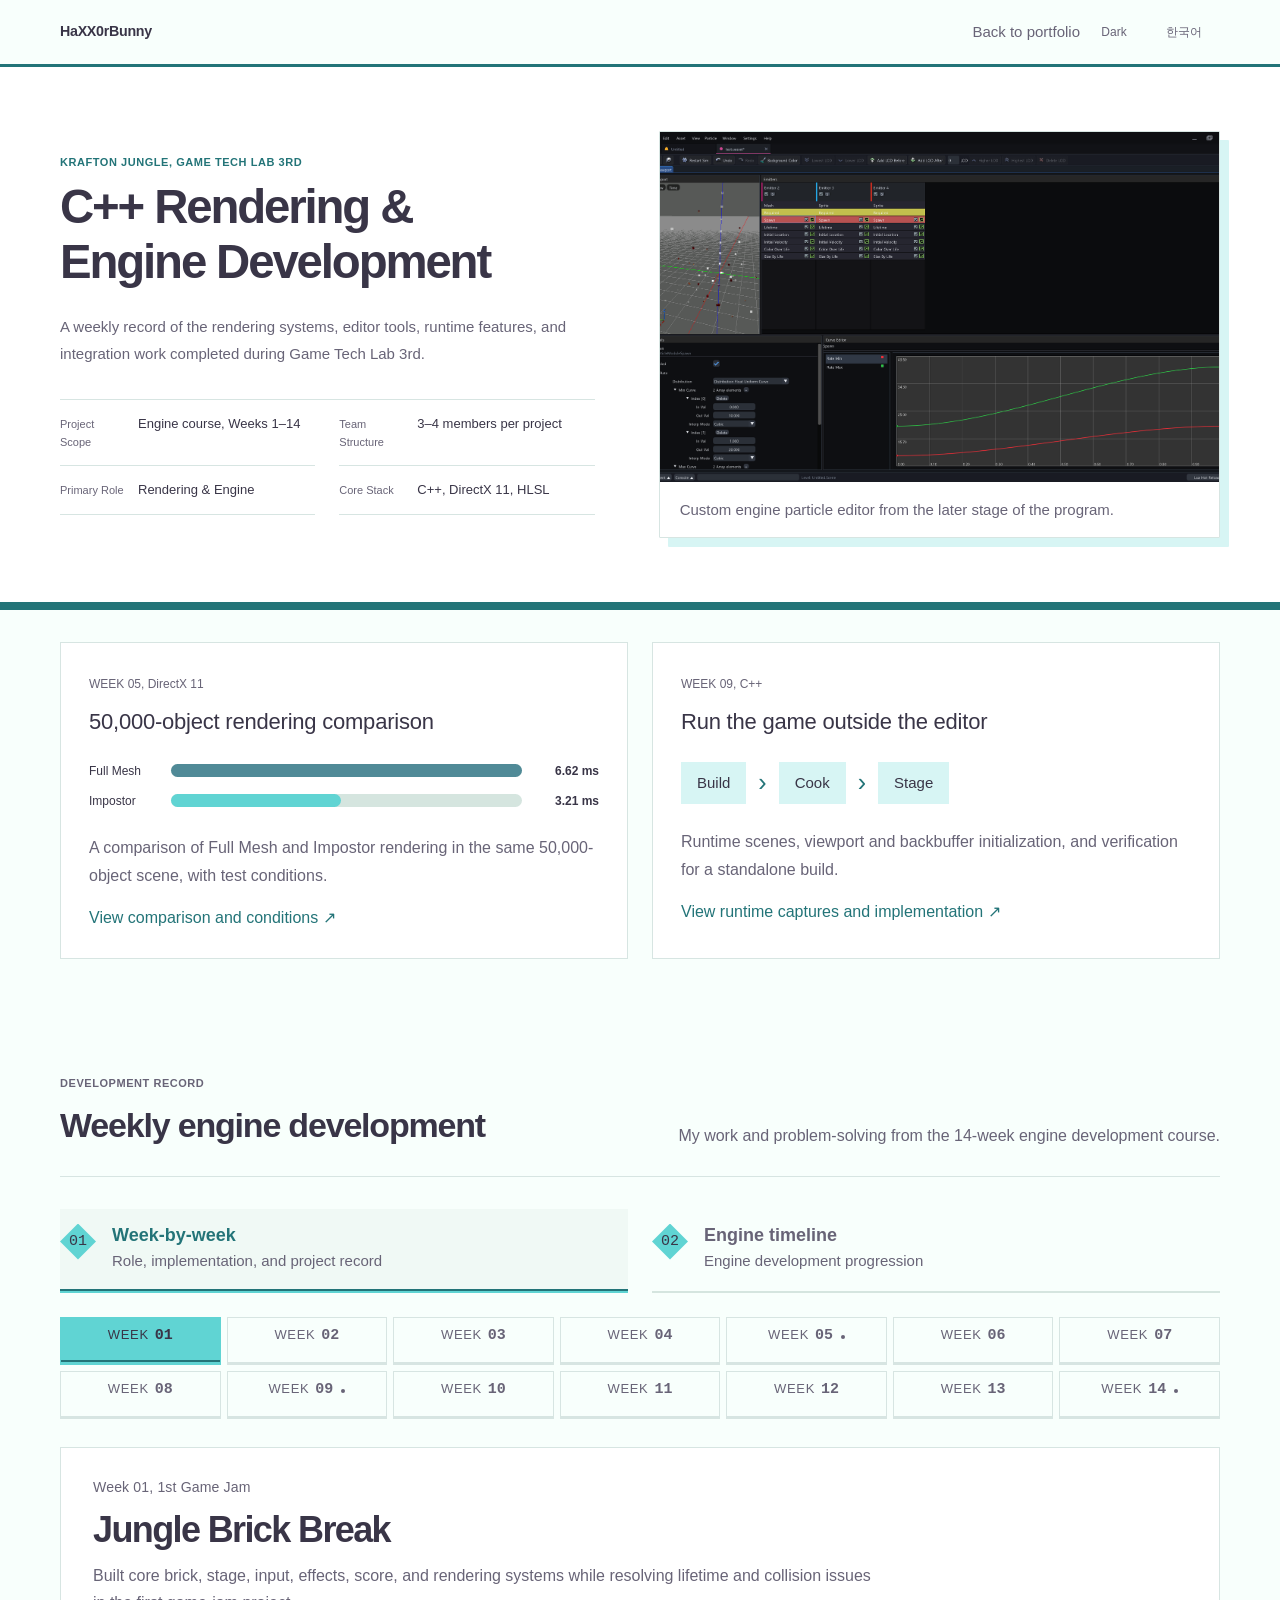
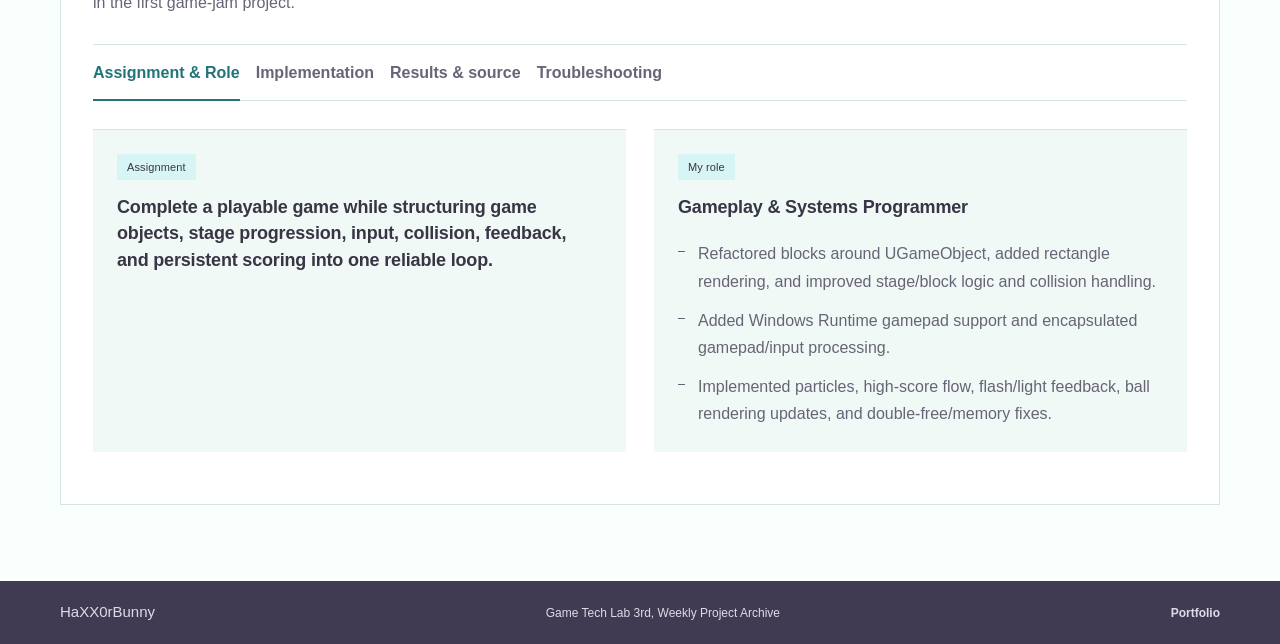
==== gametechlab.html @ 5e15ad8b "Add engine screenshots across weekly project galleries" ====
<!DOCTYPE html>
<html lang="en" data-color-scheme="light">
<head>
    <meta charset="UTF-8">
    <meta name="viewport" content="width=device-width, initial-scale=1.0">
    <meta name="description" id="pageDescription" content="HaXX0rBunny's C++ rendering and engine development record from KRAFTON Jungle Game Tech Lab 3rd." data-i18n-attr-content="lab.pageDescription">
    <title data-i18n="lab.pageTitle">GameTechLab3rd, C++ Rendering & Engine Development</title>
    <link rel="stylesheet" href="style.css?v=20261017-theme16">
</head>
<body class="lab-page">
    <header class="lab-nav">
        <div class="container lab-nav-content">
            <a class="lab-brand" href="index.html">HaXX0rBunny</a>
            <div class="lab-nav-actions">
                <a class="lab-back-link" href="index.html#projects" data-i18n="global.backToPortfolio">Back to portfolio</a>
                <button class="theme-toggle" id="themeToggle" type="button" aria-label="Switch to light theme">Light</button>
                <button class="theme-toggle lang-toggle" id="languageToggle" type="button" aria-label="Switch to Korean">한국어</button>
            </div>
        </div>
    </header>

    <main>
        <section class="lab-hero">
            <div class="container lab-hero-grid">
                <div class="lab-hero-copy">
                    <p class="section-kicker" data-i18n="lab.heroKicker">KRAFTON Jungle, Game Tech Lab 3rd</p>
                    <h1 data-i18n="lab.heroTitle">C++ Rendering &amp; Engine Development</h1>
                    <p data-i18n="lab.heroDescription">A weekly record of the rendering systems, editor tools, runtime features, and integration work completed during Game Tech Lab 3rd.</p>

                    <div class="lab-hero-meta">
                        <div>
                            <span data-i18n="lab.heroScope">Project Scope</span>
                            <strong data-i18n="lab.heroScopeValue">Engine course, Weeks 1–14</strong>
                        </div>
                        <div>
                            <span data-i18n="lab.heroTeam">Team Structure</span>
                            <strong data-i18n="lab.heroTeamValue">3–4 members per project</strong>
                        </div>
                        <div>
                            <span data-i18n="lab.heroRole">Primary Role</span>
                            <strong data-i18n="lab.heroRoleValue">Rendering &amp; Engine</strong>
                        </div>
                        <div>
                            <span data-i18n="lab.heroStack">Core Stack</span>
                            <strong data-i18n="lab.heroStackValue">C++, DirectX 11, HLSL</strong>
                        </div>
                    </div>
                </div>

                <figure class="lab-hero-visual">
                    <img src="Assets/images/GameTechLab3rd-Engine-Editor.png" alt="Custom C++ engine particle editor developed during Game Tech Lab" data-i18n-attr-alt="lab.heroImageAlt">
                    <figcaption data-i18n="lab.heroImageCaption">Custom engine particle editor from the later stage of the program.</figcaption>
                </figure>
            </div>
        </section>

        <section class="lab-highlights container" aria-label="Selected engine work" data-i18n-attr-aria-label="lab.selectedWorkAria">
            <a class="lab-highlight" href="#week05/evidence">
                <span>WEEK 05, DirectX 11</span>
                <h2 data-i18n="lab.impostorTitle">50,000-object rendering comparison</h2>
                <div class="frame-comparison">
                    <div><span>Full Mesh</span><i aria-hidden="true"></i><b>6.62 ms</b></div>
                    <div><span>Impostor</span><i aria-hidden="true"></i><b>3.21 ms</b></div>
                </div>
                <p data-i18n="lab.impostorSummary">A comparison of Full Mesh and Impostor rendering in the same 50,000-object scene, with test conditions.</p>
                <span class="highlight-link" data-i18n="lab.resultLink">View comparison and conditions ↗</span>
            </a>
            <a class="lab-highlight" href="#week09/evidence">
                <span>WEEK 09, C++</span>
                <h2 data-i18n="lab.standaloneTitle">Run the game outside the editor</h2>
                <div class="build-stages" aria-label="Build, Cook, Stage">
                    <span>Build</span><i aria-hidden="true">›</i><span>Cook</span><i aria-hidden="true">›</i><span>Stage</span>
                </div>
                <p data-i18n="lab.standaloneSummary">Runtime scenes, viewport and backbuffer initialization, and verification for a standalone build.</p>
                <span class="highlight-link" data-i18n="lab.buildLink">View runtime captures and implementation ↗</span>
            </a>
        </section>

        <section class="lab-explorer-section" aria-labelledby="labExplorerTitle">
            <div class="container">
                <div class="lab-section-heading">
                    <div>
                        <p class="section-kicker" data-i18n="lab.developmentRecord">Development Record</p>
                        <h2 id="labExplorerTitle" data-i18n="lab.explorerHeading">Weekly engine development</h2>
                    </div>
                    <p data-i18n="lab.explorerIntro">My work and problem-solving from the 14-week engine development course.</p>
                </div>

                <div class="lab-primary-tabs" role="tablist" aria-label="Game Tech Lab views" data-i18n-attr-aria-label="lab.viewsAria">
                    <button class="lab-primary-tab is-active" id="weeksViewTab" type="button" role="tab" aria-selected="true" aria-controls="weeksView" data-lab-view="weeks">
                        <span class="lab-primary-tab-index">01</span>
                        <span><strong data-i18n="lab.weekByWeek">Week-by-week</strong><small data-i18n="lab.weekByWeekSub">Role, implementation, and project record</small></span>
                    </button>
                    <button class="lab-primary-tab" id="timelineViewTab" type="button" role="tab" aria-selected="false" aria-controls="timelineView" data-lab-view="timeline" tabindex="-1">
                        <span class="lab-primary-tab-index">02</span>
                        <span><strong data-i18n="lab.timeline">Engine timeline</strong><small data-i18n="lab.timelineSub">Engine development progression</small></span>
                    </button>
                </div>

                <div class="lab-view-panel is-active" id="weeksView" role="tabpanel" aria-labelledby="weeksViewTab">
                    <nav class="lab-week-selector" id="labWeekSelector" aria-label="Select a week" data-i18n-attr-aria-label="lab.weekSelectorAria"></nav>

                    <article class="lab-week-workspace presentation-sheet" aria-live="polite">
                        <header class="lab-week-header">
                            <div class="lab-week-heading-copy">
                                <p class="lab-week-eyebrow" id="labWeekEyebrow"></p>
                                <h3 id="labWeekTitle"></h3>
                                <p id="labWeekSummary"></p>
                            </div>
                        </header>

                        <div class="lab-detail-tabs" role="tablist" aria-label="Selected week details" data-i18n-attr-aria-label="lab.detailTabsAria">
                            <button class="lab-detail-tab is-active" id="roleDetailTab" type="button" role="tab" aria-selected="true" aria-controls="labDetailPanel" data-detail-tab="role" data-i18n="lab.roleTab">Assignment & Role</button>
                            <button class="lab-detail-tab" id="implementationDetailTab" type="button" role="tab" aria-selected="false" aria-controls="labDetailPanel" data-detail-tab="implementation" data-i18n="lab.implTab" tabindex="-1">Implementation</button>
                            <button class="lab-detail-tab" id="evidenceDetailTab" type="button" role="tab" aria-selected="false" aria-controls="labDetailPanel" data-detail-tab="evidence" data-i18n="lab.evidenceTab" tabindex="-1">Results &amp; source</button>
                            <button class="lab-detail-tab" id="troubleshootingDetailTab" type="button" role="tab" aria-selected="false" aria-controls="labDetailPanel" data-detail-tab="troubleshooting" data-i18n="lab.troubleTab" tabindex="-1">Troubleshooting</button>
                        </div>

                        <div class="lab-detail-panel" id="labDetailPanel" role="tabpanel" aria-labelledby="roleDetailTab"></div>
                    </article>
                </div>

                <div class="lab-view-panel" id="timelineView" role="tabpanel" aria-labelledby="timelineViewTab" hidden>
                    <div class="lab-timeline-intro">
                        <p class="section-kicker">Week01 → Week14</p>
                        <h3 data-i18n="lab.timelineTitle">From a playable loop to an integrated engine and game.</h3>
                        <p data-i18n="lab.timelineIntro">Select any milestone to open the same week inside the detailed view.</p>
                    </div>
                    <ol class="lab-program-timeline" id="labProgramTimeline"></ol>
                </div>

                <noscript>
                    <p class="lab-noscript" data-i18n="lab.noscript">JavaScript is required to browse the interactive weekly record.</p>
                </noscript>
            </div>
        </section>
    </main>

    <footer class="site-footer">
        <div class="container site-footer-content">
            <strong>HaXX0rBunny</strong>
            <span data-i18n="lab.footerLabel">Game Tech Lab 3rd, Weekly Project Archive</span>
            <a href="index.html#projects" data-i18n="global.portfolio">Portfolio</a>
        </div>
    </footer>
    <script src="locale.js?v=20261017-theme16"></script>
    <script src="detail-shell.js"></script>
    <script src="gametechlab.ko.js?v=20261019-weekviews18"></script>
    <script src="gametechlab.js?v=20261019-weekviews18"></script>
    <script src="code-view.js?v=20261017-theme16"></script>
</body>
</html>
---- style.css ----
:root {
    /* Primitive Color Tokens */
    --color-white: rgba(255, 255, 255, 1);
    --color-black: rgba(0, 0, 0, 1);
    --color-cream-50: rgba(252, 252, 249, 1);
    --color-cream-100: rgba(255, 255, 253, 1);
    --color-gray-200: rgba(245, 245, 245, 1);
    --color-gray-300: rgba(167, 169, 169, 1);
    --color-gray-400: rgba(119, 124, 124, 1);
    --color-slate-500: rgba(98, 108, 113, 1);
    --color-brown-600: rgba(94, 82, 64, 1);
    --color-charcoal-700: rgba(31, 33, 33, 1);
    --color-charcoal-800: rgba(38, 40, 40, 1);
    --color-slate-900: rgba(19, 52, 59, 1);
    --color-teal-300: rgba(50, 184, 198, 1);
    --color-teal-400: rgba(45, 166, 178, 1);
    --color-teal-500: rgba(33, 128, 141, 1);
    --color-teal-600: rgba(29, 116, 128, 1);
    --color-teal-700: rgba(26, 104, 115, 1);
    --color-teal-800: rgba(41, 150, 161, 1);
    --color-red-400: rgba(255, 84, 89, 1);
    --color-red-500: rgba(192, 21, 47, 1);
    --color-orange-400: rgba(230, 129, 97, 1);
    --color-orange-500: rgba(168, 75, 47, 1);
    /* RGB versions for opacity control */
    --color-brown-600-rgb: 94, 82, 64;
    --color-teal-500-rgb: 33, 128, 141;
    --color-slate-900-rgb: 19, 52, 59;
    --color-slate-500-rgb: 98, 108, 113;
    --color-red-500-rgb: 192, 21, 47;
    --color-red-400-rgb: 255, 84, 89;
    --color-orange-500-rgb: 168, 75, 47;
    --color-orange-400-rgb: 230, 129, 97;
    /* Background color tokens (Light Mode) */
    --color-bg-1: rgba(59, 130, 246, 0.08); /* Light blue */
    --color-bg-2: rgba(245, 158, 11, 0.08); /* Light yellow */
    --color-bg-3: rgba(34, 197, 94, 0.08); /* Light green */
    --color-bg-4: rgba(239, 68, 68, 0.08); /* Light red */
    --color-bg-5: rgba(147, 51, 234, 0.08); /* Light purple */
    --color-bg-6: rgba(249, 115, 22, 0.08); /* Light orange */
    --color-bg-7: rgba(236, 72, 153, 0.08); /* Light pink */
    --color-bg-8: rgba(6, 182, 212, 0.08); /* Light cyan */
    /* Semantic Color Tokens (Light Mode) */
    --color-background: var(--color-cream-50);
    --color-surface: var(--color-cream-100);
    --color-text: var(--color-slate-900);
    --color-text-secondary: var(--color-slate-500);
    --color-primary: var(--color-teal-500);
    --color-primary-hover: var(--color-teal-600);
    --color-primary-active: var(--color-teal-700);
    --color-secondary: rgba(var(--color-brown-600-rgb), 0.12);
    --color-secondary-hover: rgba(var(--color-brown-600-rgb), 0.2);
    --color-secondary-active: rgba(var(--color-brown-600-rgb), 0.25);
    --color-border: rgba(var(--color-brown-600-rgb), 0.2);
    --color-btn-primary-text: var(--color-cream-50);
    --color-card-border: rgba(var(--color-brown-600-rgb), 0.12);
    --color-card-border-inner: rgba(var(--color-brown-600-rgb), 0.12);
    --color-error: var(--color-red-500);
    --color-success: var(--color-teal-500);
    --color-warning: var(--color-orange-500);
    --color-info: var(--color-slate-500);
    --color-focus-ring: rgba(var(--color-teal-500-rgb), 0.4);
    --color-select-caret: rgba(var(--color-slate-900-rgb), 0.8);
    /* Common style patterns */
    --focus-ring: 0 0 0 3px var(--color-focus-ring);
    --focus-outline: 2px solid var(--color-primary);
    --status-bg-opacity: 0.15;
    --status-border-opacity: 0.25;
    --select-caret-light: url("data:image/svg+xml,%3Csvg xmlns='http://www.w3.org/2000/svg' width='16' height='16' viewBox='0 0 24 24' fill='none' stroke='%23134252' stroke-width='2' stroke-linecap='round' stroke-linejoin='round'%3E%3Cpolyline points='6 9 12 15 18 9'%3E%3C/polyline%3E%3C/svg%3E");
    --select-caret-dark: url("data:image/svg+xml,%3Csvg xmlns='http://www.w3.org/2000/svg' width='16' height='16' viewBox='0 0 24 24' fill='none' stroke='%23f5f5f5' stroke-width='2' stroke-linecap='round' stroke-linejoin='round'%3E%3Cpolyline points='6 9 12 15 18 9'%3E%3C/polyline%3E%3C/svg%3E");
    /* RGB versions for opacity control */
    --color-success-rgb: 33, 128, 141;
    --color-error-rgb: 192, 21, 47;
    --color-warning-rgb: 168, 75, 47;
    --color-info-rgb: 98, 108, 113;
    /* Typography */
    --font-family-base: -apple-system, BlinkMacSystemFont, "Segoe UI", "Malgun Gothic", sans-serif;
    --font-family-mono: "Berkeley Mono", ui-monospace, SFMono-Regular, Menlo, Monaco, Consolas, monospace;
    --font-size-xs: 11px;
    --font-size-sm: 12px;
    --font-size-base: 14px;
    --font-size-md: 14px;
    --font-size-lg: 16px;
    --font-size-xl: 18px;
    --font-size-2xl: 20px;
    --font-size-3xl: 24px;
    --font-size-4xl: 30px;
    --font-weight-normal: 400;
    --font-weight-medium: 500;
    --font-weight-semibold: 550;
    --font-weight-bold: 600;
    --line-height-tight: 1.2;
    --line-height-normal: 1.5;
    --letter-spacing-tight: -0.01em;
    /* Spacing */
    --space-0: 0;
    --space-1: 1px;
    --space-2: 2px;
    --space-4: 4px;
    --space-6: 6px;
    --space-8: 8px;
    --space-10: 10px;
    --space-12: 12px;
    --space-16: 16px;
    --space-20: 20px;
    --space-24: 24px;
    --space-32: 32px;
    /* Border Radius */
    --radius-sm: 6px;
    --radius-base: 8px;
    --radius-md: 10px;
    --radius-lg: 12px;
    --radius-full: 9999px;
    /* Shadows */
    --shadow-xs: 0 1px 2px rgba(0, 0, 0, 0.02);
    --shadow-sm: 0 1px 3px rgba(0, 0, 0, 0.04), 0 1px 2px rgba(0, 0, 0, 0.02);
    --shadow-md: 0 4px 6px -1px rgba(0, 0, 0, 0.04), 0 2px 4px -1px rgba(0, 0, 0, 0.02);
    --shadow-lg: 0 10px 15px -3px rgba(0, 0, 0, 0.04), 0 4px 6px -2px rgba(0, 0, 0, 0.02);
    --shadow-inset-sm: inset 0 1px 0 rgba(255, 255, 255, 0.15), inset 0 -1px 0 rgba(0, 0, 0, 0.03);
    /* Animation */
    --duration-fast: 150ms;
    --duration-normal: 250ms;
    --ease-standard: cubic-bezier(0.16, 1, 0.3, 1);
    /* Layout */
    --container-sm: 640px;
    --container-md: 768px;
    --container-lg: 1024px;
    --container-xl: 1280px;
}
/* Dark mode colors */
@media (prefers-color-scheme: dark) {
    :root {
        /* RGB versions for opacity control (Dark Mode) */
        --color-gray-400-rgb: 119, 124, 124;
        --color-teal-300-rgb: 50, 184, 198;
        --color-gray-300-rgb: 167, 169, 169;
        --color-gray-200-rgb: 245, 245, 245;
        /* Background color tokens (Dark Mode) */
        --color-bg-1: rgba(29, 78, 216, 0.15); /* Dark blue */
        --color-bg-2: rgba(180, 83, 9, 0.15); /* Dark yellow */
        --color-bg-3: rgba(21, 128, 61, 0.15); /* Dark green */
        --color-bg-4: rgba(185, 28, 28, 0.15); /* Dark red */
        --color-bg-5: rgba(107, 33, 168, 0.15); /* Dark purple */
        --color-bg-6: rgba(194, 65, 12, 0.15); /* Dark orange */
        --color-bg-7: rgba(190, 24, 93, 0.15); /* Dark pink */
        --color-bg-8: rgba(8, 145, 178, 0.15); /* Dark cyan */
        /* Semantic Color Tokens (Dark Mode) */
        --color-background: var(--color-charcoal-700);
        --color-surface: var(--color-charcoal-800);
        --color-text: var(--color-gray-200);
        --color-text-secondary: rgba(var(--color-gray-300-rgb), 0.7);
        --color-primary: var(--color-teal-300);
        --color-primary-hover: var(--color-teal-400);
        --color-primary-active: var(--color-teal-800);
        --color-secondary: rgba(var(--color-gray-400-rgb), 0.15);
        --color-secondary-hover: rgba(var(--color-gray-400-rgb), 0.25);
        --color-secondary-active: rgba(var(--color-gray-400-rgb), 0.3);
        --color-border: rgba(var(--color-gray-400-rgb), 0.3);
        --color-error: var(--color-red-400);
        --color-success: var(--color-teal-300);
        --color-warning: var(--color-orange-400);
        --color-info: var(--color-gray-300);
        --color-focus-ring: rgba(var(--color-teal-300-rgb), 0.4);
        --color-btn-primary-text: var(--color-slate-900);
        --color-card-border: rgba(var(--color-gray-400-rgb), 0.2);
        --color-card-border-inner: rgba(var(--color-gray-400-rgb), 0.15);
        --shadow-inset-sm: inset 0 1px 0 rgba(255, 255, 255, 0.1), inset 0 -1px 0 rgba(0, 0, 0, 0.15);
        --button-border-secondary: rgba(var(--color-gray-400-rgb), 0.2);
        --color-border-secondary: rgba(var(--color-gray-400-rgb), 0.2);
        --color-select-caret: rgba(var(--color-gray-200-rgb), 0.8);
        /* Common style patterns - updated for dark mode */
        --focus-ring: 0 0 0 3px var(--color-focus-ring);
        --focus-outline: 2px solid var(--color-primary);
        --status-bg-opacity: 0.15;
        --status-border-opacity: 0.25;
        --select-caret-light: url("data:image/svg+xml,%3Csvg xmlns='http://www.w3.org/2000/svg' width='16' height='16' viewBox='0 0 24 24' fill='none' stroke='%23134252' stroke-width='2' stroke-linecap='round' stroke-linejoin='round'%3E%3Cpolyline points='6 9 12 15 18 9'%3E%3C/polyline%3E%3C/svg%3E");
        --select-caret-dark: url("data:image/svg+xml,%3Csvg xmlns='http://www.w3.org/2000/svg' width='16' height='16' viewBox='0 0 24 24' fill='none' stroke='%23f5f5f5' stroke-width='2' stroke-linecap='round' stroke-linejoin='round'%3E%3Cpolyline points='6 9 12 15 18 9'%3E%3C/polyline%3E%3C/svg%3E");
        /* RGB versions for dark mode */
        --color-success-rgb: var(--color-teal-300-rgb);
        --color-error-rgb: var(--color-red-400-rgb);
        --color-warning-rgb: var(--color-orange-400-rgb);
        --color-info-rgb: var(--color-gray-300-rgb);
    }
}
/* Data attribute for manual theme switching */
[data-color-scheme="dark"] {
    /* RGB versions for opacity control (dark mode) */
    --color-gray-400-rgb: 119, 124, 124;
    --color-teal-300-rgb: 50, 184, 198;
    --color-gray-300-rgb: 167, 169, 169;
    --color-gray-200-rgb: 245, 245, 245;
    /* Colorful background palette - Dark Mode */
    --color-bg-1: rgba(29, 78, 216, 0.15); /* Dark blue */
    --color-bg-2: rgba(180, 83, 9, 0.15); /* Dark yellow */
    --color-bg-3: rgba(21, 128, 61, 0.15); /* Dark green */
    --color-bg-4: rgba(185, 28, 28, 0.15); /* Dark red */
    --color-bg-5: rgba(107, 33, 168, 0.15); /* Dark purple */
    --color-bg-6: rgba(194, 65, 12, 0.15); /* Dark orange */
    --color-bg-7: rgba(190, 24, 93, 0.15); /* Dark pink */
    --color-bg-8: rgba(8, 145, 178, 0.15); /* Dark cyan */
    /* Semantic Color Tokens (Dark Mode) */
    --color-background: var(--color-charcoal-700);
    --color-surface: var(--color-charcoal-800);
    --color-text: var(--color-gray-200);
    --color-text-secondary: rgba(var(--color-gray-300-rgb), 0.7);
    --color-primary: var(--color-teal-300);
    --color-primary-hover: var(--color-teal-400);
    --color-primary-active: var(--color-teal-800);
    --color-secondary: rgba(var(--color-gray-400-rgb), 0.15);
    --color-secondary-hover: rgba(var(--color-gray-400-rgb), 0.25);
    --color-secondary-active: rgba(var(--color-gray-400-rgb), 0.3);
    --color-border: rgba(var(--color-gray-400-rgb), 0.3);
    --color-error: var(--color-red-400);
    --color-success: var(--color-teal-300);
    --color-warning: var(--color-orange-400);
    --color-info: var(--color-gray-300);
    --color-focus-ring: rgba(var(--color-teal-300-rgb), 0.4);
    --color-btn-primary-text: var(--color-slate-900);
    --color-card-border: rgba(var(--color-gray-400-rgb), 0.15);
    --color-card-border-inner: rgba(var(--color-gray-400-rgb), 0.15);
    --shadow-inset-sm: inset 0 1px 0 rgba(255, 255, 255, 0.1), inset 0 -1px 0 rgba(0, 0, 0, 0.15);
    --color-border-secondary: rgba(var(--color-gray-400-rgb), 0.2);
    --color-select-caret: rgba(var(--color-gray-200-rgb), 0.8);
    /* Common style patterns - updated for dark mode */
    --focus-ring: 0 0 0 3px var(--color-focus-ring);
    --focus-outline: 2px solid var(--color-primary);
    --status-bg-opacity: 0.15;
    --status-border-opacity: 0.25;
    --select-caret-light: url("data:image/svg+xml,%3Csvg xmlns='http://www.w3.org/2000/svg' width='16' height='16' viewBox='0 0 24 24' fill='none' stroke='%23134252' stroke-width='2' stroke-linecap='round' stroke-linejoin='round'%3E%3Cpolyline points='6 9 12 15 18 9'%3E%3C/polyline%3E%3C/svg%3E");
    --select-caret-dark: url("data:image/svg+xml,%3Csvg xmlns='http://www.w3.org/2000/svg' width='16' height='16' viewBox='0 0 24 24' fill='none' stroke='%23f5f5f5' stroke-width='2' stroke-linecap='round' stroke-linejoin='round'%3E%3Cpolyline points='6 9 12 15 18 9'%3E%3C/polyline%3E%3C/svg%3E");
    /* RGB versions for dark mode */
    --color-success-rgb: var(--color-teal-300-rgb);
    --color-error-rgb: var(--color-red-400-rgb);
    --color-warning-rgb: var(--color-orange-400-rgb);
    --color-info-rgb: var(--color-gray-300-rgb);
}

[data-color-scheme="light"] {
    /* RGB versions for opacity control (light mode) */
    --color-brown-600-rgb: 94, 82, 64;
    --color-teal-500-rgb: 33, 128, 141;
    --color-slate-900-rgb: 19, 52, 59;
    /* Semantic Color Tokens (Light Mode) */
    --color-background: var(--color-cream-50);
    --color-surface: var(--color-cream-100);
    --color-text: var(--color-slate-900);
    --color-text-secondary: var(--color-slate-500);
    --color-primary: var(--color-teal-500);
    --color-primary-hover: var(--color-teal-600);
    --color-primary-active: var(--color-teal-700);
    --color-secondary: rgba(var(--color-brown-600-rgb), 0.12);
    --color-secondary-hover: rgba(var(--color-brown-600-rgb), 0.2);
    --color-secondary-active: rgba(var(--color-brown-600-rgb), 0.25);
    --color-border: rgba(var(--color-brown-600-rgb), 0.2);
    --color-btn-primary-text: var(--color-cream-50);
    --color-card-border: rgba(var(--color-brown-600-rgb), 0.12);
    --color-card-border-inner: rgba(var(--color-brown-600-rgb), 0.12);
    --color-error: var(--color-red-500);
    --color-success: var(--color-teal-500);
    --color-warning: var(--color-orange-500);
    --color-info: var(--color-slate-500);
    --color-focus-ring: rgba(var(--color-teal-500-rgb), 0.4);
    /* RGB versions for light mode */
    --color-success-rgb: var(--color-teal-500-rgb);
    --color-error-rgb: var(--color-red-500-rgb);
    --color-warning-rgb: var(--color-orange-500-rgb);
    --color-info-rgb: var(--color-slate-500-rgb);
}
/* Base styles */
html {
    font-size: var(--font-size-base);
    font-family: var(--font-family-base);
    line-height: var(--line-height-normal);
    color: var(--color-text);
    background-color: var(--color-background);
    -webkit-font-smoothing: antialiased;
    box-sizing: border-box;
}

body {
    margin: 0;
    padding: 0;
}

*,
*::before,
*::after {
    box-sizing: inherit;
}
/* Typography */
h1,
h2,
h3,
h4,
h5,
h6 {
    margin: 0;
    font-weight: var(--font-weight-semibold);
    line-height: var(--line-height-tight);
    color: var(--color-text);
    letter-spacing: var(--letter-spacing-tight);
}

h1 {
    font-size: var(--font-size-4xl);
}

h2 {
    font-size: var(--font-size-3xl);
}

h3 {
    font-size: var(--font-size-2xl);
}

h4 {
    font-size: var(--font-size-xl);
}

h5 {
    font-size: var(--font-size-lg);
}

h6 {
    font-size: var(--font-size-md);
}

p {
    margin: 0 0 var(--space-16) 0;
}

a {
    color: var(--color-primary);
    text-decoration: none;
    transition: color var(--duration-fast) var(--ease-standard);
}

    a:hover {
        color: var(--color-primary-hover);
    }

code,
pre {
    font-family: var(--font-family-mono);
    font-size: calc(var(--font-size-base) * 0.95);
    background-color: var(--color-secondary);
    border-radius: var(--radius-sm);
}

code {
    padding: var(--space-1) var(--space-4);
}

pre {
    padding: var(--space-16);
    margin: var(--space-16) 0;
    overflow: auto;
    border: 1px solid var(--color-border);
}

    pre code {
        background: none;
        padding: 0;
    }
/* Buttons */
.btn {
    display: inline-flex;
    align-items: center;
    justify-content: center;
    padding: var(--space-8) var(--space-16);
    border-radius: var(--radius-base);
    font-size: var(--font-size-base);
    font-weight: 500;
    line-height: 1.5;
    cursor: pointer;
    transition: all var(--duration-normal) var(--ease-standard);
    border: none;
    text-decoration: none;
    position: relative;
}

    .btn:focus-visible {
        outline: none;
        box-shadow: var(--focus-ring);
    }

.btn--primary {
    background: var(--color-primary);
    color: var(--color-btn-primary-text);
}

    .btn--primary:hover {
        background: var(--color-primary-hover);
    }

    .btn--primary:active {
        background: var(--color-primary-active);
    }

.btn--secondary {
    background: var(--color-secondary);
    color: var(--color-text);
}

    .btn--secondary:hover {
        background: var(--color-secondary-hover);
    }

    .btn--secondary:active {
        background: var(--color-secondary-active);
    }

.btn--outline {
    background: transparent;
    border: 1px solid var(--color-border);
    color: var(--color-text);
}

    .btn--outline:hover {
        background: var(--color-secondary);
    }

.btn--sm {
    padding: var(--space-4) var(--space-12);
    font-size: var(--font-size-sm);
    border-radius: var(--radius-sm);
}

.btn--lg {
    padding: var(--space-10) var(--space-20);
    font-size: var(--font-size-lg);
    border-radius: var(--radius-md);
}

.btn--full-width {
    width: 100%;
}

.btn:disabled {
    opacity: 0.5;
    cursor: not-allowed;
}
/* Form elements */
.form-control {
    display: block;
    width: 100%;
    padding: var(--space-8) var(--space-12);
    font-size: var(--font-size-md);
    line-height: 1.5;
    color: var(--color-text);
    background-color: var(--color-surface);
    border: 1px solid var(--color-border);
    border-radius: var(--radius-base);
    transition: border-color var(--duration-fast) var(--ease-standard), box-shadow var(--duration-fast) var(--ease-standard);
}

textarea.form-control {
    font-family: var(--font-family-base);
    font-size: var(--font-size-base);
}

select.form-control {
    padding: var(--space-8) var(--space-12);
    -webkit-appearance: none;
    -moz-appearance: none;
    appearance: none;
    background-image: var(--select-caret-light);
    background-repeat: no-repeat;
    background-position: right var(--space-12) center;
    background-size: 16px;
    padding-right: var(--space-32);
}
/* Add a dark mode specific caret */
@media (prefers-color-scheme: dark) {
    select.form-control {
        background-image: var(--select-caret-dark);
    }
}
/* Also handle data-color-scheme */
[data-color-scheme="dark"] select.form-control {
    background-image: var(--select-caret-dark);
}

[data-color-scheme="light"] select.form-control {
    background-image: var(--select-caret-light);
}

.form-control:focus {
    border-color: var(--color-primary);
    outline: var(--focus-outline);
}

.form-label {
    display: block;
    margin-bottom: var(--space-8);
    font-weight: var(--font-weight-medium);
    font-size: var(--font-size-sm);
}

.form-group {
    margin-bottom: var(--space-16);
}
/* Card component */
.card {
    background-color: var(--color-surface);
    border-radius: var(--radius-lg);
    border: 1px solid var(--color-card-border);
    box-shadow: var(--shadow-sm);
    overflow: hidden;
    transition: box-shadow var(--duration-normal) var(--ease-standard);
}

    .card:hover {
        box-shadow: var(--shadow-md);
    }

.card__body {
    padding: var(--space-16);
}

.card__header,
.card__footer {
    padding: var(--space-16);
    border-bottom: 1px solid var(--color-card-border-inner);
}
/* Status indicators - simplified with CSS variables */
.status {
    display: inline-flex;
    align-items: center;
    padding: var(--space-6) var(--space-12);
    border-radius: var(--radius-full);
    font-weight: var(--font-weight-medium);
    font-size: var(--font-size-sm);
}

.status--success {
    background-color: rgba( var(--color-success-rgb, 33, 128, 141), var(--status-bg-opacity) );
    color: var(--color-success);
    border: 1px solid rgba(var(--color-success-rgb, 33, 128, 141), var(--status-border-opacity));
}

.status--error {
    background-color: rgba( var(--color-error-rgb, 192, 21, 47), var(--status-bg-opacity) );
    color: var(--color-error);
    border: 1px solid rgba(var(--color-error-rgb, 192, 21, 47), var(--status-border-opacity));
}

.status--warning {
    background-color: rgba( var(--color-warning-rgb, 168, 75, 47), var(--status-bg-opacity) );
    color: var(--color-warning);
    border: 1px solid rgba(var(--color-warning-rgb, 168, 75, 47), var(--status-border-opacity));
}

.status--info {
    background-color: rgba( var(--color-info-rgb, 98, 108, 113), var(--status-bg-opacity) );
    color: var(--color-info);
    border: 1px solid rgba(var(--color-info-rgb, 98, 108, 113), var(--status-border-opacity));
}
/* Container layout */
.container {
    width: 100%;
    margin-right: auto;
    margin-left: auto;
    padding-right: var(--space-16);
    padding-left: var(--space-16);
}

@media (min-width: 640px) {
    .container {
        max-width: var(--container-sm);
    }
}

@media (min-width: 768px) {
    .container {
        max-width: var(--container-md);
    }
}

@media (min-width: 1024px) {
    .container {
        max-width: var(--container-lg);
    }
}

@media (min-width: 1280px) {
    .container {
        max-width: var(--container-xl);
    }
}
/* Utility classes */
.flex {
    display: flex;
}

.flex-col {
    flex-direction: column;
}

.items-center {
    align-items: center;
}

.justify-center {
    justify-content: center;
}

.justify-between {
    justify-content: space-between;
}

.gap-4 {
    gap: var(--space-4);
}

.gap-8 {
    gap: var(--space-8);
}

.gap-16 {
    gap: var(--space-16);
}

.m-0 {
    margin: 0;
}

.mt-8 {
    margin-top: var(--space-8);
}

.mb-8 {
    margin-bottom: var(--space-8);
}

.mx-8 {
    margin-left: var(--space-8);
    margin-right: var(--space-8);
}

.my-8 {
    margin-top: var(--space-8);
    margin-bottom: var(--space-8);
}

.p-0 {
    padding: 0;
}

.py-8 {
    padding-top: var(--space-8);
    padding-bottom: var(--space-8);
}

.px-8 {
    padding-left: var(--space-8);
    padding-right: var(--space-8);
}

.py-16 {
    padding-top: var(--space-16);
    padding-bottom: var(--space-16);
}

.px-16 {
    padding-left: var(--space-16);
    padding-right: var(--space-16);
}

.block {
    display: block;
}

.hidden {
    display: none;
}
/* Accessibility */
.sr-only {
    position: absolute;
    width: 1px;
    height: 1px;
    padding: 0;
    margin: -1px;
    overflow: hidden;
    clip: rect(0, 0, 0, 0);
    white-space: nowrap;
    border-width: 0;
}

:focus-visible {
    outline: var(--focus-outline);
    outline-offset: 2px;
}
/* Dark mode specifics */
[data-color-scheme="dark"] .btn--outline {
    border: 1px solid var(--color-border-secondary);
}


/* Enhanced Portfolio Styles */
/* Additional styles for the enhanced portfolio */
/* Navigation */
.navbar {
    position: fixed;
    top: 0;
    width: 100%;
    background: rgba(var(--color-surface-rgb, 255, 255, 253), 0.85);
    backdrop-filter: blur(12px);
    border-bottom: 1px solid var(--color-border);
    z-index: 1000;
    transition: all var(--duration-normal) var(--ease-standard);
}

.nav-container {
    max-width: var(--container-xl);
    margin: 0 auto;
    display: flex;
    justify-content: space-between;
    align-items: center;
    padding: 0 var(--space-16);
    height: 60px;
}

.nav-logo h3 {
    margin: 0;
    color: var(--color-primary);
    font-size: var(--font-size-lg);
    font-weight: var(--font-weight-bold);
}

.nav-menu {
    display: flex;
    list-style: none;
    margin: 0;
    padding: 0;
    gap: var(--space-24);
}

.nav-link {
    color: var(--color-text);
    text-decoration: none;
    font-weight: var(--font-weight-medium);
    transition: color var(--duration-fast) var(--ease-standard);
    position: relative;
}

    .nav-link:hover, .nav-link.active {
        color: var(--color-primary);
    }

    .nav-link::after {
        content: '';
        position: absolute;
        bottom: -4px;
        left: 0;
        width: 0;
        height: 2px;
        background: var(--color-primary);
        transition: width var(--duration-fast) var(--ease-standard);
    }

    .nav-link:hover::after, .nav-link.active::after {
        width: 100%;
    }

.nav-controls {
    display: flex;
    align-items: center;
    gap: var(--space-12);
}

.theme-toggle {
    border: 1px solid var(--color-card-border);
    background: var(--color-surface);
    color: var(--color-text-secondary);
    cursor: pointer;
    font-size: var(--font-size-xs);
    font-weight: var(--font-weight-medium);
    line-height: 1;
    min-width: 52px;
    padding: var(--space-8) var(--space-12);
    border-radius: var(--radius-base);
    transition: all var(--duration-fast) var(--ease-standard);
}

    .lang-toggle {
        min-width: 72px;
        white-space: nowrap;
        font-size: var(--font-size-xs);
    }

    .theme-toggle:hover {
        background: var(--color-secondary);
    }

.nav-toggle {
    display: none;
    flex-direction: column;
    background: none;
    border: none;
    cursor: pointer;
    padding: var(--space-8);
    gap: var(--space-4);
}

    .nav-toggle span {
        width: 20px;
        height: 2px;
        background: var(--color-text);
        transition: all var(--duration-fast) var(--ease-standard);
    }
/* Main content offset for fixed navbar */
.main-content {
    padding-top: 60px;
}
/* CSS Variables for RGB colors */
:root {
    --color-surface-rgb: 255, 255, 253;
    --color-background-rgb: 252, 252, 249;
    --color-primary-rgb: 33, 128, 141;
    --color-border-rgb: 94, 82, 64;
}

@media (prefers-color-scheme: dark) {
    :root {
        --color-surface-rgb: 38, 40, 40;
        --color-background-rgb: 31, 33, 33;
        --color-primary-rgb: 50, 184, 198;
        --color-border-rgb: 119, 124, 124;
    }
}

[data-color-scheme="dark"] {
    --color-surface-rgb: 38, 40, 40;
    --color-background-rgb: 31, 33, 33;
    --color-primary-rgb: 50, 184, 198;
    --color-border-rgb: 119, 124, 124;
}

[data-color-scheme="light"] {
    --color-surface-rgb: 255, 255, 253;
    --color-background-rgb: 252, 252, 249;
    --color-primary-rgb: 33, 128, 141;
    --color-border-rgb: 94, 82, 64;
}
/* Enhanced Hero Section with Video Background */
.hero-section {
    position: relative;
    min-height: 100vh;
    display: flex;
    align-items: center;
    overflow: hidden;
    z-index: 1;
}
/* Video Background Container */
.hero-video-container {
    position: absolute;
    inset: 0;
    z-index: -1;
}
/* Video Background */
.hero-video {
    position: absolute;
    top: 50%;
    left: 50%;
    min-width: 100%;
    min-height: 100%;
    width: 100vw;
    height: 56.25vw;
    min-height: 100vh;
    min-width: 177.77vh;
    transform: translate(-50%, -50%);
    filter: blur(8px) brightness(0.7) contrast(1.1);
    opacity: 0;
    transition: opacity 1s ease-in-out;
}

    .hero-video.loaded {
        opacity: 0.6;
    }
/* Video Overlay */
.hero-video-overlay {
    position: absolute;
    top: 0;
    left: 0;
    width: 100%;
    height: 100%;
    background: radial-gradient(circle at 30% 70%, rgba(var(--color-primary-rgb), 0.1) 0%, transparent 50%), linear-gradient(135deg, rgba(var(--color-surface-rgb), 0.8) 0%, rgba(var(--color-background-rgb), 0.9) 100% );
    backdrop-filter: blur(2px);
}
/* Hero Content */
.hero-content {
    text-align: center;
    max-width: 900px;
    margin: 0 auto;
    position: relative;
    z-index: 10;
    padding: var(--space-32);
}
/* Hero Name with Typing Effect */
.hero-name {
    font-size: clamp(2.5rem, 6vw, 5rem);
    font-weight: var(--font-weight-bold);
    margin-bottom: var(--space-20);
    opacity: 0;
    animation: fadeInUp 1.2s ease-out 0.5s forwards;
    text-shadow: 2px 2px 4px rgba(0, 0, 0, 0.3), 0 0 20px rgba(var(--color-primary-rgb), 0.3);
    background: linear-gradient(135deg, var(--color-primary), var(--color-text));
    background-clip: text;
    -webkit-background-clip: text;
    -webkit-text-fill-color: transparent;
    letter-spacing: -0.02em;
}
/* Enhanced subtitle */
.hero-subtitle {
    font-size: var(--font-size-2xl);
    color: var(--color-text);
    margin-bottom: var(--space-16);
    opacity: 0;
    animation: fadeInUp 1s ease-out 0.8s forwards;
    text-shadow: 1px 1px 2px rgba(0, 0, 0, 0.5), 0 0 10px rgba(var(--color-primary-rgb), 0.2);
    font-weight: var(--font-weight-semibold);
}

.hero-description {
    font-size: var(--font-size-lg);
    color: var(--color-text-secondary);
    margin-bottom: var(--space-32);
    opacity: 0;
    animation: fadeInUp 1s ease-out 1s forwards;
    text-shadow: 1px 1px 2px rgba(0, 0, 0, 0.4);
    max-width: 600px;
    margin-left: auto;
    margin-right: auto;
}
/* Enhanced contact links */
.hero-contact {
    display: flex;
    justify-content: center;
    gap: var(--space-24);
    opacity: 0;
    animation: fadeInUp 1s ease-out 1.2s forwards;
}

.contact-link {
    display: flex;
    align-items: center;
    gap: var(--space-8);
    color: var(--color-text);
    text-decoration: none;
    font-weight: var(--font-weight-medium);
    transition: all var(--duration-normal) var(--ease-standard);
    padding: var(--space-12) var(--space-20);
    border-radius: var(--radius-lg);
    background: rgba(var(--color-surface-rgb), 0.1);
    backdrop-filter: blur(20px);
    border: 1px solid rgba(var(--color-border-rgb), 0.2);
    box-shadow: 0 4px 20px rgba(0, 0, 0, 0.1);
}

    .contact-link:hover {
        background: rgba(var(--color-primary-rgb), 0.2);
        color: var(--color-text);
        transform: translateY(-6px) scale(1.05);
        box-shadow: 0 12px 40px rgba(var(--color-primary-rgb), 0.3);
        border-color: rgba(var(--color-primary-rgb), 0.4);
    }

/* Projects Section */
.projects-section, .skills-section, .contact-section {
    position: relative;
    isolation: isolate;
    overflow: hidden;
    padding: 96px 0;
    border-top: 1px solid var(--color-card-border);
}

.portfolio-chapter::before {
    content: attr(data-chapter);
    position: absolute;
    top: 28px;
    right: -0.03em;
    z-index: -1;
    color: var(--color-text);
    font-size: clamp(6rem, 15vw, 13rem);
    font-weight: var(--font-weight-bold);
    line-height: 0.8;
    letter-spacing: -0.07em;
    opacity: 0.025;
    pointer-events: none;
    user-select: none;
}

.projects-section {
    background-color: var(--color-surface);
    background-image:
        linear-gradient(rgba(var(--color-primary-rgb), 0.035) 1px, transparent 1px),
        linear-gradient(90deg, rgba(var(--color-primary-rgb), 0.035) 1px, transparent 1px),
        linear-gradient(180deg, rgba(var(--color-primary-rgb), 0.09), transparent 38%);
    background-size: 48px 48px, 48px 48px, 100% 100%;
}

.skills-section {
    background:
        radial-gradient(circle at 88% 18%, rgba(var(--color-primary-rgb), 0.1), transparent 28%),
        linear-gradient(145deg, var(--color-background), var(--color-surface));
}

.section-heading {
    display: grid;
    grid-template-columns: 52px minmax(0, 760px) minmax(210px, 1fr);
    gap: var(--space-24);
    align-items: end;
    max-width: none;
    margin-bottom: 48px;
    padding: clamp(24px, 3vw, 36px);
    position: relative;
}

.section-title-layout {
    overflow: hidden;
    background:
        linear-gradient(135deg, rgba(var(--color-surface-rgb), 0.92), rgba(var(--color-background-rgb), 0.78));
    border: 1px solid var(--color-card-border);
    border-radius: 18px;
    box-shadow: none;
}

.section-title-layout::before {
    display: none;
}

.section-heading::after {
    display: none;
}

.section-number {
    display: inline-flex;
    align-items: center;
    align-self: start;
    width: auto;
    height: auto;
    margin-top: var(--space-4);
    color: var(--color-primary);
    background: none;
    border: 0;
    border-radius: 0;
    font-family: var(--font-family-mono);
    font-size: var(--font-size-xs);
    font-weight: var(--font-weight-bold);
    letter-spacing: 0.12em;
    box-shadow: none;
}

.section-number::after {
    content: '';
    width: 18px;
    height: 1px;
    margin-left: var(--space-8);
    background: rgba(var(--color-primary-rgb), 0.48);
}

.section-number--small {
    font-size: var(--font-size-xs);
}

.section-heading-copy {
    min-width: 0;
    position: relative;
    z-index: 1;
}

.section-heading-aside {
    display: grid;
    justify-items: end;
    gap: var(--space-8);
    padding: var(--space-4) 0 var(--space-4) var(--space-20);
    border-left: 1px solid var(--color-card-border);
    position: relative;
    z-index: 1;
}

.section-heading-aside span {
    padding: 0;
    color: var(--color-text-secondary);
    background: none;
    border: 0;
    border-radius: 0;
    font-family: var(--font-family-mono);
    font-size: var(--font-size-xs);
    letter-spacing: 0.03em;
}

.section-kicker {
    margin: 0 0 var(--space-10);
    color: var(--color-primary);
    font-size: var(--font-size-xs);
    font-weight: var(--font-weight-bold);
    letter-spacing: 0.14em;
    text-transform: uppercase;
}

.section-title {
    margin: 0;
    font-size: clamp(2rem, 4vw, 3.25rem);
    line-height: 1.08;
    letter-spacing: -0.035em;
    color: var(--color-text);
}

.section-lead {
    max-width: 640px;
    margin: var(--space-16) 0 0;
    color: var(--color-text-secondary);
    font-size: var(--font-size-lg);
    line-height: 1.65;
}

.section-subheading {
    display: flex;
    align-items: center;
    justify-content: space-between;
    gap: var(--space-20);
    margin-bottom: var(--space-24);
    padding: var(--space-24);
    position: relative;
}

.section-subheading-title {
    display: flex;
    align-items: center;
    gap: var(--space-16);
}

.section-subheading h3 {
    margin: 0;
    color: var(--color-text);
    font-size: var(--font-size-2xl);
}

.section-subheading .section-kicker {
    display: block;
    margin-bottom: var(--space-6);
}

.section-subheading > p {
    max-width: 460px;
    margin: 0;
    color: var(--color-text-secondary);
    font-size: var(--font-size-sm);
    line-height: 1.55;
    text-align: right;
}
/* Enhanced Projects Grid */
.projects-grid {
    display: grid;
    grid-template-columns: repeat(auto-fit, minmax(400px, 1fr));
    gap: var(--space-32);
}
/* Enhanced Project Cards */
.project-card {
    display: flex;
    flex-direction: column;
    background: linear-gradient(180deg, rgba(var(--color-primary-rgb), 0.025), var(--color-surface) 18%);
    border-radius: 18px;
    border: 1px solid var(--color-card-border);
    overflow: hidden;
    transition: all var(--duration-normal) var(--ease-standard);
    cursor: pointer;
    position: relative;
    box-shadow: var(--shadow-sm);
}

.project-card::before {
    content: '';
    position: absolute;
    inset: 0 0 auto;
    height: 3px;
    background: linear-gradient(90deg, var(--color-primary), transparent 72%);
    z-index: 2;
}

    .project-card:hover {
        transform: translateY(-8px);
        box-shadow: var(--shadow-lg);
        border-color: var(--color-primary);
    }

.project-video {
    position: relative;
    width: 100%;
    padding-top: 56.25%;
    overflow: hidden;
    background: var(--color-secondary);
}

.project-cover::after {
    content: '';
    position: absolute;
    inset: 0;
    background: linear-gradient(180deg, transparent 52%, rgba(5, 10, 14, 0.78));
    pointer-events: none;
}

.project-cover-image,
.project-detail-cover {
    width: 100%;
    height: 100%;
    object-fit: cover;
}

.project-cover-image {
    position: absolute;
    inset: 0;
}

.project-cover-label {
    position: absolute;
    right: var(--space-16);
    bottom: var(--space-16);
    z-index: 1;
    padding: var(--space-6) var(--space-12);
    background: rgba(10, 18, 22, 0.78);
    color: #f4fbfc;
    border: 1px solid rgba(255, 255, 255, 0.2);
    border-radius: var(--radius-full);
    font-size: var(--font-size-xs);
    font-weight: var(--font-weight-bold);
    letter-spacing: 0.04em;
    text-transform: uppercase;
    backdrop-filter: blur(8px);
}

    .project-video iframe {
        position: absolute;
        inset: 0;
        width: 100%;
        height: 100%;
    }

.project-info {
    display: flex;
    flex: 1;
    flex-direction: column;
    padding: clamp(24px, 2vw, 30px);
}

.project-actions {
    display: grid;
    grid-template-columns: minmax(0, 1fr) max-content;
    gap: var(--space-10);
    margin-top: auto;
    padding-top: var(--space-24);
}

.project-header {
    margin: 0;
    padding-bottom: 22px;
    border-bottom: 1px solid var(--color-card-border);
}

.project-card-label {
    display: block;
    margin-bottom: 10px;
    color: var(--color-primary);
    font-family: var(--font-family-mono);
    font-size: clamp(0.72rem, 0.15vw + 0.69rem, 0.78rem);
    font-weight: var(--font-weight-bold);
    letter-spacing: 0.1em;
    line-height: 1.2;
    text-transform: uppercase;
}

.project-card-section {
    padding: 22px 0;
    border-bottom: 1px solid var(--color-card-border);
}

.project-overview {
    min-height: 148px;
}

.project-info .project-overview p,
.project-stack-block .tech-stack {
    margin-bottom: 0;
}

.project-info h3 {
    margin-bottom: 10px;
    color: var(--color-text);
    font-size: clamp(1.3rem, 1vw + 1rem, 1.55rem);
    line-height: 1.24;
    letter-spacing: -0.02em;
}

.project-subtitle {
    color: var(--color-text-secondary);
    font-size: clamp(0.86rem, 0.25vw + 0.8rem, 0.94rem);
    font-style: italic;
    line-height: 1.55;
    margin-bottom: var(--space-16);
}
/* Project Type Indicators */
.project-type-indicator {
    display: flex;
    flex-wrap: wrap;
    align-items: center;
    gap: var(--space-8);
    margin-bottom: 0;
}

.project-type-badges {
    display: flex;
    flex-wrap: wrap;
    align-items: center;
    gap: var(--space-8);
}

.project-type-badge {
    display: inline-flex;
    align-items: center;
    gap: var(--space-6);
    min-height: 34px;
    padding: var(--space-6) 14px;
    border-radius: var(--radius-full);
    font-size: clamp(0.76rem, 0.14vw + 0.73rem, 0.82rem);
    font-weight: var(--font-weight-medium);
}

    .project-type-badge.team {
        background: rgba(59, 130, 246, 0.15);
        color: rgb(59, 130, 246);
        border: 1px solid rgba(59, 130, 246, 0.25);
    }

    .project-type-badge.solo {
        background: rgba(34, 197, 94, 0.15);
        color: rgb(34, 197, 94);
        border: 1px solid rgba(34, 197, 94, 0.25);
    }

.project-scope-badge {
    display: inline-flex;
    align-items: center;
    min-height: 34px;
    padding: var(--space-6) 14px;
    color: var(--color-text-secondary);
    background: rgba(var(--color-surface-rgb), 0.52);
    border: 1px solid var(--color-card-border);
    border-radius: var(--radius-full);
    font-size: clamp(0.76rem, 0.14vw + 0.73rem, 0.82rem);
    font-weight: var(--font-weight-medium);
}

.role-badge {
    display: inline-flex;
    align-items: center;
    min-height: 34px;
    background: rgba(var(--color-primary-rgb), 0.15);
    color: var(--color-primary);
    border: 1px solid rgba(var(--color-primary-rgb), 0.25);
    padding: var(--space-6) 14px;
    border-radius: var(--radius-full);
    font-size: clamp(0.76rem, 0.14vw + 0.73rem, 0.82rem);
    font-weight: var(--font-weight-medium);
}

.project-info .project-overview p {
    color: var(--color-text-secondary);
    margin-bottom: var(--space-16);
    font-size: clamp(0.9rem, 0.2vw + 0.85rem, 1rem);
    line-height: 1.7;
}

.project-actions .project-detail-btn,
.project-actions .download-btn {
    justify-content: space-between;
    gap: var(--space-16);
    min-height: 48px;
    padding: 0 var(--space-16);
    border: 1px solid transparent;
    border-radius: var(--radius-md);
    font-size: 0.94rem;
    font-weight: var(--font-weight-semibold);
    letter-spacing: 0.01em;
    line-height: 1.3;
    box-shadow: none;
}

.project-actions .project-detail-btn {
    width: 100%;
    margin-top: 0;
    color: var(--color-primary);
    background: rgba(var(--color-primary-rgb), 0.11);
    border-color: rgba(var(--color-primary-rgb), 0.36);
}

.project-actions .download-btn {
    min-width: 170px;
    color: var(--color-text);
    background: transparent;
    border-color: var(--color-card-border);
}

.project-actions .project-detail-btn::after,
.project-actions .download-btn::after {
    content: '';
    width: 8px;
    height: 8px;
    color: currentColor;
    border-top: 1.5px solid currentColor;
    border-right: 1.5px solid currentColor;
    transition: transform var(--duration-fast) var(--ease-standard);
}

.project-actions .project-detail-btn::after {
    transform: rotate(45deg);
}

.project-actions .download-btn::after {
    color: var(--color-primary);
    transform: rotate(135deg);
}

.project-actions .project-detail-btn:hover {
    color: var(--color-primary);
    background: rgba(var(--color-primary-rgb), 0.18);
    border-color: rgba(var(--color-primary-rgb), 0.58);
    transform: translateY(-1px);
}

.project-actions .download-btn:hover {
    color: var(--color-text);
    background: rgba(var(--color-primary-rgb), 0.055);
    border-color: rgba(var(--color-primary-rgb), 0.34);
    transform: translateY(-1px);
}

.project-actions .project-detail-btn:hover::after {
    transform: translateX(3px) rotate(45deg);
}

.project-actions .download-btn:hover::after {
    transform: translateY(2px) rotate(135deg);
}

.project-actions .project-detail-btn:active,
.project-actions .download-btn:active {
    transform: translateY(0);
}

.tech-stack {
    display: flex;
    flex-wrap: wrap;
    gap: var(--space-8);
    margin-bottom: var(--space-16);
}

.tech-badge {
    display: inline-flex;
    align-items: center;
    min-height: 30px;
    padding: var(--space-4) 10px;
    background: var(--color-primary);
    color: var(--color-btn-primary-text);
    border-radius: var(--radius-full);
    font-size: clamp(0.74rem, 0.12vw + 0.71rem, 0.8rem);
    font-weight: var(--font-weight-medium);
    transition: all var(--duration-fast) var(--ease-standard);
}

    .tech-badge.expert {
        background: var(--color-success);
    }

    .tech-badge.advanced {
        background: var(--color-warning);
    }

    .tech-badge:hover {
        transform: scale(1.05);
    }

.project-detail-btn {
    width: 100%;
    margin-top: var(--space-8);
}
/* Enhanced Modal */
.modal {
    position: fixed;
    top: 0;
    left: 0;
    width: 100%;
    height: 100%;
    background: rgba(0, 0, 0, 0.7);
    display: flex;
    justify-content: center;
    align-items: center;
    z-index: 2000;
    opacity: 0;
    visibility: hidden;
    transition: all var(--duration-normal) var(--ease-standard);
}

    .modal.active {
        opacity: 1;
        visibility: visible;
    }

.modal-content {
    background: var(--color-surface);
    border-radius: var(--radius-lg);
    max-width: 1000px;
    width: 90%;
    max-height: 90vh;
    overflow: hidden;
    position: relative;
    transform: scale(0.8);
    transition: transform var(--duration-normal) var(--ease-standard);
    box-shadow: var(--shadow-lg);
}

.modal.active .modal-content {
    transform: scale(1);
}

.modal-header {
    display: flex;
    justify-content: space-between;
    align-items: center;
    padding: var(--space-20);
    border-bottom: 1px solid var(--color-border);
    background: var(--color-background);
}

.breadcrumb {
    display: flex;
    align-items: center;
    font-size: var(--font-size-sm);
}

.breadcrumb-link {
    color: var(--color-primary);
    text-decoration: none;
    font-weight: var(--font-weight-medium);
    transition: color var(--duration-fast) var(--ease-standard);
}

    .breadcrumb-link:hover {
        color: var(--color-primary-hover);
    }

.modal-close {
    display: grid;
    place-items: center;
    width: 44px;
    height: 44px;
    flex-shrink: 0;
    background: none;
    border: none;
    font-size: 32px;
    line-height: 1;
    cursor: pointer;
    color: var(--color-text-secondary);
    padding: 0;
    border-radius: var(--radius-base);
    transition: all var(--duration-fast) var(--ease-standard);
}

    .modal-close:hover {
        background: var(--color-secondary);
        color: var(--color-text);
    }
/* Modal Tabs */
.modal-tabs {
    height: calc(90vh - 80px);
    overflow: hidden;
    display: flex;
    flex-direction: column;
}

.tab-navigation {
    display: flex;
    background: var(--color-background);
    border-bottom: 1px solid var(--color-border);
    overflow-x: auto;
}

.tab-btn {
    padding: var(--space-16) var(--space-20);
    background: none;
    border: none;
    cursor: pointer;
    font-weight: var(--font-weight-medium);
    color: var(--color-text-secondary);
    transition: all var(--duration-fast) var(--ease-standard);
    border-bottom: 3px solid transparent;
    white-space: nowrap;
}

    .tab-btn.active {
        color: var(--color-primary);
        border-bottom-color: var(--color-primary);
        background: var(--color-surface);
    }

    .tab-btn:hover:not(.active) {
        color: var(--color-text);
        background: var(--color-secondary);
    }

.tab-content {
    flex: 1;
    overflow-y: auto;
}

.tab-pane {
    display: none;
    padding: var(--space-24);
}

    .tab-pane.active {
        display: block;
    }

.project-detail-video {
    width: 100%;
    height: 400px;
    border-radius: var(--radius-base);
    overflow: hidden;
    margin-bottom: var(--space-24);
    background: var(--color-secondary);
}

    .project-detail-video iframe {
        width: 100%;
        height: 100%;
        border: none;
    }

.project-detail-cover {
    display: block;
}

.project-detail-section {
    margin-bottom: var(--space-24);
}

    .project-detail-section h3 {
        margin-bottom: var(--space-12);
        color: var(--color-text);
        font-size: var(--font-size-lg);
    }

.project-meta {
    display: flex;
    gap: var(--space-16);
    align-items: center;
    margin-bottom: var(--space-16);
    flex-wrap: wrap;
}

.role-info {
    color: var(--color-text-secondary);
    font-style: italic;
}

.download-section {
    margin-top: var(--space-24);
}

.download-btn {
    display: inline-flex;
    align-items: center;
    gap: var(--space-8);
    padding: var(--space-12) var(--space-20);
    background: var(--color-primary);
    color: var(--color-btn-primary-text);
    text-decoration: none;
    border-radius: var(--radius-base);
    font-weight: var(--font-weight-medium);
    transition: all var(--duration-fast) var(--ease-standard);
}

    .download-btn:hover {
        background: var(--color-primary-hover);
        transform: translateY(-2px);
    }
/* Collaboration Content */
.collaboration-content {
    display: grid;
    gap: var(--space-24);
}

.team-overview, .team-roles, .collaboration-tools {
    background: var(--color-background);
    padding: var(--space-20);
    border-radius: var(--radius-base);
    border: 1px solid var(--color-border);
}

    .team-roles ul, .collaboration-tools ul, .technical-content ul {
        list-style: none;
        padding: 0;
        margin: 0;
    }

    .team-roles li, .collaboration-tools li, .technical-content li {
        padding: var(--space-8) 0;
        border-bottom: 1px solid var(--color-border);
        color: var(--color-text-secondary);
    }

        .team-roles li:last-child, .collaboration-tools li:last-child, .technical-content li:last-child {
            border-bottom: none;
        }
/* Troubleshooting Cards */
.troubleshooting-card {
    background: var(--color-background);
    border: 1px solid var(--color-border);
    border-radius: var(--radius-base);
    padding: var(--space-20);
    margin-bottom: var(--space-20);
}

    .troubleshooting-card h4 {
        color: var(--color-text);
        margin-bottom: var(--space-16);
        display: flex;
        align-items: center;
        gap: var(--space-8);
    }

.problem-solution-grid {
    display: grid;
    grid-template-columns: 1fr 1fr;
    gap: var(--space-16);
}

.problem-section, .solution-section {
    padding: var(--space-12);
    border-radius: var(--radius-sm);
}

.problem-section {
    background: rgba(var(--color-error-rgb), 0.1);
    border-left: 4px solid var(--color-error);
}

.solution-section {
    background: rgba(var(--color-success-rgb), 0.1);
    border-left: 4px solid var(--color-success);
}

    .problem-section h5, .solution-section h5 {
        margin: 0 0 var(--space-8) 0;
        font-size: var(--font-size-sm);
        font-weight: var(--font-weight-semibold);
    }

    .problem-section p, .solution-section p {
        margin: 0;
        font-size: var(--font-size-sm);
        color: var(--color-text-secondary);
    }

.result-highlight {
    background: rgba(var(--color-primary-rgb), 0.1);
    padding: var(--space-12);
    border-radius: var(--radius-sm);
    margin-top: var(--space-12);
    border-left: 4px solid var(--color-primary);
}

    .result-highlight h5 {
        margin: 0 0 var(--space-4) 0;
        color: var(--color-primary);
        font-size: var(--font-size-sm);
    }
/* Timeline */
.timeline-content {
    position: relative;
}

.timeline-item {
    display: flex;
    gap: var(--space-20);
    margin-bottom: var(--space-24);
    position: relative;
}

    .timeline-item::before {
        content: '';
        position: absolute;
        left: 20px;
        top: 40px;
        bottom: -24px;
        width: 2px;
        background: var(--color-border);
    }

    .timeline-item:last-child::before {
        display: none;
    }

.timeline-marker {
    flex-shrink: 0;
    width: 40px;
    height: 40px;
    background: var(--color-primary);
    border-radius: 50%;
    display: flex;
    align-items: center;
    justify-content: center;
    color: var(--color-btn-primary-text);
    font-weight: var(--font-weight-bold);
    font-size: var(--font-size-sm);
    z-index: 1;
}

.timeline-content-item {
    flex: 1;
    background: var(--color-background);
    padding: var(--space-20);
    border-radius: var(--radius-base);
    border: 1px solid var(--color-border);
}

.timeline-phase {
    font-weight: var(--font-weight-semibold);
    color: var(--color-text);
    margin-bottom: var(--space-4);
}

.timeline-duration {
    color: var(--color-primary);
    font-size: var(--font-size-sm);
    font-weight: var(--font-weight-medium);
    margin-bottom: var(--space-8);
}

.timeline-focus {
    color: var(--color-text-secondary);
    font-size: var(--font-size-sm);
}
/* Skills Section */
.skills-grid {
    display: grid;
    grid-template-columns: repeat(auto-fit, minmax(250px, 1fr));
    gap: var(--space-20);
    margin-bottom: var(--space-32);
}

.skill-category {
    position: relative;
    overflow: hidden;
    background: linear-gradient(145deg, var(--color-surface), rgba(var(--color-primary-rgb), 0.045));
    padding: var(--space-24);
    border-radius: 16px;
    border: 1px solid var(--color-card-border);
    box-shadow: var(--shadow-sm);
    transition: transform var(--duration-normal) var(--ease-standard), border-color var(--duration-normal) var(--ease-standard);
}

.skill-category::before {
    content: '';
    position: absolute;
    inset: 0 auto 0 0;
    width: 3px;
    background: var(--color-primary);
}

.skill-category:hover {
    transform: translateY(-4px);
    border-color: rgba(var(--color-primary-rgb), 0.4);
}

.skill-category h3 {
    margin-bottom: var(--space-16);
    color: var(--color-text);
    font-size: var(--font-size-lg);
}

.skill-category::after {
    position: absolute;
    top: var(--space-16);
    right: var(--space-16);
    color: var(--color-primary);
    font-family: var(--font-family-mono);
    font-size: var(--font-size-xs);
    font-weight: var(--font-weight-bold);
    opacity: 0.55;
}

.skill-category:nth-child(1)::after { content: '01'; }
.skill-category:nth-child(2)::after { content: '02'; }
.skill-category:nth-child(3)::after { content: '03'; }
.skill-category:nth-child(4)::after { content: '04'; }

.education-section {
    margin-top: 56px;
}

.education-card {
    display: grid;
    grid-template-columns: repeat(3, minmax(0, 1fr));
    background: var(--color-surface);
    border-radius: 18px;
    border: 1px solid var(--color-card-border);
    text-align: left;
    box-shadow: var(--shadow-sm);
    overflow: hidden;
}

.education-entry {
    position: relative;
    display: grid;
    gap: var(--space-4);
    align-content: start;
    padding: var(--space-24);
}

.education-entry::before {
    color: var(--color-primary);
    font-family: var(--font-family-mono);
    font-size: var(--font-size-xs);
    font-weight: var(--font-weight-bold);
    letter-spacing: 0.08em;
    opacity: 0.7;
}

.education-entry:nth-child(1)::before { content: 'ACADEMIC'; }
.education-entry:nth-child(2)::before { content: 'GAME DEVELOPMENT'; }
.education-entry:nth-child(3)::before { content: 'ENGINE DEVELOPMENT'; }

.education-entry + .education-entry {
    border-left: 1px solid var(--color-card-border);
}

.education-entry h4 {
    margin: 0;
    color: var(--color-text);
    line-height: 1.35;
}

.education-meta {
    color: var(--color-text-secondary);
    font-size: var(--font-size-sm);
    line-height: 1.35;
    margin: 0;
}

.education-meta span {
    white-space: nowrap;
}
/* Contact Section */
.contact-section {
    background:
        radial-gradient(circle at 12% 18%, rgba(var(--color-primary-rgb), 0.14), transparent 34%),
        linear-gradient(135deg, var(--color-surface), var(--color-background));
}

.contact-shell {
    display: grid;
    grid-template-columns: minmax(0, 1.15fr) minmax(340px, 0.85fr);
    gap: 64px;
    align-items: center;
    padding: clamp(32px, 5vw, 64px);
    background: linear-gradient(145deg, rgba(var(--color-surface-rgb), 0.72), rgba(var(--color-background-rgb), 0.76));
    border: 1px solid var(--color-card-border);
    border-radius: 28px;
    box-shadow: var(--shadow-lg);
    backdrop-filter: blur(18px);
}

.contact-heading-mark {
    display: flex;
    align-items: center;
    gap: var(--space-16);
    margin-bottom: var(--space-24);
}

.contact-heading-mark .section-kicker {
    margin: 0;
}

.contact-title-layout {
    position: relative;
    padding: 0 0 28px 28px;
    border-left: 1px solid var(--color-card-border);
}

.contact-title-layout::before,
.contact-title-layout::after {
    display: none;
}

.contact-copy h2 {
    max-width: 680px;
    margin: 0;
    color: var(--color-text);
    font-size: clamp(2.35rem, 5vw, 4.5rem);
    line-height: 1.02;
    letter-spacing: -0.045em;
}

.contact-lead {
    max-width: 620px;
    margin: var(--space-20) 0 0;
    color: var(--color-text-secondary);
    font-size: var(--font-size-lg);
    line-height: 1.7;
}

.contact-facts {
    display: grid;
    grid-template-columns: repeat(2, minmax(0, 1fr));
    gap: var(--space-16);
    margin-top: var(--space-32);
}

.contact-fact {
    display: grid;
    gap: var(--space-6);
    padding-top: var(--space-16);
    border-top: 1px solid var(--color-card-border);
}

.contact-fact span {
    color: var(--color-primary);
    font-size: var(--font-size-xs);
    font-weight: var(--font-weight-bold);
    letter-spacing: 0.1em;
    text-transform: uppercase;
}

.contact-fact strong {
    color: var(--color-text);
    font-size: var(--font-size-sm);
    line-height: 1.5;
}

.contact-panel {
    overflow: hidden;
    padding: 0;
    background: rgba(var(--color-surface-rgb), 0.58);
    border: 1px solid var(--color-card-border);
    border-radius: 16px;
    box-shadow: none;
    backdrop-filter: blur(12px);
}

.contact-panel-label {
    margin: 0;
    padding: var(--space-20) var(--space-24) var(--space-16);
    color: var(--color-text-secondary);
    border-bottom: 1px solid var(--color-card-border);
    font-size: var(--font-size-xs);
    font-weight: var(--font-weight-bold);
    letter-spacing: 0.1em;
    text-transform: uppercase;
}

.contact-section .contact-links {
    display: flex;
    flex-direction: column;
    align-items: stretch;
    gap: 0;
    width: 100%;
}

.contact-section .contact-link {
    display: grid;
    grid-template-columns: minmax(0, 1fr) auto;
    gap: var(--space-16);
    align-items: center;
    width: 100%;
    min-height: 94px;
    padding: var(--space-20) var(--space-24);
    background: transparent;
    color: var(--color-text);
    border: 0;
    border-bottom: 1px solid var(--color-card-border);
    border-radius: 0;
    box-shadow: none;
    backdrop-filter: none;
    box-sizing: border-box;
}

.contact-section .contact-link:last-child {
    border-bottom: 0;
}

.contact-section .contact-link:hover {
    transform: none;
    background: rgba(var(--color-primary-rgb), 0.065);
    border-color: var(--color-card-border);
    box-shadow: none;
}

.contact-channel-copy {
    display: grid;
    gap: var(--space-4);
}

.contact-channel-copy strong {
    color: var(--color-text);
    font-size: var(--font-size-base);
}

.contact-channel-copy small {
    color: var(--color-text-secondary);
    font-size: var(--font-size-xs);
    line-height: 1.45;
}

.contact-channel-action {
    color: var(--color-primary);
    font-size: var(--font-size-xs);
    font-weight: var(--font-weight-bold);
    white-space: nowrap;
    transition: transform var(--duration-fast) var(--ease-standard);
}

.contact-section .contact-link:hover .contact-channel-action {
    transform: translateX(3px);
}

.site-footer {
    background: var(--color-background);
    border-top: 1px solid var(--color-card-border);
}

.site-footer-content {
    display: grid;
    grid-template-columns: auto 1fr auto;
    gap: var(--space-24);
    align-items: center;
    min-height: 84px;
    color: var(--color-text-secondary);
    font-family: var(--font-family-mono);
    font-size: var(--font-size-xs);
}

.site-footer-content strong {
    color: var(--color-text);
    font-family: var(--font-family-base);
    font-size: var(--font-size-sm);
}

.site-footer-content span {
    justify-self: center;
}

.site-footer-content a {
    color: var(--color-primary);
    font-weight: var(--font-weight-bold);
    text-decoration: none;
}

.site-footer-content a:hover {
    color: var(--color-primary-hover);
}

/* Game Tech Lab public overview */
.lab-page {
    --font-size-xs: clamp(13px, 0.9vw, 14px);
    --font-size-sm: clamp(15px, 1vw, 16px);
    --font-size-base: clamp(16px, 1.1vw, 18px);
    --font-size-lg: clamp(18px, 1.3vw, 21px);
    min-height: 100vh;
    font-size: var(--font-size-base);
    background: var(--color-background);
}

.lab-nav {
    position: sticky;
    top: 0;
    z-index: 20;
    background: rgba(var(--color-background-rgb), 0.9);
    border-bottom: 1px solid var(--color-card-border);
    backdrop-filter: blur(18px);
}

.lab-nav-content {
    display: flex;
    justify-content: space-between;
    align-items: center;
    min-height: 64px;
}

.lab-nav-actions {
    display: flex;
    align-items: center;
    justify-content: flex-end;
    gap: var(--space-8);
}

.lab-brand,
.lab-back-link {
    text-decoration: none;
}

.lab-brand {
    color: var(--color-text);
    font-weight: var(--font-weight-bold);
}

.lab-back-link {
    color: var(--color-primary);
    font-size: var(--font-size-sm);
    font-weight: var(--font-weight-semibold);
}

@media (max-width: 720px) {
    .lab-nav-actions .lab-back-link {
        display: none;
    }
}

.lab-hero {
    position: relative;
    overflow: hidden;
    padding: clamp(64px, 8vw, 104px) 0 72px;
    background:
        radial-gradient(circle at 14% 18%, rgba(var(--color-primary-rgb), 0.17), transparent 32%),
        linear-gradient(145deg, var(--color-surface), var(--color-background));
    border-bottom: 1px solid var(--color-card-border);
}

.lab-hero-grid {
    display: grid;
    grid-template-columns: minmax(0, 1.05fr) minmax(360px, 0.95fr);
    gap: clamp(40px, 6vw, 80px);
    align-items: center;
}

.lab-hero-copy h1 {
    max-width: 720px;
    margin: 0;
    color: var(--color-text);
    font-size: clamp(2.35rem, 5vw, 4.6rem);
    line-height: 1.02;
    letter-spacing: -0.045em;
}

.lab-hero-copy > p:not(.section-kicker) {
    max-width: 720px;
    margin: var(--space-24) 0 0;
    color: var(--color-text-secondary);
    font-size: var(--font-size-lg);
    line-height: 1.7;
}

.lab-hero-meta {
    display: grid;
    grid-template-columns: repeat(2, minmax(0, 1fr));
    gap: var(--space-20) var(--space-24);
    margin-top: var(--space-32);
}

.lab-hero-meta div {
    display: grid;
    gap: var(--space-6);
    padding-top: var(--space-16);
    border-top: 1px solid var(--color-card-border);
}

.lab-hero-meta span {
    color: var(--color-primary);
    font-family: var(--font-family-mono);
    font-size: var(--font-size-xs);
    line-height: 1.5;
    font-weight: var(--font-weight-bold);
    letter-spacing: 0.07em;
    text-transform: uppercase;
}

.lab-hero-meta strong {
    color: var(--color-text);
    font-size: var(--font-size-sm);
    line-height: 1.55;
    text-wrap: balance;
}

.lab-hero-visual {
    position: relative;
    margin: 0;
    overflow: hidden;
    background: var(--color-surface);
    border: 1px solid var(--color-card-border);
    border-radius: 24px;
    box-shadow: var(--shadow-lg);
}

.lab-hero-visual img {
    display: block;
    width: 100%;
    aspect-ratio: 16 / 10;
    object-fit: cover;
}

.lab-hero-visual figcaption {
    padding: var(--space-16) var(--space-20);
    color: var(--color-text-secondary);
    font-size: var(--font-size-sm);
    line-height: 1.55;
}

.lab-explorer-section {
    padding: 96px 0;
    background-image:
        linear-gradient(rgba(var(--color-primary-rgb), 0.025) 1px, transparent 1px),
        linear-gradient(90deg, rgba(var(--color-primary-rgb), 0.025) 1px, transparent 1px);
    background-size: 48px 48px;
}

.lab-section-heading {
    display: flex;
    justify-content: space-between;
    align-items: end;
    gap: var(--space-32);
    margin-bottom: 48px;
    padding-bottom: var(--space-24);
    border-bottom: 1px solid var(--color-card-border);
}

.lab-section-heading h2 {
    margin: 0;
    color: var(--color-text);
    font-size: clamp(2rem, 4vw, 3.5rem);
    letter-spacing: -0.04em;
}

.lab-section-heading > p {
    max-width: 560px;
    margin: 0;
    color: var(--color-text-secondary);
    font-size: var(--font-size-base);
    line-height: 1.7;
    text-align: right;
}

.lab-primary-tabs {
    display: grid;
    grid-template-columns: repeat(2, minmax(0, 1fr));
    gap: var(--space-12);
    margin-bottom: var(--space-24);
}

.lab-primary-tab {
    display: flex;
    align-items: flex-start;
    gap: var(--space-16);
    min-height: 104px;
    padding: var(--space-20) var(--space-24);
    color: var(--color-text-secondary);
    background: rgba(var(--color-surface-rgb), 0.58);
    border: 1px solid var(--color-card-border);
    border-radius: 18px;
    cursor: pointer;
    text-align: left;
    transition: background var(--duration-fast) var(--ease-standard), border-color var(--duration-fast) var(--ease-standard), color var(--duration-fast) var(--ease-standard);
}

.lab-primary-tab:hover,
.lab-primary-tab.is-active {
    color: var(--color-text);
    background: rgba(var(--color-surface-rgb), 0.96);
    border-color: rgba(var(--color-primary-rgb), 0.45);
}

.lab-primary-tab.is-active {
    box-shadow: inset 0 -2px 0 var(--color-primary);
}

.lab-primary-tab-index {
    flex: 0 0 auto;
    color: var(--color-primary);
    font-family: var(--font-family-mono);
    font-size: var(--font-size-sm);
    font-weight: var(--font-weight-bold);
    line-height: 1.2;
    transform: translateY(-1px);
}

.lab-primary-tab > span:last-child {
    display: grid;
    gap: var(--space-4);
}

.lab-primary-tab strong {
    color: inherit;
    font-size: var(--font-size-lg);
}

.lab-primary-tab small {
    color: var(--color-text-secondary);
    font-size: var(--font-size-sm);
    line-height: 1.5;
}

.lab-view-panel {
    display: none;
}

.lab-view-panel.is-active {
    display: block;
}

.lab-week-selector {
    display: grid;
    grid-template-columns: repeat(7, minmax(0, 1fr));
    gap: var(--space-8);
    margin-bottom: var(--space-16);
}

.lab-week-select {
    display: flex;
    align-items: baseline;
    justify-content: center;
    gap: var(--space-6);
    min-height: 56px;
    padding: var(--space-8);
    color: var(--color-text-secondary);
    background: rgba(var(--color-background-rgb), 0.72);
    border: 1px solid var(--color-card-border);
    border-radius: 10px;
    cursor: pointer;
    transition: background var(--duration-fast) var(--ease-standard), border-color var(--duration-fast) var(--ease-standard), color var(--duration-fast) var(--ease-standard);
}

.lab-week-select span {
    font-size: var(--font-size-xs);
    line-height: 1.35;
    letter-spacing: 0.05em;
    text-transform: uppercase;
}

.lab-week-select strong {
    font-family: var(--font-family-mono);
    font-size: var(--font-size-sm);
    line-height: 1.35;
}

.lab-week-select:hover,
.lab-week-select.is-active {
    color: var(--color-text);
    background: rgba(var(--color-surface-rgb), 0.95);
    border-color: rgba(var(--color-primary-rgb), 0.5);
}

.lab-week-select.is-active {
    color: var(--color-primary);
    box-shadow: inset 0 -2px 0 var(--color-primary);
}

.lab-week-select.is-featured:not(.is-active)::after {
    content: '';
    width: 4px;
    height: 4px;
    margin-left: 2px;
    background: var(--color-primary);
    border-radius: 50%;
}

.lab-week-workspace {
    overflow: hidden;
    background:
        radial-gradient(circle at 100% 0, rgba(var(--color-primary-rgb), 0.08), transparent 36%),
        rgba(var(--color-surface-rgb), 0.94);
    border: 1px solid var(--color-card-border);
    border-radius: 20px;
    box-shadow: var(--shadow-md);
}

.lab-week-header {
    display: grid;
    grid-template-columns: minmax(0, 1fr);
    padding: 40px;
    border-bottom: 1px solid var(--color-card-border);
}

.lab-week-eyebrow {
    margin: 0 0 var(--space-10);
    color: var(--color-primary);
    font-family: var(--font-family-mono);
    font-size: clamp(14px, 1.1vw, 16px);
    font-weight: var(--font-weight-semibold);
    line-height: 1.6;
    letter-spacing: 0.025em;
}

.lab-week-heading-copy h3 {
    margin: 0 0 var(--space-12);
    color: var(--color-text);
    font-size: clamp(2rem, 4vw, 3.6rem);
    line-height: 1.05;
    letter-spacing: -0.045em;
}

.lab-week-heading-copy > p:last-child {
    max-width: 780px;
    margin: 0;
    color: var(--color-text-secondary);
    font-size: var(--font-size-base);
    line-height: 1.65;
}

.lab-detail-tabs {
    display: flex;
    gap: var(--space-4);
    padding: 0 40px;
    border-bottom: 1px solid var(--color-card-border);
}

.lab-detail-tab {
    position: relative;
    padding: var(--space-20) var(--space-16);
    color: var(--color-text-secondary);
    background: transparent;
    border: 0;
    cursor: pointer;
    font-size: var(--font-size-base);
    font-weight: var(--font-weight-semibold);
    line-height: 1.45;
}

.lab-detail-tab::after {
    content: '';
    position: absolute;
    right: var(--space-16);
    bottom: -1px;
    left: var(--space-16);
    height: 2px;
    background: transparent;
}

.lab-detail-tab:hover,
.lab-detail-tab.is-active {
    color: var(--color-text);
}

.lab-detail-tab.is-active::after {
    background: var(--color-primary);
}

.lab-detail-panel {
    min-height: 340px;
    padding: 40px;
}

.lab-detail-grid {
    display: grid;
    grid-template-columns: repeat(2, minmax(0, 1fr));
    gap: var(--space-16);
}

.lab-detail-card {
    min-height: 230px;
    padding: var(--space-24);
    background: rgba(var(--color-background-rgb), 0.48);
    border: 1px solid var(--color-card-border);
    border-radius: 14px;
}

.lab-detail-card--accent {
    background: linear-gradient(145deg, rgba(var(--color-primary-rgb), 0.12), rgba(var(--color-background-rgb), 0.45));
    border-color: rgba(var(--color-primary-rgb), 0.32);
}

.lab-detail-label {
    display: block;
    margin-bottom: var(--space-12);
    color: var(--color-primary);
    font-family: var(--font-family-mono);
    font-size: var(--font-size-xs);
    line-height: 1.5;
    font-weight: var(--font-weight-bold);
    letter-spacing: 0.07em;
    text-transform: uppercase;
}

.lab-detail-card h4 {
    margin: 0;
    color: var(--color-text);
    font-size: var(--font-size-lg);
    line-height: 1.45;
}

.lab-detail-card p {
    margin: var(--space-12) 0 var(--space-20);
    color: var(--color-text-secondary);
    font-size: var(--font-size-base);
    line-height: 1.72;
}

.lab-detail-list {
    display: grid;
    gap: var(--space-12);
    margin: var(--space-20) 0 0;
    padding: 0;
    list-style: none;
}

.lab-detail-list li {
    position: relative;
    padding-left: var(--space-20);
    color: var(--color-text-secondary);
    font-size: var(--font-size-base);
    line-height: 1.7;
}

.lab-detail-list li::before {
    content: '';
    position: absolute;
    top: 0.68em;
    left: 0;
    width: 7px;
    height: 1px;
    background: var(--color-primary);
}

.lab-system-flow {
    display: grid;
    grid-template-columns: 128px minmax(0, 1fr);
    gap: var(--space-24);
    align-items: center;
    margin-bottom: var(--space-16);
    padding: var(--space-20) var(--space-24);
    background: rgba(var(--color-primary-rgb), 0.07);
    border: 1px solid rgba(var(--color-primary-rgb), 0.2);
    border-radius: 12px;
}

.lab-system-flow span {
    color: var(--color-primary);
    font-family: var(--font-family-mono);
    font-size: var(--font-size-sm);
    font-weight: var(--font-weight-bold);
    letter-spacing: 0.04em;
    text-transform: uppercase;
}

.lab-system-flow strong {
    color: var(--color-text);
    font-family: var(--font-family-base);
    font-size: clamp(18px, 1.35vw, 21px);
    font-weight: var(--font-weight-semibold);
    line-height: 1.65;
    overflow-wrap: anywhere;
}

.lab-tags {
    display: flex;
    flex-wrap: wrap;
    gap: var(--space-6);
    margin: var(--space-20) 0 0;
}

.lab-tags span {
    padding: var(--space-4) var(--space-8);
    color: var(--color-text-secondary);
    background: rgba(var(--color-primary-rgb), 0.07);
    border: 1px solid rgba(var(--color-primary-rgb), 0.18);
    border-radius: var(--radius-full);
    font-size: var(--font-size-sm);
    line-height: 1.45;
}

.lab-source-link,
.lab-summary-only {
    display: inline-flex;
    align-items: center;
    width: fit-content;
    max-width: 100%;
    padding: var(--space-10) var(--space-12);
    font-size: var(--font-size-base);
    font-weight: var(--font-weight-semibold);
    line-height: 1.6;
    overflow-wrap: anywhere;
    border: 1px solid var(--color-card-border);
    border-radius: 9px;
}

.lab-source-link {
    color: var(--color-primary);
    background: rgba(var(--color-primary-rgb), 0.07);
    text-decoration: none;
}

.lab-source-link::after {
    content: ' ↗';
}

.lab-source-link:hover {
    color: var(--color-primary-hover);
    border-color: rgba(var(--color-primary-rgb), 0.42);
}

.lab-summary-only {
    color: var(--color-text);
    background: rgba(var(--color-surface-rgb), 0.68);
    border-style: dashed;
}

.lab-commit-evidence {
    margin-top: var(--space-24);
    overflow: hidden;
    background: rgba(var(--color-surface-rgb), 0.5);
    border: 1px solid var(--color-card-border);
    border-radius: 12px;
}

.lab-commit-evidence > summary {
    display: flex;
    gap: var(--space-12);
    align-items: center;
    justify-content: space-between;
    padding: var(--space-16) var(--space-20);
    color: var(--color-text);
    cursor: pointer;
    font-weight: var(--font-weight-semibold);
    list-style: none;
}

.lab-commit-evidence > summary::-webkit-details-marker {
    display: none;
}

.lab-commit-evidence > summary strong {
    min-width: 2rem;
    padding: 0.15rem 0.45rem;
    color: var(--color-primary);
    background: rgba(var(--color-primary-rgb), 0.08);
    border-radius: var(--radius-full);
    font-family: var(--font-family-mono);
    font-size: var(--font-size-xs);
    text-align: center;
}

.lab-commit-evidence[open] > summary {
    border-bottom: 1px solid var(--color-card-border);
}

.lab-commit-list {
    display: grid;
    gap: var(--space-8);
    padding: var(--space-16);
}

.lab-commit-list a,
.lab-commit-list > div {
    display: grid;
    grid-template-columns: 88px minmax(0, 1fr);
    gap: var(--space-12);
    align-items: center;
    padding: var(--space-12) var(--space-16);
    color: var(--color-text-secondary);
    background: rgba(var(--color-surface-rgb), 0.65);
    border: 1px solid var(--color-card-border);
    border-radius: 10px;
    font-size: var(--font-size-base);
    line-height: 1.5;
    text-decoration: none;
}

.lab-commit-list a:hover {
    color: var(--color-text);
    border-color: rgba(var(--color-primary-rgb), 0.45);
}

.lab-commit-list code {
    color: var(--color-primary);
    font-family: var(--font-family-mono);
    font-size: var(--font-size-base);
    font-weight: var(--font-weight-semibold);
}

.lab-trouble-intro {
    display: grid;
    grid-template-columns: minmax(210px, 0.38fr) minmax(0, 1fr);
    gap: var(--space-24);
    align-items: start;
    margin-bottom: var(--space-24);
    padding: var(--space-20) var(--space-24);
    background: rgba(var(--color-primary-rgb), 0.055);
    border: 1px solid rgba(var(--color-primary-rgb), 0.18);
    border-radius: 12px;
}

.lab-trouble-intro .lab-detail-label {
    margin: 0;
    font-size: var(--font-size-xs);
    line-height: 1.65;
}

.lab-trouble-intro-heading {
    display: grid;
    gap: var(--space-6);
}

.lab-trouble-intro-heading strong {
    color: var(--color-text);
    font-size: var(--font-size-lg);
    font-weight: var(--font-weight-semibold);
    line-height: 1.35;
}

.lab-trouble-intro p {
    margin: 0;
    color: var(--color-text-secondary);
    font-size: var(--font-size-base);
    line-height: 1.7;
}

.lab-runtime-evidence-list {
    display: grid;
    gap: var(--space-24);
    margin-bottom: var(--space-32);
}

.lab-runtime-evidence-list.is-attached {
    margin-bottom: 0;
    padding: var(--space-16);
    background: rgba(var(--color-surface-rgb), 0.22);
    border-top: 1px solid var(--color-card-border);
}

.lab-runtime-evidence-list.is-result {
    margin-top: var(--space-32);
    margin-bottom: 0;
}

.lab-runtime-evidence-list.is-attached .lab-runtime-evidence {
    border-radius: 14px;
    box-shadow: none;
}

.lab-runtime-evidence {
    overflow: hidden;
    background: linear-gradient(145deg, rgba(var(--color-primary-rgb), 0.075), rgba(var(--color-background-rgb), 0.58) 38%, rgba(var(--color-surface-rgb), 0.72));
    border: 1px solid rgba(var(--color-primary-rgb), 0.28);
    border-radius: 18px;
    box-shadow: 0 18px 52px rgba(0, 0, 0, 0.16);
}

.lab-runtime-evidence-header {
    display: grid;
    grid-template-columns: minmax(0, 1fr);
    align-items: start;
    padding: var(--space-24);
    border-bottom: 1px solid var(--color-card-border);
}

.lab-runtime-evidence-header h4 {
    max-width: 920px;
    margin: 0;
    color: var(--color-text);
    font-size: clamp(20px, 1.8vw, 27px);
    line-height: 1.35;
    letter-spacing: -0.02em;
}

.lab-runtime-evidence-header p {
    max-width: 940px;
    margin: var(--space-10) 0 0;
    color: var(--color-text-secondary);
    font-size: var(--font-size-base);
    line-height: 1.72;
}

.lab-runtime-evidence-tags {
    display: flex;
    flex-wrap: wrap;
    justify-content: flex-end;
    gap: var(--space-6);
}

.lab-runtime-evidence-tags span {
    padding: var(--space-6) var(--space-10);
    color: var(--color-primary);
    background: rgba(var(--color-primary-rgb), 0.08);
    border: 1px solid rgba(var(--color-primary-rgb), 0.26);
    border-radius: var(--radius-full);
    font-family: var(--font-family-mono);
    font-size: var(--font-size-xs);
    font-weight: var(--font-weight-semibold);
    line-height: 1.45;
}

.lab-runtime-evidence-figures {
    display: grid;
    grid-template-columns: repeat(2, minmax(0, 1fr));
    gap: 1px;
    background: var(--color-card-border);
    border-bottom: 1px solid var(--color-card-border);
}

.lab-runtime-evidence-figure:last-child:nth-child(odd) {
    grid-column: 1 / -1;
}

.lab-runtime-evidence-figure {
    min-width: 0;
    margin: 0;
    background: rgba(4, 12, 14, 0.78);
}

.lab-runtime-evidence-figure a {
    display: block;
    overflow: hidden;
    background: #050809;
}

.lab-runtime-evidence-figure img {
    display: block;
    width: 100%;
    aspect-ratio: 16 / 9;
    object-fit: cover;
    transition: transform var(--duration-fast) var(--ease-standard), filter var(--duration-fast) var(--ease-standard);
}

.lab-runtime-evidence-figure a:hover img,
.lab-runtime-evidence-figure a:focus-visible img {
    filter: brightness(1.06);
    transform: scale(1.012);
}

.lab-runtime-evidence-figure a:focus-visible {
    outline: 2px solid var(--color-primary);
    outline-offset: -2px;
}

.lab-runtime-evidence-figure.is-contain img {
    aspect-ratio: 1 / 1;
    object-fit: contain;
}

.lab-runtime-evidence-figure.is-wide img {
    aspect-ratio: 16 / 9;
    object-fit: contain;
}

.lab-runtime-evidence-figure.is-hero {
    grid-column: 1 / -1;
}

.lab-runtime-evidence-figure.is-hero img {
    aspect-ratio: 1415 / 534;
    object-fit: contain;
}

.lab-runtime-evidence-figure.is-focus {
    grid-column: 1 / -1;
}

.lab-runtime-evidence-figure.is-focus a {
    display: grid;
    place-items: center;
}

.lab-runtime-evidence-figure.is-focus img {
    width: auto;
    max-width: 100%;
    height: min(72vh, 720px);
    aspect-ratio: auto;
    object-fit: contain;
}

.lab-runtime-evidence-figure.is-crop-ui img {
    aspect-ratio: 1.88 / 1;
    object-position: top center;
}

.lab-runtime-evidence-figure figcaption {
    min-height: 0;
    padding: var(--space-16) var(--space-20) var(--space-20);
    border-top: 1px solid var(--color-card-border);
}

.lab-runtime-evidence-figure figcaption strong {
    display: block;
    color: var(--color-primary);
    font-family: var(--font-family-mono);
    font-size: var(--font-size-sm);
    line-height: 1.5;
}

.lab-runtime-evidence-figure figcaption p {
    margin: var(--space-6) 0 0;
    color: var(--color-text-secondary);
    font-size: var(--font-size-base);
    line-height: 1.65;
}

.lab-runtime-evidence-facts {
    display: grid;
    grid-template-columns: repeat(3, minmax(0, 1fr));
    border-bottom: 1px solid var(--color-card-border);
}

.lab-runtime-evidence-facts:where(.has-1-items) {
    grid-template-columns: minmax(0, 1fr);
}

.lab-runtime-evidence-facts:where(.has-2-items) {
    grid-template-columns: repeat(2, minmax(0, 1fr));
}

.lab-runtime-evidence-facts:where(.has-3-items) {
    grid-template-columns: repeat(3, minmax(0, 1fr));
}

.lab-runtime-evidence-facts article {
    display: grid;
    align-content: start;
    gap: var(--space-6);
    min-width: 0;
    padding: var(--space-16) var(--space-20);
}

.lab-runtime-evidence-facts article + article {
    border-left: 1px solid var(--color-card-border);
}

.lab-runtime-evidence-facts article:nth-child(4n + 1):not(:first-child) {
    border-left: 0;
}

.lab-runtime-evidence-facts article:nth-child(n + 5) {
    border-top: 1px solid var(--color-card-border);
}

.lab-runtime-evidence-facts span,
.lab-runtime-evidence-notes span {
    color: var(--color-text-secondary);
    font-family: var(--font-family-mono);
    font-size: var(--font-size-xs);
    font-weight: var(--font-weight-bold);
    letter-spacing: 0.055em;
    line-height: 1.5;
    text-transform: uppercase;
}

.lab-runtime-evidence-facts strong {
    color: var(--color-text);
    font-size: clamp(17px, 1.45vw, 21px);
    font-weight: var(--font-weight-semibold);
    line-height: 1.4;
    overflow-wrap: anywhere;
}

.lab-runtime-evidence-hardware {
    display: flex;
    flex-wrap: wrap;
    gap: var(--space-6) var(--space-12);
    margin: 0;
    padding: var(--space-10) var(--space-20);
    color: var(--color-text-secondary);
    background: rgba(var(--color-surface-rgb), 0.42);
    border-bottom: 1px solid var(--color-card-border);
    font-size: var(--font-size-xs);
    line-height: 1.55;
}

.lab-runtime-evidence-hardware strong {
    color: var(--color-text);
    font-weight: var(--font-weight-semibold);
}

.lab-runtime-evidence-trace {
    border-bottom: 1px solid var(--color-card-border);
}

.lab-runtime-evidence-trace header {
    display: grid;
    grid-template-columns: auto minmax(0, 1fr);
    gap: var(--space-16);
    align-items: center;
    padding: var(--space-12) var(--space-24);
    background: rgba(var(--color-surface-rgb), 0.58);
}

.lab-runtime-evidence-trace header span {
    color: var(--color-primary);
    font-family: var(--font-family-mono);
    font-size: var(--font-size-xs);
    font-weight: var(--font-weight-bold);
    letter-spacing: 0.055em;
    line-height: 1.5;
    text-transform: uppercase;
}

.lab-runtime-evidence-trace header strong {
    min-width: 0;
    overflow: hidden;
    color: var(--color-text-secondary);
    font-family: var(--font-family-mono);
    font-size: var(--font-size-sm);
    font-weight: var(--font-weight-semibold);
    line-height: 1.55;
    text-overflow: ellipsis;
    white-space: nowrap;
}

.lab-runtime-evidence-trace pre {
    max-width: 100%;
    margin: 0;
    padding: var(--space-20) var(--space-24);
    overflow-x: auto;
    color: #cfe3e5;
    background: rgba(4, 12, 14, 0.7);
    font-family: var(--font-family-mono);
    font-size: var(--font-size-sm);
    line-height: 1.65;
    tab-size: 4;
    scrollbar-width: thin;
}

.lab-runtime-evidence-trace pre:focus-visible {
    outline: 2px solid var(--color-primary);
    outline-offset: -2px;
}

.lab-runtime-evidence-trace code {
    font: inherit;
    white-space: pre;
}

.lab-runtime-evidence-notes {
    display: grid;
    grid-template-columns: repeat(2, minmax(0, 1fr));
    gap: var(--space-20) var(--space-24);
    padding: var(--space-20) var(--space-24) var(--space-24);
    background: rgba(var(--color-background-rgb), 0.34);
}

.lab-runtime-evidence-validation {
    background: rgba(var(--color-background-rgb), 0.3);
}

.lab-runtime-evidence-validation > summary {
    display: flex;
    align-items: center;
    justify-content: space-between;
    padding: var(--space-12) var(--space-24);
    color: var(--color-text-secondary);
    cursor: pointer;
    font-size: var(--font-size-sm);
    font-weight: var(--font-weight-semibold);
    list-style: none;
}

.lab-runtime-evidence-validation > summary::-webkit-details-marker,
.lab-runtime-evidence-disclosure > summary::-webkit-details-marker {
    display: none;
}

.lab-runtime-evidence-validation > summary::after,
.lab-runtime-evidence-disclosure > summary::after {
    content: '+';
    color: var(--color-primary);
    font-family: var(--font-family-mono);
    font-size: var(--font-size-lg);
    line-height: 1;
}

.lab-runtime-evidence-validation[open] > summary::after,
.lab-runtime-evidence-disclosure[open] > summary::after {
    content: '−';
}

.lab-runtime-evidence-validation[open] > summary {
    border-bottom: 1px solid var(--color-card-border);
}

.lab-runtime-evidence-validation-body {
    min-width: 0;
}

.lab-runtime-evidence-extra-facts {
    grid-column: 1 / -1;
}

.lab-runtime-evidence-extra-facts ul {
    margin: var(--space-8) 0 0;
    padding-left: var(--space-20);
}

.lab-runtime-evidence-disclosure > summary {
    display: flex;
    gap: var(--space-16);
    align-items: center;
    justify-content: space-between;
    padding: var(--space-20) var(--space-24);
    color: var(--color-text);
    cursor: pointer;
    font-size: clamp(17px, 1.45vw, 21px);
    font-weight: var(--font-weight-semibold);
    line-height: 1.45;
    list-style: none;
}

.lab-runtime-evidence-disclosure[open] > summary {
    border-bottom: 1px solid var(--color-card-border);
}

.lab-runtime-evidence-notes > div {
    min-width: 0;
}

.lab-runtime-evidence-notes p,
.lab-runtime-evidence-notes li {
    color: var(--color-text-secondary);
    font-size: var(--font-size-sm);
    line-height: 1.65;
}

.lab-runtime-evidence-notes p {
    margin: var(--space-6) 0 0;
}

.lab-runtime-evidence-limits {
    grid-column: 1 / -1;
    padding-top: var(--space-16);
    border-top: 1px solid var(--color-card-border);
}

.lab-runtime-evidence-limits ul {
    display: grid;
    grid-template-columns: repeat(2, minmax(0, 1fr));
    gap: var(--space-8) var(--space-24);
    margin: var(--space-8) 0 0;
    padding-left: var(--space-20);
}

.lab-troubleshooting-list {
    display: grid;
    gap: var(--space-20);
}

.lab-trouble-card {
    overflow: hidden;
    background: rgba(var(--color-background-rgb), 0.46);
    border: 1px solid var(--color-card-border);
    border-radius: 16px;
}

.lab-trouble-header {
    display: grid;
    grid-template-columns: 82px minmax(0, 1fr) auto;
    gap: var(--space-20);
    align-items: center;
    padding: var(--space-20) var(--space-24);
    background: linear-gradient(110deg, rgba(var(--color-primary-rgb), 0.1), rgba(var(--color-surface-rgb), 0.72) 52%, rgba(var(--color-surface-rgb), 0.55));
    border-bottom: 1px solid var(--color-card-border);
}

.lab-trouble-index {
    color: var(--color-primary);
    font-family: var(--font-family-mono);
    font-size: var(--font-size-xs);
    font-weight: var(--font-weight-bold);
    letter-spacing: 0.04em;
    text-transform: uppercase;
}

.lab-trouble-header h4,
.lab-trouble-pending h4 {
    margin: 0;
    color: var(--color-text);
    font-size: clamp(18px, 1.5vw, 22px);
    line-height: 1.4;
    letter-spacing: -0.015em;
}

.lab-trouble-commit {
    display: inline-flex;
    gap: var(--space-8);
    align-items: center;
    padding: var(--space-8) var(--space-12);
    color: var(--color-text-secondary);
    background: rgba(var(--color-background-rgb), 0.5);
    border: 1px solid var(--color-card-border);
    border-radius: 8px;
    font-size: var(--font-size-xs);
    line-height: 1.5;
    text-decoration: none;
    white-space: nowrap;
}

a.lab-trouble-commit:hover {
    color: var(--color-text);
    border-color: rgba(var(--color-primary-rgb), 0.46);
}

.lab-trouble-commit code {
    color: var(--color-primary);
    font-family: var(--font-family-mono);
    font-size: var(--font-size-sm);
    font-weight: var(--font-weight-semibold);
}

.lab-trouble-commit > span {
    color: var(--color-text-secondary);
    font-family: var(--font-family-mono);
    font-size: var(--font-size-xs);
}

.lab-trouble-commit.is-local {
    border-style: dashed;
}

.lab-trouble-grid {
    display: grid;
    grid-template-columns: repeat(2, minmax(0, 1fr));
}

.lab-trouble-field {
    min-width: 0;
    padding: var(--space-24);
}

.lab-trouble-field:nth-child(even) {
    border-left: 1px solid var(--color-card-border);
}

.lab-trouble-field:nth-child(n + 3) {
    border-top: 1px solid var(--color-card-border);
}

.lab-trouble-field > span {
    display: block;
    margin-bottom: var(--space-10);
    font-family: var(--font-family-mono);
    font-size: var(--font-size-xs);
    font-weight: var(--font-weight-bold);
    letter-spacing: 0.065em;
    text-transform: uppercase;
}

.lab-trouble-field--symptom > span {
    color: #ff9f7c;
}

.lab-trouble-field--cause > span {
    color: #f2c879;
}

.lab-trouble-field--fix > span {
    color: var(--color-primary);
}

.lab-trouble-field--result > span {
    color: #79d6ab;
}

.lab-trouble-field p {
    margin: 0;
    color: var(--color-text-secondary);
    font-size: var(--font-size-base);
    line-height: 1.72;
}

.lab-code-snippet {
    border-top: 1px solid var(--color-card-border);
}

.lab-code-snippet-header {
    display: grid;
    grid-template-columns: auto minmax(0, 1fr) auto;
    gap: var(--space-12);
    align-items: center;
    padding: var(--space-16) var(--space-24);
    background: rgba(var(--color-surface-rgb), 0.58);
}

.lab-code-snippet-label {
    color: var(--color-primary);
    font-family: var(--font-family-mono);
    font-size: var(--font-size-xs);
    font-weight: var(--font-weight-bold);
    letter-spacing: 0.055em;
    line-height: 1.5;
    text-transform: uppercase;
}

.lab-code-snippet-identity {
    min-width: 0;
    display: flex;
    gap: var(--space-8);
    align-items: baseline;
    overflow: hidden;
}

.lab-code-snippet-identity strong {
    flex: 0 1 auto;
    min-width: 0;
    color: var(--color-text);
    font-family: var(--font-family-mono);
    font-size: var(--font-size-sm);
    font-weight: var(--font-weight-semibold);
    line-height: 1.55;
    overflow: hidden;
    text-overflow: ellipsis;
    white-space: nowrap;
}

.lab-code-snippet-context {
    min-width: 0;
    overflow: hidden;
    color: var(--color-text-secondary);
    font-size: var(--font-size-xs);
    font-weight: var(--font-weight-semibold);
    line-height: 1.5;
    text-overflow: ellipsis;
    white-space: nowrap;
}

.lab-code-snippet-language {
    padding: 0.2rem 0.5rem;
    color: var(--color-text-secondary);
    background: rgba(var(--color-primary-rgb), 0.08);
    border: 1px solid rgba(var(--color-primary-rgb), 0.18);
    border-radius: var(--radius-full);
    font-family: var(--font-family-mono);
    font-size: var(--font-size-xs);
    font-weight: var(--font-weight-bold);
    line-height: 1.4;
    white-space: nowrap;
}

.lab-code-snippet pre {
    max-width: 100%;
    margin: 0;
    padding: var(--space-20) var(--space-24) var(--space-24);
    overflow-x: auto;
    color: #d8e7e9;
    background: rgba(4, 12, 14, 0.78);
    font-family: var(--font-family-mono);
    font-size: var(--font-size-sm);
    line-height: 1.65;
    tab-size: 4;
    scrollbar-width: thin;
    overscroll-behavior-inline: contain;
    -webkit-overflow-scrolling: touch;
}

.lab-code-snippet pre:focus-visible {
    outline: 2px solid var(--color-primary);
    outline-offset: -2px;
}

.lab-code-snippet code {
    font: inherit;
    white-space: pre;
}

.lab-trouble-pending {
    padding: var(--space-32);
    background: repeating-linear-gradient(-45deg, rgba(var(--color-surface-rgb), 0.55), rgba(var(--color-surface-rgb), 0.55) 12px, rgba(var(--color-background-rgb), 0.4) 12px, rgba(var(--color-background-rgb), 0.4) 24px);
    border: 1px dashed rgba(var(--color-primary-rgb), 0.38);
    border-radius: 16px;
}

.lab-trouble-pending p {
    max-width: 850px;
    margin: var(--space-12) 0 0;
    color: var(--color-text-secondary);
    font-size: var(--font-size-base);
    line-height: 1.72;
}

.lab-timeline-intro {
    display: grid;
    grid-template-columns: minmax(0, 1.25fr) minmax(260px, 0.75fr);
    gap: var(--space-24) var(--space-32);
    align-items: end;
    padding: 40px;
    background: rgba(var(--color-surface-rgb), 0.9);
    border: 1px solid var(--color-card-border);
    border-radius: 20px 20px 0 0;
}

.lab-timeline-intro .section-kicker {
    grid-column: 1 / -1;
    margin-bottom: 0;
}

.lab-timeline-intro h3 {
    margin: 0;
    color: var(--color-text);
    font-size: clamp(2rem, 4vw, 3.5rem);
    line-height: 1.08;
    letter-spacing: -0.045em;
}

.lab-timeline-intro > p:last-child {
    margin: 0;
    color: var(--color-text-secondary);
    font-size: var(--font-size-base);
    line-height: 1.7;
}

.lab-program-timeline {
    margin: 0;
    padding: 0;
    overflow: hidden;
    background: rgba(var(--color-surface-rgb), 0.74);
    border: 1px solid var(--color-card-border);
    border-top: 0;
    border-radius: 0 0 20px 20px;
    list-style: none;
}

.lab-timeline-item + .lab-timeline-item {
    border-top: 1px solid var(--color-card-border);
}

.lab-timeline-item button {
    display: grid;
    grid-template-columns: 96px minmax(0, 1fr) auto;
    gap: var(--space-24);
    align-items: center;
    width: 100%;
    padding: var(--space-24) 40px;
    color: var(--color-text-secondary);
    background: transparent;
    border: 0;
    cursor: pointer;
    text-align: left;
    transition: background var(--duration-fast) var(--ease-standard);
}

.lab-timeline-item button:hover,
.lab-timeline-item button:focus-visible {
    background: rgba(var(--color-primary-rgb), 0.07);
}

.lab-timeline-item.is-featured button {
    background: linear-gradient(90deg, rgba(var(--color-primary-rgb), 0.08), transparent 55%);
}

.lab-timeline-week {
    color: var(--color-primary);
    font-family: var(--font-family-mono);
    font-size: var(--font-size-sm);
    font-weight: var(--font-weight-bold);
}

.lab-timeline-copy {
    display: grid;
    gap: var(--space-4);
}

.lab-timeline-copy small {
    color: var(--color-text-secondary);
    font-size: var(--font-size-sm);
    line-height: 1.45;
}

.lab-timeline-copy strong {
    color: var(--color-text);
    font-size: var(--font-size-lg);
}

.lab-timeline-copy > span {
    max-width: 760px;
    font-size: var(--font-size-base);
    line-height: 1.65;
}

.lab-timeline-open {
    color: var(--color-primary);
    font-family: var(--font-family-mono);
    font-size: var(--font-size-sm);
    font-weight: var(--font-weight-bold);
    text-transform: uppercase;
}

.lab-noscript {
    margin: var(--space-20) 0 0;
    color: var(--color-text-secondary);
}

@media (max-width: 1100px) {
    .lab-hero-grid {
        grid-template-columns: minmax(0, 1fr) minmax(300px, 0.82fr);
        gap: var(--space-32);
    }

    .lab-hero-meta {
        grid-template-columns: repeat(2, minmax(0, 1fr));
    }
}

@media (max-width: 900px) {
    .lab-hero-grid {
        grid-template-columns: 1fr;
    }

    .lab-hero-visual {
        max-width: 720px;
    }

    .lab-week-selector {
        grid-template-columns: repeat(4, minmax(0, 1fr));
    }
}

@media (max-width: 768px) {
    .lab-hero {
        padding: 52px 0 60px;
    }

    .lab-hero-copy > p:not(.section-kicker) {
        margin-top: var(--space-16);
        font-size: var(--font-size-base);
        line-height: 1.6;
    }

    .lab-explorer-section {
        padding: 72px 0;
    }

    .lab-section-heading {
        align-items: flex-start;
        flex-direction: column;
    }

    .lab-section-heading > p {
        text-align: left;
    }

    .lab-detail-grid,
    .lab-timeline-intro {
        grid-template-columns: 1fr;
    }

    .lab-primary-tab {
        min-height: 88px;
        padding: var(--space-16);
    }

    .lab-week-selector {
        display: flex;
        gap: var(--space-8);
        padding-bottom: var(--space-8);
        overflow-x: auto;
        scroll-snap-type: x proximity;
        scrollbar-width: thin;
    }

    .lab-week-select {
        flex: 0 0 78px;
        scroll-snap-align: start;
    }

    .lab-week-header {
        padding: var(--space-32) var(--space-24);
    }

    .lab-detail-tabs {
        padding: 0 var(--space-12);
        overflow-x: auto;
    }

    .lab-detail-tab {
        flex: 0 0 auto;
    }

    .lab-detail-panel {
        padding: var(--space-24);
    }

    .lab-trouble-intro,
    .lab-trouble-grid {
        grid-template-columns: 1fr;
    }

    .lab-trouble-intro {
        gap: var(--space-8);
    }

    .lab-runtime-evidence-header,
    .lab-runtime-evidence-figures,
    .lab-runtime-evidence-notes {
        grid-template-columns: 1fr;
    }

    .lab-runtime-evidence-figure.is-focus img {
        height: min(68vh, 560px);
    }

    .lab-runtime-evidence-header {
        align-items: start;
    }

    .lab-runtime-evidence-list.is-attached {
        padding: 0;
    }

    .lab-runtime-evidence-tags {
        justify-content: flex-start;
    }

    .lab-runtime-evidence-facts {
        grid-template-columns: repeat(2, minmax(0, 1fr));
    }

    .lab-runtime-evidence-facts:where(.has-1-items) {
        grid-template-columns: minmax(0, 1fr);
    }

    .lab-runtime-evidence-facts article:nth-child(odd) {
        border-left: 0;
    }

    .lab-runtime-evidence-facts article:nth-child(n + 3) {
        border-top: 1px solid var(--color-card-border);
    }

    .lab-runtime-evidence-limits {
        grid-column: auto;
    }

    .lab-runtime-evidence-limits ul {
        grid-template-columns: 1fr;
    }

    .lab-trouble-header {
        grid-template-columns: auto minmax(0, 1fr);
        gap: var(--space-12) var(--space-16);
    }

    .lab-trouble-commit {
        grid-column: 1 / -1;
        justify-self: start;
    }

    .lab-trouble-field:nth-child(even) {
        border-left: 0;
    }

    .lab-trouble-field:nth-child(n + 2) {
        border-top: 1px solid var(--color-card-border);
    }

    .lab-code-snippet-header {
        grid-template-columns: minmax(0, 1fr) auto;
        gap: var(--space-8) var(--space-12);
    }

    .lab-code-snippet-identity {
        grid-column: 1 / -1;
        grid-row: 2;
    }

    .lab-timeline-intro {
        align-items: start;
        padding: var(--space-32) var(--space-24);
    }

    .lab-timeline-intro .section-kicker {
        grid-column: auto;
    }

    .lab-timeline-item button {
        grid-template-columns: 72px minmax(0, 1fr);
        gap: var(--space-16);
        padding: var(--space-20) var(--space-24);
    }

    .lab-timeline-open {
        display: none;
    }
}

@media (max-width: 480px) {
    .lab-nav-content {
        min-height: 56px;
    }

    .lab-back-link {
        font-size: var(--font-size-xs);
    }

    .lab-nav-actions {
        gap: var(--space-4);
    }

    .lab-nav-actions .theme-toggle {
        min-width: 48px;
        padding-inline: var(--space-8);
    }

    .lab-nav-actions .lang-toggle {
        min-width: 64px;
    }

    .lab-hero-meta {
        grid-template-columns: 1fr;
        gap: var(--space-12);
        margin-top: var(--space-24);
    }

    .lab-hero-meta div {
        padding-top: var(--space-12);
    }

    .lab-hero-meta strong {
        font-size: var(--font-size-sm);
    }

    .lab-hero-visual {
        border-radius: 16px;
    }

    .lab-hero-visual img {
        aspect-ratio: 4 / 3;
    }

    .lab-primary-tab {
        gap: var(--space-8);
        min-height: 72px;
        padding: var(--space-12);
    }

    .lab-primary-tab-index {
        font-size: var(--font-size-xs);
    }

    .lab-primary-tab strong {
        font-size: var(--font-size-base);
        line-height: 1.35;
    }

    .lab-primary-tab small {
        display: none;
    }

    .lab-week-select {
        min-height: 48px;
    }

    .lab-week-heading-copy h3 {
        font-size: clamp(1.8rem, 9vw, 2.5rem);
    }

    .lab-detail-panel {
        min-height: 0;
        padding: var(--space-20);
    }

    .lab-detail-card {
        min-height: 0;
        padding: var(--space-20);
    }

    .lab-trouble-intro,
    .lab-trouble-header,
    .lab-trouble-field,
    .lab-trouble-pending {
        padding: var(--space-20);
    }

    .lab-runtime-evidence-header,
    .lab-runtime-evidence-facts article,
    .lab-runtime-evidence-notes {
        padding: var(--space-20);
    }

    .lab-runtime-evidence-facts {
        grid-template-columns: 1fr;
    }

    .lab-runtime-evidence-facts article + article,
    .lab-runtime-evidence-facts article:nth-child(n + 2) {
        border-top: 1px solid var(--color-card-border);
        border-left: 0;
    }

    .lab-runtime-evidence-figure figcaption {
        min-height: 0;
        padding: var(--space-16) var(--space-20) var(--space-20);
    }

    .lab-runtime-evidence-figure.is-focus img {
        width: 100%;
        height: auto;
        max-height: 60vh;
    }

    .lab-runtime-evidence-tags span {
        white-space: normal;
    }

    .lab-runtime-evidence-trace header {
        grid-template-columns: 1fr;
        gap: var(--space-6);
        padding: var(--space-16) var(--space-20);
    }

    .lab-runtime-evidence-trace pre {
        padding: var(--space-20);
    }

    .lab-code-snippet-header,
    .lab-code-snippet pre {
        padding: var(--space-20);
    }

    .lab-trouble-header {
        grid-template-columns: 1fr;
    }

    .lab-trouble-commit {
        grid-column: auto;
        justify-self: start;
        white-space: nowrap;
    }

    .lab-runtime-evidence-validation > summary,
    .lab-runtime-evidence-disclosure > summary {
        padding: var(--space-16) var(--space-20);
    }

    .lab-system-flow {
        grid-template-columns: 1fr;
        gap: var(--space-8);
    }

    .lab-commit-list a,
    .lab-commit-list > div {
        grid-template-columns: 1fr;
        gap: var(--space-4);
    }

    .lab-timeline-item button {
        grid-template-columns: 1fr;
    }

    .lab-timeline-week {
        margin-bottom: calc(var(--space-8) * -1);
    }
}

/* Huntress project case study */
.huntress-page {
    --huntress-panel: rgba(255, 255, 255, 0.025);
    --huntress-panel-strong: rgba(var(--color-primary-rgb), 0.07);
    --huntress-code: #14191a;
    --huntress-warn: #e5ad67;
    color: var(--color-text);
    scroll-behavior: smooth;
}

.huntress-page code {
    font-family: var(--font-family-mono);
}

.huntress-page section[id] {
    scroll-margin-top: 120px;
}

.huntress-hero {
    position: relative;
    overflow: hidden;
    padding: clamp(64px, 7vw, 104px) 0 clamp(68px, 7vw, 96px);
    background:
        linear-gradient(rgba(var(--color-background-rgb), 0.72), rgba(var(--color-background-rgb), 0.96)),
        radial-gradient(circle at 17% 16%, rgba(var(--color-primary-rgb), 0.24), transparent 35%),
        linear-gradient(135deg, var(--color-surface), var(--color-background));
    border-bottom: 1px solid var(--color-card-border);
}

.huntress-hero::before {
    content: '';
    position: absolute;
    inset: 0;
    opacity: 0.18;
    background-image:
        linear-gradient(rgba(var(--color-primary-rgb), 0.1) 1px, transparent 1px),
        linear-gradient(90deg, rgba(var(--color-primary-rgb), 0.1) 1px, transparent 1px);
    background-size: 56px 56px;
    mask-image: linear-gradient(to bottom, black, transparent 78%);
    pointer-events: none;
}

.huntress-hero-grid {
    position: relative;
    display: grid;
    grid-template-columns: minmax(0, 1.04fr) minmax(420px, 0.96fr);
    align-items: center;
    gap: clamp(36px, 6vw, 88px);
}

.huntress-hero-copy h1 {
    margin: 12px 0 8px;
    color: var(--color-text);
    font-size: clamp(4rem, 9vw, 7.4rem);
    line-height: 0.9;
    letter-spacing: -0.065em;
}

.huntress-hero-role {
    margin: 0;
    color: var(--color-primary);
    font-family: var(--font-family-mono);
    font-size: clamp(0.9rem, 1.2vw, 1.08rem);
    font-weight: var(--font-weight-bold);
    letter-spacing: 0.02em;
}

.huntress-hero-lede {
    max-width: 760px;
    margin: var(--space-24) 0 0;
    color: var(--color-text-secondary);
    font-size: clamp(1.05rem, 1.35vw, 1.24rem);
    line-height: 1.75;
}

.huntress-hero-actions {
    display: flex;
    flex-wrap: wrap;
    gap: var(--space-10);
    margin-top: var(--space-32);
}

.huntress-action {
    display: inline-flex;
    justify-content: center;
    align-items: center;
    min-height: 48px;
    padding: 0 18px;
    color: var(--color-text);
    background: rgba(var(--color-surface-rgb), 0.52);
    border: 1px solid var(--color-card-border);
    border-radius: var(--radius-md);
    font-size: 0.92rem;
    font-weight: var(--font-weight-semibold);
    text-decoration: none;
    transition: border-color var(--duration-fast) var(--ease-standard), background var(--duration-fast) var(--ease-standard), transform var(--duration-fast) var(--ease-standard);
}

.huntress-action:hover {
    background: rgba(var(--color-primary-rgb), 0.09);
    border-color: rgba(var(--color-primary-rgb), 0.48);
    transform: translateY(-2px);
}

.huntress-action--primary {
    color: var(--color-btn-primary-text);
    background: var(--color-primary);
    border-color: var(--color-primary);
}

.huntress-action--primary:hover {
    color: var(--color-btn-primary-text);
    background: var(--color-primary-hover);
}

.huntress-hero-facts {
    display: grid;
    grid-template-columns: repeat(2, minmax(0, 1fr));
    gap: 1px;
    margin: var(--space-32) 0 0;
    overflow: hidden;
    background: var(--color-card-border);
    border: 1px solid var(--color-card-border);
    border-radius: 14px;
}

.huntress-hero-facts div {
    min-width: 0;
    padding: 18px 20px;
    background: rgba(var(--color-background-rgb), 0.84);
}

.huntress-hero-facts dt {
    margin-bottom: var(--space-6);
    color: var(--color-text-secondary);
    font-family: var(--font-family-mono);
    font-size: 0.72rem;
    font-weight: var(--font-weight-bold);
    letter-spacing: 0.1em;
    text-transform: uppercase;
}

.huntress-hero-facts dd {
    margin: 0;
    color: var(--color-text);
    font-size: clamp(0.92rem, 1vw, 1rem);
    font-weight: var(--font-weight-semibold);
    line-height: 1.35;
}

.huntress-hero-media {
    overflow: hidden;
    background: var(--color-surface);
    border: 1px solid var(--color-card-border);
    border-radius: 22px;
    box-shadow: 0 28px 70px rgba(0, 0, 0, 0.28);
}

.huntress-video-frame {
    position: relative;
    aspect-ratio: 16 / 9;
    background: #0a0d0e;
}

.huntress-video-frame iframe {
    position: absolute;
    inset: 0;
    width: 100%;
    height: 100%;
    border: 0;
}

.huntress-media-caption {
    display: grid;
    grid-template-columns: 76px minmax(0, 1fr);
    align-items: center;
    gap: var(--space-16);
    padding: 18px 20px;
    border-top: 1px solid var(--color-card-border);
}

.huntress-media-caption img {
    width: 76px;
    height: 62px;
    object-fit: contain;
}

.huntress-media-caption p {
    display: grid;
    gap: var(--space-4);
    margin: 0;
}

.huntress-media-caption strong {
    color: var(--color-text);
    font-size: 0.92rem;
}

.huntress-media-caption span {
    color: var(--color-text-secondary);
    font-size: 0.82rem;
    line-height: 1.5;
}

.huntress-section-nav {
    position: sticky;
    top: 64px;
    z-index: 18;
    background: rgba(var(--color-background-rgb), 0.92);
    border-bottom: 1px solid var(--color-card-border);
    backdrop-filter: blur(18px);
}

.huntress-section-nav .container {
    display: flex;
    gap: 2px;
    overflow-x: auto;
    scrollbar-width: thin;
}

.huntress-section-nav a {
    position: relative;
    flex: 0 0 auto;
    padding: 17px 18px;
    color: var(--color-text-secondary);
    font-size: 0.88rem;
    font-weight: var(--font-weight-semibold);
    text-decoration: none;
    white-space: nowrap;
}

.huntress-section-nav a::after {
    content: '';
    position: absolute;
    right: 18px;
    bottom: 0;
    left: 18px;
    height: 2px;
    background: var(--color-primary);
    opacity: 0;
    transform: scaleX(0.4);
    transition: opacity var(--duration-fast) var(--ease-standard), transform var(--duration-fast) var(--ease-standard);
}

.huntress-section-nav a:hover,
.huntress-section-nav a:focus-visible {
    color: var(--color-text);
}

.huntress-section-nav a:hover::after,
.huntress-section-nav a:focus-visible::after {
    opacity: 1;
    transform: scaleX(1);
}

.huntress-section {
    padding: clamp(78px, 8vw, 120px) 0;
}

.huntress-section--surface {
    background:
        linear-gradient(180deg, rgba(var(--color-primary-rgb), 0.02), transparent 24%),
        var(--color-surface);
    border-top: 1px solid var(--color-card-border);
    border-bottom: 1px solid var(--color-card-border);
}

.huntress-section-heading {
    display: grid;
    grid-template-columns: minmax(0, 1fr) minmax(340px, 520px);
    align-items: end;
    gap: clamp(28px, 5vw, 72px);
    margin-bottom: clamp(36px, 5vw, 60px);
}

.huntress-section-heading h2 {
    max-width: 800px;
    margin: 9px 0 0;
    color: var(--color-text);
    font-size: clamp(2.2rem, 4vw, 4rem);
    line-height: 1.02;
    letter-spacing: -0.045em;
}

.huntress-section-heading > p {
    margin: 0;
    color: var(--color-text-secondary);
    font-size: clamp(1rem, 1.15vw, 1.1rem);
    line-height: 1.75;
}

.huntress-section-heading > p strong {
    color: var(--color-text);
}

.huntress-overview-grid {
    display: grid;
    grid-template-columns: repeat(2, minmax(0, 1fr));
    gap: var(--space-16);
}

.huntress-summary-card {
    min-width: 0;
    min-height: 210px;
    padding: clamp(24px, 3vw, 34px);
    background: var(--huntress-panel);
    border: 1px solid var(--color-card-border);
    border-radius: 18px;
}

.huntress-summary-card--wide {
    grid-column: 1 / -1;
    min-height: 0;
}

.huntress-summary-card > span,
.huntress-panel-label,
.huntress-history-strip span,
.huntress-challenge-grid article > span,
.huntress-evidence-grid article > span,
.huntress-repro-note > span {
    color: var(--color-primary);
    font-family: var(--font-family-mono);
    font-size: 0.72rem;
    font-weight: var(--font-weight-bold);
    letter-spacing: 0.1em;
    text-transform: uppercase;
}

.huntress-summary-card h3 {
    margin: 10px 0 0;
    color: var(--color-text);
    font-size: clamp(1.35rem, 2vw, 1.75rem);
    line-height: 1.25;
}

.huntress-summary-card p {
    margin: var(--space-16) 0 0;
    color: var(--color-text-secondary);
    font-size: 1rem;
    line-height: 1.7;
}

.huntress-flow {
    display: grid;
    grid-template-columns: repeat(9, auto);
    align-items: center;
    justify-content: start;
    gap: 12px;
    margin-top: var(--space-24);
    overflow-x: auto;
    padding-bottom: var(--space-8);
}

.huntress-flow strong {
    padding: 11px 14px;
    color: var(--color-text);
    background: rgba(var(--color-primary-rgb), 0.08);
    border: 1px solid rgba(var(--color-primary-rgb), 0.22);
    border-radius: var(--radius-md);
    font-size: 0.9rem;
    white-space: nowrap;
}

.huntress-flow i {
    width: 28px;
    height: 1px;
    background: var(--color-primary);
    opacity: 0.56;
}

.huntress-feature-figure {
    display: grid;
    grid-template-columns: minmax(0, 1.55fr) minmax(300px, 0.45fr);
    margin: var(--space-32) 0 0;
    overflow: hidden;
    background: var(--color-surface);
    border: 1px solid var(--color-card-border);
    border-radius: 20px;
}

.huntress-feature-figure img {
    display: block;
    width: 100%;
    height: 100%;
    min-height: 380px;
    object-fit: cover;
}

.huntress-feature-figure figcaption {
    display: flex;
    flex-direction: column;
    justify-content: flex-end;
    padding: clamp(26px, 4vw, 44px);
    border-left: 1px solid var(--color-card-border);
}

.huntress-feature-figure figcaption span {
    color: var(--color-primary);
    font-family: var(--font-family-mono);
    font-size: 0.72rem;
    font-weight: var(--font-weight-bold);
    letter-spacing: 0.1em;
    text-transform: uppercase;
}

.huntress-feature-figure figcaption strong {
    margin-top: 10px;
    color: var(--color-text);
    font-size: 1.35rem;
    line-height: 1.3;
}

.huntress-feature-figure figcaption p {
    margin: var(--space-16) 0 0;
    color: var(--color-text-secondary);
    font-size: 0.96rem;
    line-height: 1.7;
}

.huntress-metric-grid {
    display: grid;
    grid-template-columns: repeat(4, minmax(0, 1fr));
    overflow: hidden;
    background: var(--color-card-border);
    border: 1px solid var(--color-card-border);
    border-radius: 18px;
}

.huntress-metric-grid article {
    display: flex;
    min-height: 180px;
    flex-direction: column;
    justify-content: flex-end;
    padding: clamp(22px, 3vw, 32px);
    background: var(--color-background);
}

.huntress-metric-grid strong {
    color: var(--color-primary);
    font-size: clamp(2rem, 4vw, 3.5rem);
    line-height: 1;
    letter-spacing: -0.045em;
}

.huntress-metric-grid span {
    margin-top: 12px;
    color: var(--color-text);
    font-weight: var(--font-weight-semibold);
}

.huntress-metric-grid small {
    margin-top: var(--space-6);
    color: var(--color-text-secondary);
    font-size: 0.82rem;
}

.huntress-contribution-grid {
    display: grid;
    grid-template-columns: repeat(2, minmax(0, 1fr));
    gap: var(--space-16);
    margin-top: var(--space-16);
}

.huntress-panel {
    padding: clamp(26px, 3vw, 38px);
    background: var(--color-background);
    border: 1px solid var(--color-card-border);
    border-radius: 18px;
}

.huntress-check-list {
    display: grid;
    gap: 13px;
    margin: var(--space-24) 0 0;
    padding: 0;
    list-style: none;
}

.huntress-check-list li {
    position: relative;
    padding-left: 22px;
    color: var(--color-text-secondary);
    font-size: 0.98rem;
    line-height: 1.65;
}

.huntress-check-list li::before {
    content: '';
    position: absolute;
    top: 0.72em;
    left: 0;
    width: 8px;
    height: 2px;
    background: var(--color-primary);
}

.huntress-check-list code,
.huntress-panel-note code,
.huntress-evidence-grid code,
.huntress-repro-note code {
    color: var(--color-text);
    font-size: 0.88em;
}

.huntress-file-ownership {
    display: grid;
    gap: 20px;
    margin-top: var(--space-24);
}

.huntress-file-ownership div {
    display: grid;
    grid-template-columns: minmax(0, 1fr) auto;
    gap: 8px 18px;
}

.huntress-file-ownership span,
.huntress-file-ownership strong {
    color: var(--color-text);
    font-size: 0.9rem;
}

.huntress-file-ownership strong {
    font-family: var(--font-family-mono);
    font-size: 0.78rem;
}

.huntress-file-ownership i {
    grid-column: 1 / -1;
    position: relative;
    height: 6px;
    overflow: hidden;
    background: rgba(var(--color-primary-rgb), 0.1);
    border-radius: var(--radius-full);
}

.huntress-file-ownership i::after {
    content: '';
    position: absolute;
    inset: 0 auto 0 0;
    width: var(--share);
    background: linear-gradient(90deg, var(--color-primary), rgba(var(--color-primary-rgb), 0.48));
    border-radius: inherit;
}

.huntress-panel-note {
    margin: var(--space-24) 0 0;
    padding-top: var(--space-16);
    color: var(--color-text-secondary);
    border-top: 1px solid var(--color-card-border);
    font-size: 0.8rem;
    line-height: 1.55;
}

.huntress-history-strip {
    display: grid;
    grid-template-columns: repeat(3, minmax(0, 1fr)) auto;
    align-items: stretch;
    gap: 1px;
    margin-top: var(--space-16);
    overflow: hidden;
    background: var(--color-card-border);
    border: 1px solid var(--color-card-border);
    border-radius: 16px;
}

.huntress-history-strip div,
.huntress-history-strip a {
    display: flex;
    min-height: 92px;
    flex-direction: column;
    justify-content: center;
    padding: 18px 22px;
    background: var(--color-background);
}

.huntress-history-strip strong {
    margin-top: var(--space-8);
    color: var(--color-text);
    font-size: 0.94rem;
}

.huntress-history-strip a {
    min-width: 130px;
    align-items: center;
    color: var(--color-primary);
    font-size: 0.9rem;
    font-weight: var(--font-weight-bold);
    text-decoration: none;
}

.huntress-history-strip a:hover {
    background: rgba(var(--color-primary-rgb), 0.08);
}

.huntress-architecture-flow {
    display: grid;
    grid-template-columns: repeat(4, minmax(0, 1fr) auto) minmax(0, 1fr);
    align-items: stretch;
    gap: 10px;
}

.huntress-architecture-flow div {
    display: flex;
    min-height: 150px;
    flex-direction: column;
    justify-content: flex-end;
    padding: 22px;
    background: var(--huntress-panel);
    border: 1px solid var(--color-card-border);
    border-radius: 16px;
}

.huntress-architecture-flow div span {
    margin-bottom: auto;
    color: var(--color-primary);
    font-family: var(--font-family-mono);
    font-size: 0.72rem;
    font-weight: var(--font-weight-bold);
}

.huntress-architecture-flow div strong {
    color: var(--color-text);
    font-size: 1rem;
}

.huntress-architecture-flow div small {
    margin-top: var(--space-8);
    color: var(--color-text-secondary);
    font-size: 0.78rem;
    line-height: 1.4;
}

.huntress-architecture-flow > b {
    align-self: center;
    color: var(--color-primary);
    font-size: 1.1rem;
    font-weight: var(--font-weight-normal);
}

.huntress-challenge-grid {
    display: grid;
    grid-template-columns: repeat(2, minmax(0, 1fr));
    gap: var(--space-16);
    margin-top: var(--space-32);
}

.huntress-challenge-grid article {
    padding: clamp(24px, 3vw, 34px);
    background: var(--huntress-panel);
    border: 1px solid var(--color-card-border);
    border-radius: 16px;
}

.huntress-challenge-grid h3 {
    margin: 10px 0 0;
    color: var(--color-text);
    font-size: 1.25rem;
}

.huntress-challenge-grid p {
    margin: var(--space-16) 0 0;
    color: var(--color-text-secondary);
    font-size: 0.96rem;
    line-height: 1.7;
}

.huntress-architecture-code {
    margin-top: var(--space-32);
    overflow: hidden;
    background: var(--huntress-code);
    border: 1px solid var(--color-card-border);
    border-radius: 16px;
}

.huntress-architecture-code header {
    display: flex;
    justify-content: space-between;
    align-items: center;
    gap: var(--space-20);
    padding: 18px 22px;
    border-bottom: 1px solid rgba(255, 255, 255, 0.08);
}

.huntress-architecture-code header div {
    display: grid;
    gap: var(--space-4);
}

.huntress-architecture-code header span {
    color: var(--color-primary);
    font-family: var(--font-family-mono);
    font-size: 0.7rem;
    font-weight: var(--font-weight-bold);
    letter-spacing: 0.1em;
    text-transform: uppercase;
}

.huntress-architecture-code header strong {
    color: #eef3f3;
    font-size: 0.95rem;
}

.huntress-architecture-code header > code {
    color: rgba(238, 243, 243, 0.58);
    font-size: 0.75rem;
}

.huntress-architecture-code pre,
.huntress-code-compare pre {
    margin: 0;
    overflow-x: auto;
    color: #d9e5e5;
    font-family: var(--font-family-mono);
    font-size: clamp(0.82rem, 0.95vw, 0.92rem);
    line-height: 1.72;
    tab-size: 4;
}

.huntress-architecture-code pre {
    padding: clamp(22px, 3vw, 34px);
}

.huntress-architecture-code pre:focus-visible,
.huntress-code-compare pre:focus-visible {
    outline: var(--focus-outline);
    outline-offset: -2px;
}

.huntress-trouble-list {
    display: grid;
    gap: var(--space-24);
}

.huntress-trouble-card {
    overflow: hidden;
    background: var(--color-background);
    border: 1px solid var(--color-card-border);
    border-radius: 20px;
}

.huntress-trouble-card > header {
    display: grid;
    grid-template-columns: auto minmax(0, 1fr) auto;
    align-items: center;
    gap: var(--space-20);
    padding: clamp(22px, 3vw, 30px);
    background: linear-gradient(90deg, rgba(var(--color-primary-rgb), 0.075), transparent 58%);
    border-bottom: 1px solid var(--color-card-border);
}

.huntress-case-index {
    color: var(--color-primary);
    font-family: var(--font-family-mono);
    font-size: 0.82rem;
    font-weight: var(--font-weight-bold);
}

.huntress-trouble-card > header p {
    margin: 0 0 6px;
    color: var(--color-primary);
    font-family: var(--font-family-mono);
    font-size: 0.7rem;
    font-weight: var(--font-weight-bold);
    letter-spacing: 0.1em;
    text-transform: uppercase;
}

.huntress-trouble-card > header h3 {
    margin: 0;
    color: var(--color-text);
    font-size: clamp(1.2rem, 2vw, 1.55rem);
    line-height: 1.28;
}

.huntress-trouble-card > header > a {
    display: inline-flex;
    align-items: center;
    min-height: 38px;
    padding: 0 12px;
    color: var(--color-primary);
    background: rgba(var(--color-primary-rgb), 0.08);
    border: 1px solid rgba(var(--color-primary-rgb), 0.24);
    border-radius: var(--radius-md);
    font-size: 0.82rem;
    text-decoration: none;
}

.huntress-trouble-card > header > a:hover {
    background: rgba(var(--color-primary-rgb), 0.15);
    border-color: rgba(var(--color-primary-rgb), 0.45);
}

.huntress-case-facts {
    display: grid;
    grid-template-columns: repeat(2, minmax(0, 1fr));
}

.huntress-case-facts div {
    min-height: 168px;
    padding: clamp(22px, 3vw, 30px);
    border-bottom: 1px solid var(--color-card-border);
}

.huntress-case-facts div:nth-child(odd) {
    border-right: 1px solid var(--color-card-border);
}

.huntress-case-facts span {
    color: var(--color-primary);
    font-family: var(--font-family-mono);
    font-size: 0.7rem;
    font-weight: var(--font-weight-bold);
    letter-spacing: 0.1em;
    text-transform: uppercase;
}

.huntress-case-facts p {
    margin: 12px 0 0;
    color: var(--color-text-secondary);
    font-size: 0.95rem;
    line-height: 1.7;
}

.huntress-case-facts code {
    color: var(--color-text);
    font-size: 0.88em;
}

.huntress-code-compare {
    display: grid;
    grid-template-columns: repeat(2, minmax(0, 1fr));
    background: var(--huntress-code);
}

.huntress-code-compare > div + div {
    border-left: 1px solid rgba(255, 255, 255, 0.09);
}

.huntress-code-compare > div > span {
    display: block;
    padding: 14px 20px;
    color: #d48b84;
    border-bottom: 1px solid rgba(255, 255, 255, 0.08);
    font-family: var(--font-family-mono);
    font-size: 0.72rem;
    font-weight: var(--font-weight-bold);
    letter-spacing: 0.06em;
    text-transform: uppercase;
}

.huntress-code-compare > .is-after > span {
    color: var(--color-primary);
}

.huntress-code-compare pre {
    min-height: 176px;
    padding: 22px 24px;
}

.huntress-trouble-card > footer {
    display: flex;
    justify-content: space-between;
    gap: var(--space-20);
    padding: 14px 20px;
    color: var(--color-text-secondary);
    background: rgba(var(--color-primary-rgb), 0.025);
    border-top: 1px solid var(--color-card-border);
    font-size: 0.75rem;
}

.huntress-trouble-card > footer code {
    color: var(--color-text);
}

.huntress-trouble-card > footer span {
    color: var(--color-primary);
    font-family: var(--font-family-mono);
    text-align: right;
}

.huntress-visual-grid {
    display: grid;
    grid-template-columns: repeat(2, minmax(0, 1fr));
    gap: var(--space-16);
}

.huntress-visual-grid figure {
    margin: 0;
    overflow: hidden;
    background: var(--color-surface);
    border: 1px solid var(--color-card-border);
    border-radius: 18px;
}

.huntress-visual-grid figure img {
    display: block;
    width: 100%;
    aspect-ratio: 16 / 9;
    object-fit: cover;
}

.huntress-visual-grid--store {
    grid-column: 1 / -1;
    display: grid;
    grid-template-columns: minmax(0, 1.5fr) minmax(280px, 0.5fr);
}

.huntress-visual-grid--store img {
    height: 100%;
    aspect-ratio: auto !important;
}

.huntress-visual-grid figcaption {
    display: flex;
    min-height: 94px;
    flex-direction: column;
    justify-content: center;
    padding: 18px 22px;
    border-top: 1px solid var(--color-card-border);
}

.huntress-visual-grid--store figcaption {
    border-top: 0;
    border-left: 1px solid var(--color-card-border);
}

.huntress-visual-grid figcaption strong {
    color: var(--color-text);
    font-size: 1rem;
}

.huntress-visual-grid figcaption span {
    margin-top: var(--space-6);
    color: var(--color-text-secondary);
    font-size: 0.82rem;
    line-height: 1.5;
}

.huntress-evidence-grid {
    display: grid;
    grid-template-columns: repeat(2, minmax(0, 1fr));
    gap: var(--space-16);
    margin-top: var(--space-32);
}

.huntress-evidence-grid article {
    padding: clamp(24px, 3vw, 34px);
    background: var(--huntress-panel);
    border: 1px solid var(--color-card-border);
    border-radius: 16px;
}

.huntress-evidence-grid article.is-limit {
    background: rgba(229, 173, 103, 0.035);
    border-color: rgba(229, 173, 103, 0.2);
}

.huntress-evidence-grid article.is-limit > span {
    color: var(--huntress-warn);
}

.huntress-evidence-grid h3 {
    margin: 10px 0 0;
    color: var(--color-text);
    font-size: 1.3rem;
}

.huntress-evidence-grid ul {
    display: grid;
    gap: 10px;
    margin: var(--space-20) 0 0;
    padding-left: 20px;
}

.huntress-evidence-grid li,
.huntress-evidence-grid p {
    color: var(--color-text-secondary);
    font-size: 0.95rem;
    line-height: 1.65;
}

.huntress-evidence-grid p {
    margin: var(--space-20) 0 0;
}

.huntress-repro-note {
    margin-top: var(--space-32);
    padding: clamp(24px, 3vw, 34px);
    background: rgba(var(--color-primary-rgb), 0.06);
    border: 1px solid rgba(var(--color-primary-rgb), 0.24);
    border-radius: 16px;
}

.huntress-repro-note p {
    margin: 12px 0 0;
    color: var(--color-text-secondary);
    font-size: 0.98rem;
    line-height: 1.7;
}

@media (max-width: 1100px) {
    .huntress-hero-grid {
        grid-template-columns: minmax(0, 1fr) minmax(380px, 0.92fr);
        gap: var(--space-32);
    }

    .huntress-metric-grid {
        grid-template-columns: repeat(2, minmax(0, 1fr));
    }

    .huntress-history-strip {
        grid-template-columns: repeat(3, minmax(0, 1fr));
    }

    .huntress-history-strip a {
        grid-column: 1 / -1;
        min-height: 56px;
    }

    .huntress-architecture-flow {
        grid-template-columns: repeat(3, minmax(0, 1fr));
    }

    .huntress-architecture-flow > b {
        display: none;
    }
}

@media (max-width: 900px) {
    .huntress-hero-grid,
    .huntress-section-heading,
    .huntress-feature-figure,
    .huntress-contribution-grid {
        grid-template-columns: 1fr;
    }

    .huntress-hero-media {
        max-width: 760px;
    }

    .huntress-feature-figure figcaption {
        border-top: 1px solid var(--color-card-border);
        border-left: 0;
    }

    .huntress-architecture-flow {
        grid-template-columns: repeat(2, minmax(0, 1fr));
    }

    .huntress-visual-grid--store {
        grid-template-columns: 1fr;
    }

    .huntress-visual-grid--store figcaption {
        border-top: 1px solid var(--color-card-border);
        border-left: 0;
    }
}

@media (max-width: 720px) {
    .huntress-section-nav {
        top: 60px;
    }

    .huntress-section-nav .container {
        padding-right: 0;
        padding-left: 0;
    }

    .huntress-overview-grid,
    .huntress-challenge-grid,
    .huntress-case-facts,
    .huntress-code-compare,
    .huntress-visual-grid,
    .huntress-evidence-grid {
        grid-template-columns: minmax(0, 1fr);
    }

    .huntress-case-facts div {
        min-height: 0;
    }

    .huntress-case-facts div:nth-child(odd) {
        border-right: 0;
    }

    .huntress-code-compare > div + div {
        border-top: 1px solid rgba(255, 255, 255, 0.09);
        border-left: 0;
    }

    .huntress-code-compare pre {
        min-height: 0;
    }

    .huntress-trouble-card > footer {
        align-items: flex-start;
        flex-direction: column;
    }

    .huntress-trouble-card > footer span {
        text-align: left;
    }

    .huntress-visual-grid--store {
        grid-column: auto;
    }
}

@media (max-width: 560px) {
    .huntress-hero {
        padding-top: 48px;
    }

    .huntress-hero-copy h1 {
        font-size: clamp(3.5rem, 20vw, 5.5rem);
    }

    .huntress-hero-actions {
        display: grid;
        grid-template-columns: 1fr;
    }

    .huntress-action {
        width: 100%;
    }

    .huntress-hero-facts,
    .huntress-metric-grid,
    .huntress-history-strip,
    .huntress-architecture-flow {
        grid-template-columns: 1fr;
    }

    .huntress-media-caption {
        grid-template-columns: 56px minmax(0, 1fr);
    }

    .huntress-media-caption img {
        width: 56px;
        height: 48px;
    }

    .huntress-section-nav a {
        padding-right: 15px;
        padding-left: 15px;
    }

    .huntress-summary-card,
    .huntress-panel,
    .huntress-challenge-grid article,
    .huntress-evidence-grid article,
    .huntress-repro-note {
        padding: var(--space-20);
    }

    .huntress-feature-figure img {
        min-height: 0;
        aspect-ratio: 16 / 9;
    }

    .huntress-trouble-card > header {
        grid-template-columns: auto minmax(0, 1fr);
        gap: var(--space-12);
    }

    .huntress-trouble-card > header > a {
        grid-column: 2;
        justify-self: start;
    }

    .huntress-case-facts div,
    .huntress-code-compare pre {
        padding: var(--space-20);
    }

    .huntress-architecture-code header {
        align-items: flex-start;
        flex-direction: column;
    }
}
/* Back to Top Button */
.back-to-top {
    position: fixed;
    bottom: var(--space-24);
    right: var(--space-24);
    width: 50px;
    height: 50px;
    background: var(--color-primary);
    color: var(--color-btn-primary-text);
    border: none;
    border-radius: var(--radius-full);
    cursor: pointer;
    font-size: var(--font-size-lg);
    display: flex;
    align-items: center;
    justify-content: center;
    opacity: 0;
    visibility: hidden;
    transition: all var(--duration-normal) var(--ease-standard);
    z-index: 1000;
    box-shadow: var(--shadow-md);
}

    .back-to-top.visible {
        opacity: 1;
        visibility: visible;
    }

    .back-to-top:hover {
        background: var(--color-primary-hover);
        transform: translateY(-2px);
    }
/* Loading Spinner */
.loading-spinner {
    position: fixed;
    top: 0;
    left: 0;
    width: 100%;
    height: 100%;
    background: rgba(var(--color-background-rgb), 0.95);
    display: flex;
    justify-content: center;
    align-items: center;
    z-index: 3000;
    opacity: 0;
    visibility: hidden;
    transition: all var(--duration-normal) var(--ease-standard);
}

    .loading-spinner.active {
        opacity: 1;
        visibility: visible;
    }

.spinner {
    width: 40px;
    height: 40px;
    border: 4px solid var(--color-secondary);
    border-top: 4px solid var(--color-primary);
    border-radius: 50%;
    animation: spin 1s linear infinite;
}
/* Animations */
@keyframes fadeInUp {
    from {
        opacity: 0;
        transform: translateY(30px);
    }

    to {
        opacity: 1;
        transform: translateY(0);
    }
}

@keyframes spin {
    0% {
        transform: rotate(0deg);
    }

    100% {
        transform: rotate(360deg);
    }
}
/* Dark mode adjustments */
@media (prefers-color-scheme: dark) {
    .navbar {
        background: rgba(38, 40, 40, 0.95);
    }

    .hero-video.loaded {
        opacity: 0.4;
        filter: blur(6px) brightness(0.9) contrast(1.3);
    }

    .hero-video-overlay {
        background: radial-gradient(circle at 30% 70%, rgba(var(--color-primary-rgb), 0.05) 0%, transparent 50%), linear-gradient(135deg, rgba(var(--color-surface-rgb), 0.5) 0%, rgba(var(--color-background-rgb), 0.7) 100% );
    }
}

[data-color-scheme="dark"] .navbar {
    background: rgba(38, 40, 40, 0.95);
}

[data-color-scheme="dark"] .hero-video.loaded {
    opacity: 0.15;
    filter: blur(10px) brightness(0.5) contrast(1.2);
}

[data-color-scheme="dark"] .hero-video-overlay {
    background: radial-gradient(circle at 30% 70%, rgba(var(--color-primary-rgb), 0.03) 0%, transparent 50%), linear-gradient(135deg, rgba(31, 33, 33, 0.6) 0%, rgba(38, 40, 40, 0.75) 100% );
}
/* Mobile Responsive */
@media (max-width: 768px) {
    .nav-menu {
        position: fixed;
        top: 60px;
        left: -100%;
        width: 100%;
        background: var(--color-surface);
        flex-direction: column;
        padding: var(--space-20);
        border-top: 1px solid var(--color-border);
        transition: left var(--duration-normal) var(--ease-standard);
        box-shadow: var(--shadow-lg);
    }

        .nav-menu.active {
            left: 0;
        }

    .nav-toggle {
        display: flex;
    }

        .nav-toggle.active span:nth-child(1) {
            transform: rotate(45deg) translate(5px, 5px);
        }

        .nav-toggle.active span:nth-child(2) {
            opacity: 0;
        }

        .nav-toggle.active span:nth-child(3) {
            transform: rotate(-45deg) translate(7px, -6px);
        }

    .hero-content {
        padding: var(--space-24) var(--space-16);
    }

    .hero-name {
        font-size: clamp(2rem, 8vw, 3rem);
    }

    .hero-subtitle {
        font-size: var(--font-size-xl);
    }

    .hero-contact {
        flex-direction: column;
        align-items: center;
        gap: var(--space-16);
    }

    .hero-video {
        filter: blur(4px) brightness(0.8);
        opacity: 0.35;
    }

    .projects-grid {
        grid-template-columns: 1fr;
        gap: var(--space-24);
    }

    .project-overview {
        min-height: 0;
    }

    .projects-section, .skills-section, .contact-section {
        padding: 72px 0;
    }

    .section-heading {
        grid-template-columns: 44px minmax(0, 1fr);
        gap: var(--space-16);
        margin-bottom: 36px;
    }

    .section-title-layout {
        border-radius: 16px;
    }

    .section-heading-aside {
        grid-column: 2;
        grid-auto-flow: column;
        justify-content: start;
        justify-items: start;
        gap: var(--space-8);
    }

    .section-number {
        width: auto;
        height: auto;
        border-radius: 0;
        font-size: var(--font-size-xs);
    }

    .section-number--small {
        width: auto;
        height: auto;
    }

    .section-subheading {
        align-items: flex-start;
        flex-direction: column;
    }

    .section-subheading > p {
        max-width: 560px;
        text-align: left;
    }

    .education-card {
        grid-template-columns: 1fr;
    }

    .education-entry + .education-entry {
        border-top: 1px solid var(--color-card-border);
        border-left: 0;
    }

    .contact-shell {
        grid-template-columns: 1fr;
        gap: var(--space-32);
        border-radius: 22px;
    }

    .contact-title-layout {
        padding-left: var(--space-20);
    }

    .site-footer-content {
        grid-template-columns: 1fr;
        justify-items: start;
        gap: var(--space-8);
        padding-top: var(--space-20);
        padding-bottom: var(--space-20);
    }

    .site-footer-content span {
        justify-self: start;
    }

    .modal-content {
        width: 95%;
        max-height: 95vh;
    }

    .tab-navigation {
        flex-wrap: nowrap;
        overflow-x: auto;
    }

    .tab-btn {
        padding: var(--space-12) var(--space-16);
        font-size: var(--font-size-sm);
    }

    .tab-pane {
        padding: var(--space-16);
    }

    .project-detail-video {
        height: 250px;
    }

    .problem-solution-grid {
        grid-template-columns: 1fr;
        gap: var(--space-12);
    }

    .timeline-item {
        gap: var(--space-12);
    }

    .timeline-marker {
        width: 30px;
        height: 30px;
        font-size: var(--font-size-xs);
    }

    .timeline-item::before {
        left: 15px;
    }

    .back-to-top {
        bottom: var(--space-16);
        right: var(--space-16);
        width: 45px;
        height: 45px;
    }
}

@media (max-width: 480px) {
    .nav-container {
        padding: 0 var(--space-12);
    }

    .hero-content {
        padding: var(--space-16);
    }

    .hero-name {
        font-size: clamp(1.8rem, 10vw, 2.5rem);
    }

    .hero-video {
        filter: blur(3px) brightness(0.7);
        opacity: 0.3;
    }

    .project-info {
        padding: var(--space-20);
    }

    .project-header {
        padding-bottom: var(--space-20);
    }

    .project-card-section {
        padding: var(--space-20) 0;
    }

    .project-actions {
        grid-template-columns: 1fr;
        gap: var(--space-10);
        padding-top: var(--space-20);
    }

    .project-actions .download-btn {
        width: 100%;
        min-width: 0;
    }

    .section-heading-aside {
        grid-column: 1 / -1;
        grid-auto-flow: row;
        padding: var(--space-16) 0 0;
        border-top: 1px solid var(--color-card-border);
        border-left: 0;
    }

    .section-heading-aside span {
        white-space: normal;
    }

    .portfolio-chapter::before {
        top: 20px;
        font-size: 5.5rem;
    }

    .section-subheading-title {
        align-items: flex-start;
    }

    .contact-shell {
        padding: var(--space-24) var(--space-16);
    }

    .contact-facts {
        grid-template-columns: 1fr;
    }

    .contact-panel {
        padding: 0;
    }

    .contact-section .contact-link {
        grid-template-columns: minmax(0, 1fr) auto;
        padding: var(--space-16);
    }

    .contact-channel-action {
        margin-top: 0;
    }

    .tech-stack {
        gap: var(--space-6);
    }

    .modal-body {
        padding: var(--space-16);
    }

    .contact-form {
        padding: var(--space-16);
    }

    .projects-grid {
        grid-template-columns: 1fr;
        gap: var(--space-20);
    }

    .project-meta {
        flex-direction: column;
        align-items: flex-start;
        gap: var(--space-8);
    }
}
/* Smooth scrolling */
html {
    scroll-behavior: smooth;
}

/* --- Project Links Styles (New) --- */
.project-links {
    display: flex;
    gap: var(--space-8);
    flex-wrap: wrap;
}

.project-link-btn {
    display: inline-flex;
    align-items: center;
    gap: 6px;
    padding: 6px 12px;
    background-color: var(--color-surface);
    border: 1px solid var(--color-border);
    border-radius: var(--radius-full);
    font-size: var(--font-size-sm);
    font-weight: var(--font-weight-medium);
    color: var(--color-text);
    text-decoration: none;
    transition: all var(--duration-fast) var(--ease-standard);
    box-shadow: var(--shadow-sm);
}

    .project-link-btn:hover {
        background-color: var(--color-primary);
        color: var(--color-btn-primary-text);
        border-color: var(--color-primary);
        transform: translateY(-2px);
        box-shadow: var(--shadow-md);
    }

    .project-link-btn svg {
        width: 16px;
        height: 16px;
        fill: currentColor;
    }

/* Dark mode compatibility for links */
[data-color-scheme="dark"] .project-link-btn {
    background-color: rgba(255, 255, 255, 0.05);
}

    [data-color-scheme="dark"] .project-link-btn:hover {
        background-color: var(--color-primary);
    }

/* Ensure modal header layout works well */
.header-with-links {
    display: flex;
    justify-content: space-between;
    align-items: center;
    flex-wrap: wrap;
    gap: var(--space-12);
    margin-bottom: var(--space-12);
}

    .header-with-links h3 {
        margin: 0;
    }

/* Dynamic OverAnimation featured project */
.project-card--featured {
    border-color: rgba(var(--color-primary-rgb), 0.42);
    background:
        radial-gradient(circle at 12% 0%, rgba(var(--color-primary-rgb), 0.12), transparent 34%),
        linear-gradient(180deg, rgba(var(--color-primary-rgb), 0.035), var(--color-surface) 24%);
}

.project-card--featured::before {
    height: 4px;
    background: linear-gradient(90deg, var(--color-primary), #9d76ff 58%, transparent 92%);
}

@media (min-width: 1000px) {
    .project-card--featured {
        grid-column: 1 / -1;
        display: grid;
        grid-template-columns: minmax(0, 1.15fr) minmax(390px, 0.85fr);
    }

    .project-card--featured .project-video {
        min-height: 540px;
        padding-top: 0;
        background: #07090d;
    }

    .project-card--featured .project-cover-image {
        object-fit: contain;
    }

    .project-card--featured .project-overview {
        min-height: 0;
    }
}

/* Dynamic OverAnimation detail page */
.overanim-page {
    --oa-accent: 96, 210, 230;
    --oa-violet: 157, 118, 255;
    min-width: 0;
    background:
        radial-gradient(circle at 86% 4%, rgba(var(--oa-violet), 0.1), transparent 23rem),
        var(--color-background);
    color: var(--color-text);
}

[data-color-scheme="dark"] .overanim-page {
    --color-text-secondary: rgba(222, 232, 234, 0.72);
}

.overanim-page .container {
    width: min(100% - 40px, 1240px);
}

.overanim-topbar {
    background: rgba(var(--color-background-rgb), 0.88);
    border-bottom: 1px solid var(--color-card-border);
    backdrop-filter: blur(18px);
}

.overanim-hero {
    padding: clamp(64px, 8vw, 112px) 0 clamp(54px, 7vw, 88px);
    overflow: hidden;
    position: relative;
}

.overanim-hero::before {
    content: '';
    position: absolute;
    top: -20%;
    right: -12%;
    width: 54vw;
    height: 54vw;
    max-width: 780px;
    max-height: 780px;
    background: radial-gradient(circle, rgba(var(--oa-accent), 0.14), transparent 66%);
    pointer-events: none;
}

.overanim-hero-grid {
    display: grid;
    grid-template-columns: minmax(0, 0.92fr) minmax(440px, 1.08fr);
    gap: clamp(38px, 6vw, 88px);
    align-items: center;
    position: relative;
    z-index: 1;
}

.overanim-hero-copy h1 {
    margin: 0;
    color: var(--color-text);
    font-size: clamp(3.6rem, 5.25vw, 6.65rem);
    line-height: 0.86;
    letter-spacing: -0.075em;
}

.overanim-hero-copy {
    min-width: 0;
}

.overanim-hero-copy h1 span {
    color: transparent;
    background: linear-gradient(110deg, rgb(var(--oa-accent)), rgb(var(--oa-violet)) 70%);
    background-clip: text;
    -webkit-background-clip: text;
}

.overanim-hero-role {
    margin: 28px 0 0;
    color: var(--color-text);
    font-family: var(--font-family-mono);
    font-size: clamp(0.84rem, 0.35vw + 0.77rem, 1rem);
    font-weight: var(--font-weight-semibold);
    line-height: 1.55;
}

.overanim-hero-lede {
    max-width: 690px;
    margin: 18px 0 0;
    color: var(--color-text-secondary);
    font-size: clamp(1rem, 0.45vw + 0.9rem, 1.22rem);
    line-height: 1.72;
}

.overanim-hero-actions {
    display: flex;
    flex-wrap: wrap;
    gap: 12px;
    margin-top: 28px;
}

.overanim-cta {
    min-height: 48px;
    padding: 12px 18px;
    gap: 14px;
    border-radius: 10px;
}

.overanim-hero-facts {
    display: grid;
    grid-template-columns: repeat(2, minmax(0, 1fr));
    gap: 0;
    margin: 34px 0 0;
    border-top: 1px solid var(--color-card-border);
    border-left: 1px solid var(--color-card-border);
}

.overanim-hero-facts div {
    min-width: 0;
    padding: 17px 18px;
    border-right: 1px solid var(--color-card-border);
    border-bottom: 1px solid var(--color-card-border);
}

.overanim-hero-facts dt,
.overanim-hero-facts dd {
    margin: 0;
}

.overanim-hero-facts dt {
    color: var(--color-text-secondary);
    font-size: 0.78rem;
    line-height: 1.4;
}

.overanim-hero-facts dd {
    margin-top: 6px;
    color: var(--color-text);
    font-size: clamp(0.9rem, 0.25vw + 0.84rem, 1.02rem);
    font-weight: var(--font-weight-semibold);
    line-height: 1.4;
}

.overanim-hero-visual {
    margin: 0;
    overflow: hidden;
    background: #07090d;
    border: 1px solid rgba(var(--oa-accent), 0.24);
    border-radius: 22px;
    box-shadow: 0 28px 80px rgba(0, 0, 0, 0.26);
    transform: perspective(1200px) rotateY(-2deg);
}

.overanim-hero-visual img {
    display: block;
    width: 100%;
    aspect-ratio: 1.94 / 1;
    object-fit: cover;
}

.overanim-hero-visual figcaption {
    display: flex;
    justify-content: space-between;
    gap: 28px;
    padding: 18px 20px;
    color: #e9f7fa;
    border-top: 1px solid rgba(255, 255, 255, 0.11);
}

.overanim-hero-visual figcaption strong {
    flex: 0 0 auto;
    font-size: 0.88rem;
}

.overanim-hero-visual figcaption span {
    max-width: 390px;
    color: rgba(233, 247, 250, 0.64);
    font-size: 0.86rem;
    line-height: 1.45;
    text-align: right;
}

.overanim-section-nav {
    position: sticky;
    top: 62px;
    z-index: 20;
    background: rgba(var(--color-background-rgb), 0.88);
    border-top: 1px solid var(--color-card-border);
    border-bottom: 1px solid var(--color-card-border);
    backdrop-filter: blur(18px);
}

.overanim-section-nav .container {
    display: flex;
    gap: 6px;
    overflow-x: auto;
    scrollbar-width: none;
}

.overanim-section-nav .container::-webkit-scrollbar {
    display: none;
}

.overanim-section-nav a {
    flex: 0 0 auto;
    padding: 18px 14px;
    color: var(--color-text-secondary);
    font-size: 0.83rem;
    font-weight: var(--font-weight-semibold);
    text-decoration: none;
    white-space: nowrap;
    border-bottom: 2px solid transparent;
    transition: color var(--duration-fast) var(--ease-standard), border-color var(--duration-fast) var(--ease-standard);
}

.overanim-section-nav a:hover,
.overanim-section-nav a:focus-visible {
    color: var(--color-text);
    border-color: rgb(var(--oa-accent));
}

.overanim-section {
    scroll-margin-top: 124px;
    padding: clamp(76px, 9vw, 126px) 0;
}

.overanim-section--surface {
    background:
        radial-gradient(circle at 92% 12%, rgba(var(--oa-violet), 0.07), transparent 26rem),
        rgba(var(--color-surface-rgb), 0.4);
    border-top: 1px solid var(--color-card-border);
    border-bottom: 1px solid var(--color-card-border);
}

.overanim-section-heading {
    display: grid;
    grid-template-columns: 52px minmax(0, 790px);
    gap: clamp(18px, 3vw, 36px);
    margin-bottom: clamp(38px, 5vw, 64px);
}

.overanim-section-heading > span {
    padding-top: 8px;
    color: rgb(var(--oa-accent));
    font-family: var(--font-family-mono);
    font-size: 0.75rem;
    font-weight: var(--font-weight-bold);
    letter-spacing: 0.12em;
}

.overanim-section-heading h2 {
    margin: 0;
    color: var(--color-text);
    font-size: clamp(2.1rem, 4vw, 4rem);
    line-height: 1.02;
    letter-spacing: -0.045em;
}

.overanim-section-heading > div > p:last-child {
    max-width: 760px;
    margin: 18px 0 0;
    color: var(--color-text-secondary);
    font-size: clamp(1rem, 0.35vw + 0.92rem, 1.16rem);
    line-height: 1.75;
}

.overanim-workflow {
    display: grid;
    grid-template-columns: repeat(7, auto);
    align-items: stretch;
    gap: 12px;
    overflow-x: auto;
    padding-bottom: 10px;
}

.overanim-workflow > div {
    min-width: 210px;
    padding: 22px;
    background: var(--color-surface);
    border: 1px solid var(--color-card-border);
    border-radius: 14px;
}

.overanim-workflow > i,
.overanim-architecture-flow > i {
    display: grid;
    place-items: center;
    color: rgb(var(--oa-accent));
    font-style: normal;
}

.overanim-workflow span {
    display: block;
    margin-bottom: 20px;
    color: rgb(var(--oa-accent));
    font-family: var(--font-family-mono);
    font-size: 0.72rem;
}

.overanim-workflow strong {
    display: block;
    font-size: 1rem;
}

.overanim-workflow p {
    margin: 8px 0 0;
    color: var(--color-text-secondary);
    font-size: 0.9rem;
    line-height: 1.6;
}

.overanim-split,
.overanim-contribution-grid,
.overanim-validation-grid,
.overanim-product-grid {
    display: grid;
    grid-template-columns: repeat(2, minmax(0, 1fr));
    gap: 22px;
}

.overanim-overview-split {
    margin-top: 22px;
}

.overanim-panel {
    min-width: 0;
    padding: clamp(24px, 3vw, 36px);
    background: var(--color-surface);
    border: 1px solid var(--color-card-border);
    border-radius: 16px;
}

.overanim-panel--accent {
    background:
        linear-gradient(145deg, rgba(var(--oa-accent), 0.09), rgba(var(--oa-violet), 0.05)),
        var(--color-surface);
    border-color: rgba(var(--oa-accent), 0.28);
}

.overanim-panel-label {
    margin: 0 0 18px;
    color: rgb(var(--oa-accent));
    font-family: var(--font-family-mono);
    font-size: 0.73rem;
    font-weight: var(--font-weight-bold);
    letter-spacing: 0.1em;
    text-transform: uppercase;
}

.overanim-panel h3 {
    margin: 0;
    color: var(--color-text);
    font-size: clamp(1.25rem, 1vw + 1rem, 1.68rem);
    line-height: 1.28;
    letter-spacing: -0.025em;
}

.overanim-panel > p:last-child {
    margin: 14px 0 0;
    color: var(--color-text-secondary);
    font-size: 0.98rem;
    line-height: 1.7;
}

.overanim-clean-list {
    display: grid;
    grid-template-columns: repeat(2, minmax(0, 1fr));
    gap: 10px;
    margin: 0;
    padding: 0;
    list-style: none;
}

.overanim-clean-list li {
    padding: 12px 14px;
    color: var(--color-text);
    background: rgba(var(--color-background-rgb), 0.62);
    border: 1px solid var(--color-card-border);
    border-radius: 10px;
    font-size: 0.9rem;
}

.overanim-responsibility-list,
.overanim-cl-list {
    display: grid;
    gap: 0;
    margin: 0;
    padding: 0;
    list-style: none;
}

.overanim-responsibility-list li,
.overanim-cl-list li {
    display: grid;
    gap: 7px;
    padding: 16px 0;
    border-top: 1px solid var(--color-card-border);
}

.overanim-cl-list li:first-child {
    border-top: 0;
    padding-top: 0;
}

.overanim-responsibility-list strong,
.overanim-cl-list strong {
    color: var(--color-text);
    font-size: 0.98rem;
}

.overanim-responsibility-list span,
.overanim-cl-list span {
    color: var(--color-text-secondary);
    font-size: 0.91rem;
    line-height: 1.6;
}

.overanim-cl-list li {
    grid-template-columns: 88px minmax(0, 1fr);
    align-items: baseline;
}

.overanim-cl-list strong {
    color: rgb(var(--oa-accent));
    font-family: var(--font-family-mono);
    font-size: 0.8rem;
}

.overanim-evidence-note {
    margin: 18px 0 0;
    padding-left: 18px;
    color: var(--color-text-secondary);
    border-left: 2px solid rgba(var(--oa-accent), 0.62);
    font-size: 0.88rem;
    line-height: 1.65;
}

.overanim-architecture-flow {
    display: grid;
    grid-template-columns: repeat(11, auto);
    align-items: center;
    gap: 10px;
    overflow-x: auto;
    padding: 22px;
    background: rgba(var(--color-surface-rgb), 0.72);
    border: 1px solid var(--color-card-border);
    border-radius: 16px;
}

.overanim-architecture-flow > div {
    display: grid;
    align-content: center;
    min-width: 150px;
    min-height: 92px;
    padding: 16px;
    background: var(--color-background);
    border: 1px solid var(--color-card-border);
    border-radius: 11px;
}

.overanim-architecture-flow small {
    color: rgb(var(--oa-accent));
    font-family: var(--font-family-mono);
    font-size: 0.68rem;
}

.overanim-architecture-flow strong {
    margin-top: 8px;
    color: var(--color-text);
    font-size: 0.88rem;
    line-height: 1.4;
}

.overanim-three-grid {
    display: grid;
    grid-template-columns: repeat(3, minmax(0, 1fr));
    gap: 18px;
    margin-top: 22px;
}

.overanim-analyzer-visuals {
    display: grid;
    grid-template-columns: repeat(2, minmax(0, 1fr));
    gap: 22px;
}

.overanim-analyzer-visuals figure {
    margin: 0;
    overflow: hidden;
    background: var(--color-surface);
    border: 1px solid var(--color-card-border);
    border-radius: 16px;
}

.overanim-analyzer-visuals img {
    display: block;
    width: 100%;
    aspect-ratio: 16 / 9;
    object-fit: contain;
    background: #f4f6f9;
}

.overanim-analyzer-visuals figcaption {
    display: grid;
    gap: 6px;
    padding: 18px 20px 20px;
}

.overanim-analyzer-visuals figcaption strong {
    color: var(--color-text);
    font-size: 1rem;
}

.overanim-analyzer-visuals figcaption span {
    color: var(--color-text-secondary);
    font-size: 0.9rem;
    line-height: 1.6;
}

.overanim-analyzer-flow {
    display: grid;
    grid-template-columns: repeat(11, auto);
    align-items: stretch;
    gap: 10px;
    margin-top: 22px;
    overflow-x: auto;
    padding: 22px;
    background: rgba(var(--color-surface-rgb), 0.72);
    border: 1px solid var(--color-card-border);
    border-radius: 16px;
}

.overanim-analyzer-flow > div {
    display: grid;
    align-content: center;
    min-width: 158px;
    min-height: 94px;
    padding: 16px;
    background: var(--color-background);
    border: 1px solid var(--color-card-border);
    border-radius: 11px;
}

.overanim-analyzer-flow > i {
    display: grid;
    place-items: center;
    color: rgb(var(--oa-accent));
    font-style: normal;
}

.overanim-analyzer-flow small {
    color: rgb(var(--oa-accent));
    font-family: var(--font-family-mono);
    font-size: 0.72rem;
    line-height: 1.4;
}

.overanim-analyzer-flow strong {
    margin-top: 8px;
    color: var(--color-text);
    font-size: 0.94rem;
    line-height: 1.4;
}

.overanim-phase-trace {
    display: grid;
    grid-template-columns: repeat(3, minmax(0, 1fr));
    gap: 14px;
    margin-top: 22px;
}

.overanim-phase-trace article {
    position: relative;
    min-width: 0;
    padding: 22px 22px 22px 64px;
    overflow: hidden;
    background:
        linear-gradient(145deg, rgba(var(--oa-accent), 0.065), rgba(var(--oa-violet), 0.035)),
        var(--color-surface);
    border: 1px solid var(--color-card-border);
    border-radius: 14px;
}

.overanim-phase-trace article > span {
    position: absolute;
    top: 22px;
    left: 20px;
    color: rgb(var(--oa-accent));
    font-family: var(--font-family-mono);
    font-size: 0.75rem;
    font-weight: var(--font-weight-bold);
}

.overanim-phase-trace strong {
    display: block;
    color: var(--color-text);
    font-size: 1rem;
    line-height: 1.4;
}

.overanim-phase-trace p {
    margin: 8px 0 0;
    color: var(--color-text-secondary);
    font-size: 0.9rem;
    line-height: 1.55;
}

.overanim-analyzer-grid {
    display: grid;
    grid-template-columns: repeat(3, minmax(0, 1fr));
    gap: 18px;
    margin-top: 22px;
}

.overanim-analyzer-authoring {
    display: grid;
    grid-template-columns: minmax(260px, 0.72fr) minmax(0, 1.28fr);
    gap: clamp(28px, 4vw, 52px);
    align-items: center;
    margin-top: 22px;
    padding: clamp(24px, 3.5vw, 44px);
    background: var(--color-surface);
    border: 1px solid var(--color-card-border);
    border-radius: 18px;
}

.overanim-analyzer-authoring figure {
    margin: 0;
}

.overanim-analyzer-authoring img {
    display: block;
    width: min(100%, 360px);
    max-height: 620px;
    margin: 0 auto;
    object-fit: contain;
    border: 1px solid rgba(255, 255, 255, 0.1);
    border-radius: 10px;
    box-shadow: 0 18px 42px rgba(0, 0, 0, 0.2);
}

.overanim-analyzer-authoring h3 {
    margin: 0;
    color: var(--color-text);
    font-size: clamp(1.6rem, 2vw + 1rem, 2.45rem);
    line-height: 1.16;
    letter-spacing: -0.035em;
}

.overanim-analyzer-authoring article > p:not(.overanim-panel-label) {
    margin: 16px 0 0;
    color: var(--color-text-secondary);
    font-size: 1rem;
    line-height: 1.7;
}

.overanim-analyzer-authoring dl {
    display: grid;
    grid-template-columns: repeat(2, minmax(0, 1fr));
    margin: 24px 0 0;
    border-top: 1px solid var(--color-card-border);
    border-left: 1px solid var(--color-card-border);
}

.overanim-analyzer-authoring dl > div {
    min-width: 0;
    padding: 16px;
    border-right: 1px solid var(--color-card-border);
    border-bottom: 1px solid var(--color-card-border);
}

.overanim-analyzer-authoring dt,
.overanim-analyzer-authoring dd {
    margin: 0;
}

.overanim-analyzer-authoring dt {
    color: rgb(var(--oa-accent));
    font-family: var(--font-family-mono);
    font-size: 0.8rem;
    font-weight: var(--font-weight-bold);
}

.overanim-analyzer-authoring dd {
    margin-top: 7px;
    color: var(--color-text-secondary);
    font-size: 0.9rem;
    line-height: 1.55;
}

.overanim-analyzer-case {
    margin-top: 22px;
    border-color: rgba(var(--oa-accent), 0.28);
}

.overanim-runtime-trace-panel {
    margin-top: clamp(22px, 2.4vw, 34px);
    padding: clamp(24px, 3.5vw, 42px);
}

.overanim-runtime-trace-panel > h3 {
    max-width: 920px;
    margin: 8px 0 12px;
    font-size: clamp(1.45rem, 2.2vw, 2.05rem);
    line-height: 1.18;
}

.overanim-runtime-trace-panel > p:not(.overanim-panel-label) {
    max-width: 1020px;
    margin: 0;
    color: var(--color-text-secondary);
    font-size: clamp(1rem, 1.2vw, 1.12rem);
    line-height: 1.65;
}

.overanim-phase-trace--runtime {
    margin-top: clamp(18px, 2vw, 28px);
}

.overanim-phase-trace--runtime article {
    min-height: 168px;
}

.overanim-phase-trace--runtime time {
    color: var(--color-text-primary);
    font-variant-numeric: tabular-nums;
}

.overanim-case-stack {
    display: grid;
    gap: 22px;
}

.overanim-case {
    display: grid;
    grid-template-columns: minmax(0, 0.94fr) minmax(440px, 1.06fr);
    gap: clamp(24px, 4vw, 52px);
    padding: clamp(24px, 3.5vw, 44px);
    background: var(--color-surface);
    border: 1px solid var(--color-card-border);
    border-radius: 18px;
}

.overanim-case-copy h3 {
    margin: 0;
    color: var(--color-text);
    font-size: clamp(1.45rem, 1.5vw + 1.05rem, 2.1rem);
    line-height: 1.2;
    letter-spacing: -0.03em;
}

.overanim-case .overanim-panel-label {
    font-size: 12px;
}

.overanim-case-copy dl {
    display: grid;
    gap: 0;
    margin: 24px 0 0;
}

.overanim-case-copy dl > div {
    display: grid;
    grid-template-columns: 58px minmax(0, 1fr);
    gap: 14px;
    padding: 13px 0;
    border-top: 1px solid var(--color-card-border);
}

.overanim-case-copy dt,
.overanim-case-copy dd {
    margin: 0;
}

.overanim-case-copy dt {
    color: rgb(var(--oa-accent));
    font-family: var(--font-family-mono);
    font-size: 12px;
    font-weight: var(--font-weight-bold);
    line-height: 1.65;
}

.overanim-case-copy dd {
    color: var(--color-text-secondary);
    font-size: clamp(15px, 0.2vw + 13px, 17px);
    line-height: 1.65;
}

.overanim-code-card {
    align-self: center;
    min-width: 0;
    overflow: hidden;
    background: #0b0f14;
    border: 1px solid rgba(255, 255, 255, 0.1);
    border-radius: 13px;
}

.overanim-code-card > div {
    display: flex;
    flex-wrap: wrap;
    justify-content: space-between;
    gap: 18px;
    padding: 13px 16px;
    color: rgba(225, 243, 247, 0.6);
    border-bottom: 1px solid rgba(255, 255, 255, 0.09);
    font-family: var(--font-family-mono);
    font-size: clamp(12px, 0.2vw + 10px, 14px);
    line-height: 1.45;
}

.overanim-code-card pre {
    margin: 0;
    overflow: auto;
    padding: clamp(18px, 2.4vw, 28px);
    color: #d9f3f7;
    font-family: var(--font-family-mono);
    font-size: clamp(13px, 0.3vw + 11px, 15px);
    line-height: 1.68;
    tab-size: 4;
}

.overanim-evidence-gallery {
    display: grid;
    grid-template-columns: repeat(2, minmax(0, 1fr));
    gap: 22px;
}

.overanim-evidence-gallery figure,
.overanim-product-visual {
    margin: 0;
    overflow: hidden;
    background: var(--color-surface);
    border: 1px solid var(--color-card-border);
    border-radius: 16px;
}

.overanim-evidence-gallery img {
    display: block;
    width: 100%;
    aspect-ratio: 16 / 10;
    object-fit: contain;
    background: #101318;
}

.overanim-result-preview-gallery img {
    aspect-ratio: 4 / 3;
}

.overanim-evidence-gallery figcaption {
    display: grid;
    gap: 6px;
    padding: 18px 20px;
}

.overanim-evidence-gallery figcaption strong {
    color: var(--color-text);
    font-size: 0.97rem;
}

.overanim-evidence-gallery figcaption span,
.overanim-product-visual figcaption {
    color: var(--color-text-secondary);
    font-size: 0.86rem;
    line-height: 1.55;
}

.overanim-validation-grid {
    margin-top: 22px;
}

.overanim-validation-comparison {
    margin-bottom: 42px;
}

.overanim-validation-comparison > header {
    display: flex;
    gap: 22px;
    align-items: baseline;
    justify-content: space-between;
    margin-bottom: 18px;
}

.overanim-validation-comparison .overanim-panel-label {
    flex: 0 0 auto;
    margin: 0;
}

.overanim-validation-comparison h3 {
    margin: 0;
    color: var(--color-text);
    font-size: clamp(1.35rem, 1.2vw + 1rem, 2rem);
    line-height: 1.25;
    letter-spacing: -0.025em;
    text-align: right;
}

.overanim-validation-result {
    display: grid;
    grid-template-columns: auto minmax(0, 1fr);
    gap: 24px;
    align-items: center;
    padding: clamp(24px, 3vw, 36px);
    color: #ecfbfc;
    background: linear-gradient(135deg, rgba(18, 92, 103, 0.96), rgba(58, 45, 116, 0.94));
    border: 1px solid rgba(var(--oa-accent), 0.35);
    border-radius: 16px;
}

.overanim-validation-result > span {
    font-family: var(--font-family-mono);
    font-size: clamp(2.2rem, 4vw, 4rem);
    font-weight: var(--font-weight-bold);
    letter-spacing: -0.05em;
    white-space: nowrap;
}

.overanim-validation-result strong {
    display: block;
    font-size: 1rem;
}

.overanim-validation-result p {
    margin: 8px 0 0;
    color: rgba(236, 251, 252, 0.72);
    font-size: 0.88rem;
    line-height: 1.58;
}

.overanim-product-grid {
    align-items: center;
}

.overanim-product-visual {
    display: grid;
    grid-template-columns: minmax(180px, 0.7fr) minmax(0, 1.3fr);
    align-items: center;
    padding: 24px;
}

.overanim-product-visual img {
    display: block;
    width: min(100%, 300px);
    max-height: 560px;
    margin: 0 auto;
    object-fit: contain;
    border-radius: 8px;
}

.overanim-product-visual figcaption {
    padding: 24px;
    font-size: 1rem;
}

.overanim-product-copy {
    padding: clamp(4px, 2vw, 24px);
}

.overanim-spec-list {
    display: grid;
    grid-template-columns: repeat(2, minmax(0, 1fr));
    margin: 0;
    border-top: 1px solid var(--color-card-border);
    border-left: 1px solid var(--color-card-border);
}

.overanim-spec-list > div {
    padding: 18px;
    border-right: 1px solid var(--color-card-border);
    border-bottom: 1px solid var(--color-card-border);
}

.overanim-spec-list dt,
.overanim-spec-list dd {
    margin: 0;
}

.overanim-spec-list dt {
    color: var(--color-text-secondary);
    font-size: 0.75rem;
}

.overanim-spec-list dd {
    margin-top: 6px;
    color: var(--color-text);
    font-size: 0.94rem;
    font-weight: var(--font-weight-semibold);
}

.overanim-product-copy > p {
    margin: 22px 0 0;
    color: var(--color-text-secondary);
    font-size: 0.94rem;
    line-height: 1.68;
}

.overanim-footer {
    padding: 38px 0;
    background: var(--color-surface);
    border-top: 1px solid var(--color-card-border);
}

.overanim-footer .container,
.overanim-footer .container > div {
    display: flex;
    align-items: center;
    justify-content: space-between;
    gap: 18px;
}

.overanim-footer .container > div {
    justify-content: flex-start;
}

.overanim-footer span,
.overanim-footer a {
    color: var(--color-text-secondary);
    font-size: 0.84rem;
    text-decoration: none;
}

.overanim-footer a:hover {
    color: var(--color-text);
}

@media (max-width: 1040px) {
    .overanim-hero-grid {
        grid-template-columns: 1fr;
    }

    .overanim-hero-copy {
        max-width: 800px;
    }

    .overanim-hero-visual {
        transform: none;
    }

    .overanim-case {
        grid-template-columns: 1fr;
    }

    .overanim-three-grid {
        grid-template-columns: 1fr;
    }

    .overanim-analyzer-grid {
        grid-template-columns: 1fr;
    }

    .overanim-product-grid {
        grid-template-columns: 1fr;
    }
}

@media (max-width: 760px) {
    .overanim-page .container {
        width: min(100% - 28px, 1240px);
    }

    .overanim-section-nav {
        top: 96px;
    }

    .overanim-section {
        scroll-margin-top: 156px;
    }

    .overanim-section-heading {
        grid-template-columns: 1fr;
        gap: 10px;
    }

    .overanim-section-heading > span {
        padding-top: 0;
    }

    .overanim-split,
    .overanim-contribution-grid,
    .overanim-validation-grid,
    .overanim-evidence-gallery,
    .overanim-analyzer-visuals {
        grid-template-columns: 1fr;
    }

    .overanim-phase-trace {
        grid-template-columns: repeat(2, minmax(0, 1fr));
    }

    .overanim-analyzer-authoring {
        grid-template-columns: 1fr;
    }

    .overanim-clean-list {
        grid-template-columns: 1fr;
    }

    .overanim-validation-result {
        grid-template-columns: 1fr;
        gap: 12px;
    }

    .overanim-product-visual {
        grid-template-columns: 1fr;
    }

    .overanim-product-visual figcaption {
        padding: 18px 0 0;
    }

    .overanim-result-preview-gallery img {
        aspect-ratio: auto;
    }
}

@media (max-width: 560px) {
    .overanim-hero {
        padding-top: 46px;
    }

    .overanim-hero-copy h1 {
        font-size: clamp(2.65rem, 11.5vw, 3rem);
    }

    .overanim-hero-facts,
    .overanim-spec-list {
        grid-template-columns: 1fr;
    }

    .overanim-hero-actions {
        display: grid;
        grid-template-columns: 1fr;
    }

    .overanim-cta {
        width: 100%;
        justify-content: space-between;
    }

    .overanim-hero-visual figcaption {
        display: grid;
        gap: 6px;
    }

    .overanim-hero-visual figcaption span {
        text-align: left;
    }

    .overanim-cl-list li {
        grid-template-columns: 1fr;
        gap: 5px;
    }

    .overanim-phase-trace,
    .overanim-analyzer-authoring dl {
        grid-template-columns: 1fr;
    }

    .overanim-analyzer-authoring {
        padding: 20px;
    }

    .overanim-validation-comparison > header {
        display: grid;
        gap: 8px;
    }

    .overanim-validation-comparison h3 {
        text-align: left;
    }

    .overanim-case {
        padding: 20px;
    }

    .overanim-case-copy dl > div {
        grid-template-columns: 1fr;
        gap: 4px;
    }

    .overanim-code-card > div {
        align-items: flex-start;
        flex-direction: column;
        gap: 4px;
    }

    .overanim-code-card > div span:first-child {
        overflow-wrap: anywhere;
    }

    .overanim-code-card pre {
        white-space: pre-wrap;
        overflow-wrap: anywhere;
    }

    .overanim-footer .container,
    .overanim-footer .container > div {
        align-items: flex-start;
        flex-direction: column;
    }
}

/* Portfolio slide theme. */
:root,
[data-color-scheme="light"] {
    --color-background: #f7f9fd;
    --color-surface: #fff;
    --color-text: #26344d;
    --color-text-secondary: #61708a;
    --color-primary: #4263d4;
    --color-primary-hover: #304cb1;
    --color-primary-active: #304cb1;
    --color-btn-primary-text: #fff;
    --color-surface-rgb: 255, 255, 255;
    --color-background-rgb: 247, 249, 253;
    --color-primary-rgb: 66, 99, 212;
    --color-border-rgb: 38, 52, 77;
    --color-border: #c8d2e6;
    --color-card-border: #d9e1ef;
    --color-card-border-inner: #e5ebf5;
    --color-secondary: #edf2fb;
    --color-secondary-hover: #e0e8f7;
    --color-focus-ring: rgba(66, 99, 212, .3);
    --font-family-base: -apple-system, BlinkMacSystemFont, "Segoe UI", "Apple SD Gothic Neo", "Malgun Gothic", sans-serif;
    --font-family-mono: "Cascadia Code", Consolas, monospace;
    --font-size-base: 15px;
    --font-weight-semibold: 600;
    --font-weight-bold: 650;
    --radius-sm: 0;
    --radius-base: 0;
    --radius-md: 0;
    --radius-lg: 2px;
    --shadow-xs: none;
    --shadow-sm: none;
    --shadow-md: none;
    --shadow-lg: none;
    --color-bg-1: transparent;
    --color-bg-2: transparent;
    --color-bg-3: transparent;
    --color-bg-4: transparent;
    --color-bg-5: transparent;
    --color-bg-6: transparent;
    --color-bg-7: transparent;
    --color-bg-8: transparent;
}
[data-color-scheme="dark"] {
    --color-background: #182236;
    --color-surface: #202d43;
    --color-text: #eef3ff;
    --color-text-secondary: #b5c2da;
    --color-primary: #9aaeff;
    --color-primary-hover: #bdcbff;
    --color-primary-active: #bdcbff;
    --color-btn-primary-text: #182236;
    --color-surface-rgb: 32, 45, 67;
    --color-background-rgb: 24, 34, 54;
    --color-primary-rgb: 154, 174, 255;
    --color-border-rgb: 238, 243, 255;
    --color-border: #42516b;
    --color-card-border: #34445f;
    --color-card-border-inner: #30405c;
    --color-secondary: #24334d;
    --color-secondary-hover: #30405c;
    --color-focus-ring: rgba(154, 174, 255, .35);
}
html { scroll-padding-top: 88px; }
body { color: var(--color-text); background: var(--color-background); }
h1, h2, h3, h4, p, li { word-break: keep-all; overflow-wrap: anywhere; }
button, a { -webkit-tap-highlight-color: transparent; }
a { text-underline-offset: 5px; }
a:focus-visible, button:focus-visible { outline: 2px solid var(--color-primary); outline-offset: 5px; }
.container, .nav-container { width: min(1160px, calc(100% - 96px)); max-width: none; padding-inline: 0; margin-inline: auto; }
.navbar, [data-color-scheme="dark"] .navbar {
    height: 72px; background: var(--color-background); border-bottom: 1px solid var(--color-card-border); backdrop-filter: none;
}
.nav-container { height: 100%; }
.nav-logo { color: var(--color-text); font-size: 17px; font-weight: 650; letter-spacing: -.04em; text-decoration: none; }
.nav-menu { gap: 30px; }
.nav-link { color: var(--color-text-secondary); font-size: 13px; }
.nav-link:hover, .nav-link.active { color: var(--color-text); }
.nav-link::after { height: 1px; background: var(--color-text); }
.theme-toggle { min-height: 34px; border: 0; border-radius: 0; background: transparent; color: var(--color-text-secondary); font-size: 12px; padding: 6px 10px; }
.theme-toggle:hover { background: var(--color-secondary); color: var(--color-text); }
.nav-controls { gap: 8px; }
/* Keep the original landing screen independent of the content theme. */
.hero-section, .navbar.at-hero {
    --color-background: #1b263d;
    --color-surface: #23324c;
    --color-text: #f5f8ff;
    --color-text-secondary: #c3d0e8;
    --color-primary: #91a9ff;
    --color-primary-hover: #b5c6ff;
    --color-btn-primary-text: #1b263d;
    --color-surface-rgb: 35, 50, 76;
    --color-background-rgb: 27, 38, 61;
    --color-primary-rgb: 145, 169, 255;
    --color-card-border: rgba(145, 169, 255, .2);
}
.navbar, [data-color-scheme="dark"] .navbar { height: 60px; }
.navbar.at-hero { background: #1b263d; border-color: #3e5072; }
.navbar.at-hero .nav-logo, .navbar.at-hero .nav-link.active { color: var(--color-primary); }
.navbar.at-hero .nav-link { color: var(--color-text); }
.navbar.at-hero .nav-link::after { background: var(--color-primary); }
.navbar.at-hero .theme-toggle { color: var(--color-text-secondary); border: 1px solid #3e5072; border-radius: 8px; background: #23324c; }
.navbar.at-hero .nav-toggle span { background: var(--color-text); }
.navbar.at-hero .nav-menu { background: #1b263d; }
.navbar .nav-container { width: 100%; max-width: 1280px; padding-inline: 16px; }
.main-content { padding-top: 60px; }
.hero-section { display: flex; align-items: center; min-height: min(760px, 90svh); padding: 115px 0 70px; background: var(--color-background); }
.hero-content { display: block; width: 100%; max-width: 900px; margin-inline: auto; padding: 32px; text-align: center; }
.hero-name { font-size: clamp(40px, 6vw, 72px); font-weight: 700; line-height: 1.15; letter-spacing: -.04em; margin: 0 0 24px; color: var(--color-text); background: none; text-shadow: none; -webkit-text-fill-color: currentColor; }
.hero-subtitle { margin: 0 0 20px; font-size: 22px; font-weight: 600; color: var(--color-text); text-shadow: none; }
.hero-description { max-width: 600px; margin: 0 auto 32px; color: var(--color-text-secondary); font-size: 16px; line-height: 1.65; text-shadow: none; }
.hero-name, .hero-subtitle, .hero-description, .hero-contact { animation: none; opacity: 1; transform: none; }
.hero-contact { flex-direction: row; align-items: center; justify-content: center; flex-wrap: wrap; gap: 24px; margin: 0; }
.hero-contact .contact-link { display: inline-flex; justify-content: center; align-items: center; padding: 13px 20px; border: 1px solid #3e5072; border-radius: 8px; min-width: 0; color: var(--color-text); background: rgba(35,50,76,.7); box-shadow: none; backdrop-filter: none; font-size: 14px; font-weight: 600; }
.hero-contact .contact-link--primary { color: var(--color-btn-primary-text); background: var(--color-primary); border-color: var(--color-primary); }
.hero-contact .contact-link:hover { background: var(--color-surface); color: var(--color-text); border-color: var(--color-primary); box-shadow: none; transform: translateY(-2px); }
.hero-contact .contact-link--primary:hover { color: var(--color-btn-primary-text); background: var(--color-primary-hover); }
.hero-video.loaded, [data-color-scheme="dark"] .hero-video.loaded { opacity: .24; filter: saturate(.72) brightness(.66) contrast(1.08); }
.hero-video-overlay, [data-color-scheme="dark"] .hero-video-overlay { background: linear-gradient(180deg, rgba(27,38,61,.35), rgba(27,38,61,.9)); backdrop-filter: none; }
.hero-section::after { content: ''; display: block; position: absolute; left: 0; right: 0; bottom: 0; height: 5px; background: linear-gradient(90deg, #d9e2ff, #91a9ff); }
.typing-cursor { animation: cursor-blink 1s step-end infinite; }
@keyframes cursor-blink { 50% { opacity: 0; } }
.portfolio-chapter::before, .section-title-layout::before, .section-heading::after, .section-subheading::after { display: none; }
.projects-section, .skills-section, .contact-section { background: var(--color-background); background-image: none; padding: 32px 0 72px; }
.section-heading, .section-subheading { display: block; padding: 24px 0; margin: 0; background: transparent; border: 0; border-top: 1px solid var(--color-text); border-radius: 0; box-shadow: none; }
.section-title { margin: 0; font-size: 23px; font-weight: 600; letter-spacing: -.04em; }
.section-lead { margin: 10px 0 0; color: var(--color-text-secondary); font-size: 13px; max-width: none; }
.section-kicker { color: var(--color-text-secondary); font-size: 11px; letter-spacing: .05em; }
.projects-grid { display: block; }
.projects-section { padding: 76px 0 84px; }
#projects > .container > .section-heading { padding: 0 0 32px; border-top: 0; border-bottom: 1px solid var(--color-card-border); }
#projects .section-heading-copy { display: grid; grid-template-columns: 1fr 1fr; align-items: end; gap: 48px; }
#projects .section-title { font-size: clamp(30px, 3.4vw, 46px); line-height: 1.15; }
#projects .section-lead { max-width: 360px; justify-self: end; line-height: 1.85; }
#projectsGrid { padding-top: 40px; }
#projectsGrid .project-card { padding: 24px 0 68px; margin-bottom: 32px; border-bottom: 0; gap: 56px; }
#projectsGrid .project-card:first-child { grid-template-columns: minmax(0,1.5fr) minmax(0,1fr); }
#projectsGrid .project-card:first-child h3 { font-size: clamp(30px,3vw,38px); text-wrap: balance; }
#projectsGrid .project-card[data-project="4"] { grid-template-columns: minmax(0,1fr) minmax(0,1.35fr); width: 96%; margin-left: auto; }
#projectsGrid .project-card[data-project="4"] .project-info { padding-left: 24px; }
#projectsGrid .project-card[data-project="1"] { width: 94%; grid-template-columns: minmax(0,1.35fr) minmax(0,1fr); }
#projectsGrid .project-media { border-radius: 6px; }
#projectsGrid .project-info h3 { margin-bottom: 12px; }
#projectsGrid .project-actions .project-action { flex: 0 0 auto; width: auto; }
#skills { background: var(--color-secondary); padding-block: 64px; }
#skills > .container { display: grid; grid-template-columns: minmax(0,.7fr) minmax(0,2fr); gap: 0 64px; }
#skills > .container > .section-heading { border-top: 0; padding-top: 28px; }
#skills .section-title { font-size: 30px; line-height: 1.35; }
#skills .section-lead { line-height: 1.85; max-width: 220px; }
#skills .skills-grid { gap: 0 40px; }
#skills .education-section { grid-column: 1 / -1; }

.project-card, .project-card--featured { display: grid; grid-template-columns: minmax(0, 1.25fr) minmax(0, 1fr); gap: 48px; align-items: center; padding: 34px 0 42px; margin: 0 0 12px; border: 0; border-bottom: 1px solid var(--color-card-border); border-radius: 0; background: transparent; box-shadow: none; cursor: default; overflow: visible; transition: none; }
.project-card::before { display: none; }
.project-card:hover, .project-card--featured:hover { transform: none; box-shadow: none; border-color: var(--color-card-border); }
.project-media { display: block; overflow: hidden; background: var(--color-secondary); border-radius: 2px; }
.project-media img { display: block; width: 100%; height: auto; transition: opacity .18s; }
.project-media:hover img { opacity: .9; }
.project-info { display: block; padding: 0; min-width: 0; }
.project-meta-line { color: var(--color-primary); font-size: 12px; margin: 0 0 12px; font-weight: 500; }
.project-info h3 { font-size: clamp(24px, 2.2vw, 30px); line-height: 1.2; margin: 0 0 8px; letter-spacing: -.04em; }
.project-info h3 a { color: var(--color-text); text-decoration: none; }
.project-info h3 a:hover { text-decoration: underline; text-decoration-thickness: 1px; }
.project-subtitle { margin: 0 0 18px; color: var(--color-text-secondary); font-size: 13px; font-style: normal; }
.project-role { margin: 0 0 10px; font-size: 13px; color: var(--color-text); font-weight: 600; }
.project-description { margin: 0 0 18px; color: var(--color-text-secondary); font-size: 14px; line-height: 1.8; }
.tech-stack { display: flex; flex-wrap: wrap; gap: 6px 16px; margin: 0; }
.tech-badge, .tech-badge.expert, .tech-badge.advanced { padding: 0; background: transparent; color: var(--color-text-secondary); border: 0; border-radius: 0; font-size: 11px; font-weight: 400; line-height: 1.65; }
.tech-badge:hover { transform: none; background: transparent; color: var(--color-text-secondary); }
.project-actions { display: flex; flex-wrap: wrap; gap: 12px 24px; padding: 0; margin: 24px 0 0; }
.project-actions .project-action { flex: 0 0 auto; display: inline-flex; justify-content: flex-start; gap: 16px; align-items: center; min-height: 34px; padding: 0 0 4px; border: 0; border-bottom: 1px solid var(--color-border); border-radius: 0; color: var(--color-text); background: transparent; font-size: 13px; font-weight: 500; text-decoration: none; box-shadow: none; }
.project-actions .project-action:hover { background: transparent; color: var(--color-primary); border-color: var(--color-primary); transform: none; box-shadow: none; }
.project-actions .project-action::after { display: none; }
.project-evidence-links { display: flex; flex-wrap: wrap; gap: 8px 18px; padding: 0; margin: 16px 0 0; }
.project-evidence-links a { color: var(--color-primary); font-size: 12px; }
.additional-projects-heading { margin: 48px 0 8px; }
.additional-projects-heading h3 { margin: 0 0 8px; font-size: 18px; }
.additional-projects-heading p { margin: 0; color: var(--color-text-secondary); font-size: 13px; }
#additionalProjectsGrid { display: grid; grid-template-columns: repeat(2, minmax(0,1fr)); gap: 48px; }
#additionalProjectsGrid .project-card { display: flex; flex-direction: column; align-items: stretch; padding: 28px 0; margin: 0; gap: 24px; }
#additionalProjectsGrid .project-media--video { position: relative; aspect-ratio: 16 / 9; flex-shrink: 0; border-radius: 6px; }
#additionalProjectsGrid .project-media--video iframe { position: absolute; inset: 0; width: 100%; height: 100%; border: 0; }
#additionalProjectsGrid .project-info { display: flex; flex-direction: column; flex: 1; }
#additionalProjectsGrid .project-description { flex: 1; }
#additionalProjectsGrid .project-actions { flex-direction: row; padding-top: 24px; margin-top: 0; }
#additionalProjectsGrid .project-actions .project-action { flex: 0 0 auto; width: auto; }
#additionalProjectsGrid .project-info h3 { font-size: 24px; }
.skills-grid { display: grid; grid-template-columns: repeat(2,minmax(0,1fr)); gap: 0 64px; margin: 0; }
.skill-category { padding: 28px 0 32px; background: transparent; border: 0; border-bottom: 1px solid var(--color-card-border); border-radius: 0; box-shadow: none; overflow: visible; }
.skill-category::before, .skill-category::after { display: none; }
.skill-category:hover { border-color: var(--color-card-border); transform: none; }
.skill-category h3 { font-size: 17px; margin: 0 0 14px; }
.skill-experience { color: var(--color-text-secondary); line-height: 1.8; font-size: 14px; margin: 16px 0 12px; }
.skill-project-link { color: var(--color-primary); font-size: 12px; }
.education-section { margin-top: 64px; }
.section-subheading-title { display: block; }
.section-subheading h3 { font-size: 23px; margin: 0; }
.section-subheading > p { max-width: none; margin: 12px 0 0; text-align: left; font-size: 13px; }
.education-card { display: block; background: transparent; border: 0; border-radius: 0; box-shadow: none; }
.education-entry { padding: 22px 0; gap: 10px; border-bottom: 1px solid var(--color-card-border); }
.education-entry::before { display: none; }
.education-entry + .education-entry { border-left: 0; border-top: 0; }
.education-meta { display: flex; justify-content: space-between; gap: 24px; font-size: 13px; }
.education-entry h4 { font-size: 15px; font-weight: 500; }
.contact-section { padding: 20px 0 60px; }
.contact-summary { display: grid; grid-template-columns: minmax(0, 1fr) auto; align-items: center; gap: 48px; padding-block: 32px; border-top: 1px solid var(--color-text); }
.contact-summary h2 { font-size: 23px; margin-bottom: 12px; }
.contact-summary p { color: var(--color-text-secondary); font-size: 14px; max-width: 630px; margin: 0; }
.contact-summary .contact-links { display: flex; flex-direction: row; align-items: center; gap: 24px; width: auto; }
.contact-summary a { color: var(--color-text); font-size: 14px; }
.site-footer { background: var(--color-background); border-top: 1px solid var(--color-card-border); }
.site-footer-content { min-height: 72px; padding-block: 20px; font-size: 11px; color: var(--color-text-secondary); }
.site-footer-content strong { font-weight: 500; color: var(--color-text-secondary); }
.site-footer-content a { color: var(--color-text-secondary); }
.back-to-top { width: 36px; height: 36px; right: 24px; bottom: 24px; border: 1px solid var(--color-border); background: var(--color-background); color: var(--color-text); border-radius: 3px; box-shadow: none; }
.back-to-top:hover { background: var(--color-secondary); box-shadow: none; transform: none; }
.modal { display: none; transition: none; }
.modal.active { display: flex; }
.modal-content { background: var(--color-background); border: 1px solid var(--color-border); border-radius: 6px; box-shadow: none; transform: none; transition: none; }
.modal-header { background: var(--color-background); border-color: var(--color-card-border); }
.modal-close { border-radius: 3px; transition: color .15s, background-color .15s; }
.modal-tabs { background: transparent; border-color: var(--color-card-border); }
.tab-btn { color: var(--color-text-secondary); background: transparent; }
.tab-btn.active { color: var(--color-text); border-color: var(--color-text); background: var(--color-secondary); }
.tab-btn[hidden] { display: none; }
.project-type-badge.team, .project-type-badge.solo, .role-badge, .project-scope-badge { color: var(--color-text-secondary); border: 0; border-radius: 0; background: transparent; padding: 0; min-height: 0; }
.project-source-note { font-size: 12px; margin: 12px 0 18px; color: var(--color-text-secondary); line-height: 1.8; }
.btn { border-radius: 3px; box-shadow: none; }
.btn:hover { box-shadow: none; transform: none; }
@media (max-width: 1000px) {
    .container, .nav-container { width: calc(100% - 64px); }
    .hero-content { gap: 44px; }
    .hero-name { font-size: 58px; }
    .project-card, .project-card--featured { gap: 32px; grid-template-columns: 1fr 1fr; }
    .project-description { font-size: 13px; }
    .contact-summary { align-items: flex-start; }
}
@media (max-width: 700px) {
    .container, .nav-container { width: calc(100% - 40px); }
    .navbar, [data-color-scheme="dark"] .navbar { height: 60px; }
    .main-content { padding-top: 60px; }
    .nav-menu { background: var(--color-background); border-bottom: 1px solid var(--color-border); box-shadow: none; top: 60px; }
    .nav-controls { gap: 6px; }
    .theme-toggle { padding-inline: 8px; }
    .hero-section { min-height: auto; padding: 120px 0 65px; }
    .hero-content { display: block; padding: 16px 20px; }
    .hero-name { font-size: clamp(30px, 8vw, 46px); letter-spacing: -.04em; margin-bottom: 20px; }
    .hero-subtitle { font-size: 20px; margin-bottom: 16px; }
    .hero-description { font-size: 15px; line-height: 1.8; margin-bottom: 30px; }
    .hero-contact { flex-direction: row; justify-content: center; gap: 12px; margin: 0; }
    .hero-contact .contact-link--primary { flex-basis: 100%; }
    .projects-section, .skills-section { padding: 20px 0 44px; }
    .section-heading, .section-subheading { padding: 20px 0; }
    .section-title, .section-subheading h3 { font-size: 21px; }
    .section-lead { font-size: 12px; line-height: 1.8; }
    .project-card, .project-card--featured { display: block; padding: 12px 0 32px; margin-bottom: 28px; }
    .project-media { margin-bottom: 24px; }
    .project-meta-line { margin-bottom: 10px; }
    .project-info h3 { font-size: 26px; }
    .project-description { font-size: 14px; }
    .project-actions { margin-top: 20px; }
    #additionalProjectsGrid { grid-template-columns: 1fr; gap: 0; }
    .additional-projects-heading { margin-top: 36px; }
    .skills-grid { grid-template-columns: 1fr; }
    .skill-category { padding: 24px 0; }
    .education-section { margin-top: 40px; }
    .education-meta { flex-wrap: wrap; gap: 4px 20px; }
    .contact-summary { grid-template-columns: minmax(0, 1fr); gap: 24px; }
    .contact-section { padding-bottom: 24px; }
    .site-footer-content { display: flex; flex-wrap: wrap; justify-content: space-between; gap: 12px 20px; }
    .site-footer-content span { display: none; }
}
@media (max-width: 1000px) {
    #projectsGrid .project-card { gap: 32px; padding-bottom: 40px; margin-bottom: 24px; }
    #projectsGrid .project-card[data-project] { width: 100%; grid-template-columns: minmax(0,1fr) minmax(0,1fr); }
    #projectsGrid .project-card[data-project="4"] .project-info { padding-left: 0; }
    #skills > .container { grid-template-columns: 1fr; }
    #skills > .container > .section-heading { padding-top: 0; }
    #skills .section-lead { max-width: none; }
}
@media (max-width: 700px) {
    #projects { padding-top: 44px; }
    #projects .section-heading-copy { display: block; }
    #projects .section-lead { margin-top: 16px; max-width: none; }
    #projectsGrid { padding-top: 28px; }
    #projectsGrid .project-card { display: flex; flex-direction: column; align-items: stretch; gap: 0; margin-bottom: 36px; padding: 0 0 36px; border-bottom: 1px solid var(--color-card-border); }
    #projectsGrid .project-media { order: -1; margin-bottom: 24px; }
    #projectsGrid .project-card:first-child h3 { font-size: 30px; text-wrap: initial; }
    #skills { padding-block: 44px; }
    #skills .section-title { font-size: 26px; }
}
@media (prefers-reduced-motion: reduce) {
    html { scroll-behavior: auto; }
    *, *::before, *::after { animation-duration: .01ms !important; transition-duration: .01ms !important; }
}

/* Project studies: quiet surfaces, readable text, and original project media. */
.lab-page, .huntress-page, .overanim-page { background: var(--color-background); }
.overanim-page { --oa-accent: var(--color-primary-rgb); --oa-violet: var(--color-primary-rgb); }
[data-color-scheme="dark"] .overanim-page { --color-text-secondary: inherit; }
.lab-page .container, .overanim-page .container { width: min(100% - 48px, 1160px); margin-inline: auto; }
.lab-nav, .overanim-topbar, .huntress-section-nav, .overanim-section-nav {
    background: var(--color-background); border-color: var(--color-card-border); backdrop-filter: none;
}
.lab-nav-content { min-height: 64px; }
.lab-brand { font-size: 0.95rem; letter-spacing: -0.02em; }
.lab-back-link { color: var(--color-text-secondary); font-weight: 500; }
.huntress-section-nav, .overanim-section-nav { top: 64px; }
.huntress-section-nav a, .overanim-section-nav a { font-weight: 500; padding-block: 16px; }
.overanim-section-nav a:hover, .overanim-section-nav a:focus-visible { color: var(--color-primary); border-color: var(--color-primary); }
.lab-page :is(a, button, summary):focus-visible, .overanim-page :is(a, button, summary):focus-visible {
    outline: 2px solid var(--color-primary); outline-offset: 4px;
}
.lab-hero, .huntress-hero, .overanim-hero {
    padding: clamp(40px, 6vw, 72px) 0;
    background: transparent; border-bottom: 1px solid var(--color-card-border);
}
.huntress-hero::before, .overanim-hero::before { display: none; }
.lab-hero-grid, .huntress-hero-grid, .overanim-hero-grid {
    grid-template-columns: minmax(0, 1fr) minmax(0, 1.05fr); gap: clamp(28px, 5vw, 64px);
}
.lab-hero-copy h1, .huntress-hero-copy h1, .overanim-hero-copy h1 {
    font-size: clamp(2.25rem, 3.5vw, 3rem); line-height: 1.15; letter-spacing: -0.04em; text-wrap: balance;
}
.overanim-hero-copy h1 span { color: inherit; background: none; -webkit-text-fill-color: currentColor; }
.lab-hero-copy > p:not(.section-kicker), .huntress-hero-lede, .overanim-hero-lede {
    font-size: 1rem; line-height: 1.8;
}
.huntress-hero-role, .overanim-hero-role { color: var(--color-text-secondary); font-family: inherit; font-weight: 500; }
.lab-hero-meta span, .huntress-hero-facts dt, .overanim-hero-facts dt {
    color: var(--color-text-secondary); font-family: inherit; font-size: 0.78rem; font-weight: 400;
    letter-spacing: 0; text-transform: none;
}
.huntress-hero-facts dd, .overanim-hero-facts dd { overflow-wrap: anywhere; word-break: keep-all; }
.huntress-hero-facts, .overanim-hero-facts {
    gap: 18px 24px; background: transparent; border: 0; border-radius: 0;
}
.huntress-hero-facts div, .overanim-hero-facts div {
    padding: 12px 0 0; background: transparent; border: 0; border-top: 1px solid var(--color-card-border);
}
.lab-hero-visual, .huntress-hero-media, .overanim-hero-visual {
    background: var(--color-surface); border: 1px solid var(--color-card-border);
    border-radius: 3px; box-shadow: none; transform: none;
}
.overanim-hero-visual figcaption { color: var(--color-text); border-color: var(--color-card-border); }
.overanim-hero-visual figcaption span { color: var(--color-text-secondary); }
.huntress-action, .overanim-cta { border-radius: 3px; font-weight: 500; }
.huntress-action:hover { transform: none; }
.lab-explorer-section, .huntress-section, .overanim-section { padding-block: clamp(48px, 6vw, 80px); }
.lab-explorer-section, .huntress-section--surface, .overanim-section--surface { background: transparent; }
.lab-section-heading, .huntress-section-heading, .overanim-section-heading {
    margin-bottom: 32px; padding-bottom: 20px; border-bottom: 1px solid var(--color-card-border);
}
.lab-section-heading::after, .huntress-section-heading::after, .overanim-section-heading::after { display: none; }
.lab-section-heading h2, .huntress-section-heading h2, .overanim-section-heading h2 {
    font-size: clamp(1.5rem, 2.3vw, 2rem); line-height: 1.3; letter-spacing: -0.035em;
}
.overanim-section-heading { grid-template-columns: 30px minmax(0, 1fr); gap: 18px; }
.overanim-section-heading > span {
    width: auto; height: auto; color: var(--color-text-secondary); background: transparent;
    clip-path: none; font-size: 0.75rem; letter-spacing: 0;
}
.lab-detail-label, .lab-week-eyebrow, .lab-trouble-index, .lab-code-snippet-label,
.huntress-summary-card > span, .huntress-panel-label, .huntress-case-index,
.huntress-trouble-card > header p, .huntress-case-facts span,
.huntress-challenge-grid article > span, .huntress-evidence-grid article > span,
.overanim-panel-label, .overanim-workflow span, .overanim-phase-trace article > span,
.overanim-architecture-flow small, .overanim-analyzer-flow small {
    color: var(--color-text-secondary); font-family: inherit; font-weight: 500;
    letter-spacing: 0.01em; text-transform: none;
}
.lab-primary-tabs { gap: 24px; }
.lab-primary-tab {
    min-height: 84px; padding: 16px 0; background: transparent; border: 0;
    border-bottom: 1px solid var(--color-card-border); border-radius: 0;
}
.lab-primary-tab:hover, .lab-primary-tab.is-active { background: transparent; border-color: var(--color-card-border); }
.lab-primary-tab.is-active { color: var(--color-primary); box-shadow: inset 0 -2px 0 var(--color-primary); }
.lab-primary-tab-index { color: var(--color-text-secondary); font-weight: 400; }
.lab-week-selector { gap: 0; margin-bottom: 28px; }
.lab-week-select {
    min-height: 48px; background: transparent; border: 0; border-bottom: 1px solid var(--color-card-border); border-radius: 0;
}
.lab-week-select:hover { background: var(--color-surface); border-color: var(--color-card-border); }
.lab-week-select.is-active { background: transparent; border-color: var(--color-card-border); color: var(--color-primary); }
.lab-week-select.is-featured:not(.is-active)::after { background: var(--color-text-secondary); }
.lab-week-workspace {
    background: transparent; border: 0; border-radius: 0; box-shadow: none; scroll-margin-top: 90px;
}
.lab-week-header { padding: 28px 0; }
.lab-week-heading-copy h3 { font-size: clamp(1.8rem, 3.4vw, 2.7rem); line-height: 1.2; }
.lab-detail-tabs { padding: 0; gap: 16px; }
.lab-detail-tab { padding: 16px 0; }
.lab-detail-tab::after { left: 0; right: 0; }
.lab-detail-tab.is-active { color: var(--color-primary); }
.lab-detail-panel { padding: 28px 0; }
.lab-detail-grid { gap: 28px; }
.lab-detail-card, .lab-detail-card--accent {
    min-height: 0; padding: 20px 0; background: transparent; border: 0;
    border-top: 1px solid var(--color-card-border); border-radius: 0;
}
.lab-detail-list li::before { background: var(--color-text-secondary); }
.lab-system-flow, .lab-trouble-intro, .lab-commit-evidence, .lab-timeline-intro, .lab-program-timeline {
    background: transparent; border: 0; border-radius: 0; box-shadow: none;
}
.lab-system-flow, .lab-trouble-intro { padding: 20px 0; border-top: 1px solid var(--color-card-border); }
.lab-commit-list a, .lab-commit-list > div {
    background: transparent; border: 0; border-bottom: 1px solid var(--color-card-border); border-radius: 0;
}
.lab-runtime-evidence, .lab-trouble-card {
    background: transparent; border: 1px solid var(--color-card-border); border-radius: 3px; box-shadow: none;
}
.lab-runtime-evidence-list.is-attached { padding: 20px 0 0; background: transparent; }
.lab-runtime-evidence-list.is-attached .lab-runtime-evidence { border-radius: 3px; }
.lab-trouble-header { background: transparent; }
.lab-trouble-field > span { color: var(--color-text); font-family: inherit; letter-spacing: 0; }
.lab-runtime-evidence-tags span {
    padding: 3px 0; background: transparent; border: 0; color: var(--color-text-secondary); font-weight: 400;
}
.lab-runtime-evidence-tags { gap: 6px 16px; }
.lab-trouble-commit { background: transparent; border-radius: 3px; }
.lab-trouble-pending { background: transparent; border-radius: 0; }
.lab-timeline-item.is-featured button { background: transparent; }
.lab-highlights { display: grid; grid-template-columns: repeat(2, minmax(0, 1fr)); gap: 32px; padding-bottom: 40px; }
.lab-highlight {
    display: block; padding: 24px 0; border: 0; border-top: 1px solid var(--color-card-border);
    background: transparent; color: var(--color-text); text-decoration: none;
}
.lab-highlight > span:first-child { color: var(--color-text-secondary); font-size: 0.8rem; }
.lab-highlight h2 { font-size: 1.3rem; margin: 12px 0 16px; }
.lab-highlight > strong { display: block; font-size: clamp(1.15rem, 2vw, 1.6rem); margin-bottom: 12px; }
.lab-highlight p { color: var(--color-text-secondary); line-height: 1.75; }
.lab-highlight .highlight-link { display: block; color: var(--color-primary); margin-top: 16px; }
.huntress-summary-card, .huntress-panel, .huntress-metric-grid article,
.huntress-challenge-grid article, .huntress-evidence-grid article,
.overanim-panel, .overanim-panel--accent, .overanim-workflow > div,
.overanim-phase-trace article, .overanim-analyzer-authoring,
.overanim-case, .overanim-product-visual {
    min-height: 0; background: transparent; border: 0; border-top: 1px solid var(--color-card-border);
    border-radius: 0; box-shadow: none;
}
.huntress-summary-card, .huntress-panel, .overanim-panel { padding: 24px 0; }
.huntress-overview-grid, .overanim-split, .overanim-contribution-grid, .overanim-validation-grid { gap: 32px; }
.huntress-history-strip, .huntress-architecture-flow div,
.overanim-architecture-flow, .overanim-analyzer-flow {
    background: transparent; border-color: var(--color-card-border); border-radius: 3px;
}
.overanim-workflow > div, .overanim-architecture-flow > div, .overanim-analyzer-flow > div {
    background: transparent; border-color: var(--color-card-border); border-radius: 0;
}
.overanim-workflow > i, .overanim-architecture-flow > i, .overanim-analyzer-flow > i { color: var(--color-text-secondary); }
.overanim-clean-list li { background: transparent; border: 0; border-bottom: 1px solid var(--color-card-border); border-radius: 0; }
.overanim-evidence-note { padding-left: 0; border-left: 0; }
.huntress-feature-figure, .huntress-trouble-card, .overanim-analyzer-visuals figure,
.overanim-validation-comparison, .overanim-evidence-gallery figure {
    background: var(--color-surface); border-color: var(--color-card-border); border-radius: 3px; box-shadow: none;
}
.huntress-trouble-card > header, .huntress-trouble-card > footer { background: transparent; }
.huntress-trouble-card > header > a { background: transparent; border-color: var(--color-card-border); border-radius: 3px; }
.huntress-case-facts div { min-height: 0; }
.huntress-trouble-card > footer span { color: var(--color-text-secondary); }
.overanim-validation-comparison { background: transparent; border: 0; border-radius: 0; }
.overanim-validation-comparison > header { display: block; padding: 0 0 24px; }
.overanim-validation-comparison > header h2 { font-size: clamp(1.5rem, 2.3vw, 2rem); margin-top: 12px; }
.overanim-validation-result { color: var(--color-text); background: transparent; border: 0; border-top: 1px solid var(--color-card-border); border-radius: 0; }
.overanim-validation-result p { color: var(--color-text-secondary); }
.lab-runtime-evidence-figure figcaption strong, .lab-runtime-evidence-facts strong,
.huntress-feature-figure figcaption span { color: var(--color-text); }
.lab-runtime-evidence-figure figcaption { background: var(--color-surface); }
.huntress-architecture-flow div { min-height: 0; padding: 20px; }
.huntress-code-compare > .is-after > span { color: #d7e0d3; }
.lab-page img, .overanim-page img { max-width: 100%; }
.lab-page pre, .overanim-page pre { max-width: 100%; overflow-x: auto; }
.lab-page :is(p, li, dd), .overanim-page :is(p, li, dd) { overflow-wrap: break-word; }
@media (max-width: 960px) {
    .lab-hero-grid, .huntress-hero-grid, .overanim-hero-grid { grid-template-columns: minmax(0, 1fr); }
    .lab-hero-visual, .huntress-hero-media, .overanim-hero-visual { width: 100%; max-width: none; }
    .huntress-section-heading { grid-template-columns: minmax(0, 1fr); gap: 16px; }
}
@media (max-width: 700px) {
    .lab-page .container, .overanim-page .container { width: calc(100% - 32px); }
    .lab-hero-copy h1, .huntress-hero-copy h1, .overanim-hero-copy h1 { font-size: clamp(2rem, 8.5vw, 3rem); }
    .lab-hero, .huntress-hero, .overanim-hero { padding: 40px 0; }
    .lab-primary-tabs { gap: 18px; }
    .lab-primary-tab { padding: 14px 0; gap: 10px; }
    .lab-detail-tabs { display: grid; grid-template-columns: repeat(2, minmax(0, 1fr)); gap: 0 20px; overflow: visible; }
    .lab-detail-tab { white-space: normal; text-align: left; font-size: 0.9rem; }
    .lab-detail-panel { padding: 24px 0; }
    .lab-detail-grid, .lab-highlights { grid-template-columns: minmax(0, 1fr); gap: 20px; }
    .lab-runtime-evidence-header, .lab-trouble-header, .lab-trouble-field { padding: 18px; }
    .overanim-section-heading { grid-template-columns: 24px minmax(0, 1fr); gap: 12px; }
    .huntress-section-nav, .overanim-section-nav { top: 64px; }
    .huntress-page section[id], .overanim-section { scroll-margin-top: 132px; }
}

/* Chapter markers, framed media, and page bands follow the reference slides. */
.slide-number, .overanim-section-heading > span {
    display: grid; place-items: center; width: 54px; height: 54px;
    color: var(--color-btn-primary-text); background: var(--color-primary); clip-path: polygon(50% 0,100% 50%,50% 100%,0 50%);
    font-family: var(--font-family-base); font-size: 15px; font-weight: 500; line-height: 1;
}
.hero-content { isolation: isolate; }
.hero-content::before, .hero-content::after {
    content: ''; position: absolute; left: 50%; top: 44%; z-index: -1; pointer-events: none;
    width: 340px; height: 340px; border: 1px solid rgba(191,207,255,.18);
    transform: translate(-50%,-50%) rotate(45deg);
}
.hero-content::after { width: 366px; height: 366px; border-color: rgba(191,207,255,.09); }
.hero-section::after { height: 8px; background: linear-gradient(90deg,#d9e2ff,#6c88e8); }
.hero-name { font-size: clamp(40px,5.4vw,68px); }
.hero-contact .contact-link { border-radius: 1px; }
.navbar.at-hero .nav-logo { color: #e1e9ff; }
.navbar.at-hero .theme-toggle { border-radius: 2px; }
.section-heading, .section-subheading { position: relative; }
#projects > .container > .section-heading,
#skills > .container > .section-heading { padding: 5px 0 30px 78px; border: 0; }
.section-heading > .slide-number { position: absolute; top: 0; left: 0; }
#projects .section-heading-copy { display: block; }
#projects .section-title, #skills .section-title { font-size: clamp(28px,3vw,38px); font-weight: 600; letter-spacing: -.045em; line-height: 1.3; }
#projects .section-lead, #skills .section-lead { margin: 9px 0 0; max-width: 760px; font-size: 13px; line-height: 1.75; text-align: left; justify-self: start; }
.projects-section, #skills, .contact-section { border-top: 0; }
#projects { padding: 68px 0 82px; border-bottom: 8px solid var(--color-primary); }
#projectsGrid { padding-top: 28px; }
#projectsGrid .project-card { padding: 26px 0 58px; margin-bottom: 34px; border-bottom: 1px solid var(--color-card-border); gap: 52px; }
#projectsGrid .project-card:first-child h3 { font-size: clamp(29px,2.8vw,36px); font-weight: 600; }
.project-info h3 { font-weight: 600; }
.project-meta-line { color: var(--color-primary); font-size: 12px; }
.project-role { padding: 9px 12px; border-left: 2px solid var(--color-primary); background: var(--color-secondary); font-size: 13px; font-weight: 500; }
.project-description { font-size: 15px; line-height: 1.85; }
#projectsGrid .project-media { padding: 8px; border: 1px solid var(--color-card-border); border-radius: 5px; background: var(--color-surface); box-shadow: 0 12px 32px rgba(22,43,83,.08); transition: border-color .2s, box-shadow .2s; }
#projectsGrid .project-media img { border-radius: 2px; }
#projectsGrid .project-media:hover { border-color: var(--color-primary); box-shadow: 0 16px 38px rgba(22,43,83,.13); }
.project-media:hover img { opacity: 1; }
#additionalProjectsGrid .project-media--video { border: 0; border-radius: 0; }
.project-actions .project-action { color: var(--color-primary); border-bottom-color: var(--color-primary); }
.projects-section .project-actions .project-detail-btn { min-height: 42px; padding: 10px 16px; border: 1px solid var(--color-primary); border-radius: 3px; color: var(--color-btn-primary-text); background: var(--color-primary); }
.projects-section .project-actions .project-detail-btn:hover { color: var(--color-btn-primary-text); background: var(--color-primary-hover); border-color: var(--color-primary-hover); }
.projects-section .project-actions .download-btn { min-width: 0; min-height: 42px; padding: 10px 14px; border: 1px solid var(--color-card-border); border-radius: 3px; }
.tech-badge, .tech-badge.expert, .tech-badge.advanced { font-size: 12px; }

.additional-projects-heading { margin-top: 42px; border-left: 3px solid var(--color-primary); padding-left: 14px; }
.additional-projects-heading h3 { font-size: 22px; font-weight: 500; }
#additionalProjectsGrid { gap: 32px; }
#additionalProjectsGrid .project-card { padding: 0; gap: 0; border: 1px solid var(--color-card-border); border-radius: 5px; background: var(--color-surface); overflow: hidden; }
#additionalProjectsGrid .project-info { padding: 24px; }
#additionalProjectsGrid .project-info h3 { font-size: 25px; }
#skills { background: var(--color-surface); padding: 68px 0 0; }
#skills > .container { display: block; }
#skills .skills-grid { grid-template-columns: repeat(4,minmax(0,1fr)); gap: 16px; margin: 16px 0 72px; }
#skills .skill-category { display: flex; flex-direction: column; padding: 24px; border: 1px solid var(--color-card-border); border-radius: 4px; background: var(--color-background); }
#skills .skill-category:first-child { padding-left: 24px; }
#skills .skill-category:last-child { padding-right: 24px; }
#skills .skill-category h3 { margin: 0 0 18px; min-height: 50px; font-size: 18px; line-height: 1.5; font-weight: 600; }
#skills .skill-category .tech-stack { min-height: 42px; }
#skills .skill-category .tech-stack:empty { display: flex; }
#skills .skill-experience { flex: 1; font-size: 14px; line-height: 1.85; margin: 18px 0 22px; }
#skills .education-section { margin-top: 0; padding: 0 0 72px; }
.section-subheading { padding: 0 0 26px; border: 0; }
.section-subheading-title { display: flex; align-items: center; gap: 24px; }
.section-subheading h3 { font-size: 30px; font-weight: 600; }
.section-subheading > p { margin: -8px 0 0 78px; font-size: 13px; }
.education-card { border: 1px solid var(--color-card-border); border-top: 2px solid var(--color-primary); border-radius: 3px; overflow: hidden; }
.education-entry:last-child { border-bottom: 0; }
.education-entry { padding: 22px 24px; }
.education-entry:nth-child(odd) { background: var(--color-secondary); }
.education-entry h4 { font-weight: 500; }
.contact-section { position: relative; background: #1b263d; padding: 52px 0; border-bottom: 8px solid #6c88e8; color: #f5f8ff; }
.contact-summary { border: 0; padding-block: 12px; grid-template-columns: minmax(0,1fr) auto; }
.contact-heading { position: relative; padding-left: 78px; }
.contact-heading .slide-number { position: absolute; left: 0; top: 0; background: #91a9ff; color: #1b263d; }
.contact-summary h2 { margin: 0 0 12px; color: #f5f8ff; font-size: 30px; font-weight: 600; line-height: 1.4; }
.contact-summary p { color: #c3d0e8; font-size: 14px; line-height: 1.8; }
.contact-summary .contact-links { gap: 12px; }
.contact-summary a { display: inline-flex; align-items: center; justify-content: center; min-height: 44px; padding: 11px 18px; border: 1px solid #53688e; border-radius: 3px; color: #f5f8ff; text-decoration: none; white-space: nowrap; transition: background-color .2s, border-color .2s; }
.contact-summary a:hover { border-color: #b5c6ff; background: #2b3d5c; }
.site-footer { background: #1b263d; border: 0; }
.site-footer-content, .site-footer-content strong, .site-footer-content a { color: #b9c9e5; }
.site-footer-content { min-height: 58px; font-size: 12px; }
.back-to-top { border-color: var(--color-primary); border-radius: 0; }
.modal-content { border-radius: 0; }
.modal-header { border-bottom: 3px solid var(--color-primary); }
.breadcrumb { gap: 8px; }
.tab-btn.active { color: var(--color-primary); border-color: var(--color-primary); }
.lab-page pre, .huntress-page pre, .overanim-page pre { background: #1b263d; color: #e3ebff; }
.lab-page pre code, .huntress-page pre code, .overanim-page pre code { background: transparent; color: inherit; }
.huntress-architecture-code, .huntress-code-compare, .overanim-code-card { background: #1b263d; border-radius: 0; }
.huntress-architecture-code header, .overanim-code-card > div { background: #23324c; }
.huntress-architecture-code header strong, .overanim-code-card > div strong { color: #e3ebff; }
.huntress-architecture-code header span, .huntress-architecture-code header a, .huntress-architecture-code header code, .overanim-code-card > div span { color: #bdcdff; background: transparent; }
.huntress-code-compare > div > span { color: #e8bcaf; }
.huntress-code-compare > .is-after > span { color: #bed8d0; }
.lab-nav, .overanim-topbar { border-bottom: 3px solid var(--color-primary); }
.lab-brand { color: var(--color-text); font-weight: 600; }
.lab-hero, .huntress-hero, .overanim-hero { background: var(--color-surface); border-bottom: 8px solid var(--color-primary); padding-block: 64px; }
.lab-hero-copy h1, .huntress-hero-copy h1, .overanim-hero-copy h1 { font-size: clamp(36px,3.7vw,50px); font-weight: 600; letter-spacing: -.045em; }
.lab-hero-copy .section-kicker, .huntress-hero-copy .section-kicker, .overanim-hero-copy .section-kicker { color: var(--color-primary); }
.lab-hero-visual, .huntress-hero-media, .overanim-hero-visual { border-radius: 5px; box-shadow: 0 12px 32px rgba(22,43,83,.08); }
.lab-hero-meta, .huntress-hero-facts, .overanim-hero-facts { gap: 16px 24px; }
.lab-hero-meta > div, .huntress-hero-facts > div, .overanim-hero-facts > div { padding-top: 12px; border-top-color: var(--color-card-border); }
.lab-hero-meta strong, .huntress-hero-facts dd, .overanim-hero-facts dd { font-size: 14px; font-weight: 500; line-height: 1.5; }
.lab-section-heading, .huntress-section-heading, .overanim-section-heading { position: relative; border-bottom: 1px solid var(--color-card-border); padding-bottom: 26px; }
.lab-section-heading h2, .huntress-section-heading h2, .overanim-section-heading h2 { font-size: clamp(26px,2.7vw,34px); font-weight: 600; line-height: 1.4; }
.overanim-section-heading { grid-template-columns: 54px minmax(0,1fr); gap: 24px; }
.overanim-section-heading > span { padding: 0; }
.huntress-section-heading { padding-left: 78px; }
.huntress-section-heading::before { content: attr(data-section); position: absolute; top: 0; left: 0; width: 54px; height: 54px; display: grid; place-items: center; background: var(--color-primary); color: var(--color-btn-primary-text); clip-path: polygon(50% 0,100% 50%,50% 100%,0 50%); font-size: 15px; }
.huntress-section-heading .section-kicker { display: none; }
.huntress-section-heading h2 { margin-top: 0; }
.lab-primary-tab-index { display: grid; place-items: center; width: 36px; height: 36px; color: var(--color-btn-primary-text); background: var(--color-primary); clip-path: polygon(50% 0,100% 50%,50% 100%,0 50%); }
.lab-highlights { padding-top: 32px; }
.lab-highlight { border-top: 1px solid var(--color-primary); padding: 24px 18px; background: var(--color-surface); }
.lab-highlight h2 { font-weight: 500; }
.lab-trouble-card, .huntress-trouble-card, .overanim-case { border-radius: 0; }
.lab-trouble-header, .huntress-trouble-card > header { border-top: 3px solid var(--color-primary); }
.huntress-panel, .overanim-panel { border-top-color: var(--color-primary); }
.huntress-action, .overanim-cta, .btn { border-radius: 0; }
.lab-footer, .huntress-footer, .overanim-footer { border-top: 6px solid var(--color-primary); }
@media (max-width: 1000px) {
    #skills .skills-grid { grid-template-columns: repeat(2,minmax(0,1fr)); gap: 16px; }
    #skills .skill-category:nth-child(3) { padding-left: 24px; }
    #skills .skill-category:nth-child(2) { padding-right: 24px; }
    .contact-summary { gap: 30px; }
}
@media (max-width: 700px) {
    .hero-content::before { width: 220px; height: 220px; top: 40%; }
    .hero-content::after { width: 242px; height: 242px; top: 40%; }
    .hero-name { font-size: clamp(30px,8vw,46px); }
    .hero-section::after { height: 6px; }
    .slide-number { width: 42px; height: 42px; font-size: 12px; }
    #projects { padding-block: 40px 48px; border-bottom-width: 6px; }
    #projects > .container > .section-heading, #skills > .container > .section-heading { padding-left: 60px; padding-bottom: 24px; }
    #projects .section-title, #skills .section-title { font-size: 27px; }
    #projectsGrid { padding-top: 14px; }
    #projectsGrid .project-card { padding: 12px 0 32px; margin-bottom: 26px; }
    #projectsGrid .project-card:first-child h3 { font-size: 28px; }
    .additional-projects-heading { margin-top: 32px; }
    #additionalProjectsGrid { gap: 24px; }
    #skills { padding-top: 44px; }
    #skills .skills-grid { grid-template-columns: 1fr; gap: 14px; margin-bottom: 46px; }
    #skills .skill-category, #skills .skill-category:nth-child(n) { padding: 22px; border: 1px solid var(--color-card-border); }
    #skills .skill-category h3 { min-height: 0; margin: 0 0 14px; font-size: 19px; }
    #skills .skill-category .tech-stack { min-height: 0; }
    #skills .education-section { padding-bottom: 44px; }
    .section-subheading-title { gap: 18px; }
    .section-subheading h3 { font-size: 26px; }
    .section-subheading > p { margin: 8px 0 0 60px; line-height: 1.8; }
    .education-entry { padding: 18px 16px; }
    .contact-section { padding-block: 36px; }
    .contact-summary { grid-template-columns: minmax(0,1fr); gap: 26px; }
    .contact-heading { padding-left: 60px; }
    .contact-summary h2 { font-size: 27px; }
    .contact-summary .contact-links { margin-left: 60px; flex-wrap: wrap; }
    .site-footer-content { min-height: 66px; padding-right: 48px; }
    .lab-hero, .huntress-hero, .overanim-hero { padding-block: 40px; border-bottom-width: 6px; }
    .lab-hero-copy h1, .huntress-hero-copy h1, .overanim-hero-copy h1 { font-size: clamp(32px,8vw,42px); }
    .overanim-section-heading { grid-template-columns: 42px minmax(0,1fr); gap: 18px; }
    .overanim-section-heading > span { width: 42px; height: 42px; font-size: 12px; }
    .huntress-section-heading { padding-left: 60px; }
    .huntress-section-heading::before { width: 42px; height: 42px; font-size: 12px; }
    .lab-section-heading h2, .huntress-section-heading h2, .overanim-section-heading h2 { font-size: 25px; }
}

/* Keep the overview readable before the detailed development notes. */
.overanim-contribution-grid { grid-template-columns: minmax(0, 1fr); }
.overanim-responsibility-list { display: grid; grid-template-columns: repeat(2, minmax(0, 1fr)); gap: 20px 32px; }
.overanim-workflow { grid-template-columns: repeat(4, minmax(0, 1fr)); overflow: visible; }
.overanim-workflow > div { min-width: 0; }
.overanim-workflow > i { display: none; }
.overanim-extra > summary { cursor: pointer; font-weight: 600; padding: 4px 0; }
.overanim-extra[open] > summary { margin-bottom: 24px; }
.overanim-extra > summary:focus-visible { outline: 2px solid #4263d4; outline-offset: 6px; }
.overanim-page .overanim-product-grid { grid-template-columns: minmax(0, 1fr); }
@media (max-width: 900px) {
 .overanim-workflow, .overanim-architecture-flow { display: grid; grid-template-columns: repeat(2, minmax(0, 1fr)); overflow: visible; }
 .overanim-architecture-flow > div { min-width: 0; }
 .overanim-architecture-flow > i { display: none; }
}
@media (max-width: 560px) {
 .overanim-responsibility-list, .overanim-workflow, .overanim-architecture-flow { grid-template-columns: minmax(0, 1fr); }
}

.overanim-responsibility-list > li { padding-top: 20px; }

/* A quiet, full-screen introduction over the project footage. */
.hero-section { min-height: 92svh; padding: 144px 0 100px; }
.hero-content { position: relative; display: block; max-width: 1000px; padding: 0 32px; text-align: center; }
.hero-content::before, .hero-content::after { display: none; }
.hero-name { margin: 0 0 22px; min-height: 1.2em; font-size: clamp(42px,6.5vw,88px); font-weight: 600; line-height: 1.2; letter-spacing: -.045em; }
.typing-cursor { display: inline-block; margin-left: 6px; font-weight: 300; color: #a9bcff; animation: hero-caret 1s step-end infinite; }
.typing-cursor[hidden] { display: none; }
.hero-subtitle { margin: 0; font-size: 20px; font-weight: 400; letter-spacing: .04em; color: #cad7f2; }
.hero-description { margin: 30px auto 34px; max-width: 610px; font-size: 16px; line-height: 1.9; color: #d3dcef; word-break: keep-all; }
.hero-contact { justify-content: center; gap: 12px; }
.hero-contact .contact-link { padding: 13px 20px; border-radius: 4px; font-size: 13px; }
.hero-video.loaded, [data-color-scheme="dark"] .hero-video.loaded { opacity: .4; filter: saturate(.65) brightness(.8); }
.hero-video-overlay, [data-color-scheme="dark"] .hero-video-overlay { background: linear-gradient(180deg,rgba(14,24,43,.45),rgba(14,24,43,.6) 55%,#1b263d); }
.hero-section::after { height: 3px; background: linear-gradient(90deg,#1b263d,#9bb1f6,#1b263d); }
@keyframes hero-caret { 50% { opacity: 0; } }
/* Code keeps its original spacing and scrolls without breaking identifiers. */
.lab-page pre, .huntress-page pre, .overanim-page pre { font-family: Consolas, 'Cascadia Code', monospace; font-size: 13px; line-height: 1.8; tab-size: 4; white-space: pre; overflow: auto; overscroll-behavior-x: contain; border-radius: 5px; scrollbar-width: thin; scrollbar-color: #617394 #1b263d; }
.lab-page pre code, .huntress-page pre code, .overanim-page pre code { font-family: inherit; font-size: inherit; white-space: inherit; }
pre:focus-visible { outline: 2px solid #91a9ff; outline-offset: 3px; }
.code-keyword { color: #c4b5fd; }
.code-string { color: #b9e2b0; }
.code-number { color: #f5cc92; }
.code-comment { color: #9baec9; font-style: italic; }
.overanim-code-card, .huntress-architecture-code, .huntress-code-compare { border-radius: 6px; }
.overanim-code-card > div { align-items: baseline; gap: 8px 16px; }
.overanim-code-card > div span:first-child { overflow-wrap: anywhere; }
@media (max-width: 900px) {
 .hero-section { min-height: 84svh; padding: 130px 0 88px; }
}
@media (max-width: 560px) {
 .hero-section { min-height: 88svh; padding: 124px 0 72px; }
 .hero-content { padding: 0 24px; }
 .hero-name { font-size: clamp(32px,8.4vw,46px); white-space: nowrap; }
 .hero-subtitle { font-size: 16px; }
 .hero-description { font-size: 15px; line-height: 1.85; margin: 26px auto 30px; }
 .hero-contact .contact-link--primary { flex-basis: auto; }
 .hero-contact .contact-link { padding: 12px 13px; }
}
@media (prefers-reduced-motion: reduce) { .typing-cursor { animation: none; } }

/* Slide reference: mint accents, diamond markers and offset picture frames. */
:root,
[data-color-scheme="light"] {
    --color-background: #f7f9fd;
    --color-surface: #fff;
    --color-text: #26344d;
    --color-text-secondary: #61708a;
    --color-primary: #4263d4;
    --color-primary-hover: #304cb1;
    --color-primary-active: #304cb1;
    --color-btn-primary-text: #fff;
    --color-surface-rgb: 255, 255, 255;
    --color-background-rgb: 247, 249, 253;
    --color-primary-rgb: 66, 99, 212;
    --color-border-rgb: 38, 52, 77;
    --color-border: #c8d2e6;
    --color-card-border: #d9e1ef;
    --color-card-border-inner: #e5ebf5;
    --color-secondary: #edf2fb;
    --color-secondary-hover: #e0e8f7;
    --color-focus-ring: rgba(66, 99, 212, .3);
    --font-family-base: -apple-system, BlinkMacSystemFont, "Segoe UI", "Apple SD Gothic Neo", "Malgun Gothic", sans-serif;
    --font-family-mono: "Cascadia Code", Consolas, monospace;
    --font-size-base: 15px;
    --font-weight-semibold: 600;
    --font-weight-bold: 650;
    --radius-sm: 0;
    --radius-base: 0;
    --radius-md: 0;
    --radius-lg: 2px;
    --shadow-xs: none;
    --shadow-sm: none;
    --shadow-md: none;
    --shadow-lg: none;
    --color-bg-1: transparent;
    --color-bg-2: transparent;
    --color-bg-3: transparent;
    --color-bg-4: transparent;
    --color-bg-5: transparent;
    --color-bg-6: transparent;
    --color-bg-7: transparent;
    --color-bg-8: transparent;
}
[data-color-scheme="dark"] {
    --color-background: #182236;
    --color-surface: #202d43;
    --color-text: #eef3ff;
    --color-text-secondary: #b5c2da;
    --color-primary: #9aaeff;
    --color-primary-hover: #bdcbff;
    --color-primary-active: #bdcbff;
    --color-btn-primary-text: #182236;
    --color-surface-rgb: 32, 45, 67;
    --color-background-rgb: 24, 34, 54;
    --color-primary-rgb: 154, 174, 255;
    --color-border-rgb: 238, 243, 255;
    --color-border: #42516b;
    --color-card-border: #34445f;
    --color-card-border-inner: #30405c;
    --color-secondary: #24334d;
    --color-secondary-hover: #30405c;
    --color-focus-ring: rgba(154, 174, 255, .35);
}
.slide-number, .overanim-section-heading > span { background: var(--color-primary); }
.section-heading > .slide-number { filter: drop-shadow(5px 5px 0 var(--color-secondary)); }
#projects > .container > .section-heading, #skills > .container > .section-heading { padding-bottom: 32px; margin-bottom: 12px; border-bottom: 1px solid var(--color-card-border); }
#projects { background: var(--color-background); border-bottom: 5px solid var(--color-primary); padding-top: 80px; }
#projectsGrid .project-card { position: relative; padding: 42px 0 64px; margin-bottom: 28px; gap: 56px; }
#projectsGrid .project-media { border-radius: 1px; padding: 6px; box-shadow: 10px 10px 0 var(--color-secondary); border: 1px solid var(--color-card-border); }
#projectsGrid .project-media:hover { box-shadow: 13px 13px 0 var(--color-secondary); }
#projectsGrid .project-info { position: relative; padding-top: 12px; }
#projectsGrid .project-info::before { content: ''; display: block; width: 34px; height: 3px; margin-bottom: 20px; background: var(--color-primary); }
.project-meta-line { letter-spacing: .025em; }
.project-role { border-left: 0; padding: 10px 14px; background: var(--color-secondary); }
.project-info h3 { letter-spacing: -.035em; }
#additionalProjectsGrid .project-card { border-radius: 1px; box-shadow: 5px 5px 0 var(--color-secondary); }
#additionalProjectsGrid .project-info { padding: 26px; }
#skills .skill-category { border: 0; border-top: 3px solid var(--color-primary); border-radius: 0; background: var(--color-background); }
#skills .skill-category h3 { min-height: 54px; }
.education-card { border-radius: 0; }
.contact-section { background: #1b263d; border-bottom: 6px solid #9aaeff; }
.contact-section .slide-number { background: #9aaeff; color: #182236; }
.contact-section .contact-links .contact-link { border-color: #7183a6; color: #eef3ff; }
.overanim-section-heading, .huntress-section-heading { padding-bottom: 26px; border-bottom: 1px solid var(--color-card-border); }
.overanim-hero-visual, .lab-hero-visual, .huntress-hero-media { box-shadow: 9px 9px 0 var(--color-secondary); border-radius: 1px; }
.overanim-workflow > div, .overanim-architecture-flow > div { background: var(--color-surface); border-top: 2px solid var(--color-primary); }
.overanim-section--surface { background: var(--color-surface); }
@media (max-width: 700px) {
 .hero-section { min-height: 92svh; padding: 110px 0 72px; }
 .hero-content { padding: 28px 24px; }
 .hero-name { font-size: clamp(31px,8.3vw,46px); }
 .hero-subtitle { font-size: 20px; }
 .hero-description { font-size: 15px; }
 #projects { padding-top: 52px; }
 #projectsGrid .project-card { gap: 28px; padding: 26px 0 42px; }
 #projectsGrid .project-media { box-shadow: 5px 5px 0 var(--color-secondary); }
 #projectsGrid .project-info { padding-top: 0; }
 #projectsGrid .project-info::before { margin-bottom: 14px; width: 26px; }
 .overanim-hero-visual, .lab-hero-visual, .huntress-hero-media { box-shadow: 5px 5px 0 var(--color-secondary); }
}

/* Restore the introduction from 8443310, with stable typing space on small screens. */
.hero-section, .navbar.at-hero {
 --color-background: #1b263d; --color-text: #eef3ff; --color-text-secondary: #b5c2da;
 --color-primary: #9aaeff; --color-primary-hover: #bdcbff;
 --color-btn-primary-text: #182236; --color-surface: #202d43;
}
.hero-section { min-height: min(760px,90svh); padding: 115px 0 70px; background: #1b263d; }
.hero-content { display: block; width: 100%; max-width: 900px; margin-inline: auto; padding: 32px; text-align: center; }
.hero-content::before, .hero-content::after { display: block; top: 44%; border-color: rgba(191,207,255,.18); }
.hero-content::after { border-color: rgba(191,207,255,.09); }
.hero-name { font-size: clamp(40px,5.4vw,68px); font-weight: 700; line-height: 1.2; letter-spacing: -.04em; margin: 0 0 24px; min-height: 1.2em; color: #eef3ff; text-shadow: none; }
#typingText { background: none; -webkit-text-fill-color: currentColor; }
.hero-subtitle { margin: 0 0 20px; font-size: 22px; font-weight: 600; letter-spacing: normal; color: #eef3ff; }
.hero-description { max-width: 600px; margin: 0 auto 32px; font-size: 16px; line-height: 1.8; color: #b5c2da; word-break: keep-all; }
.hero-contact { justify-content: center; gap: 20px; }
.hero-contact .contact-link { padding: 13px 20px; border: 1px solid #3e5072; border-radius: 1px; color: #eef3ff; background: rgba(35,50,76,.7); font-size: 14px; }
.hero-contact .contact-link--primary { background: #9aaeff; border-color: #9aaeff; color: #182236; }
.hero-contact .contact-link:hover { background: #30405c; border-color: #9aaeff; color: #eef3ff; }
.hero-contact .contact-link--primary:hover { background: #bdcbff; color: #182236; }
.typing-cursor { color: #9aaeff; }
.hero-video.loaded, [data-color-scheme="dark"] .hero-video.loaded { opacity: .24; filter: saturate(.72) brightness(.66) contrast(1.08); }
.hero-video-overlay, [data-color-scheme="dark"] .hero-video-overlay { background: linear-gradient(180deg,rgba(27,38,61,.35),rgba(27,38,61,.9)); }
.hero-section::after { height: 8px; background: linear-gradient(90deg,#d9e2ff,#6c88e8); }
.navbar.at-hero { background: rgba(27,38,61,.94); border-bottom-color: #34445f; }
@media (max-width: 700px) {
 .hero-section { min-height: 640px; padding: 112px 0 64px; }
 .hero-content { padding: 16px 24px; }
 .hero-name { font-size: clamp(30px,8vw,46px); margin-bottom: 20px; white-space: nowrap; }
 .hero-subtitle { font-size: 20px; margin-bottom: 16px; }
 .hero-description { font-size: 15px; line-height: 1.85; margin-bottom: 28px; }
 .hero-contact { gap: 12px; }
 .hero-contact .contact-link { padding: 12px 14px; font-size: 13px; }
 .hero-section::after { height: 6px; }
}

/* Colors sampled from the supplied Soulworker slides. */
:root, [data-color-scheme="light"] {
 --color-background: #f8fffc; --color-surface: #ffffff;
 --color-text: #393547; --color-text-secondary: #686477;
 --color-primary: #237478; --color-primary-hover: #19595e; --color-primary-active: #19595e;
 --color-primary-rgb: 35,116,120; --color-btn-primary-text: #ffffff;
 --color-secondary: #e2f6f3; --color-secondary-hover: #ccece8;
 --color-card-border: #d7e5e2; --color-border: #bccfca;
 --color-surface-rgb: 255,255,255; --color-background-rgb: 248,255,252;
 --color-focus-ring: rgba(35,116,120,.35);
 --slide-accent: #60d4d3; --slide-ink: #393547;
}
[data-color-scheme="dark"] {
 --color-background: #403b52; --color-surface: #4b465e;
 --color-text: #f8fffc; --color-text-secondary: #d0cddc;
 --color-primary: #60d4d3; --color-primary-hover: #a6e7e6; --color-primary-active: #a6e7e6;
 --color-primary-rgb: 96,212,211; --color-btn-primary-text: #302c40;
 --color-secondary: #504d64; --color-secondary-hover: #5c586f;
 --color-card-border: #686278; --color-border: #7c758e;
 --color-surface-rgb: 75,70,94; --color-background-rgb: 64,59,82;
 --slide-accent: #60d4d3; --slide-ink: #302c40;
}
.hero-section, .navbar.at-hero {
 --color-primary: #60d4d3; --color-primary-hover: #a6e7e6;
 --color-text: #f8fffc; --color-text-secondary: #dedbe8;
 --color-surface: #4b465e; --color-btn-primary-text: #302c40;
}
.hero-section { background: #4b465e; }
.hero-name, .hero-subtitle { color: #f8fffc; }
.hero-description { color: #dedbe8; }
.hero-content::before { border-color: rgba(166,231,230,.2); }
.hero-content::after { border-color: rgba(166,231,230,.1); }
.hero-video-overlay, [data-color-scheme="dark"] .hero-video-overlay { background: linear-gradient(180deg,rgba(75,70,94,.38),rgba(75,70,94,.92)); }
.hero-section::after { background: linear-gradient(90deg,#a6e7e6,#60d4d3); }
.navbar.at-hero { background: rgba(75,70,94,.95); border-bottom-color: #686278; }
.navbar.at-hero .nav-logo, .navbar.at-hero .nav-link { color: #f8fffc; }
.navbar.at-hero .nav-link.active { color: #a6e7e6; }
.hero-contact .contact-link { background: rgba(64,59,82,.75); border-color: #8a829b; color: #f8fffc; }
.hero-contact .contact-link--primary { background: #60d4d3; border-color: #60d4d3; color: #302c40; }
.hero-contact .contact-link:hover { background: #5b556e; border-color: #a6e7e6; color: #f8fffc; }
.hero-contact .contact-link--primary:hover { background: #a6e7e6; color: #302c40; }
.typing-cursor { color: #60d4d3; }
.slide-number, .overanim-section-heading > span { background: var(--slide-accent); color: var(--slide-ink); }
#projects { border-bottom-color: var(--slide-accent); }
#skills .skill-category { border-top-color: var(--slide-accent); }
#projectsGrid .project-info::before { background: var(--slide-accent); }
.contact-section { background: #4b465e; border-bottom-color: #60d4d3; }
.contact-section .slide-number { background: #60d4d3; color: #302c40; }
.contact-section .contact-links .contact-link { border-color: #a39db4; color: #f8fffc; }
.contact-section .contact-links .contact-link:hover { background: #5b556e; border-color: #60d4d3; }
.lab-page pre, .huntress-page pre, .overanim-page pre,
.huntress-architecture-code, .huntress-code-compare, .overanim-code-card { background: #302c40; color: #f1eff8; }
.huntress-architecture-code header, .overanim-code-card > div { background: #403b52; }
pre:focus-visible { outline-color: #60d4d3; }

/* Secondary slide colors distinguish frames, tables and process markers. */
:root, [data-color-scheme="light"] {
 --slide-pale: #d7f5f4; --slide-row: #f0f9f5;
 --slide-track: #d5e5df; --slide-footer: #508a97;
 --slide-frame: #a6e7e6; --slide-cover-start: #b3fbe5;
}
[data-color-scheme="dark"] {
 --slide-pale: #4b5364; --slide-row: #454156;
 --slide-track: #686b78; --slide-footer: #508a97;
 --slide-frame: #6b929c; --slide-cover-start: #b3fbe5;
}
.hero-section::after { background: linear-gradient(90deg,var(--slide-cover-start),#60d4d3,var(--slide-footer)); }
.hero-content::before { border-color: rgba(179,251,229,.24); }
.hero-content::after { border-color: rgba(166,231,230,.13); }
#projectsGrid .project-media { box-shadow: 10px 10px 0 var(--slide-pale); border-color: var(--slide-track); }
#projectsGrid .project-media:hover { box-shadow: 13px 13px 0 var(--slide-frame); }
#additionalProjectsGrid .project-card { box-shadow: 5px 5px 0 var(--slide-pale); }
.project-role { background: var(--slide-row); border-left: 3px solid var(--slide-frame); }
.tech-badge, .tech-badge.expert, .tech-badge.advanced { background: var(--slide-pale); color: var(--color-text); border-color: transparent; }
#projects { border-bottom-color: var(--slide-frame); }
.additional-projects-heading { border-left-color: var(--slide-footer); }
#skills .skill-category { background: var(--slide-row); }
#skills .skill-category:nth-child(2) { border-top-color: var(--slide-footer); }
#skills .skill-category:nth-child(3) { border-top-color: var(--slide-frame); }
#skills .skill-category:nth-child(4) { border-top-color: var(--slide-track); }
.education-card { border-top-color: var(--slide-footer); }
.education-entry { position: relative; padding-left: 52px; }
.education-entry::before { content: ''; position: absolute; left: 23px; top: 29px; width: 12px; height: 12px; border: 3px solid var(--slide-accent); border-radius: 50%; background: var(--color-surface); }
.education-entry:nth-child(odd) { background: var(--slide-row); }
.education-entry:nth-child(even) { background: var(--color-background); }
.contact-section { border-bottom-color: var(--slide-footer); }
.overanim-hero-visual, .lab-hero-visual, .huntress-hero-media { box-shadow: 9px 9px 0 var(--slide-pale); }
.overanim-workflow > div, .overanim-architecture-flow > div { border-color: var(--slide-track); border-top-color: var(--slide-accent); background: var(--slide-row); }
.overanim-phase-trace article { border-top-color: var(--slide-frame); }
.overanim-section-heading, .huntress-section-heading { border-bottom-color: var(--slide-track); }
.overanim-extra > summary { color: var(--color-primary); }
@media (max-width: 700px) {
 #projectsGrid .project-media, .overanim-hero-visual, .lab-hero-visual, .huntress-hero-media { box-shadow: 5px 5px 0 var(--slide-pale); }
 .education-entry { padding-left: 46px; }
 .education-entry::before { left: 19px; }
}

.navbar.at-hero .nav-menu { background: transparent; }
.navbar.at-hero .theme-toggle { background: rgba(64,59,82,.65); color: #f8fffc; border-color: #8a829b; }
.navbar.at-hero .nav-link.active::after { background: #60d4d3; }

/* Give skill descriptions and tags room to read without empty placeholder rows. */
#skills .skills-grid { grid-template-columns: repeat(2,minmax(0,1fr)); gap: 20px; }
#skills .skill-category, #skills .skill-category:nth-child(n) { padding: 26px 28px; }
#skills .skill-category h3 { min-height: 0; margin: 0 0 18px; font-size: 19px; }
#skills .skill-category .tech-stack { min-height: 0; align-items: center; gap: 8px; }
#skills .tech-badge { display: inline-flex; align-items: center; flex: 0 0 auto; padding: 5px 9px; line-height: 1.4; border-radius: 3px; white-space: nowrap; }
#skills .skill-experience { flex: 1; margin: 18px 0 22px; max-width: 56ch; font-size: 14px; line-height: 1.85; }
#skills .skill-project-link { align-self: flex-start; margin-top: auto; padding-block: 3px; }
@media (max-width: 600px) {
 #skills .skills-grid { grid-template-columns: minmax(0,1fr); gap: 16px; }
 #skills .skill-category, #skills .skill-category:nth-child(n) { padding: 22px; }
 #skills .skill-category h3 { font-size: 18px; }
}

.tech-stack { align-items: flex-start; gap: 8px; }
.tech-badge, .tech-badge.expert, .tech-badge.advanced {
 display: inline-flex; align-items: center; justify-content: center;
 flex: 0 0 auto; align-self: flex-start; padding: 5px 9px;
 min-height: 28px; font-size: 12px; line-height: 1.4;
 border-radius: 3px; white-space: nowrap;
}
.tech-badge:hover { background: var(--slide-pale); color: var(--color-text); }

/* Keep one visual marker per heading and one frame per image. */
#projectsGrid .project-media { box-shadow: 5px 5px 0 var(--slide-pale); }
#projectsGrid .project-media:hover { box-shadow: 7px 7px 0 var(--slide-pale); }
#projectsGrid .project-info::before { display: none; }
#projectsGrid .project-info { padding-top: 0; }
.section-heading > .slide-number { filter: none; }
.education-entry { padding-left: 24px; }
.education-entry::before, .education-entry::after { display: none; }
@media (max-width: 700px) {
 #projectsGrid .project-media, #projectsGrid .project-media:hover { box-shadow: 3px 3px 0 var(--slide-pale); }
 .education-entry { padding-left: 22px; }
}

/* Finish the slide layout through spacing, typography and interaction. */
#projectsGrid .project-card { align-items: center; gap: 48px; padding-block: 38px 54px; }
#projectsGrid .project-info { min-width: 0; }
#projectsGrid .project-info h3, #projectsGrid .project-card:first-child h3 { margin: 8px 0 10px; font-size: clamp(27px,2.4vw,34px); font-weight: 600; line-height: 1.2; letter-spacing: -.04em; }
#projectsGrid .project-meta-line { margin: 0; font-size: 12px; font-weight: 500; color: var(--color-primary); }
#projectsGrid .project-subtitle { margin-bottom: 22px; font-size: 13px; line-height: 1.65; }
#projectsGrid .project-role { padding: 9px 12px; margin-bottom: 14px; line-height: 1.65; border-left-width: 2px; }
#projectsGrid .project-description { margin: 0 0 20px; font-size: 15px; line-height: 1.85; }
#projectsGrid .project-media { padding: 5px; border-radius: 3px; transition: border-color .18s, box-shadow .18s; }
#projectsGrid .project-media img { border-radius: 1px; }
.project-evidence-links { gap: 8px 20px; margin-top: 18px; }
.project-evidence-links a, .skill-project-link { text-underline-offset: 5px; text-decoration-thickness: 1px; }
.project-evidence-links a:hover, .skill-project-link:hover { text-decoration: underline; }
.projects-section .project-actions { gap: 10px; margin-top: 22px; }
.projects-section .project-actions .project-action { gap: 22px; border-radius: 3px; }
.projects-section .project-actions .download-btn { background: var(--color-surface); }
.projects-section .project-actions .download-btn:hover { background: var(--slide-row); }
.tech-badge { border: 1px solid transparent; }
#additionalProjectsGrid .project-info h3 { margin-bottom: 10px; font-size: 25px; }
#additionalProjectsGrid .project-info { padding: 26px; }
#skills .skill-category { border-radius: 2px; }
#skills .skill-project-link { border-top: 1px solid var(--slide-track); padding-top: 14px; width: 100%; }
.education-entry { padding-block: 24px; }
.education-entry .education-meta { font-size: 12px; letter-spacing: .01em; }
.education-entry h4 { margin-top: 7px; font-size: 16px; line-height: 1.5; }
a:focus-visible, button:focus-visible { outline: 2px solid var(--color-primary); outline-offset: 5px; }
@media (max-width: 700px) {
 #projectsGrid .project-card { gap: 26px; padding-block: 24px 38px; }
 #projectsGrid .project-info h3, #projectsGrid .project-card:first-child h3 { font-size: 27px; }
 #projectsGrid .project-subtitle { margin-bottom: 16px; }
 #projectsGrid .project-description { font-size: 14px; line-height: 1.85; }
 .projects-section .project-actions { margin-top: 18px; }
 #additionalProjectsGrid .project-info { padding: 22px; }
}
@media (prefers-reduced-motion: reduce) { #projectsGrid .project-media { transition: none; } }

/* The reference's index and image/text slides guide the reading order. */
.project-index { display: grid; grid-template-columns: repeat(3,minmax(0,1fr)); margin: 12px 0 18px; padding: 22px 0; border-bottom: 1px solid var(--slide-track); }
.project-index a { display: flex; align-items: flex-start; gap: 12px; min-width: 0; padding: 10px 22px; color: var(--color-text); text-decoration: none; border-right: 1px solid var(--slide-track); }
.project-index a:first-child { padding-left: 0; }
.project-index a:last-child { border-right: 0; padding-right: 0; }
.project-index-number { color: var(--color-primary); font-size: 23px; font-weight: 400; line-height: 1.1; }
.project-index a > span:nth-child(2) { display: grid; gap: 7px; min-width: 0; }
.project-index strong { font-size: 15px; font-weight: 600; line-height: 1.4; }
.project-index small { color: var(--color-text-secondary); font-size: 12px; line-height: 1.5; }
.project-index-arrow { margin-left: auto; color: var(--color-primary); font-size: 17px; }
.project-index a:hover strong { color: var(--color-primary); text-decoration: underline; text-underline-offset: 5px; }
#projectsGrid .project-card { scroll-margin-top: 100px; }
#projectsGrid { padding-top: 0; }
#projectsGrid .project-media { background: var(--color-surface); border: 1px solid var(--slide-track); box-shadow: 4px 4px 0 var(--slide-pale); }
#projectsGrid .project-role { background: transparent; border-left: 2px solid var(--slide-accent); padding: 2px 0 2px 12px; color: var(--color-text); }
#projectsGrid .project-card:not(:first-child) { padding-top: 46px; }
#skills .skill-category { background: var(--slide-row); border-top-width: 2px; }
#skills .skill-project-link { border-top-color: var(--color-card-border); }
.education-card { border-left: 0; border-right: 0; border-top: 1px solid var(--slide-footer); border-bottom: 1px solid var(--slide-footer); }
.education-entry + .education-entry { border-left: 0; }
.education-entry { border-bottom: 1px solid var(--slide-track); }
.education-entry:last-child { border-bottom: 0; }
.overanim-section-heading > span { align-self: start; }
.overanim-section-heading h2, .huntress-section-heading h2, .lab-section-heading h2 { letter-spacing: -.035em; }
.overanim-section-heading > div > p:last-child, .huntress-section-heading > p { max-width: 75ch; }
.overanim-split > .overanim-panel + .overanim-panel { padding-left: 26px; border-left: 1px solid var(--slide-track); }
@media (max-width: 1000px) {
 .project-index a { padding-inline: 14px; gap: 9px; }
 .project-index strong { font-size: 13px; }
 .project-index-number { font-size: 20px; }
}
@media (max-width: 700px) {
 .project-index { grid-template-columns: minmax(0,1fr); padding: 8px 0 16px; margin-top: 0; }
 .project-index a, .project-index a:first-child, .project-index a:last-child { padding: 13px 0; border-right: 0; border-bottom: 1px solid var(--color-card-border); gap: 14px; }
 .project-index a:last-child { border-bottom: 0; }
 .project-index strong { font-size: 14px; }
 .project-index a > span:nth-child(2) { gap: 3px; }
 .project-index-number { font-size: 21px; min-width: 26px; }
 #projectsGrid .project-card:not(:first-child) { padding-top: 28px; }
 .overanim-split > .overanim-panel + .overanim-panel { padding-left: 0; border-left: 0; }
}

/* Repeat the reference's translucent diamond and small filled-label vocabulary. */
.slide-ornament { position: absolute; right: 10px; top: 8px; display: flex; align-items: center; width: 144px; height: 52px; pointer-events: none; }
.slide-ornament i { display: block; position: absolute; width: 38px; height: 38px; border: 1px solid var(--slide-frame); transform: rotate(45deg); }
.slide-ornament i:nth-child(1) { left: 4px; background: var(--slide-pale); border: 0; opacity: .65; }
.slide-ornament i:nth-child(2) { left: 40px; width: 48px; height: 48px; }
.slide-ornament i:nth-child(3) { left: 100px; width: 18px; height: 18px; background: var(--slide-frame); border: 0; }
#projects .section-heading-copy, #skills .section-heading-copy { padding-right: 160px; }
#projectsGrid .project-media { position: relative; padding: 8px; border: 0; box-shadow: none; background: var(--color-surface); }
#projectsGrid .project-media::before, #projectsGrid .project-media::after { content: ''; position: absolute; z-index: 1; width: 38px; height: 38px; pointer-events: none; border-color: var(--slide-accent); border-style: solid; }
#projectsGrid .project-media::before { top: 0; left: 0; border-width: 2px 0 0 2px; }
#projectsGrid .project-media::after { right: 0; bottom: 0; border-width: 0 2px 2px 0; }
#projectsGrid .project-media:hover { box-shadow: 0 5px 20px rgba(75,70,94,.1); }
.projects-section .project-role { display: flex; align-items: flex-start; gap: 12px; background: transparent; padding: 0; border: 0; margin-block: 18px 16px; line-height: 1.75; }
.project-role-label { display: inline-block; flex-shrink: 0; padding: 3px 8px; color: var(--slide-ink); background: var(--slide-accent); font-size: 11px; font-weight: 600; line-height: 1.65; }
.project-role > span:last-child { padding-top: 1px; }
#projectsGrid .project-info h3 { margin-top: 10px; }
#projectsGrid .project-meta-line { color: var(--color-text-secondary); font-size: 11px; letter-spacing: .04em; }
#projectsGrid .project-card { border-bottom: 1px solid var(--slide-track); }
.projects-section .project-actions .project-detail-btn { border-radius: 0; padding: 0 0 0 15px; min-height: 42px; overflow: hidden; gap: 16px; }
.projects-section .project-actions .project-detail-btn > span { display: grid; place-items: center; align-self: stretch; width: 36px; border-left: 1px solid rgba(255,255,255,.24); }
.education-entry .education-meta { color: var(--color-text-secondary); }
.education-entry h4 { color: var(--color-text); }
@media (max-width: 700px) {
 .slide-ornament { right: 0; top: 6px; width: 64px; height: 32px; }
 .slide-ornament i:nth-child(1) { width: 16px; height: 16px; left: 0; }
 .slide-ornament i:nth-child(2) { width: 22px; height: 22px; left: 20px; }
 .slide-ornament i:nth-child(3) { width: 10px; height: 10px; left: 51px; }
 #projects .section-heading-copy, #skills .section-heading-copy { padding-right: 0; }
 #projects .section-heading-copy .section-title, #skills .section-heading-copy .section-title { padding-right: 76px; }
 #projectsGrid .project-media { padding: 5px; }
 #projectsGrid .project-media::before, #projectsGrid .project-media::after { width: 25px; height: 25px; }
 .projects-section .project-role { gap: 10px; }
}

#projectsGrid .project-role { border: 0; padding: 0; }

/* Detail pages use the slide's filled labels, quiet table rows and process diagrams. */
.huntress-section-heading::before, .lab-primary-tab-index { background: var(--slide-accent); color: var(--slide-ink); }
.huntress-panel-label, .overanim-panel-label, .lab-detail-label {
 display: table; max-width: 100%; margin-bottom: 14px; padding: 4px 10px;
 background: var(--slide-pale); color: var(--color-text); font-size: 11px; font-weight: 500; line-height: 1.65;
}
.overanim-panel, .huntress-panel, .huntress-summary-card { border-top: 1px solid var(--slide-track); }
.overanim-panel h3, .huntress-panel h3 { font-weight: 600; font-size: 20px; line-height: 1.5; }
.overanim-responsibility-list { gap: 0 30px; }
.overanim-responsibility-list > li { padding: 20px 0; border-top: 1px solid var(--slide-track); }
.overanim-responsibility-list > li strong { display: block; margin-bottom: 9px; color: var(--color-text); font-size: 15px; font-weight: 600; }
.overanim-responsibility-list > li span { font-size: 14px; line-height: 1.85; }
.overanim-workflow { gap: 14px; }
.overanim-workflow > div { padding: 22px 18px; border: 1px solid var(--slide-track); border-top: 3px solid var(--slide-accent); background: var(--slide-row); }
.overanim-workflow > div > span { color: var(--color-primary); font-size: 23px; font-weight: 400; }
.overanim-workflow > div > strong { font-size: 16px; margin-top: 12px; }
.overanim-workflow > div > p { font-size: 13px; line-height: 1.8; }
.overanim-phase-trace { gap: 0; border-top: 1px solid var(--slide-frame); border-bottom: 1px solid var(--slide-track); }
.overanim-phase-trace article { padding: 20px 16px; border: 0; border-right: 1px solid var(--slide-track); background: var(--slide-row); }
.overanim-phase-trace article:last-child { border-right: 0; }
.overanim-phase-trace article > span { color: var(--color-primary); font-size: 13px; }
.overanim-phase-trace article > strong { font-size: 14px; font-weight: 600; }
.overanim-phase-trace article > p { font-size: 12px; line-height: 1.75; }
.overanim-case { padding-top: 28px; border-top: 2px solid var(--slide-frame); gap: 28px; }
.overanim-case-copy h3 { font-size: 22px; font-weight: 600; line-height: 1.5; margin: 0 0 22px; }
.overanim-case-copy dl { gap: 0; border-top: 1px solid var(--slide-track); border-bottom: 1px solid var(--slide-track); }
.overanim-case-copy dl > div { display: grid; grid-template-columns: 64px minmax(0,1fr); gap: 16px; padding: 14px 12px; border: 0; }
.overanim-case-copy dl > div:nth-child(odd) { background: var(--slide-row); }
.overanim-case-copy dt { color: var(--color-primary); font-size: 12px; font-weight: 600; }
.overanim-case-copy dd { margin: 0; font-size: 14px; line-height: 1.85; }
.overanim-code-card { border: 1px solid var(--slide-track); border-radius: 0; align-self: start; }
.overanim-code-card > div { background: var(--slide-pale); color: var(--color-text); border-bottom: 0; padding: 13px 16px; }
.overanim-code-card > div span, .overanim-code-card > div span:first-child { color: var(--color-text); }
.overanim-code-card > div span:last-child { font-family: var(--font-family-base); font-size: 12px; }
.overanim-code-card pre { border-radius: 0; padding: 20px; }
.overanim-evidence-gallery figcaption, .overanim-analyzer-visuals figcaption { border-top: 2px solid var(--slide-frame); background: var(--slide-row); padding: 16px 18px; }
.overanim-evidence-gallery figcaption strong, .overanim-analyzer-visuals figcaption strong { color: var(--color-text); font-size: 15px; font-weight: 600; }
.overanim-evidence-gallery figcaption span, .overanim-analyzer-visuals figcaption span { color: var(--color-text-secondary); font-size: 13px; line-height: 1.75; }
.huntress-metric-grid { gap: 0; border-block: 1px solid var(--slide-track); }
.huntress-metric-grid article { border: 0; border-right: 1px solid var(--slide-track); padding: 24px; background: var(--slide-row); }
.huntress-metric-grid article:last-child { border-right: 0; }
.huntress-metric-grid article > strong { color: var(--color-primary); font-size: 21px; }
.huntress-trouble-card { border: 1px solid var(--slide-track); }
.huntress-trouble-card > header { border-top: 3px solid var(--slide-accent); background: var(--slide-row); }
.huntress-case-index { background: var(--slide-accent); color: var(--slide-ink); border-radius: 0; }
.huntress-case-facts { gap: 0; }
.huntress-case-facts > div { padding: 18px; border: 0; border-bottom: 1px solid var(--slide-track); }
.huntress-case-facts > div:nth-child(odd) { background: var(--slide-row); }
.huntress-case-facts > div > span { display: table; color: var(--color-primary); font-size: 12px; margin-bottom: 8px; }
.huntress-code-compare > div > span { background: #403b52; color: #f8fffc; }
.huntress-code-compare > .is-after > span { background: #35565d; color: #f8fffc; }
.lab-detail-grid > section { padding: 24px; background: var(--slide-row); border-top: 2px solid var(--slide-frame); }
.lab-primary-tab { border-bottom: 2px solid var(--slide-track); }
.lab-primary-tab.is-active { border-bottom-color: var(--slide-accent); background: var(--slide-row); }
.lab-system-flow { background: var(--slide-row); border-left: 3px solid var(--slide-accent); border-radius: 0; }
.lab-trouble-header { border-top-color: var(--slide-accent); background: var(--slide-row); }
.lab-trouble-field { border-bottom: 1px solid var(--slide-track); }
.lab-trouble-field:nth-child(odd) { background: var(--slide-row); }
@media (max-width: 700px) {
 .overanim-case-copy h3 { font-size: 20px; }
 .overanim-case-copy dl > div { grid-template-columns: 46px minmax(0,1fr); gap: 12px; padding: 14px 10px; }
 .overanim-case-copy dd { font-size: 13px; }
 .overanim-phase-trace article, .huntress-metric-grid article { border-bottom: 1px solid var(--slide-track); padding: 18px 14px; }
 .lab-detail-grid > section { padding: 20px; }
}

.overanim-phase-trace article > span { position: static; display: block; width: auto; height: auto; margin-bottom: 10px; padding: 0; line-height: 1; }
.overanim-analyzer-authoring h3 { font-size: 24px; font-weight: 600; line-height: 1.5; }
.huntress-challenge-grid article > span { display: table; padding: 4px 9px; margin-bottom: 12px; background: var(--slide-pale); color: var(--color-text); font-size: 11px; }
.huntress-architecture-flow > div { border-radius: 0; border-top: 2px solid var(--slide-accent); background: var(--slide-row); }

/* Project index and contribution layouts. */
.project-index { gap: 22px; padding: 24px 0 30px; border: 0; }
.project-index a, .project-index a:first-child, .project-index a:last-child {
 position: relative; display: grid; grid-template-columns: 42px minmax(0,1fr) 20px;
 align-content: start; align-items: center; gap: 14px 10px; padding: 0 18px 20px;
 border: 0; border-bottom: 1px solid var(--color-card-border); background: var(--slide-row); color: var(--color-text);
 box-shadow: 5px 5px 0 var(--slide-track);
}
.project-index-image { grid-column: 1 / -1; width: calc(100% + 36px); max-width: none; height: auto; aspect-ratio: 16 / 7; object-fit: cover; margin: 0 -18px 4px; border-bottom: 1px solid var(--color-card-border); }
.project-index-number { color: var(--color-primary); font-size: 29px; font-weight: 400; letter-spacing: -.04em; }
.project-index a > span:nth-child(3) { display: grid; gap: 5px; min-width: 0; }
.project-index a > span:nth-child(2) { display: block; }
.project-index strong { color: var(--color-text); font-size: 15px; font-weight: 600; }
.project-index small { color: var(--color-text-secondary); font-size: 11px; }
.project-index-arrow { color: var(--color-primary); }
.project-index a:hover { background: var(--slide-pale); }
.project-index a:hover strong { color: var(--color-primary-hover); }
.overanim-contribution-grid > .overanim-panel--accent { padding: 0; border: 0; background: transparent; }
.overanim-responsibility-list { counter-reset: responsibility; display: grid; grid-template-columns: repeat(2,minmax(0,1fr)); gap: 20px; }
.overanim-responsibility-list > li {
 counter-increment: responsibility; position: relative; display: block;
 padding: 26px 24px 26px 86px; margin: 0; border: 0; border-left: 3px solid #60d4d3;
 background: var(--slide-row); color: var(--color-text); min-height: 154px;
}
.overanim-responsibility-list > li::before {
 content: counter(responsibility,decimal-leading-zero); position: absolute; left: 20px; top: 24px;
 display: grid; place-items: center; width: 44px; height: 44px; color: var(--color-primary);
 background: var(--slide-pale); font-size: 24px; font-weight: 400; line-height: 1;
 clip-path: polygon(50% 0,100% 50%,50% 100%,0 50%);
}
.overanim-responsibility-list > li strong { color: var(--color-text); margin: 0 0 12px; font-size: 16px; line-height: 1.5; }
.overanim-responsibility-list > li span { display: block; color: var(--color-text-secondary); font-size: 13px; line-height: 1.85; }
.overanim-extra { margin-top: 26px; }
@media (max-width: 1000px) {
 .project-index { gap: 16px; }
 .project-index a, .project-index a:first-child, .project-index a:last-child { padding-inline: 14px; grid-template-columns: 32px minmax(0,1fr) 14px; gap: 12px 8px; }
 .project-index-image { width: calc(100% + 28px); margin-inline: -14px; }
 .project-index-number { font-size: 25px; }
 .project-index strong { font-size: 13px; }
}
@media (max-width: 700px) {
 .project-index { gap: 18px; padding-top: 14px; }
 .project-index a, .project-index a:first-child, .project-index a:last-child { grid-template-columns: 42px minmax(0,1fr) 20px; padding: 0 18px 18px; }
 .project-index-image { width: calc(100% + 36px); margin-inline: -18px; aspect-ratio: 16 / 6; }
 .project-index strong { font-size: 15px; }
 .overanim-responsibility-list { grid-template-columns: minmax(0,1fr); gap: 14px; }
 .overanim-responsibility-list > li { min-height: 0; padding: 22px 18px 22px 76px; }
 .overanim-responsibility-list > li::before { left: 16px; top: 20px; width: 40px; height: 40px; font-size: 22px; }
}

/* Content panels use the active theme. */
.overanim-analyzer-grid > .overanim-panel,
.huntress-overview-grid > .huntress-summary-card,
.huntress-metric-grid > article,
.lab-detail-grid > section {
 color: var(--color-text); background: var(--slide-row);
 padding: 24px; border: 0; border-top: 1px solid var(--color-card-border);
}
.overanim-analyzer-grid > .overanim-panel h3,
.huntress-summary-card h3, .lab-detail-grid > section h4 { color: var(--color-text); }
.overanim-runtime-trace-panel > h3 { color: var(--color-text); }
.overanim-runtime-trace-panel > p:not(.overanim-panel-label) { color: var(--color-text-secondary); }
.overanim-contribution-grid .overanim-responsibility-list > li:first-child { padding-top: 26px; }
.overanim-responsibility-list > li { border-radius: 0; }
.overanim-responsibility-list > li strong { overflow-wrap: anywhere; }
@media (max-width: 700px) {
 .overanim-analyzer-grid > .overanim-panel, .huntress-overview-grid > .huntress-summary-card,
 .huntress-metric-grid > article, .lab-detail-grid > section { padding: 20px; }
 .overanim-contribution-grid .overanim-responsibility-list > li:first-child { padding-top: 22px; }
}

.overanim-runtime-trace-panel { background: var(--color-surface); padding: 24px; }
.overanim-runtime-trace-panel > h3 { color: var(--color-text); }

/* Project surfaces and diagrams inherit the active theme palette. */
.presentation-sheet, .lab-highlight {
    --oa-accent: var(--color-primary-rgb); --oa-violet: var(--color-primary-rgb);
    color: var(--color-text); background: var(--color-surface);
}
.presentation-sheet { position: relative; border: 1px solid var(--color-card-border); border-radius: 0; }

/* Large images and aligned information fields echo the project introduction slides. */
#projectsGrid .project-card.presentation-sheet {
    width: 100%; margin: 32px 0; padding: 38px 34px;
    grid-template-columns: minmax(0,1.12fr) minmax(0,1fr); gap: 38px;
    border: 1px solid var(--color-card-border); box-shadow: none;
}
#projectsGrid .project-card[data-project="4"] { grid-template-columns: minmax(0,1fr) minmax(0,1.12fr); }
#projectsGrid .project-card[data-project="4"] .project-info { padding-left: 0; }
#projectsGrid .project-media { padding: 0; background: transparent; box-shadow: none; border-radius: 0; }
#projectsGrid .project-media::before, #projectsGrid .project-media::after { display: none; }
#projectsGrid .project-media img { border-radius: 0; }
#projectsGrid .project-media:hover { box-shadow: none; }
#projectsGrid .project-info h3, #projectsGrid .project-card:first-child h3 { font-size: clamp(25px,2.2vw,32px); }
#projectsGrid .project-role, .project-tools { display: grid; grid-template-columns: 72px minmax(0,1fr); align-items: start; gap: 12px; }
.project-tools { margin: 16px 0 20px; }
.project-tools > .project-role-label { background: transparent; color: var(--color-text-secondary); text-align: left; padding-left: 0; }
.project-role-label { padding: 5px 7px; font-size: 11px; text-align: center; line-height: 1.5; }
.project-tools .tech-stack { gap: 5px 10px; }
.project-tools .tech-badge { min-height: 26px; padding: 3px 0; border: 0; background: transparent; color: var(--color-text-secondary); }
.project-index a, .project-index a:first-child, .project-index a:last-child { box-shadow: none; }

/* Case-study headings share a consistent baseline and reading width. */
.overanim-section, .huntress-section { padding-block: 24px; background: transparent; }
.overanim-section > .presentation-sheet, .huntress-section > .presentation-sheet {
    width: calc(100% - 48px); max-width: 1240px; padding: 44px;
}
.presentation-sheet .overanim-section-heading, .presentation-sheet .huntress-section-heading { margin-bottom: 36px; padding-bottom: 24px; border-bottom: 1px solid var(--color-card-border); }
.presentation-sheet .overanim-section-heading h2, .presentation-sheet .huntress-section-heading h2 { font-size: clamp(24px,2.1vw,30px); line-height: 1.4; }
.presentation-sheet .overanim-section-heading > div > p:last-child { max-width: 84ch; font-size: 14px; line-height: 1.85; }
.presentation-sheet .huntress-section-heading { grid-template-columns: minmax(0,1fr); gap: 12px; }
.presentation-sheet .huntress-section-heading > p { font-size: 14px; line-height: 1.85; max-width: 84ch; margin: 0; }
.presentation-sheet .section-kicker { margin-bottom: 6px; color: var(--color-text-secondary); }
.overanim-section-heading > span { font-size: 15px; }
.overanim-responsibility-list { column-gap: 32px; row-gap: 0; }
.overanim-responsibility-list > li, .overanim-contribution-grid .overanim-responsibility-list > li:first-child {
    padding: 24px 0 24px 56px; background: transparent; border: 0; border-top: 1px solid var(--color-card-border); min-height: 150px;
}
.overanim-responsibility-list > li::before { left: 0; top: 24px; width: 36px; height: 36px; clip-path: none; background: transparent; color: var(--color-primary); font-size: 26px; font-weight: 300; }
.overanim-responsibility-list > li strong { font-size: 16px; margin-bottom: 10px; }
.overanim-responsibility-list > li span { font-size: 14px; }

/* Four joined diamonds summarize setup; the full instructions stay alongside. */
.overanim-setup-board { display: grid; grid-template-columns: minmax(260px,.85fr) minmax(0,1.15fr); align-items: center; gap: 56px; padding: 26px 12px 38px; }
.setup-diamonds { display: grid; grid-template-columns: repeat(2,1fr); gap: 8px; width: 228px; height: 228px; margin: 55px auto; transform: rotate(45deg); }
.setup-diamonds > div { display: grid; place-items: center; background: var(--slide-pale); }
.setup-diamonds > div:first-child { background: var(--slide-pale); }
.setup-diamonds > div:nth-child(2) { grid-row: 2; grid-column: 1; }
.setup-diamonds > div:nth-child(3) { grid-row: 1; grid-column: 2; }
.setup-diamonds > div:last-child { background: var(--color-secondary); }
.setup-diamonds > div > span { display: grid; gap: 3px; transform: rotate(-45deg); text-align: center; color: var(--color-text); font-size: 14px; line-height: 1.4; }
.setup-diamonds small { color: var(--color-primary); font-size: 11px; }
.overanim-setup-board .overanim-workflow { display: block; padding: 0; border: 0; background: transparent; }
.overanim-setup-board .overanim-workflow > div { display: grid; grid-template-columns: 38px 1fr; gap: 5px 14px; padding: 15px 0; border: 0; border-bottom: 1px solid var(--color-card-border); background: transparent; }
.overanim-setup-board .overanim-workflow > div > span { grid-row: 1 / 3; font-size: 22px; color: var(--color-primary); }
.overanim-setup-board .overanim-workflow > div > strong { margin: 0; font-size: 16px; }
.overanim-setup-board .overanim-workflow > div > p { margin: 0; font-size: 14px; }
.overanim-setup-board .overanim-workflow > i { display: none; }
.presentation-sheet .overanim-code-card > div { background: var(--slide-pale); }
.presentation-sheet .overanim-code-card > div span { color: var(--color-text); }

/* Small metadata labels leave the title and project imagery in focus. */
.overanim-hero-facts, .huntress-hero-facts, .lab-hero-meta { gap: 0 24px; margin-top: 32px; border-top: 1px solid var(--color-card-border); }
.overanim-hero-facts > div, .huntress-hero-facts > div, .lab-hero-meta > div { display: grid; grid-template-columns: 66px minmax(0,1fr); align-items: baseline; gap: 12px; padding: 14px 0; border: 0; border-bottom: 1px solid var(--color-card-border); }
.overanim-hero-facts dt, .huntress-hero-facts dt, .lab-hero-meta > div > span { display: block; background: transparent; color: var(--color-text-secondary); padding: 0; font-size: 11px; line-height: 1.6; }
.overanim-hero-facts dd, .huntress-hero-facts dd, .lab-hero-meta > div > strong { margin: 0; padding: 0; font-size: 13px; font-weight: 500; }
.overanim-hero .overanim-hero-actions { align-items: center; gap: 16px 24px; margin-top: 28px; }
.overanim-hero .overanim-cta { min-height: 42px; font-size: 13px; font-weight: 500; }
.overanim-hero .overanim-cta--result { gap: 20px; padding: 0 0 0 16px; border: 1px solid var(--color-primary); background: transparent; color: var(--color-text); }
.overanim-hero .overanim-cta--result > span:last-child { align-self: stretch; display: grid; place-items: center; width: 38px; background: var(--slide-accent); color: var(--slide-ink); font-size: 17px; }
.overanim-hero .overanim-cta--result:hover { background: var(--color-secondary); }
.overanim-hero .overanim-cta.btn--secondary { padding: 8px 0; border: 0; border-bottom: 1px solid var(--color-border); background: transparent; color: var(--color-text-secondary); }
.overanim-hero .overanim-cta.btn--secondary:hover { color: var(--color-text); border-color: var(--color-primary); }

/* The HUD annotations are tied to positions in the uncropped screenshot. */
.huntress-feature-figure { grid-template-columns: minmax(0,1.65fr) minmax(0,1fr); align-items: center; border: 0; background: transparent; gap: 28px; }
.hud-annotated-image { position: relative; width: 100%; }
.huntress-feature-figure .hud-annotated-image img { display: block; width: 100%; height: auto; min-height: 0; object-fit: contain; }
.hud-pin { position: absolute; top: 68%; display: grid; place-items: center; width: 30px; height: 30px; background: var(--color-surface); color: var(--color-primary-hover); border: 2px solid #60d4d3; border-radius: 50%; font-size: 11px; font-style: normal; font-weight: 600; transform: translate(-50%,-50%); box-shadow: 0 1px 4px #302c4066; }
.hud-pin::after { content: ''; position: absolute; left: 12px; top: 28px; height: 26px; width: 1px; background: #60d4d3; }
.hud-pin--items { left: 20%; }
.hud-pin--angle { left: 37%; }
.hud-pin--power { left: 65%; }
.huntress-feature-figure figcaption { border: 0; padding: 12px 0; }
.huntress-feature-figure figcaption strong { font-size: 22px; }
.huntress-feature-figure figcaption p { font-size: 14px; }
.hud-callouts { list-style: none; padding: 0; margin: 18px 0 0; counter-reset: hud; }
.hud-callouts li { counter-increment: hud; position: relative; padding: 10px 0 10px 34px; border-top: 1px solid var(--color-card-border); font-size: 13px; line-height: 1.65; }
.hud-callouts li::before { content: counter(hud,decimal-leading-zero); position: absolute; left: 0; color: var(--color-primary); font-size: 13px; }

/* Results use the slide's bar comparison and compact process strip. */
.lab-highlights { gap: 24px; }
.lab-highlight { border: 1px solid var(--color-card-border); border-bottom: 1px solid var(--color-card-border); padding: 28px; }
.lab-highlight:hover { background: var(--slide-row); }
.lab-highlight h2 { font-size: 22px; line-height: 1.4; }
.frame-comparison { display: grid; gap: 12px; margin: 24px 0; }
.frame-comparison > div { display: grid; grid-template-columns: 70px minmax(0,1fr) 65px; gap: 12px; align-items: center; font-size: 12px; }
.frame-comparison i { position: relative; height: 13px; background: var(--slide-track); border-radius: 8px; }
.frame-comparison i::after { content: ''; position: absolute; inset: 0; background: #508a97; border-radius: inherit; }
.frame-comparison > div:last-child i::after { width: 48.49%; background: #60d4d3; }
.frame-comparison b { font-weight: 600; text-align: right; font-variant-numeric: tabular-nums; }
.build-stages { display: flex; align-items: center; gap: 12px; margin: 24px 0; }
.build-stages span { background: var(--slide-pale); padding: 10px 16px; font-size: 15px; }
.build-stages i { font-style: normal; color: var(--color-primary); font-size: 25px; }
.lab-week-workspace.presentation-sheet { padding: 0 32px 24px; border: 1px solid var(--color-card-border); border-bottom: 1px solid var(--color-card-border); }
.lab-week-selector { gap: 6px; }
.lab-week-select { border: 1px solid var(--color-card-border); border-bottom-width: 3px; }
.lab-week-select.is-active { background: #60d4d3; color: var(--slide-ink); border-color: #60d4d3; }
.lab-week-select.is-active strong { color: var(--slide-ink); }
.lab-week-header { border-bottom: 1px solid var(--color-card-border); }
.lab-week-heading-copy h3 { font-size: clamp(26px,3vw,36px); }

#skills .skills-grid.presentation-sheet { padding: 12px 30px 24px; gap: 0 36px; border-bottom: 1px solid var(--color-card-border); }
#skills .presentation-sheet .skill-category, #skills .presentation-sheet .skill-category:nth-child(n) { background: transparent; border: 0; border-bottom: 1px solid var(--color-card-border); padding: 24px 0; border-radius: 0; }
#skills .presentation-sheet .skill-category h3 { position: relative; padding-left: 18px; }
#skills .presentation-sheet .skill-category h3::before { content: ''; position: absolute; left: 0; top: 11px; width: 7px; height: 7px; background: #60d4d3; transform: rotate(45deg); }
#skills .presentation-sheet .tech-badge { background: var(--slide-pale); color: var(--color-text); font-weight: 400; border-radius: 0; }
#skills .presentation-sheet .skill-project-link { border: 0; padding: 0; }
.education-card.presentation-sheet { display: grid; grid-template-columns: repeat(3,minmax(0,1fr)); gap: 0; padding: 28px 18px 32px; border: 1px solid var(--color-card-border); border-bottom: 1px solid var(--color-card-border); overflow: visible; }
.education-card.presentation-sheet .education-entry { display: block; padding: 44px 20px 0; border: 0; background: transparent; text-align: center; }
.education-card.presentation-sheet .education-entry::before { display: block; content: ''; width: 20px; height: 20px; top: 0; left: calc(50% - 10px); box-sizing: border-box; border: 3px solid #60d4d3; border-radius: 50%; background: var(--color-surface); z-index: 1; }
.education-card.presentation-sheet .education-entry:not(:last-child)::after { display: block; content: ''; position: absolute; top: 7px; left: 50%; width: 100%; height: 6px; background: var(--slide-track); }
.education-entry .education-meta { display: block; font-size: 12px; line-height: 1.8; }
.education-entry .education-meta span { display: block; color: var(--color-primary); }
.education-card.presentation-sheet .education-entry h4 { margin-top: 12px; font-size: 15px; }
.education-card.presentation-sheet .education-entry h4 { text-wrap: balance; }
.navbar:not(.at-hero), [data-color-scheme="dark"] .navbar:not(.at-hero) { background: var(--color-background); }
.site-footer { background: #403b52; }
.site-footer-content, .site-footer-content strong, .site-footer-content a { color: #dedbe8; font-family: var(--font-family-base); }
.huntress-metric-grid, .overanim-analyzer-visuals figure, .overanim-analyzer-authoring figure { border-radius: 0; }
.presentation-sheet .overanim-analyzer-authoring dt { color: var(--color-primary); }
.overanim-architecture-flow > div, .overanim-phase-trace > article, .huntress-architecture-flow > div { word-break: keep-all; }

@media (max-width: 1000px) {
    #projectsGrid .project-card.presentation-sheet { gap: 26px; padding: 28px 26px; }
    .overanim-section > .presentation-sheet, .huntress-section > .presentation-sheet { padding: 32px 28px; }
    .overanim-setup-board { gap: 32px; grid-template-columns: minmax(230px,.9fr) minmax(0,1fr); }
    .setup-diamonds { width: 176px; height: 176px; }
    .setup-diamonds > div > span { font-size: 12px; }
    .overanim-hero-facts > div, .huntress-hero-facts > div, .lab-hero-meta > div { grid-template-columns: 1fr; gap: 6px; }
    .overanim-hero-facts dt, .huntress-hero-facts dt, .lab-hero-meta > div > span { justify-self: start; }
}
@media (max-width: 700px) {
    #projectsGrid .project-card.presentation-sheet { grid-template-columns: minmax(0,1fr); padding: 24px 20px; margin-block: 24px; gap: 24px; }
    #projectsGrid .project-card[data-project="4"] .project-media { grid-row: 1; }
    #projectsGrid .project-role, .project-tools { grid-template-columns: 62px minmax(0,1fr); gap: 10px; }
    .project-tools .tech-badge { font-size: 11px; white-space: normal; text-align: left; }
    .overanim-section, .huntress-section { padding-block: 14px; }
    .overanim-section > .presentation-sheet, .huntress-section > .presentation-sheet { width: calc(100% - 24px); padding: 26px 18px; }
    .presentation-sheet .overanim-section-heading, .presentation-sheet .huntress-section-heading { margin-bottom: 24px; }
    .presentation-sheet .overanim-section-heading h2, .presentation-sheet .huntress-section-heading h2 { font-size: 23px; }
    .presentation-sheet .overanim-section-heading { grid-template-columns: 34px minmax(0,1fr); gap: 12px; }
    .presentation-sheet .overanim-section-heading > span, .presentation-sheet .huntress-section-heading::before { width: 34px; height: 34px; font-size: 11px; }
    .presentation-sheet .huntress-section-heading { padding-left: 46px; }
    .overanim-responsibility-list > li, .overanim-contribution-grid .overanim-responsibility-list > li:first-child { padding: 20px 0 20px 44px; min-height: 0; }
    .overanim-responsibility-list > li::before { top: 20px; font-size: 23px; }
    .overanim-setup-board { display: block; padding: 0; }
    .setup-diamonds { width: 176px; height: 176px; margin-block: 56px; }
    .overanim-setup-board .overanim-workflow { margin-bottom: 24px; }
    .huntress-feature-figure { grid-template-columns: minmax(0,1fr); gap: 20px; }
    .hud-pin { width: 24px; height: 24px; font-size: 9px; }
    .hud-pin::after { top: 22px; left: 9px; height: 12px; }
    .huntress-feature-figure figcaption { padding: 0; }
    .lab-highlight { padding: 22px; }
    .frame-comparison > div { gap: 8px; grid-template-columns: 64px minmax(0,1fr) 59px; font-size: 11px; }
    .build-stages { gap: 8px; }
    .build-stages span { padding: 10px 12px; font-size: 13px; }
    .lab-week-workspace.presentation-sheet { padding: 0 18px 20px; }
    #skills .skills-grid.presentation-sheet { padding: 0 22px 22px; }
    .education-card.presentation-sheet { grid-template-columns: minmax(0,1fr); padding: 26px 20px; }
    .education-card.presentation-sheet .education-entry { padding: 0 0 28px 40px; text-align: left; }
    .education-card.presentation-sheet .education-entry:last-child { padding-bottom: 0; }
    .education-card.presentation-sheet .education-entry::before { top: 4px; left: 0; }
    .education-card.presentation-sheet .education-entry:not(:last-child)::after { top: 14px; left: 7px; width: 6px; height: 100%; }
    .education-card.presentation-sheet .education-entry h4 { margin-top: 6px; }
}

/* Process diagrams follow the reference's continuous track and ring nodes. */
.overanim-phase-trace,
.overanim-architecture-flow,
.huntress-architecture-flow {
    --rail-columns: 6;
    position: relative;
    display: grid;
    grid-template-columns: repeat(var(--rail-columns), minmax(0, 1fr));
    align-items: stretch;
    gap: 0;
    min-width: 0;
    padding: 30px 20px;
    overflow: visible;
    border: 1px solid var(--color-card-border);
    border-bottom: 1px solid var(--color-card-border);
    border-radius: 0;
    background: var(--color-surface);
    color: var(--color-text);
}
.huntress-architecture-flow { --rail-columns: 5; }
.overanim-architecture-flow { counter-reset: process-step; }
.overanim-architecture-flow > i,
.huntress-architecture-flow > b { display: none; }

.overanim-phase-trace > article,
.overanim-architecture-flow > div,
.huntress-architecture-flow > div {
    position: relative;
    display: block;
    min-width: 0;
    min-height: 0;
    padding: 58px 13px 0;
    overflow: visible;
    border: 0;
    border-radius: 0;
    background: transparent;
    text-align: center;
    overflow-wrap: anywhere;
}
.overanim-architecture-flow > div { counter-increment: process-step; }
.overanim-phase-trace > article::after,
.overanim-architecture-flow > div::after,
.huntress-architecture-flow > div::after {
    content: '';
    position: absolute;
    top: 17px;
    left: 50%;
    width: 100%;
    height: 8px;
    background: var(--slide-track);
    pointer-events: none;
}
.overanim-phase-trace > article:last-child::after,
.overanim-architecture-flow > div:last-child::after,
.huntress-architecture-flow > div:last-child::after { display: none; }
.overanim-phase-trace > article > span,
.overanim-architecture-flow > div::before,
.huntress-architecture-flow > div > span {
    position: absolute;
    z-index: 1;
    top: 0;
    left: calc(50% - 21px);
    display: grid;
    place-items: center;
    box-sizing: border-box;
    width: 42px;
    height: 42px;
    margin: 0;
    padding: 0;
    border: 3px solid #60d4d3;
    border-radius: 50%;
    background: var(--color-surface);
    color: var(--color-primary);
    font-family: var(--font-family-base);
    font-size: 13px;
    font-weight: 600;
    line-height: 1;
}
.overanim-architecture-flow > div::before { content: counter(process-step, decimal-leading-zero); }
.overanim-phase-trace > article > strong,
.overanim-architecture-flow > div > strong,
.huntress-architecture-flow > div > strong {
    display: block;
    margin: 0;
    color: var(--color-text);
    font-size: 14px;
    font-weight: 600;
    line-height: 1.5;
}
.overanim-phase-trace > article > p,
.overanim-architecture-flow > div > small,
.huntress-architecture-flow > div > small {
    display: block;
    margin: 8px 0 0;
    color: var(--color-text-secondary);
    font-family: var(--font-family-base);
    font-size: 13px;
    line-height: 1.75;
}
.overanim-architecture-flow > div > small { margin: 0 0 8px; color: var(--color-primary); font-size: 12px; }
.overanim-phase-trace--runtime time { color: var(--color-primary); }

@media (max-width: 999px) {
    .overanim-phase-trace,
    .overanim-architecture-flow,
    .huntress-architecture-flow {
        grid-template-columns: minmax(0, 1fr);
        padding: 24px 20px;
    }
    .overanim-phase-trace > article,
    .overanim-architecture-flow > div,
    .huntress-architecture-flow > div {
        min-height: 80px;
        padding: 0 0 28px 62px;
        text-align: left;
    }
    .overanim-phase-trace > article:last-child,
    .overanim-architecture-flow > div:last-child,
    .huntress-architecture-flow > div:last-child { min-height: 42px; padding-bottom: 0; }
    .overanim-phase-trace > article::after,
    .overanim-architecture-flow > div::after,
    .huntress-architecture-flow > div::after {
        top: 21px;
        left: 17px;
        width: 8px;
        height: 100%;
    }
    .overanim-phase-trace > article > span,
    .overanim-architecture-flow > div::before,
    .huntress-architecture-flow > div > span { left: 0; }
    .overanim-phase-trace > article > strong,
    .overanim-architecture-flow > div > strong,
    .huntress-architecture-flow > div > strong { font-size: 15px; }
}
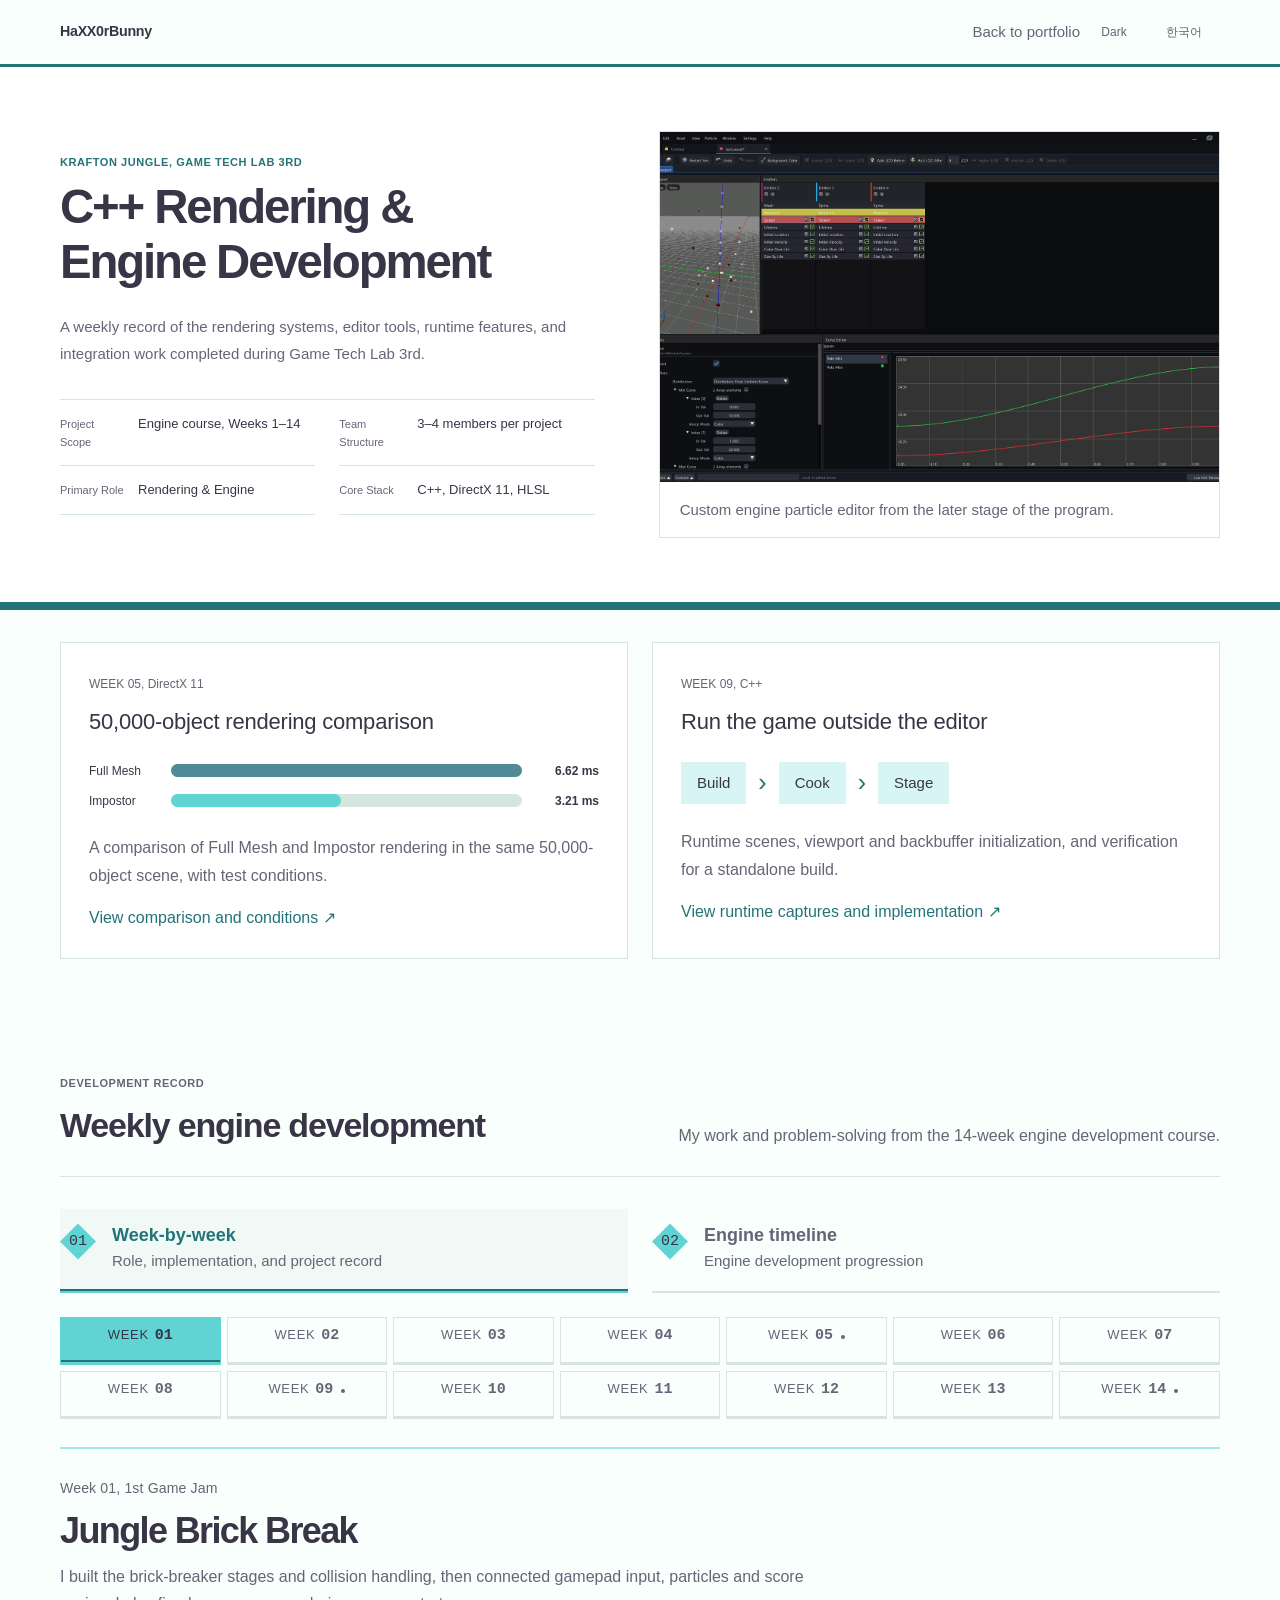
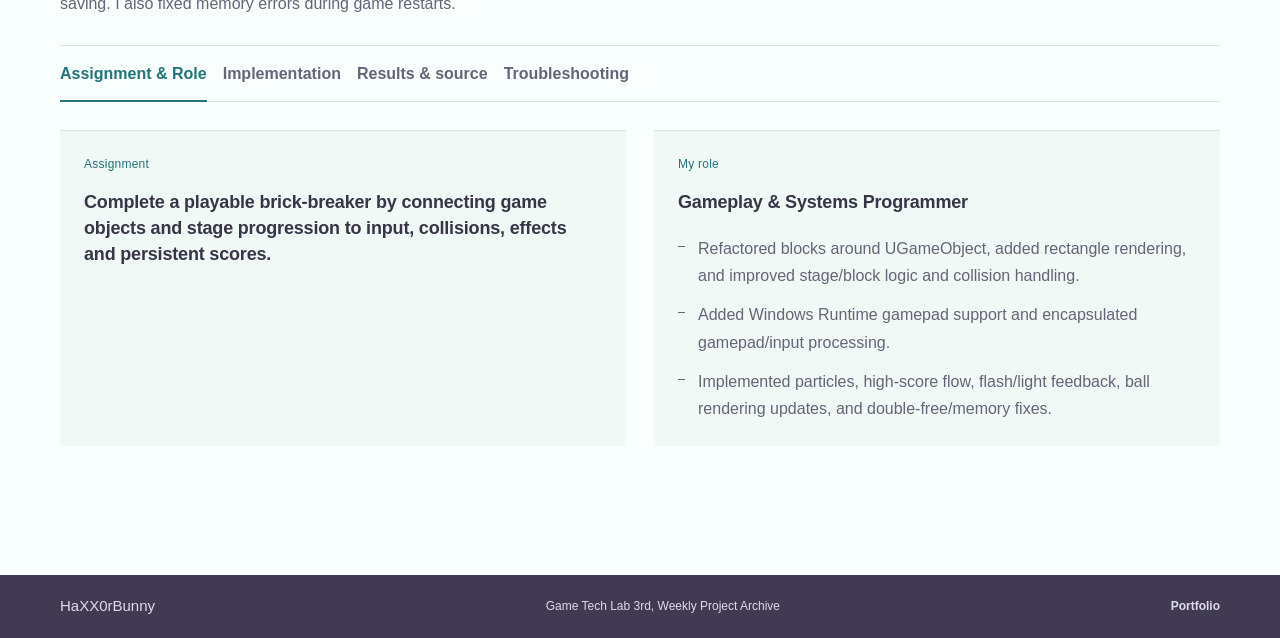
==== commit b10b3a6f: "Refine portfolio layouts and project descriptions" ====
--- a/gametechlab.html
+++ b/gametechlab.html
@@ -5,7 +5,7 @@
     <meta name="viewport" content="width=device-width, initial-scale=1.0">
     <meta name="description" id="pageDescription" content="HaXX0rBunny's C++ rendering and engine development record from KRAFTON Jungle Game Tech Lab 3rd." data-i18n-attr-content="lab.pageDescription">
     <title data-i18n="lab.pageTitle">GameTechLab3rd, C++ Rendering & Engine Development</title>
-    <link rel="stylesheet" href="style.css?v=20261017-theme16">
+    <link rel="stylesheet" href="style.css?v=20261019-design19">
 </head>
 <body class="lab-page">
     <header class="lab-nav">
@@ -143,10 +143,10 @@
             <a href="index.html#projects" data-i18n="global.portfolio">Portfolio</a>
         </div>
     </footer>
-    <script src="locale.js?v=20261017-theme16"></script>
-    <script src="detail-shell.js"></script>
-    <script src="gametechlab.ko.js?v=20261019-weekviews18"></script>
-    <script src="gametechlab.js?v=20261019-weekviews18"></script>
+    <script src="locale.js?v=20261019-design19"></script>
+    <script src="detail-shell.js?v=20261019-design19"></script>
+    <script src="gametechlab.ko.js?v=20261019-design19"></script>
+    <script src="gametechlab.js?v=20261019-design19"></script>
     <script src="code-view.js?v=20261017-theme16"></script>
 </body>
 </html>
--- a/style.css
+++ b/style.css
@@ -8017,22 +8017,22 @@
 .huntress-challenge-grid article > span { display: table; padding: 4px 9px; margin-bottom: 12px; background: var(--slide-pale); color: var(--color-text); font-size: 11px; }
 .huntress-architecture-flow > div { border-radius: 0; border-top: 2px solid var(--slide-accent); background: var(--slide-row); }
 
-/* Project index and contribution layouts. */
-.project-index { gap: 22px; padding: 24px 0 30px; border: 0; }
+/* Compact navigation leaves the full project images to the case studies. */
+.project-index { gap: 24px; padding: 22px 0 30px; margin-bottom: 0; border: 0; }
 .project-index a, .project-index a:first-child, .project-index a:last-child {
- position: relative; display: grid; grid-template-columns: 42px minmax(0,1fr) 20px;
- align-content: start; align-items: center; gap: 14px 10px; padding: 0 18px 20px;
- border: 0; border-bottom: 1px solid var(--color-card-border); background: var(--slide-row); color: var(--color-text);
- box-shadow: 5px 5px 0 var(--slide-track);
-}
-.project-index-image { grid-column: 1 / -1; width: calc(100% + 36px); max-width: none; height: auto; aspect-ratio: 16 / 7; object-fit: cover; margin: 0 -18px 4px; border-bottom: 1px solid var(--color-card-border); }
-.project-index-number { color: var(--color-primary); font-size: 29px; font-weight: 400; letter-spacing: -.04em; }
+ position: relative; display: grid; grid-template-columns: 72px minmax(0,1fr) 14px;
+ align-content: center; align-items: center; gap: 12px; padding: 12px 0;
+ border: 0; border-bottom: 1px solid var(--color-card-border); background: transparent;
+ color: var(--color-text); box-shadow: none;
+}
+.project-index-image { grid-column: auto; grid-row: 1; width: 72px; max-width: 100%; height: 54px; object-fit: cover; margin: 0; border: 0; }
+.project-index-number { display: none; }
+.project-index a > span:nth-child(2) { display: none; }
 .project-index a > span:nth-child(3) { display: grid; gap: 5px; min-width: 0; }
-.project-index a > span:nth-child(2) { display: block; }
-.project-index strong { color: var(--color-text); font-size: 15px; font-weight: 600; }
-.project-index small { color: var(--color-text-secondary); font-size: 11px; }
+.project-index strong { color: var(--color-text); font-size: 14px; font-weight: 600; line-height: 1.4; }
+.project-index small { color: var(--color-text-secondary); font-size: 12px; line-height: 1.5; }
 .project-index-arrow { color: var(--color-primary); }
-.project-index a:hover { background: var(--slide-pale); }
+.project-index a:hover { background: transparent; border-color: var(--color-primary); }
 .project-index a:hover strong { color: var(--color-primary-hover); }
 .overanim-contribution-grid > .overanim-panel--accent { padding: 0; border: 0; background: transparent; }
 .overanim-responsibility-list { counter-reset: responsibility; display: grid; grid-template-columns: repeat(2,minmax(0,1fr)); gap: 20px; }
@@ -8051,20 +8051,17 @@
 .overanim-responsibility-list > li span { display: block; color: var(--color-text-secondary); font-size: 13px; line-height: 1.85; }
 .overanim-extra { margin-top: 26px; }
 @media (max-width: 1000px) {
- .project-index { gap: 16px; }
- .project-index a, .project-index a:first-child, .project-index a:last-child { padding-inline: 14px; grid-template-columns: 32px minmax(0,1fr) 14px; gap: 12px 8px; }
- .project-index-image { width: calc(100% + 28px); margin-inline: -14px; }
- .project-index-number { font-size: 25px; }
+ .project-index { gap: 18px; }
+ .project-index a, .project-index a:first-child, .project-index a:last-child { grid-template-columns: 54px minmax(0,1fr) 12px; gap: 10px; }
+ .project-index-image { width: 54px; height: 48px; }
  .project-index strong { font-size: 13px; }
 }
 @media (max-width: 700px) {
- .project-index { gap: 18px; padding-top: 14px; }
- .project-index a, .project-index a:first-child, .project-index a:last-child { grid-template-columns: 42px minmax(0,1fr) 20px; padding: 0 18px 18px; }
- .project-index-image { width: calc(100% + 36px); margin-inline: -18px; aspect-ratio: 16 / 6; }
- .project-index strong { font-size: 15px; }
- .overanim-responsibility-list { grid-template-columns: minmax(0,1fr); gap: 14px; }
- .overanim-responsibility-list > li { min-height: 0; padding: 22px 18px 22px 76px; }
- .overanim-responsibility-list > li::before { left: 16px; top: 20px; width: 40px; height: 40px; font-size: 22px; }
+ .project-index { gap: 0; padding: 8px 0 12px; }
+ .project-index a, .project-index a:first-child, .project-index a:last-child { grid-template-columns: 64px minmax(0,1fr) 16px; padding: 12px 0; gap: 14px; }
+ .project-index-image { width: 64px; height: 48px; }
+ .project-index strong { font-size: 14px; }
+ .overanim-responsibility-list { grid-template-columns: minmax(0,1fr); gap: 0; }
 }
 
 /* Content panels use the active theme. */
@@ -8100,21 +8097,22 @@
 
 /* Large images and aligned information fields echo the project introduction slides. */
 #projectsGrid .project-card.presentation-sheet {
-    width: 100%; margin: 32px 0; padding: 38px 34px;
-    grid-template-columns: minmax(0,1.12fr) minmax(0,1fr); gap: 38px;
-    border: 1px solid var(--color-card-border); box-shadow: none;
-}
-#projectsGrid .project-card[data-project="4"] { grid-template-columns: minmax(0,1fr) minmax(0,1.12fr); }
+    width: 100%; margin: 0; padding: 58px 0 64px;
+    grid-template-columns: minmax(0,1.2fr) minmax(0,1fr); gap: 48px;
+    border: 0; border-bottom: 1px solid var(--color-card-border); box-shadow: none;
+    background: transparent;
+}
+#projectsGrid .project-card[data-project="4"] { grid-template-columns: minmax(0,1fr) minmax(0,1.2fr); }
 #projectsGrid .project-card[data-project="4"] .project-info { padding-left: 0; }
 #projectsGrid .project-media { padding: 0; background: transparent; box-shadow: none; border-radius: 0; }
 #projectsGrid .project-media::before, #projectsGrid .project-media::after { display: none; }
 #projectsGrid .project-media img { border-radius: 0; }
 #projectsGrid .project-media:hover { box-shadow: none; }
-#projectsGrid .project-info h3, #projectsGrid .project-card:first-child h3 { font-size: clamp(25px,2.2vw,32px); }
+#projectsGrid .project-info h3, #projectsGrid .project-card:first-child h3 { font-size: clamp(28px,2.5vw,38px); line-height: 1.2; letter-spacing: -.035em; }
 #projectsGrid .project-role, .project-tools { display: grid; grid-template-columns: 72px minmax(0,1fr); align-items: start; gap: 12px; }
 .project-tools { margin: 16px 0 20px; }
 .project-tools > .project-role-label { background: transparent; color: var(--color-text-secondary); text-align: left; padding-left: 0; }
-.project-role-label { padding: 5px 7px; font-size: 11px; text-align: center; line-height: 1.5; }
+.project-role-label { padding: 3px 0; font-size: 12px; text-align: left; line-height: 1.6; background: transparent; color: var(--color-text-secondary); font-weight: 400; }
 .project-tools .tech-stack { gap: 5px 10px; }
 .project-tools .tech-badge { min-height: 26px; padding: 3px 0; border: 0; background: transparent; color: var(--color-text-secondary); }
 .project-index a, .project-index a:first-child, .project-index a:last-child { box-shadow: none; }
@@ -8122,22 +8120,23 @@
 /* Case-study headings share a consistent baseline and reading width. */
 .overanim-section, .huntress-section { padding-block: 24px; background: transparent; }
 .overanim-section > .presentation-sheet, .huntress-section > .presentation-sheet {
-    width: calc(100% - 48px); max-width: 1240px; padding: 44px;
+    width: calc(100% - 48px); max-width: 1160px; padding: 40px 0 48px;
+    border: 0; border-bottom: 1px solid var(--color-card-border); background: transparent;
 }
 .presentation-sheet .overanim-section-heading, .presentation-sheet .huntress-section-heading { margin-bottom: 36px; padding-bottom: 24px; border-bottom: 1px solid var(--color-card-border); }
 .presentation-sheet .overanim-section-heading h2, .presentation-sheet .huntress-section-heading h2 { font-size: clamp(24px,2.1vw,30px); line-height: 1.4; }
-.presentation-sheet .overanim-section-heading > div > p:last-child { max-width: 84ch; font-size: 14px; line-height: 1.85; }
+.presentation-sheet .overanim-section-heading > div > p:last-child { max-width: 76ch; font-size: 15px; line-height: 1.85; }
 .presentation-sheet .huntress-section-heading { grid-template-columns: minmax(0,1fr); gap: 12px; }
 .presentation-sheet .huntress-section-heading > p { font-size: 14px; line-height: 1.85; max-width: 84ch; margin: 0; }
 .presentation-sheet .section-kicker { margin-bottom: 6px; color: var(--color-text-secondary); }
 .overanim-section-heading > span { font-size: 15px; }
 .overanim-responsibility-list { column-gap: 32px; row-gap: 0; }
 .overanim-responsibility-list > li, .overanim-contribution-grid .overanim-responsibility-list > li:first-child {
-    padding: 24px 0 24px 56px; background: transparent; border: 0; border-top: 1px solid var(--color-card-border); min-height: 150px;
-}
-.overanim-responsibility-list > li::before { left: 0; top: 24px; width: 36px; height: 36px; clip-path: none; background: transparent; color: var(--color-primary); font-size: 26px; font-weight: 300; }
+    padding: 26px 0 28px 20px; background: transparent; border: 0; border-top: 1px solid var(--color-card-border); min-height: 0;
+}
+.overanim-responsibility-list > li::before { content: ''; left: 0; top: 34px; width: 5px; height: 5px; border-radius: 0; transform: rotate(45deg); background: var(--color-primary); }
 .overanim-responsibility-list > li strong { font-size: 16px; margin-bottom: 10px; }
-.overanim-responsibility-list > li span { font-size: 14px; }
+.overanim-responsibility-list > li span { font-size: 15px; line-height: 1.8; }
 
 /* Four joined diamonds summarize setup; the full instructions stay alongside. */
 .overanim-setup-board { display: grid; grid-template-columns: minmax(260px,.85fr) minmax(0,1.15fr); align-items: center; gap: 56px; padding: 26px 12px 38px; }
@@ -8201,7 +8200,7 @@
 .build-stages { display: flex; align-items: center; gap: 12px; margin: 24px 0; }
 .build-stages span { background: var(--slide-pale); padding: 10px 16px; font-size: 15px; }
 .build-stages i { font-style: normal; color: var(--color-primary); font-size: 25px; }
-.lab-week-workspace.presentation-sheet { padding: 0 32px 24px; border: 1px solid var(--color-card-border); border-bottom: 1px solid var(--color-card-border); }
+.lab-week-workspace.presentation-sheet { padding: 0 0 24px; border: 0; border-top: 2px solid var(--slide-frame); background: transparent; }
 .lab-week-selector { gap: 6px; }
 .lab-week-select { border: 1px solid var(--color-card-border); border-bottom-width: 3px; }
 .lab-week-select.is-active { background: #60d4d3; color: var(--slide-ink); border-color: #60d4d3; }
@@ -8209,16 +8208,18 @@
 .lab-week-header { border-bottom: 1px solid var(--color-card-border); }
 .lab-week-heading-copy h3 { font-size: clamp(26px,3vw,36px); }
 
-#skills .skills-grid.presentation-sheet { padding: 12px 30px 24px; gap: 0 36px; border-bottom: 1px solid var(--color-card-border); }
-#skills .presentation-sheet .skill-category, #skills .presentation-sheet .skill-category:nth-child(n) { background: transparent; border: 0; border-bottom: 1px solid var(--color-card-border); padding: 24px 0; border-radius: 0; }
-#skills .presentation-sheet .skill-category h3 { position: relative; padding-left: 18px; }
+#skills .skills-grid.presentation-sheet { display: block; padding: 0; border: 0; background: transparent; }
+#skills .presentation-sheet .skill-category, #skills .presentation-sheet .skill-category:nth-child(n) { display: grid; grid-template-columns: 240px minmax(0,1fr) 160px; gap: 12px 30px; align-items: start; background: transparent; border: 0; border-bottom: 1px solid var(--color-card-border); padding: 28px 0; border-radius: 0; }
+#skills .presentation-sheet .skill-category h3 { grid-row: 1 / 3; position: relative; padding-left: 18px; margin: 0; font-size: 18px; line-height: 1.5; }
 #skills .presentation-sheet .skill-category h3::before { content: ''; position: absolute; left: 0; top: 11px; width: 7px; height: 7px; background: #60d4d3; transform: rotate(45deg); }
-#skills .presentation-sheet .tech-badge { background: var(--slide-pale); color: var(--color-text); font-weight: 400; border-radius: 0; }
-#skills .presentation-sheet .skill-project-link { border: 0; padding: 0; }
-.education-card.presentation-sheet { display: grid; grid-template-columns: repeat(3,minmax(0,1fr)); gap: 0; padding: 28px 18px 32px; border: 1px solid var(--color-card-border); border-bottom: 1px solid var(--color-card-border); overflow: visible; }
+#skills .presentation-sheet .tech-badge { padding: 0; min-height: 0; background: transparent; color: var(--color-primary); font-weight: 500; font-size: 13px; border: 0; border-radius: 0; }
+#skills .presentation-sheet .tech-stack { gap: 6px 16px; }
+#skills .presentation-sheet .skill-experience { grid-column: 2; margin: 0; max-width: 64ch; font-size: 15px; line-height: 1.8; }
+#skills .presentation-sheet .skill-project-link { grid-row: 1 / 3; grid-column: 3; align-self: center; justify-self: end; width: auto; margin: 0; border: 0; border-bottom: 1px solid var(--color-card-border); padding: 6px 0; font-size: 13px; }
+.education-card.presentation-sheet { display: grid; grid-template-columns: repeat(3,minmax(0,1fr)); gap: 0; padding: 28px 0 0; border: 0; background: transparent; overflow: visible; }
 .education-card.presentation-sheet .education-entry { display: block; padding: 44px 20px 0; border: 0; background: transparent; text-align: center; }
 .education-card.presentation-sheet .education-entry::before { display: block; content: ''; width: 20px; height: 20px; top: 0; left: calc(50% - 10px); box-sizing: border-box; border: 3px solid #60d4d3; border-radius: 50%; background: var(--color-surface); z-index: 1; }
-.education-card.presentation-sheet .education-entry:not(:last-child)::after { display: block; content: ''; position: absolute; top: 7px; left: 50%; width: 100%; height: 6px; background: var(--slide-track); }
+.education-card.presentation-sheet .education-entry:not(:last-child)::after { display: block; content: ''; position: absolute; top: 9px; left: 50%; width: 100%; height: 2px; background: var(--slide-track); }
 .education-entry .education-meta { display: block; font-size: 12px; line-height: 1.8; }
 .education-entry .education-meta span { display: block; color: var(--color-primary); }
 .education-card.presentation-sheet .education-entry h4 { margin-top: 12px; font-size: 15px; }
@@ -8231,8 +8232,8 @@
 .overanim-architecture-flow > div, .overanim-phase-trace > article, .huntress-architecture-flow > div { word-break: keep-all; }
 
 @media (max-width: 1000px) {
-    #projectsGrid .project-card.presentation-sheet { gap: 26px; padding: 28px 26px; }
-    .overanim-section > .presentation-sheet, .huntress-section > .presentation-sheet { padding: 32px 28px; }
+    #projectsGrid .project-card.presentation-sheet { gap: 30px; padding: 44px 0; }
+    .overanim-section > .presentation-sheet, .huntress-section > .presentation-sheet { padding: 32px 0; }
     .overanim-setup-board { gap: 32px; grid-template-columns: minmax(230px,.9fr) minmax(0,1fr); }
     .setup-diamonds { width: 176px; height: 176px; }
     .setup-diamonds > div > span { font-size: 12px; }
@@ -8240,19 +8241,19 @@
     .overanim-hero-facts dt, .huntress-hero-facts dt, .lab-hero-meta > div > span { justify-self: start; }
 }
 @media (max-width: 700px) {
-    #projectsGrid .project-card.presentation-sheet { grid-template-columns: minmax(0,1fr); padding: 24px 20px; margin-block: 24px; gap: 24px; }
+    #projectsGrid .project-card.presentation-sheet { grid-template-columns: minmax(0,1fr); padding: 32px 0 40px; margin: 0; gap: 24px; }
     #projectsGrid .project-card[data-project="4"] .project-media { grid-row: 1; }
     #projectsGrid .project-role, .project-tools { grid-template-columns: 62px minmax(0,1fr); gap: 10px; }
     .project-tools .tech-badge { font-size: 11px; white-space: normal; text-align: left; }
     .overanim-section, .huntress-section { padding-block: 14px; }
-    .overanim-section > .presentation-sheet, .huntress-section > .presentation-sheet { width: calc(100% - 24px); padding: 26px 18px; }
+    .overanim-section > .presentation-sheet, .huntress-section > .presentation-sheet { width: calc(100% - 40px); padding: 28px 0; }
     .presentation-sheet .overanim-section-heading, .presentation-sheet .huntress-section-heading { margin-bottom: 24px; }
     .presentation-sheet .overanim-section-heading h2, .presentation-sheet .huntress-section-heading h2 { font-size: 23px; }
     .presentation-sheet .overanim-section-heading { grid-template-columns: 34px minmax(0,1fr); gap: 12px; }
     .presentation-sheet .overanim-section-heading > span, .presentation-sheet .huntress-section-heading::before { width: 34px; height: 34px; font-size: 11px; }
     .presentation-sheet .huntress-section-heading { padding-left: 46px; }
-    .overanim-responsibility-list > li, .overanim-contribution-grid .overanim-responsibility-list > li:first-child { padding: 20px 0 20px 44px; min-height: 0; }
-    .overanim-responsibility-list > li::before { top: 20px; font-size: 23px; }
+    .overanim-responsibility-list > li, .overanim-contribution-grid .overanim-responsibility-list > li:first-child { padding: 20px 0 20px 18px; min-height: 0; }
+    .overanim-responsibility-list > li::before { top: 29px; }
     .overanim-setup-board { display: block; padding: 0; }
     .setup-diamonds { width: 176px; height: 176px; margin-block: 56px; }
     .overanim-setup-board .overanim-workflow { margin-bottom: 24px; }
@@ -8264,13 +8265,13 @@
     .frame-comparison > div { gap: 8px; grid-template-columns: 64px minmax(0,1fr) 59px; font-size: 11px; }
     .build-stages { gap: 8px; }
     .build-stages span { padding: 10px 12px; font-size: 13px; }
-    .lab-week-workspace.presentation-sheet { padding: 0 18px 20px; }
-    #skills .skills-grid.presentation-sheet { padding: 0 22px 22px; }
+    .lab-week-workspace.presentation-sheet { padding: 0 0 20px; }
+    #skills .skills-grid.presentation-sheet { padding: 0; }
     .education-card.presentation-sheet { grid-template-columns: minmax(0,1fr); padding: 26px 20px; }
     .education-card.presentation-sheet .education-entry { padding: 0 0 28px 40px; text-align: left; }
     .education-card.presentation-sheet .education-entry:last-child { padding-bottom: 0; }
     .education-card.presentation-sheet .education-entry::before { top: 4px; left: 0; }
-    .education-card.presentation-sheet .education-entry:not(:last-child)::after { top: 14px; left: 7px; width: 6px; height: 100%; }
+    .education-card.presentation-sheet .education-entry:not(:last-child)::after { top: 14px; left: 9px; width: 2px; height: 100%; }
     .education-card.presentation-sheet .education-entry h4 { margin-top: 6px; }
 }
 
@@ -8408,3 +8409,54 @@
     .overanim-architecture-flow > div > strong,
     .huntress-architecture-flow > div > strong { font-size: 15px; }
 }
+
+/* Reading and media treatment shared by the portfolio and project pages. */
+.projects-section .project-actions .project-detail-btn { padding: 11px 17px; gap: 20px; border-radius: 2px; }
+.projects-section .project-actions .project-detail-btn > span { width: auto; border: 0; }
+#projectsGrid .project-meta-line { font-size: 12px; letter-spacing: 0; }
+#projectsGrid .project-subtitle { font-size: 14px; margin-bottom: 20px; }
+#projectsGrid .project-tools .tech-badge { font-size: 13px; }
+#projectsGrid .project-media { overflow: hidden; outline: 1px solid var(--color-card-border); outline-offset: -1px; }
+#projectsGrid .project-media img { transition: transform .25s; }
+#projectsGrid .project-media:hover img { transform: scale(1.015); }
+#additionalProjectsGrid { gap: 40px; }
+#additionalProjectsGrid .project-card { border: 0; box-shadow: none; background: transparent; }
+#additionalProjectsGrid .project-info { padding: 24px 0 0; }
+#additionalProjectsGrid .project-media { border: 1px solid var(--color-card-border); background: var(--color-surface); }
+#additionalProjectsGrid .project-info h3 { font-size: 27px; }
+#additionalProjectsGrid .project-description { font-size: 15px; line-height: 1.85; }
+.overanim-hero-visual, .lab-hero-visual, .huntress-hero-media { box-shadow: none; border: 1px solid var(--color-card-border); border-radius: 0; }
+.overanim-hero-visual figcaption { display: block; padding: 16px 20px; text-align: left; background: var(--color-surface); }
+.overanim-hero-visual figcaption strong, .overanim-hero-visual figcaption span { display: block; max-width: none; text-align: left; }
+.overanim-hero-visual figcaption span { margin-top: 6px; font-size: 13px; line-height: 1.7; word-break: keep-all; }
+.overanim-hero .overanim-cta--result { padding: 10px 16px; gap: 18px; border-color: var(--color-primary); background: var(--color-primary); color: var(--color-btn-primary-text); }
+.overanim-hero .overanim-cta--result > span:last-child { width: auto; background: transparent; color: inherit; }
+.overanim-hero .overanim-cta--result:hover { background: var(--color-primary-hover); }
+.overanim-panel-label, .huntress-panel-label, .lab-detail-label { padding: 0; background: transparent; color: var(--color-primary); font-size: 12px; letter-spacing: .02em; }
+.overanim-evidence-gallery figcaption, .overanim-analyzer-visuals figcaption { border-top: 1px solid var(--color-card-border); background: var(--color-surface); }
+.overanim-phase-trace, .overanim-architecture-flow, .huntress-architecture-flow { border: 0; padding-inline: 0; background: transparent; }
+.overanim-phase-trace > article::after, .overanim-architecture-flow > div::after, .huntress-architecture-flow > div::after { height: 3px; top: 20px; }
+.video-poster { display: block; position: absolute; inset: 0; width: 100%; height: 100%; padding: 0; border: 0; background: #302c40; cursor: pointer; }
+.video-poster img { display: block; width: 100%; height: 100%; object-fit: cover; }
+.video-poster-play { position: absolute; left: 50%; top: 50%; transform: translate(-50%,-50%); display: grid; place-items: center; width: 64px; height: 64px; padding-left: 4px; border: 1px solid #ffffff99; border-radius: 50%; background: #302c40dd; color: white; font-size: 22px; transition: background .15s; }
+.video-poster:hover .video-poster-play { background: #19595e; }
+.video-poster:focus-visible { outline: 3px solid var(--slide-accent); outline-offset: -3px; }
+@media (max-width: 1000px) {
+ #skills .presentation-sheet .skill-category, #skills .presentation-sheet .skill-category:nth-child(n) { grid-template-columns: 200px minmax(0,1fr); gap: 12px 24px; }
+ #skills .presentation-sheet .skill-project-link { grid-column: 2; grid-row: 3; justify-self: start; }
+}
+@media (max-width: 999px) {
+ .overanim-phase-trace > article::after, .overanim-architecture-flow > div::after, .huntress-architecture-flow > div::after { width: 3px; height: 100%; left: 20px; }
+}
+@media (max-width: 700px) {
+ #skills .presentation-sheet .skill-category, #skills .presentation-sheet .skill-category:nth-child(n) { display: block; padding: 24px 0; }
+ #skills .presentation-sheet .skill-category h3 { margin-bottom: 16px; }
+ #skills .presentation-sheet .tech-stack { margin-bottom: 12px; }
+ #skills .presentation-sheet .skill-experience { font-size: 14px; margin-bottom: 12px; }
+ #skills .presentation-sheet .skill-project-link { display: inline-block; }
+ #additionalProjectsGrid { gap: 36px; }
+ #projectsGrid .project-tools .tech-badge { font-size: 12px; }
+ .video-poster-play { width: 52px; height: 52px; font-size: 18px; }
+ .overanim-hero-visual figcaption { padding: 14px; }
+}
+@media (prefers-reduced-motion: reduce) { #projectsGrid .project-media img { transition: none; } }
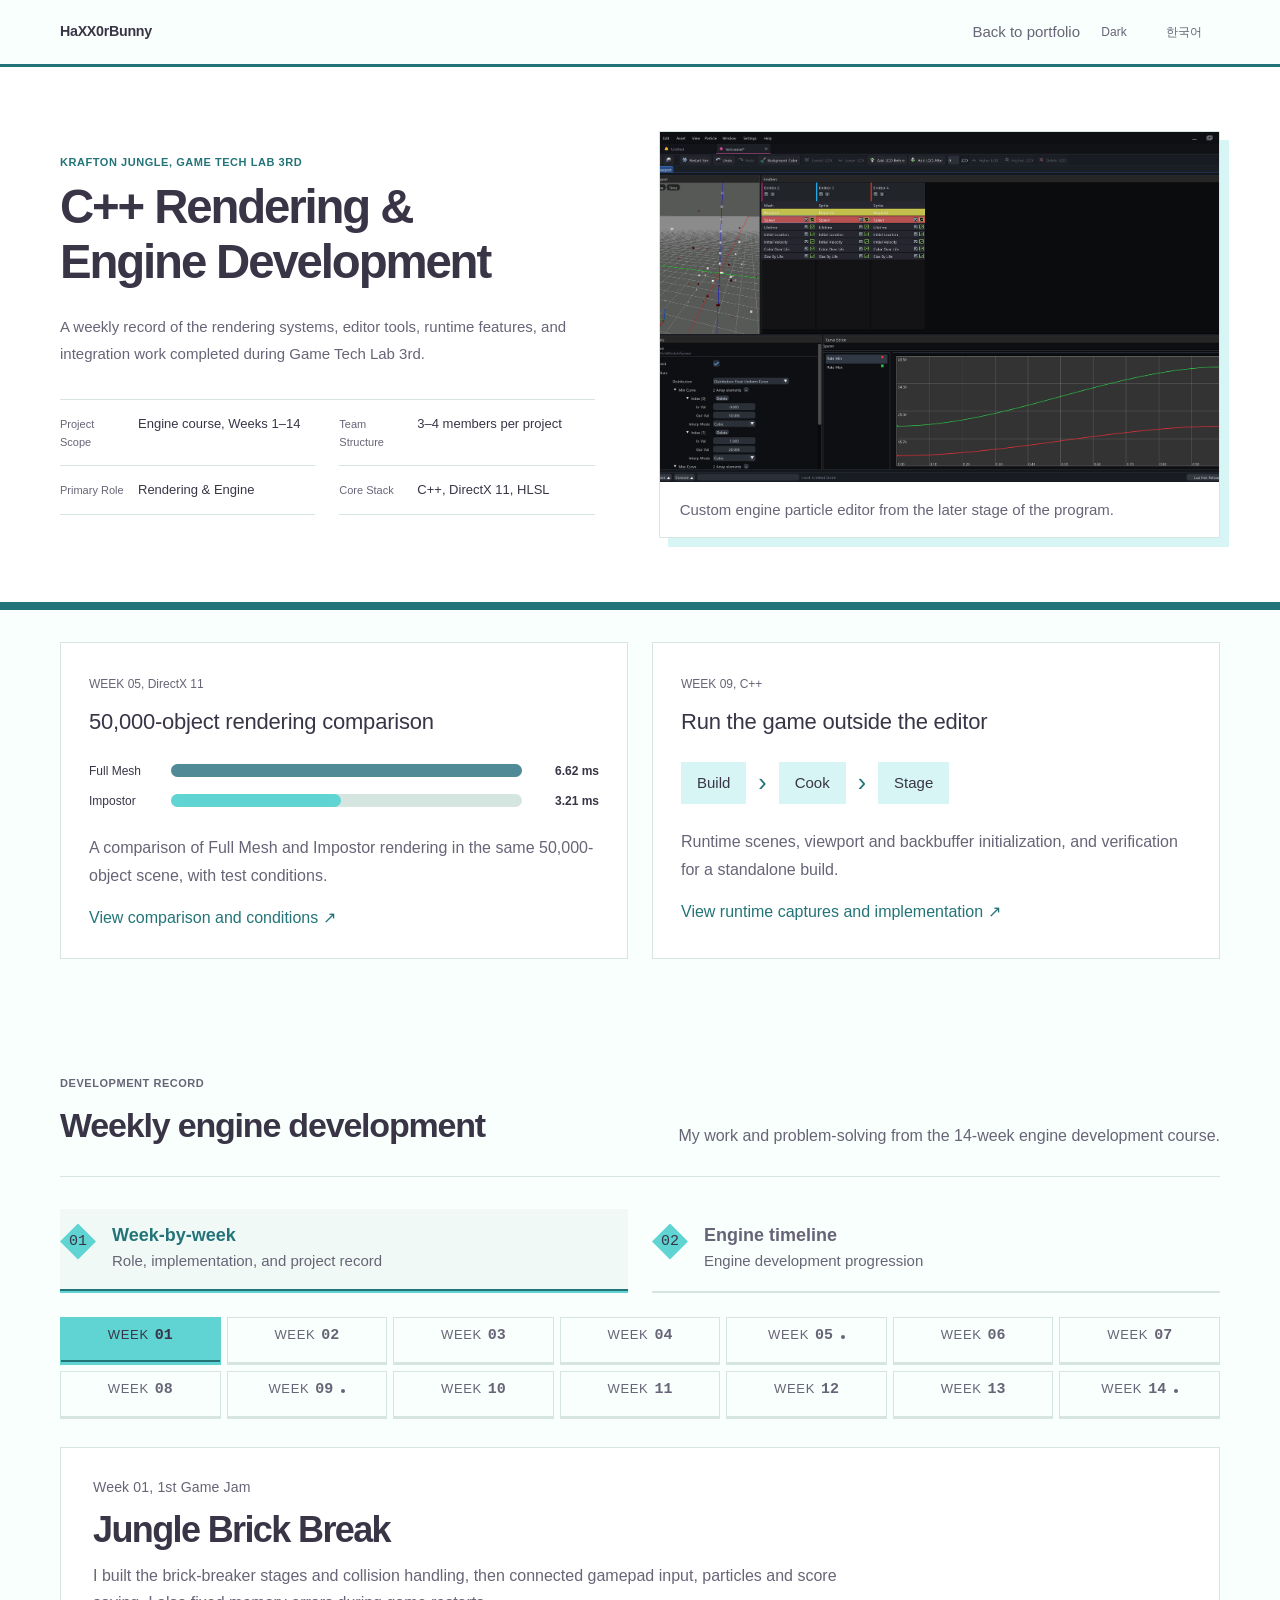
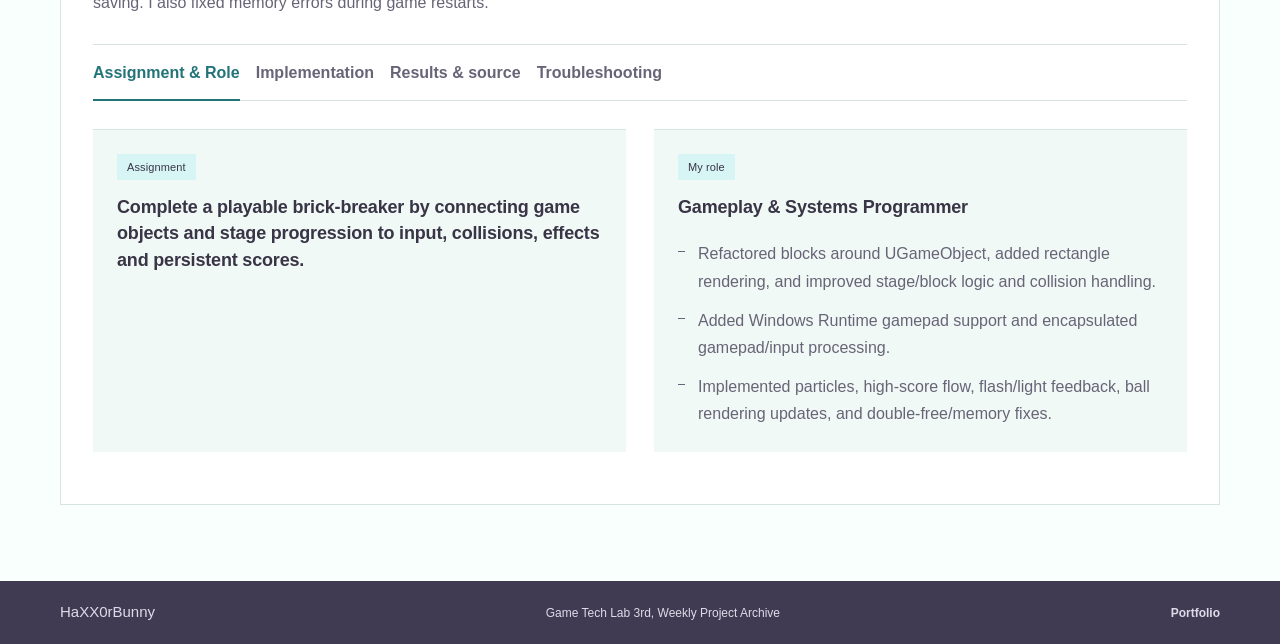
==== commit df4d3f6e: "Restore previous portfolio layout while retaining copy and previews" ====
--- a/gametechlab.html
+++ b/gametechlab.html
@@ -5,7 +5,7 @@
     <meta name="viewport" content="width=device-width, initial-scale=1.0">
     <meta name="description" id="pageDescription" content="HaXX0rBunny's C++ rendering and engine development record from KRAFTON Jungle Game Tech Lab 3rd." data-i18n-attr-content="lab.pageDescription">
     <title data-i18n="lab.pageTitle">GameTechLab3rd, C++ Rendering & Engine Development</title>
-    <link rel="stylesheet" href="style.css?v=20261019-design19">
+    <link rel="stylesheet" href="style.css?v=20261019-layout20">
 </head>
 <body class="lab-page">
     <header class="lab-nav">
--- a/style.css
+++ b/style.css
@@ -8017,22 +8017,22 @@
 .huntress-challenge-grid article > span { display: table; padding: 4px 9px; margin-bottom: 12px; background: var(--slide-pale); color: var(--color-text); font-size: 11px; }
 .huntress-architecture-flow > div { border-radius: 0; border-top: 2px solid var(--slide-accent); background: var(--slide-row); }
 
-/* Compact navigation leaves the full project images to the case studies. */
-.project-index { gap: 24px; padding: 22px 0 30px; margin-bottom: 0; border: 0; }
+/* Project index and contribution layouts. */
+.project-index { gap: 22px; padding: 24px 0 30px; border: 0; }
 .project-index a, .project-index a:first-child, .project-index a:last-child {
- position: relative; display: grid; grid-template-columns: 72px minmax(0,1fr) 14px;
- align-content: center; align-items: center; gap: 12px; padding: 12px 0;
- border: 0; border-bottom: 1px solid var(--color-card-border); background: transparent;
- color: var(--color-text); box-shadow: none;
-}
-.project-index-image { grid-column: auto; grid-row: 1; width: 72px; max-width: 100%; height: 54px; object-fit: cover; margin: 0; border: 0; }
-.project-index-number { display: none; }
-.project-index a > span:nth-child(2) { display: none; }
+ position: relative; display: grid; grid-template-columns: 42px minmax(0,1fr) 20px;
+ align-content: start; align-items: center; gap: 14px 10px; padding: 0 18px 20px;
+ border: 0; border-bottom: 1px solid var(--color-card-border); background: var(--slide-row); color: var(--color-text);
+ box-shadow: 5px 5px 0 var(--slide-track);
+}
+.project-index-image { grid-column: 1 / -1; width: calc(100% + 36px); max-width: none; height: auto; aspect-ratio: 16 / 7; object-fit: cover; margin: 0 -18px 4px; border-bottom: 1px solid var(--color-card-border); }
+.project-index-number { color: var(--color-primary); font-size: 29px; font-weight: 400; letter-spacing: -.04em; }
 .project-index a > span:nth-child(3) { display: grid; gap: 5px; min-width: 0; }
-.project-index strong { color: var(--color-text); font-size: 14px; font-weight: 600; line-height: 1.4; }
-.project-index small { color: var(--color-text-secondary); font-size: 12px; line-height: 1.5; }
+.project-index a > span:nth-child(2) { display: block; }
+.project-index strong { color: var(--color-text); font-size: 15px; font-weight: 600; }
+.project-index small { color: var(--color-text-secondary); font-size: 11px; }
 .project-index-arrow { color: var(--color-primary); }
-.project-index a:hover { background: transparent; border-color: var(--color-primary); }
+.project-index a:hover { background: var(--slide-pale); }
 .project-index a:hover strong { color: var(--color-primary-hover); }
 .overanim-contribution-grid > .overanim-panel--accent { padding: 0; border: 0; background: transparent; }
 .overanim-responsibility-list { counter-reset: responsibility; display: grid; grid-template-columns: repeat(2,minmax(0,1fr)); gap: 20px; }
@@ -8051,17 +8051,20 @@
 .overanim-responsibility-list > li span { display: block; color: var(--color-text-secondary); font-size: 13px; line-height: 1.85; }
 .overanim-extra { margin-top: 26px; }
 @media (max-width: 1000px) {
- .project-index { gap: 18px; }
- .project-index a, .project-index a:first-child, .project-index a:last-child { grid-template-columns: 54px minmax(0,1fr) 12px; gap: 10px; }
- .project-index-image { width: 54px; height: 48px; }
+ .project-index { gap: 16px; }
+ .project-index a, .project-index a:first-child, .project-index a:last-child { padding-inline: 14px; grid-template-columns: 32px minmax(0,1fr) 14px; gap: 12px 8px; }
+ .project-index-image { width: calc(100% + 28px); margin-inline: -14px; }
+ .project-index-number { font-size: 25px; }
  .project-index strong { font-size: 13px; }
 }
 @media (max-width: 700px) {
- .project-index { gap: 0; padding: 8px 0 12px; }
- .project-index a, .project-index a:first-child, .project-index a:last-child { grid-template-columns: 64px minmax(0,1fr) 16px; padding: 12px 0; gap: 14px; }
- .project-index-image { width: 64px; height: 48px; }
- .project-index strong { font-size: 14px; }
- .overanim-responsibility-list { grid-template-columns: minmax(0,1fr); gap: 0; }
+ .project-index { gap: 18px; padding-top: 14px; }
+ .project-index a, .project-index a:first-child, .project-index a:last-child { grid-template-columns: 42px minmax(0,1fr) 20px; padding: 0 18px 18px; }
+ .project-index-image { width: calc(100% + 36px); margin-inline: -18px; aspect-ratio: 16 / 6; }
+ .project-index strong { font-size: 15px; }
+ .overanim-responsibility-list { grid-template-columns: minmax(0,1fr); gap: 14px; }
+ .overanim-responsibility-list > li { min-height: 0; padding: 22px 18px 22px 76px; }
+ .overanim-responsibility-list > li::before { left: 16px; top: 20px; width: 40px; height: 40px; font-size: 22px; }
 }
 
 /* Content panels use the active theme. */
@@ -8097,22 +8100,21 @@
 
 /* Large images and aligned information fields echo the project introduction slides. */
 #projectsGrid .project-card.presentation-sheet {
-    width: 100%; margin: 0; padding: 58px 0 64px;
-    grid-template-columns: minmax(0,1.2fr) minmax(0,1fr); gap: 48px;
-    border: 0; border-bottom: 1px solid var(--color-card-border); box-shadow: none;
-    background: transparent;
-}
-#projectsGrid .project-card[data-project="4"] { grid-template-columns: minmax(0,1fr) minmax(0,1.2fr); }
+    width: 100%; margin: 32px 0; padding: 38px 34px;
+    grid-template-columns: minmax(0,1.12fr) minmax(0,1fr); gap: 38px;
+    border: 1px solid var(--color-card-border); box-shadow: none;
+}
+#projectsGrid .project-card[data-project="4"] { grid-template-columns: minmax(0,1fr) minmax(0,1.12fr); }
 #projectsGrid .project-card[data-project="4"] .project-info { padding-left: 0; }
 #projectsGrid .project-media { padding: 0; background: transparent; box-shadow: none; border-radius: 0; }
 #projectsGrid .project-media::before, #projectsGrid .project-media::after { display: none; }
 #projectsGrid .project-media img { border-radius: 0; }
 #projectsGrid .project-media:hover { box-shadow: none; }
-#projectsGrid .project-info h3, #projectsGrid .project-card:first-child h3 { font-size: clamp(28px,2.5vw,38px); line-height: 1.2; letter-spacing: -.035em; }
+#projectsGrid .project-info h3, #projectsGrid .project-card:first-child h3 { font-size: clamp(25px,2.2vw,32px); }
 #projectsGrid .project-role, .project-tools { display: grid; grid-template-columns: 72px minmax(0,1fr); align-items: start; gap: 12px; }
 .project-tools { margin: 16px 0 20px; }
 .project-tools > .project-role-label { background: transparent; color: var(--color-text-secondary); text-align: left; padding-left: 0; }
-.project-role-label { padding: 3px 0; font-size: 12px; text-align: left; line-height: 1.6; background: transparent; color: var(--color-text-secondary); font-weight: 400; }
+.project-role-label { padding: 5px 7px; font-size: 11px; text-align: center; line-height: 1.5; }
 .project-tools .tech-stack { gap: 5px 10px; }
 .project-tools .tech-badge { min-height: 26px; padding: 3px 0; border: 0; background: transparent; color: var(--color-text-secondary); }
 .project-index a, .project-index a:first-child, .project-index a:last-child { box-shadow: none; }
@@ -8120,23 +8122,22 @@
 /* Case-study headings share a consistent baseline and reading width. */
 .overanim-section, .huntress-section { padding-block: 24px; background: transparent; }
 .overanim-section > .presentation-sheet, .huntress-section > .presentation-sheet {
-    width: calc(100% - 48px); max-width: 1160px; padding: 40px 0 48px;
-    border: 0; border-bottom: 1px solid var(--color-card-border); background: transparent;
+    width: calc(100% - 48px); max-width: 1240px; padding: 44px;
 }
 .presentation-sheet .overanim-section-heading, .presentation-sheet .huntress-section-heading { margin-bottom: 36px; padding-bottom: 24px; border-bottom: 1px solid var(--color-card-border); }
 .presentation-sheet .overanim-section-heading h2, .presentation-sheet .huntress-section-heading h2 { font-size: clamp(24px,2.1vw,30px); line-height: 1.4; }
-.presentation-sheet .overanim-section-heading > div > p:last-child { max-width: 76ch; font-size: 15px; line-height: 1.85; }
+.presentation-sheet .overanim-section-heading > div > p:last-child { max-width: 84ch; font-size: 14px; line-height: 1.85; }
 .presentation-sheet .huntress-section-heading { grid-template-columns: minmax(0,1fr); gap: 12px; }
 .presentation-sheet .huntress-section-heading > p { font-size: 14px; line-height: 1.85; max-width: 84ch; margin: 0; }
 .presentation-sheet .section-kicker { margin-bottom: 6px; color: var(--color-text-secondary); }
 .overanim-section-heading > span { font-size: 15px; }
 .overanim-responsibility-list { column-gap: 32px; row-gap: 0; }
 .overanim-responsibility-list > li, .overanim-contribution-grid .overanim-responsibility-list > li:first-child {
-    padding: 26px 0 28px 20px; background: transparent; border: 0; border-top: 1px solid var(--color-card-border); min-height: 0;
-}
-.overanim-responsibility-list > li::before { content: ''; left: 0; top: 34px; width: 5px; height: 5px; border-radius: 0; transform: rotate(45deg); background: var(--color-primary); }
+    padding: 24px 0 24px 56px; background: transparent; border: 0; border-top: 1px solid var(--color-card-border); min-height: 150px;
+}
+.overanim-responsibility-list > li::before { left: 0; top: 24px; width: 36px; height: 36px; clip-path: none; background: transparent; color: var(--color-primary); font-size: 26px; font-weight: 300; }
 .overanim-responsibility-list > li strong { font-size: 16px; margin-bottom: 10px; }
-.overanim-responsibility-list > li span { font-size: 15px; line-height: 1.8; }
+.overanim-responsibility-list > li span { font-size: 14px; }
 
 /* Four joined diamonds summarize setup; the full instructions stay alongside. */
 .overanim-setup-board { display: grid; grid-template-columns: minmax(260px,.85fr) minmax(0,1.15fr); align-items: center; gap: 56px; padding: 26px 12px 38px; }
@@ -8200,7 +8201,7 @@
 .build-stages { display: flex; align-items: center; gap: 12px; margin: 24px 0; }
 .build-stages span { background: var(--slide-pale); padding: 10px 16px; font-size: 15px; }
 .build-stages i { font-style: normal; color: var(--color-primary); font-size: 25px; }
-.lab-week-workspace.presentation-sheet { padding: 0 0 24px; border: 0; border-top: 2px solid var(--slide-frame); background: transparent; }
+.lab-week-workspace.presentation-sheet { padding: 0 32px 24px; border: 1px solid var(--color-card-border); border-bottom: 1px solid var(--color-card-border); }
 .lab-week-selector { gap: 6px; }
 .lab-week-select { border: 1px solid var(--color-card-border); border-bottom-width: 3px; }
 .lab-week-select.is-active { background: #60d4d3; color: var(--slide-ink); border-color: #60d4d3; }
@@ -8208,18 +8209,16 @@
 .lab-week-header { border-bottom: 1px solid var(--color-card-border); }
 .lab-week-heading-copy h3 { font-size: clamp(26px,3vw,36px); }
 
-#skills .skills-grid.presentation-sheet { display: block; padding: 0; border: 0; background: transparent; }
-#skills .presentation-sheet .skill-category, #skills .presentation-sheet .skill-category:nth-child(n) { display: grid; grid-template-columns: 240px minmax(0,1fr) 160px; gap: 12px 30px; align-items: start; background: transparent; border: 0; border-bottom: 1px solid var(--color-card-border); padding: 28px 0; border-radius: 0; }
-#skills .presentation-sheet .skill-category h3 { grid-row: 1 / 3; position: relative; padding-left: 18px; margin: 0; font-size: 18px; line-height: 1.5; }
+#skills .skills-grid.presentation-sheet { padding: 12px 30px 24px; gap: 0 36px; border-bottom: 1px solid var(--color-card-border); }
+#skills .presentation-sheet .skill-category, #skills .presentation-sheet .skill-category:nth-child(n) { background: transparent; border: 0; border-bottom: 1px solid var(--color-card-border); padding: 24px 0; border-radius: 0; }
+#skills .presentation-sheet .skill-category h3 { position: relative; padding-left: 18px; }
 #skills .presentation-sheet .skill-category h3::before { content: ''; position: absolute; left: 0; top: 11px; width: 7px; height: 7px; background: #60d4d3; transform: rotate(45deg); }
-#skills .presentation-sheet .tech-badge { padding: 0; min-height: 0; background: transparent; color: var(--color-primary); font-weight: 500; font-size: 13px; border: 0; border-radius: 0; }
-#skills .presentation-sheet .tech-stack { gap: 6px 16px; }
-#skills .presentation-sheet .skill-experience { grid-column: 2; margin: 0; max-width: 64ch; font-size: 15px; line-height: 1.8; }
-#skills .presentation-sheet .skill-project-link { grid-row: 1 / 3; grid-column: 3; align-self: center; justify-self: end; width: auto; margin: 0; border: 0; border-bottom: 1px solid var(--color-card-border); padding: 6px 0; font-size: 13px; }
-.education-card.presentation-sheet { display: grid; grid-template-columns: repeat(3,minmax(0,1fr)); gap: 0; padding: 28px 0 0; border: 0; background: transparent; overflow: visible; }
+#skills .presentation-sheet .tech-badge { background: var(--slide-pale); color: var(--color-text); font-weight: 400; border-radius: 0; }
+#skills .presentation-sheet .skill-project-link { border: 0; padding: 0; }
+.education-card.presentation-sheet { display: grid; grid-template-columns: repeat(3,minmax(0,1fr)); gap: 0; padding: 28px 18px 32px; border: 1px solid var(--color-card-border); border-bottom: 1px solid var(--color-card-border); overflow: visible; }
 .education-card.presentation-sheet .education-entry { display: block; padding: 44px 20px 0; border: 0; background: transparent; text-align: center; }
 .education-card.presentation-sheet .education-entry::before { display: block; content: ''; width: 20px; height: 20px; top: 0; left: calc(50% - 10px); box-sizing: border-box; border: 3px solid #60d4d3; border-radius: 50%; background: var(--color-surface); z-index: 1; }
-.education-card.presentation-sheet .education-entry:not(:last-child)::after { display: block; content: ''; position: absolute; top: 9px; left: 50%; width: 100%; height: 2px; background: var(--slide-track); }
+.education-card.presentation-sheet .education-entry:not(:last-child)::after { display: block; content: ''; position: absolute; top: 7px; left: 50%; width: 100%; height: 6px; background: var(--slide-track); }
 .education-entry .education-meta { display: block; font-size: 12px; line-height: 1.8; }
 .education-entry .education-meta span { display: block; color: var(--color-primary); }
 .education-card.presentation-sheet .education-entry h4 { margin-top: 12px; font-size: 15px; }
@@ -8232,8 +8231,8 @@
 .overanim-architecture-flow > div, .overanim-phase-trace > article, .huntress-architecture-flow > div { word-break: keep-all; }
 
 @media (max-width: 1000px) {
-    #projectsGrid .project-card.presentation-sheet { gap: 30px; padding: 44px 0; }
-    .overanim-section > .presentation-sheet, .huntress-section > .presentation-sheet { padding: 32px 0; }
+    #projectsGrid .project-card.presentation-sheet { gap: 26px; padding: 28px 26px; }
+    .overanim-section > .presentation-sheet, .huntress-section > .presentation-sheet { padding: 32px 28px; }
     .overanim-setup-board { gap: 32px; grid-template-columns: minmax(230px,.9fr) minmax(0,1fr); }
     .setup-diamonds { width: 176px; height: 176px; }
     .setup-diamonds > div > span { font-size: 12px; }
@@ -8241,19 +8240,19 @@
     .overanim-hero-facts dt, .huntress-hero-facts dt, .lab-hero-meta > div > span { justify-self: start; }
 }
 @media (max-width: 700px) {
-    #projectsGrid .project-card.presentation-sheet { grid-template-columns: minmax(0,1fr); padding: 32px 0 40px; margin: 0; gap: 24px; }
+    #projectsGrid .project-card.presentation-sheet { grid-template-columns: minmax(0,1fr); padding: 24px 20px; margin-block: 24px; gap: 24px; }
     #projectsGrid .project-card[data-project="4"] .project-media { grid-row: 1; }
     #projectsGrid .project-role, .project-tools { grid-template-columns: 62px minmax(0,1fr); gap: 10px; }
     .project-tools .tech-badge { font-size: 11px; white-space: normal; text-align: left; }
     .overanim-section, .huntress-section { padding-block: 14px; }
-    .overanim-section > .presentation-sheet, .huntress-section > .presentation-sheet { width: calc(100% - 40px); padding: 28px 0; }
+    .overanim-section > .presentation-sheet, .huntress-section > .presentation-sheet { width: calc(100% - 24px); padding: 26px 18px; }
     .presentation-sheet .overanim-section-heading, .presentation-sheet .huntress-section-heading { margin-bottom: 24px; }
     .presentation-sheet .overanim-section-heading h2, .presentation-sheet .huntress-section-heading h2 { font-size: 23px; }
     .presentation-sheet .overanim-section-heading { grid-template-columns: 34px minmax(0,1fr); gap: 12px; }
     .presentation-sheet .overanim-section-heading > span, .presentation-sheet .huntress-section-heading::before { width: 34px; height: 34px; font-size: 11px; }
     .presentation-sheet .huntress-section-heading { padding-left: 46px; }
-    .overanim-responsibility-list > li, .overanim-contribution-grid .overanim-responsibility-list > li:first-child { padding: 20px 0 20px 18px; min-height: 0; }
-    .overanim-responsibility-list > li::before { top: 29px; }
+    .overanim-responsibility-list > li, .overanim-contribution-grid .overanim-responsibility-list > li:first-child { padding: 20px 0 20px 44px; min-height: 0; }
+    .overanim-responsibility-list > li::before { top: 20px; font-size: 23px; }
     .overanim-setup-board { display: block; padding: 0; }
     .setup-diamonds { width: 176px; height: 176px; margin-block: 56px; }
     .overanim-setup-board .overanim-workflow { margin-bottom: 24px; }
@@ -8265,13 +8264,13 @@
     .frame-comparison > div { gap: 8px; grid-template-columns: 64px minmax(0,1fr) 59px; font-size: 11px; }
     .build-stages { gap: 8px; }
     .build-stages span { padding: 10px 12px; font-size: 13px; }
-    .lab-week-workspace.presentation-sheet { padding: 0 0 20px; }
-    #skills .skills-grid.presentation-sheet { padding: 0; }
+    .lab-week-workspace.presentation-sheet { padding: 0 18px 20px; }
+    #skills .skills-grid.presentation-sheet { padding: 0 22px 22px; }
     .education-card.presentation-sheet { grid-template-columns: minmax(0,1fr); padding: 26px 20px; }
     .education-card.presentation-sheet .education-entry { padding: 0 0 28px 40px; text-align: left; }
     .education-card.presentation-sheet .education-entry:last-child { padding-bottom: 0; }
     .education-card.presentation-sheet .education-entry::before { top: 4px; left: 0; }
-    .education-card.presentation-sheet .education-entry:not(:last-child)::after { top: 14px; left: 9px; width: 2px; height: 100%; }
+    .education-card.presentation-sheet .education-entry:not(:last-child)::after { top: 14px; left: 7px; width: 6px; height: 100%; }
     .education-card.presentation-sheet .education-entry h4 { margin-top: 6px; }
 }
 
@@ -8410,53 +8409,12 @@
     .huntress-architecture-flow > div > strong { font-size: 15px; }
 }
 
-/* Reading and media treatment shared by the portfolio and project pages. */
-.projects-section .project-actions .project-detail-btn { padding: 11px 17px; gap: 20px; border-radius: 2px; }
-.projects-section .project-actions .project-detail-btn > span { width: auto; border: 0; }
-#projectsGrid .project-meta-line { font-size: 12px; letter-spacing: 0; }
-#projectsGrid .project-subtitle { font-size: 14px; margin-bottom: 20px; }
-#projectsGrid .project-tools .tech-badge { font-size: 13px; }
-#projectsGrid .project-media { overflow: hidden; outline: 1px solid var(--color-card-border); outline-offset: -1px; }
-#projectsGrid .project-media img { transition: transform .25s; }
-#projectsGrid .project-media:hover img { transform: scale(1.015); }
-#additionalProjectsGrid { gap: 40px; }
-#additionalProjectsGrid .project-card { border: 0; box-shadow: none; background: transparent; }
-#additionalProjectsGrid .project-info { padding: 24px 0 0; }
-#additionalProjectsGrid .project-media { border: 1px solid var(--color-card-border); background: var(--color-surface); }
-#additionalProjectsGrid .project-info h3 { font-size: 27px; }
-#additionalProjectsGrid .project-description { font-size: 15px; line-height: 1.85; }
-.overanim-hero-visual, .lab-hero-visual, .huntress-hero-media { box-shadow: none; border: 1px solid var(--color-card-border); border-radius: 0; }
-.overanim-hero-visual figcaption { display: block; padding: 16px 20px; text-align: left; background: var(--color-surface); }
-.overanim-hero-visual figcaption strong, .overanim-hero-visual figcaption span { display: block; max-width: none; text-align: left; }
-.overanim-hero-visual figcaption span { margin-top: 6px; font-size: 13px; line-height: 1.7; word-break: keep-all; }
-.overanim-hero .overanim-cta--result { padding: 10px 16px; gap: 18px; border-color: var(--color-primary); background: var(--color-primary); color: var(--color-btn-primary-text); }
-.overanim-hero .overanim-cta--result > span:last-child { width: auto; background: transparent; color: inherit; }
-.overanim-hero .overanim-cta--result:hover { background: var(--color-primary-hover); }
-.overanim-panel-label, .huntress-panel-label, .lab-detail-label { padding: 0; background: transparent; color: var(--color-primary); font-size: 12px; letter-spacing: .02em; }
-.overanim-evidence-gallery figcaption, .overanim-analyzer-visuals figcaption { border-top: 1px solid var(--color-card-border); background: var(--color-surface); }
-.overanim-phase-trace, .overanim-architecture-flow, .huntress-architecture-flow { border: 0; padding-inline: 0; background: transparent; }
-.overanim-phase-trace > article::after, .overanim-architecture-flow > div::after, .huntress-architecture-flow > div::after { height: 3px; top: 20px; }
+/* Gameplay video preview. */
 .video-poster { display: block; position: absolute; inset: 0; width: 100%; height: 100%; padding: 0; border: 0; background: #302c40; cursor: pointer; }
 .video-poster img { display: block; width: 100%; height: 100%; object-fit: cover; }
 .video-poster-play { position: absolute; left: 50%; top: 50%; transform: translate(-50%,-50%); display: grid; place-items: center; width: 64px; height: 64px; padding-left: 4px; border: 1px solid #ffffff99; border-radius: 50%; background: #302c40dd; color: white; font-size: 22px; transition: background .15s; }
 .video-poster:hover .video-poster-play { background: #19595e; }
 .video-poster:focus-visible { outline: 3px solid var(--slide-accent); outline-offset: -3px; }
-@media (max-width: 1000px) {
- #skills .presentation-sheet .skill-category, #skills .presentation-sheet .skill-category:nth-child(n) { grid-template-columns: 200px minmax(0,1fr); gap: 12px 24px; }
- #skills .presentation-sheet .skill-project-link { grid-column: 2; grid-row: 3; justify-self: start; }
-}
-@media (max-width: 999px) {
- .overanim-phase-trace > article::after, .overanim-architecture-flow > div::after, .huntress-architecture-flow > div::after { width: 3px; height: 100%; left: 20px; }
-}
 @media (max-width: 700px) {
- #skills .presentation-sheet .skill-category, #skills .presentation-sheet .skill-category:nth-child(n) { display: block; padding: 24px 0; }
- #skills .presentation-sheet .skill-category h3 { margin-bottom: 16px; }
- #skills .presentation-sheet .tech-stack { margin-bottom: 12px; }
- #skills .presentation-sheet .skill-experience { font-size: 14px; margin-bottom: 12px; }
- #skills .presentation-sheet .skill-project-link { display: inline-block; }
- #additionalProjectsGrid { gap: 36px; }
- #projectsGrid .project-tools .tech-badge { font-size: 12px; }
  .video-poster-play { width: 52px; height: 52px; font-size: 18px; }
- .overanim-hero-visual figcaption { padding: 14px; }
-}
-@media (prefers-reduced-motion: reduce) { #projectsGrid .project-media img { transition: none; } }
+}
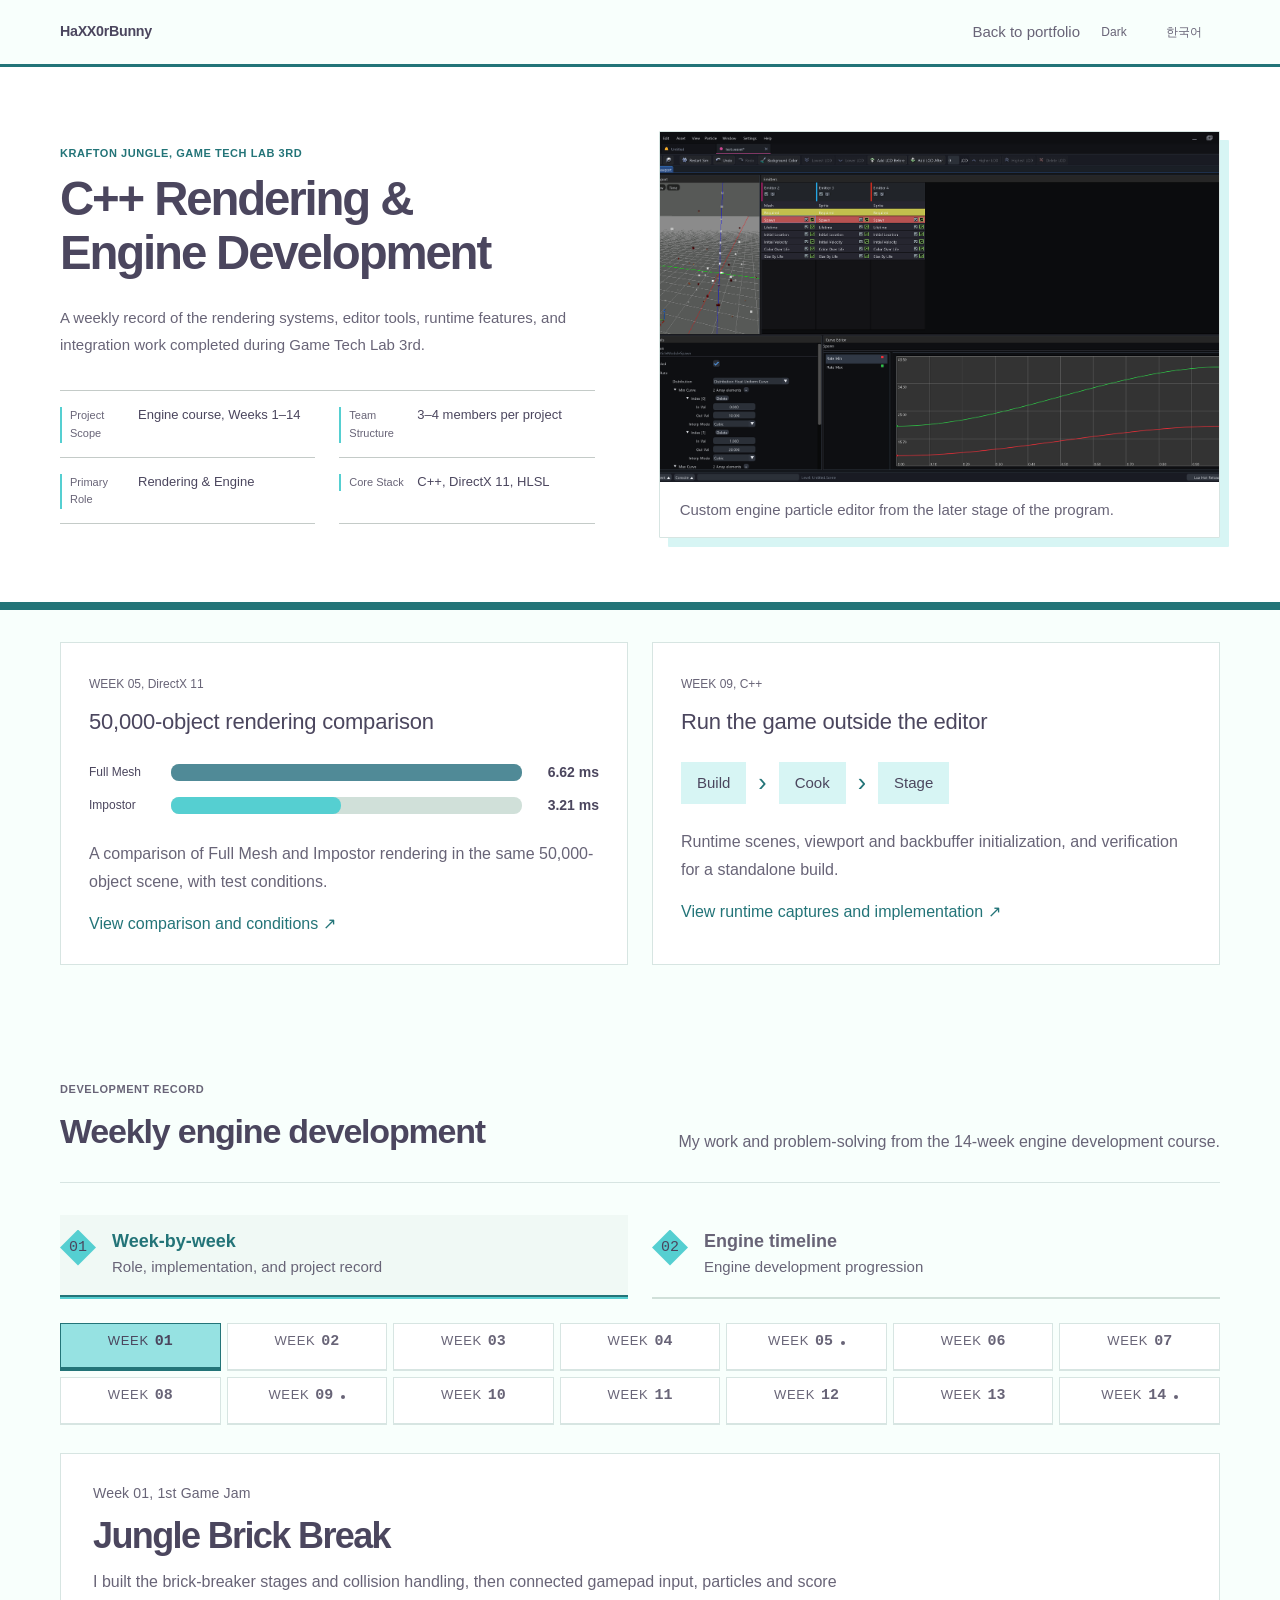
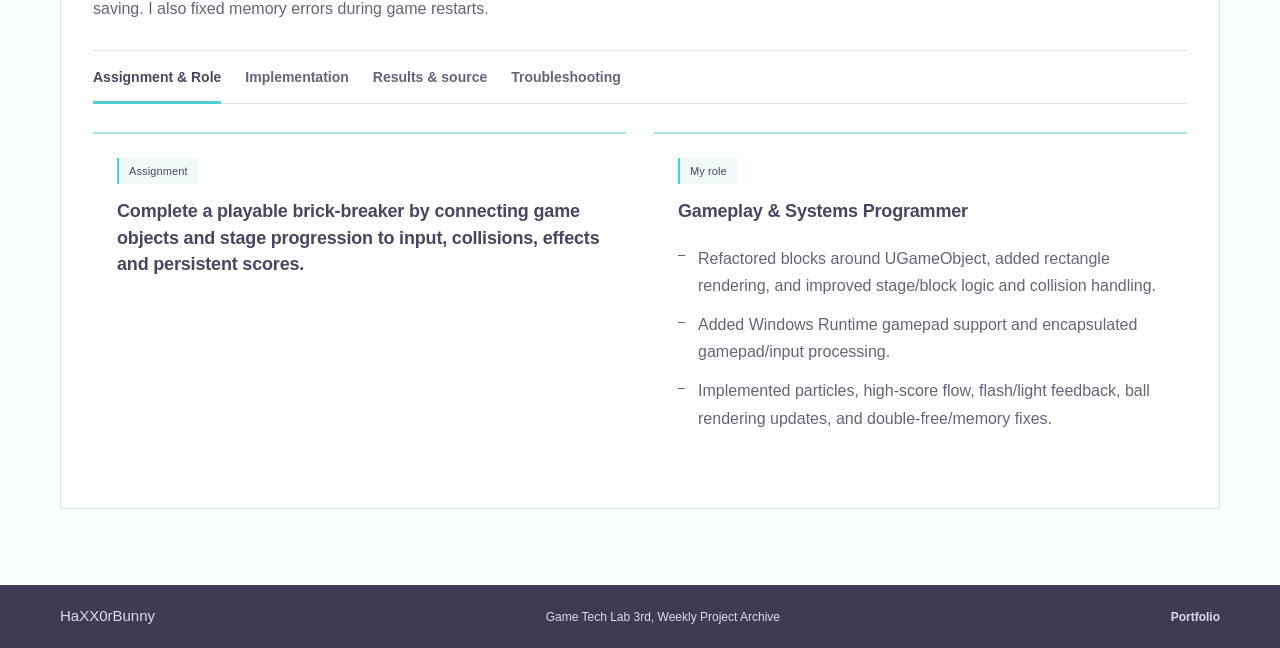
==== commit 579372da: "Refine shared portfolio details using the presentation palette" ====
--- a/gametechlab.html
+++ b/gametechlab.html
@@ -5,7 +5,7 @@
     <meta name="viewport" content="width=device-width, initial-scale=1.0">
     <meta name="description" id="pageDescription" content="HaXX0rBunny's C++ rendering and engine development record from KRAFTON Jungle Game Tech Lab 3rd." data-i18n-attr-content="lab.pageDescription">
     <title data-i18n="lab.pageTitle">GameTechLab3rd, C++ Rendering & Engine Development</title>
-    <link rel="stylesheet" href="style.css?v=20261019-layout20">
+    <link rel="stylesheet" href="style.css?v=20261019-ppt21">
 </head>
 <body class="lab-page">
     <header class="lab-nav">
@@ -146,7 +146,7 @@
     <script src="locale.js?v=20261019-design19"></script>
     <script src="detail-shell.js?v=20261019-design19"></script>
     <script src="gametechlab.ko.js?v=20261019-design19"></script>
-    <script src="gametechlab.js?v=20261019-design19"></script>
+    <script src="gametechlab.js?v=20261019-ppt21"></script>
     <script src="code-view.js?v=20261017-theme16"></script>
 </body>
 </html>
--- a/style.css
+++ b/style.css
@@ -7698,27 +7698,27 @@
 /* Colors sampled from the supplied Soulworker slides. */
 :root, [data-color-scheme="light"] {
  --color-background: #f8fffc; --color-surface: #ffffff;
- --color-text: #393547; --color-text-secondary: #686477;
+ --color-text: #4b465e; --color-text-secondary: #686477;
  --color-primary: #237478; --color-primary-hover: #19595e; --color-primary-active: #19595e;
  --color-primary-rgb: 35,116,120; --color-btn-primary-text: #ffffff;
  --color-secondary: #e2f6f3; --color-secondary-hover: #ccece8;
  --color-card-border: #d7e5e2; --color-border: #bccfca;
  --color-surface-rgb: 255,255,255; --color-background-rgb: 248,255,252;
  --color-focus-ring: rgba(35,116,120,.35);
- --slide-accent: #60d4d3; --slide-ink: #393547;
+ --slide-accent: #55cfd1; --slide-ink: #4b465e;
 }
 [data-color-scheme="dark"] {
  --color-background: #403b52; --color-surface: #4b465e;
  --color-text: #f8fffc; --color-text-secondary: #d0cddc;
- --color-primary: #60d4d3; --color-primary-hover: #a6e7e6; --color-primary-active: #a6e7e6;
- --color-primary-rgb: 96,212,211; --color-btn-primary-text: #302c40;
+ --color-primary: #55cfd1; --color-primary-hover: #a6e7e6; --color-primary-active: #a6e7e6;
+ --color-primary-rgb: 85,207,209; --color-btn-primary-text: #302c40;
  --color-secondary: #504d64; --color-secondary-hover: #5c586f;
  --color-card-border: #686278; --color-border: #7c758e;
  --color-surface-rgb: 75,70,94; --color-background-rgb: 64,59,82;
- --slide-accent: #60d4d3; --slide-ink: #302c40;
+ --slide-accent: #55cfd1; --slide-ink: #302c40;
 }
 .hero-section, .navbar.at-hero {
- --color-primary: #60d4d3; --color-primary-hover: #a6e7e6;
+ --color-primary: #55cfd1; --color-primary-hover: #a6e7e6;
  --color-text: #f8fffc; --color-text-secondary: #dedbe8;
  --color-surface: #4b465e; --color-btn-primary-text: #302c40;
 }
@@ -7728,32 +7728,32 @@
 .hero-content::before { border-color: rgba(166,231,230,.2); }
 .hero-content::after { border-color: rgba(166,231,230,.1); }
 .hero-video-overlay, [data-color-scheme="dark"] .hero-video-overlay { background: linear-gradient(180deg,rgba(75,70,94,.38),rgba(75,70,94,.92)); }
-.hero-section::after { background: linear-gradient(90deg,#a6e7e6,#60d4d3); }
+.hero-section::after { background: linear-gradient(90deg,#a6e7e6,#55cfd1); }
 .navbar.at-hero { background: rgba(75,70,94,.95); border-bottom-color: #686278; }
 .navbar.at-hero .nav-logo, .navbar.at-hero .nav-link { color: #f8fffc; }
 .navbar.at-hero .nav-link.active { color: #a6e7e6; }
 .hero-contact .contact-link { background: rgba(64,59,82,.75); border-color: #8a829b; color: #f8fffc; }
-.hero-contact .contact-link--primary { background: #60d4d3; border-color: #60d4d3; color: #302c40; }
+.hero-contact .contact-link--primary { background: #55cfd1; border-color: #55cfd1; color: #302c40; }
 .hero-contact .contact-link:hover { background: #5b556e; border-color: #a6e7e6; color: #f8fffc; }
 .hero-contact .contact-link--primary:hover { background: #a6e7e6; color: #302c40; }
-.typing-cursor { color: #60d4d3; }
+.typing-cursor { color: #55cfd1; }
 .slide-number, .overanim-section-heading > span { background: var(--slide-accent); color: var(--slide-ink); }
 #projects { border-bottom-color: var(--slide-accent); }
 #skills .skill-category { border-top-color: var(--slide-accent); }
 #projectsGrid .project-info::before { background: var(--slide-accent); }
-.contact-section { background: #4b465e; border-bottom-color: #60d4d3; }
-.contact-section .slide-number { background: #60d4d3; color: #302c40; }
+.contact-section { background: #4b465e; border-bottom-color: #55cfd1; }
+.contact-section .slide-number { background: #55cfd1; color: #302c40; }
 .contact-section .contact-links .contact-link { border-color: #a39db4; color: #f8fffc; }
-.contact-section .contact-links .contact-link:hover { background: #5b556e; border-color: #60d4d3; }
+.contact-section .contact-links .contact-link:hover { background: #5b556e; border-color: #55cfd1; }
 .lab-page pre, .huntress-page pre, .overanim-page pre,
 .huntress-architecture-code, .huntress-code-compare, .overanim-code-card { background: #302c40; color: #f1eff8; }
 .huntress-architecture-code header, .overanim-code-card > div { background: #403b52; }
-pre:focus-visible { outline-color: #60d4d3; }
+pre:focus-visible { outline-color: #55cfd1; }
 
 /* Secondary slide colors distinguish frames, tables and process markers. */
 :root, [data-color-scheme="light"] {
  --slide-pale: #d7f5f4; --slide-row: #f0f9f5;
- --slide-track: #d5e5df; --slide-footer: #508a97;
+ --slide-track: #d0e0d9; --slide-footer: #508a97;
  --slide-frame: #a6e7e6; --slide-cover-start: #b3fbe5;
 }
 [data-color-scheme="dark"] {
@@ -7761,7 +7761,7 @@
  --slide-track: #686b78; --slide-footer: #508a97;
  --slide-frame: #6b929c; --slide-cover-start: #b3fbe5;
 }
-.hero-section::after { background: linear-gradient(90deg,var(--slide-cover-start),#60d4d3,var(--slide-footer)); }
+.hero-section::after { background: linear-gradient(90deg,var(--slide-cover-start),#55cfd1,var(--slide-footer)); }
 .hero-content::before { border-color: rgba(179,251,229,.24); }
 .hero-content::after { border-color: rgba(166,231,230,.13); }
 #projectsGrid .project-media { box-shadow: 10px 10px 0 var(--slide-pale); border-color: var(--slide-track); }
@@ -7794,7 +7794,7 @@
 
 .navbar.at-hero .nav-menu { background: transparent; }
 .navbar.at-hero .theme-toggle { background: rgba(64,59,82,.65); color: #f8fffc; border-color: #8a829b; }
-.navbar.at-hero .nav-link.active::after { background: #60d4d3; }
+.navbar.at-hero .nav-link.active::after { background: #55cfd1; }
 
 /* Give skill descriptions and tags room to read without empty placeholder rows. */
 #skills .skills-grid { grid-template-columns: repeat(2,minmax(0,1fr)); gap: 20px; }
@@ -7987,7 +7987,7 @@
 .huntress-metric-grid { gap: 0; border-block: 1px solid var(--slide-track); }
 .huntress-metric-grid article { border: 0; border-right: 1px solid var(--slide-track); padding: 24px; background: var(--slide-row); }
 .huntress-metric-grid article:last-child { border-right: 0; }
-.huntress-metric-grid article > strong { color: var(--color-primary); font-size: 21px; }
+.huntress-metric-grid article > strong { color: var(--color-text); font-size: 21px; font-variant-numeric: tabular-nums; }
 .huntress-trouble-card { border: 1px solid var(--slide-track); }
 .huntress-trouble-card > header { border-top: 3px solid var(--slide-accent); background: var(--slide-row); }
 .huntress-case-index { background: var(--slide-accent); color: var(--slide-ink); border-radius: 0; }
@@ -8038,7 +8038,7 @@
 .overanim-responsibility-list { counter-reset: responsibility; display: grid; grid-template-columns: repeat(2,minmax(0,1fr)); gap: 20px; }
 .overanim-responsibility-list > li {
  counter-increment: responsibility; position: relative; display: block;
- padding: 26px 24px 26px 86px; margin: 0; border: 0; border-left: 3px solid #60d4d3;
+ padding: 26px 24px 26px 86px; margin: 0; border: 0; border-left: 3px solid #55cfd1;
  background: var(--slide-row); color: var(--color-text); min-height: 154px;
 }
 .overanim-responsibility-list > li::before {
@@ -8133,7 +8133,7 @@
 .overanim-section-heading > span { font-size: 15px; }
 .overanim-responsibility-list { column-gap: 32px; row-gap: 0; }
 .overanim-responsibility-list > li, .overanim-contribution-grid .overanim-responsibility-list > li:first-child {
-    padding: 24px 0 24px 56px; background: transparent; border: 0; border-top: 1px solid var(--color-card-border); min-height: 150px;
+    padding: 24px 16px 24px 56px; background: transparent; border: 0; border-top: 1px solid var(--color-card-border); min-height: 150px;
 }
 .overanim-responsibility-list > li::before { left: 0; top: 24px; width: 36px; height: 36px; clip-path: none; background: transparent; color: var(--color-primary); font-size: 26px; font-weight: 300; }
 .overanim-responsibility-list > li strong { font-size: 16px; margin-bottom: 10px; }
@@ -8155,7 +8155,7 @@
 .overanim-setup-board .overanim-workflow > div > strong { margin: 0; font-size: 16px; }
 .overanim-setup-board .overanim-workflow > div > p { margin: 0; font-size: 14px; }
 .overanim-setup-board .overanim-workflow > i { display: none; }
-.presentation-sheet .overanim-code-card > div { background: var(--slide-pale); }
+.presentation-sheet .overanim-code-card > div { background: var(--slide-row); }
 .presentation-sheet .overanim-code-card > div span { color: var(--color-text); }
 
 /* Small metadata labels leave the title and project imagery in focus. */
@@ -8175,8 +8175,8 @@
 .huntress-feature-figure { grid-template-columns: minmax(0,1.65fr) minmax(0,1fr); align-items: center; border: 0; background: transparent; gap: 28px; }
 .hud-annotated-image { position: relative; width: 100%; }
 .huntress-feature-figure .hud-annotated-image img { display: block; width: 100%; height: auto; min-height: 0; object-fit: contain; }
-.hud-pin { position: absolute; top: 68%; display: grid; place-items: center; width: 30px; height: 30px; background: var(--color-surface); color: var(--color-primary-hover); border: 2px solid #60d4d3; border-radius: 50%; font-size: 11px; font-style: normal; font-weight: 600; transform: translate(-50%,-50%); box-shadow: 0 1px 4px #302c4066; }
-.hud-pin::after { content: ''; position: absolute; left: 12px; top: 28px; height: 26px; width: 1px; background: #60d4d3; }
+.hud-pin { position: absolute; top: 68%; display: grid; place-items: center; width: 30px; height: 30px; background: var(--color-surface); color: var(--color-primary-hover); border: 2px solid #55cfd1; border-radius: 50%; font-size: 11px; font-style: normal; font-weight: 600; transform: translate(-50%,-50%); box-shadow: 0 1px 4px #302c4066; }
+.hud-pin::after { content: ''; position: absolute; left: 12px; top: 28px; height: 26px; width: 1px; background: #55cfd1; }
 .hud-pin--items { left: 20%; }
 .hud-pin--angle { left: 37%; }
 .hud-pin--power { left: 65%; }
@@ -8194,17 +8194,17 @@
 .lab-highlight h2 { font-size: 22px; line-height: 1.4; }
 .frame-comparison { display: grid; gap: 12px; margin: 24px 0; }
 .frame-comparison > div { display: grid; grid-template-columns: 70px minmax(0,1fr) 65px; gap: 12px; align-items: center; font-size: 12px; }
-.frame-comparison i { position: relative; height: 13px; background: var(--slide-track); border-radius: 8px; }
+.frame-comparison i { position: relative; height: 17px; background: var(--slide-track); border-radius: 8px; }
 .frame-comparison i::after { content: ''; position: absolute; inset: 0; background: #508a97; border-radius: inherit; }
-.frame-comparison > div:last-child i::after { width: 48.49%; background: #60d4d3; }
-.frame-comparison b { font-weight: 600; text-align: right; font-variant-numeric: tabular-nums; }
+.frame-comparison > div:last-child i::after { width: 48.49%; background: #55cfd1; }
+.frame-comparison b { color: var(--color-text); font-size: 14px; font-weight: 600; text-align: right; font-variant-numeric: tabular-nums; }
 .build-stages { display: flex; align-items: center; gap: 12px; margin: 24px 0; }
 .build-stages span { background: var(--slide-pale); padding: 10px 16px; font-size: 15px; }
 .build-stages i { font-style: normal; color: var(--color-primary); font-size: 25px; }
 .lab-week-workspace.presentation-sheet { padding: 0 32px 24px; border: 1px solid var(--color-card-border); border-bottom: 1px solid var(--color-card-border); }
 .lab-week-selector { gap: 6px; }
 .lab-week-select { border: 1px solid var(--color-card-border); border-bottom-width: 3px; }
-.lab-week-select.is-active { background: #60d4d3; color: var(--slide-ink); border-color: #60d4d3; }
+.lab-week-select.is-active { background: #55cfd1; color: var(--slide-ink); border-color: #55cfd1; }
 .lab-week-select.is-active strong { color: var(--slide-ink); }
 .lab-week-header { border-bottom: 1px solid var(--color-card-border); }
 .lab-week-heading-copy h3 { font-size: clamp(26px,3vw,36px); }
@@ -8212,12 +8212,12 @@
 #skills .skills-grid.presentation-sheet { padding: 12px 30px 24px; gap: 0 36px; border-bottom: 1px solid var(--color-card-border); }
 #skills .presentation-sheet .skill-category, #skills .presentation-sheet .skill-category:nth-child(n) { background: transparent; border: 0; border-bottom: 1px solid var(--color-card-border); padding: 24px 0; border-radius: 0; }
 #skills .presentation-sheet .skill-category h3 { position: relative; padding-left: 18px; }
-#skills .presentation-sheet .skill-category h3::before { content: ''; position: absolute; left: 0; top: 11px; width: 7px; height: 7px; background: #60d4d3; transform: rotate(45deg); }
+#skills .presentation-sheet .skill-category h3::before { content: ''; position: absolute; left: 0; top: 11px; width: 7px; height: 7px; background: #55cfd1; transform: rotate(45deg); }
 #skills .presentation-sheet .tech-badge { background: var(--slide-pale); color: var(--color-text); font-weight: 400; border-radius: 0; }
 #skills .presentation-sheet .skill-project-link { border: 0; padding: 0; }
 .education-card.presentation-sheet { display: grid; grid-template-columns: repeat(3,minmax(0,1fr)); gap: 0; padding: 28px 18px 32px; border: 1px solid var(--color-card-border); border-bottom: 1px solid var(--color-card-border); overflow: visible; }
 .education-card.presentation-sheet .education-entry { display: block; padding: 44px 20px 0; border: 0; background: transparent; text-align: center; }
-.education-card.presentation-sheet .education-entry::before { display: block; content: ''; width: 20px; height: 20px; top: 0; left: calc(50% - 10px); box-sizing: border-box; border: 3px solid #60d4d3; border-radius: 50%; background: var(--color-surface); z-index: 1; }
+.education-card.presentation-sheet .education-entry::before { display: block; content: ''; width: 20px; height: 20px; top: 0; left: calc(50% - 10px); box-sizing: border-box; border: 3px solid #55cfd1; border-radius: 50%; background: var(--color-surface); z-index: 1; }
 .education-card.presentation-sheet .education-entry:not(:last-child)::after { display: block; content: ''; position: absolute; top: 7px; left: 50%; width: 100%; height: 6px; background: var(--slide-track); }
 .education-entry .education-meta { display: block; font-size: 12px; line-height: 1.8; }
 .education-entry .education-meta span { display: block; color: var(--color-primary); }
@@ -8343,7 +8343,7 @@
     height: 42px;
     margin: 0;
     padding: 0;
-    border: 3px solid #60d4d3;
+    border: 3px solid #55cfd1;
     border-radius: 50%;
     background: var(--color-surface);
     color: var(--color-primary);
@@ -8418,3 +8418,122 @@
 @media (max-width: 700px) {
  .video-poster-play { width: 52px; height: 52px; font-size: 18px; }
 }
+
+/* Reference slide details: ink values, ruled tables and image callouts. */
+:root, [data-color-scheme="light"] {
+    --slide-selected: #96e2e2;
+    --slide-value: #4b465e;
+    --slide-rule: #c4cbc8;
+    --color-background-rgb: 248,255,252;
+    --color-surface-rgb: 255,255,255;
+}
+[data-color-scheme="dark"] {
+    --slide-selected: #354f58;
+    --slide-value: #f0edf7;
+    --slide-rule: #777184;
+    --color-background-rgb: 64,59,82;
+    --color-surface-rgb: 75,70,94;
+}
+
+/* Main project covers and their information retain the paired layout. */
+.project-index-number { color: var(--slide-value); font-variant-numeric: tabular-nums; }
+.project-index a, .project-index a:first-child, .project-index a:last-child { border-bottom-color: var(--slide-rule); }
+.project-index-arrow { display: grid; place-items: center; border: 1px solid var(--slide-frame); width: 24px; height: 24px; font-size: 13px; }
+#projectsGrid .project-card.presentation-sheet { border-top: 2px solid var(--slide-frame); }
+#projectsGrid .project-meta-line { color: var(--color-text-secondary); letter-spacing: .01em; }
+#projectsGrid .project-role { padding-block: 12px; border-block: 1px solid var(--color-card-border); margin-block: 18px; }
+#projectsGrid .project-role-label { align-self: start; }
+#projectsGrid .project-tools { border-top: 1px solid var(--color-card-border); padding-top: 12px; }
+#additionalProjectsGrid .project-card { border-top: 2px solid var(--slide-frame); box-shadow: none; }
+#additionalProjectsGrid .project-media { border-bottom: 1px solid var(--slide-track); }
+.projects-section .project-actions .project-detail-btn { background: transparent; color: var(--color-text); border: 1px solid var(--color-primary); }
+.projects-section .project-actions .project-detail-btn > span { background: var(--slide-accent); color: #302c40; border: 0; }
+.projects-section .project-actions .project-detail-btn:hover { background: var(--slide-pale); }
+#skills .presentation-sheet .tech-badge { padding: 5px 9px; background: var(--slide-row); border: 1px solid var(--color-card-border); font-size: 12px; }
+#skills .presentation-sheet .skill-category:nth-last-child(-n+2) { border-bottom: 0; }
+.education-card.presentation-sheet .education-entry h4 { line-height: 1.65; }
+.contact-summary .contact-links > a { border-color: #858093; }
+.contact-summary .contact-links > a:hover { border-color: #55cfd1; background: #555068; }
+
+/* Labels and figures use the same small line-and-diamond detail on every page. */
+.overanim-panel-label, .huntress-panel-label, .lab-detail-label { padding: 4px 10px; border-left: 2px solid var(--slide-accent); background: var(--slide-row); }
+.overanim-hero-facts, .huntress-hero-facts, .lab-hero-meta { border-top-color: var(--slide-rule); }
+.overanim-hero-facts > div, .huntress-hero-facts > div, .lab-hero-meta > div { border-bottom-color: var(--slide-rule); }
+.overanim-hero-facts dt, .huntress-hero-facts dt, .lab-hero-meta > div > span { border-left: 2px solid var(--slide-accent); padding-left: 8px; }
+.overanim-evidence-gallery figcaption, .overanim-analyzer-visuals figcaption,
+.lab-runtime-evidence-figure figcaption { position: relative; padding: 20px 20px 18px 52px; background: var(--slide-row); border-top: 1px solid var(--slide-rule); }
+.overanim-evidence-gallery figcaption::before, .overanim-analyzer-visuals figcaption::before,
+.lab-runtime-evidence-figure figcaption::before { content: ''; position: absolute; top: 30px; left: 18px; width: 24px; height: 1px; background: var(--color-primary); }
+.overanim-evidence-gallery figcaption::after, .overanim-analyzer-visuals figcaption::after,
+.lab-runtime-evidence-figure figcaption::after { content: ''; position: absolute; top: 27px; left: 16px; width: 6px; height: 6px; transform: rotate(45deg); background: var(--slide-accent); }
+.lab-runtime-evidence-figure figcaption strong { font-family: var(--font-family-base); font-size: 14px; font-weight: 600; }
+.lab-runtime-evidence-figure figcaption p { font-size: 13px; line-height: 1.75; }
+.overanim-analyzer-grid > .overanim-panel, .huntress-overview-grid > .huntress-summary-card,
+.lab-detail-grid > section { background: var(--color-surface); border-top: 2px solid var(--slide-frame); }
+.overanim-contribution-grid .overanim-responsibility-list > li:nth-child(-n+2) { border-top: 0; }
+.overanim-responsibility-list { border-top: 0; }
+.overanim-responsibility-list > li:nth-child(4n+3), .overanim-responsibility-list > li:nth-child(4n+4) { background: var(--slide-row); }
+.overanim-responsibility-list > li::before { color: var(--slide-value); font-variant-numeric: tabular-nums; font-size: 24px; }
+.overanim-responsibility-list > li::after { content: ''; position: absolute; width: 20px; height: 2px; top: 65px; left: 8px; background: var(--slide-accent); }
+
+/* Comparison rows keep colour on the diagram and give values a clear baseline. */
+.lab-runtime-evidence-facts { background: var(--slide-row); border-block: 1px solid var(--slide-rule); }
+.lab-runtime-evidence-facts > article { padding: 20px 24px; gap: 10px; background: transparent; }
+.lab-runtime-evidence-facts > article + article { border-left-color: var(--slide-rule); }
+.lab-runtime-evidence-facts > article:nth-child(even) { background: var(--color-surface); }
+.lab-runtime-evidence-facts span { font-family: var(--font-family-base); font-size: 12px; font-weight: 400; letter-spacing: 0; text-transform: none; }
+.lab-runtime-evidence-facts strong { color: var(--slide-value); font-size: clamp(20px,1.8vw,26px); font-variant-numeric: tabular-nums; font-weight: 500; }
+.lab-runtime-evidence-facts strong .metric-before { color: var(--color-text-secondary); font-size: .8em; }
+.lab-runtime-evidence-facts strong .metric-arrow { color: var(--color-primary); padding-inline: .3em; font-size: .8em; }
+.lab-runtime-evidence-facts strong .metric-after { font: inherit; color: inherit; }
+.lab-runtime-evidence, .lab-runtime-evidence-list.is-attached .lab-runtime-evidence,
+.lab-trouble-card, .huntress-trouble-card { border-radius: 0; }
+.lab-runtime-evidence-header { background: var(--color-surface); }
+.lab-runtime-evidence-validation > summary { background: var(--color-surface); }
+.lab-runtime-evidence-validation[open] > summary { background: var(--slide-row); }
+.lab-detail-tabs { gap: 24px; }
+.lab-detail-tab { font-size: 14px; }
+.lab-detail-tab.is-active { color: var(--color-text); font-weight: 600; }
+.lab-detail-tab.is-active::after { background: var(--slide-accent); height: 3px; }
+.lab-week-select { background: var(--color-surface); border-bottom-width: 2px; }
+.lab-week-select.is-active { background: var(--slide-selected); border-color: var(--color-primary); color: var(--color-text); }
+.lab-week-select.is-active strong { color: var(--color-text); }
+.lab-source-link { border-radius: 0; }
+.overanim-case-copy dl, .huntress-case-facts { border-block: 1px solid var(--slide-rule); }
+.huntress-case-facts > div, .lab-trouble-field { border-bottom-color: var(--slide-rule); }
+.huntress-metric-grid { border-block-color: var(--slide-rule); }
+.huntress-metric-grid article:nth-child(even) { background: var(--color-surface); }
+.huntress-metric-grid article > strong { color: var(--slide-value); font-variant-numeric: tabular-nums; }
+
+/* Code keeps a dark reading surface; its headers follow the surrounding paper. */
+.lab-code-snippet, .huntress-architecture-code, .overanim-code-card { border: 1px solid var(--slide-rule); border-radius: 0; }
+.lab-code-snippet-header, .huntress-architecture-code header,
+.presentation-sheet .overanim-code-card > div { background: var(--slide-row); color: var(--color-text); border-bottom: 2px solid var(--slide-frame); }
+.lab-code-snippet-header :is(strong, span), .huntress-architecture-code header :is(strong, span, a, code) { color: var(--color-text); }
+.lab-code-snippet-language { background: transparent; border: 0; }
+.lab-code-snippet pre, .huntress-architecture-code pre, .overanim-code-card pre { background: #302c40; color: #f1eff8; }
+.lab-page pre, .huntress-page pre, .overanim-page pre { scrollbar-color: #8a829b #302c40; }
+pre:focus-visible { outline-color: var(--color-primary); }
+.project-link-btn { border-radius: 0; box-shadow: none; }
+.project-link-btn:hover { transform: none; }
+.overanim-footer { background: #403b52; border-top: 1px solid #777184; }
+.overanim-footer :is(strong, span, a) { color: #dedbe8; }
+.site-footer-content a:hover, .overanim-footer a:hover { color: #55cfd1; }
+
+@media (max-width: 700px) {
+    .project-index-arrow { width: 22px; height: 22px; }
+    #projectsGrid .project-role { padding-block: 10px; }
+    #skills .presentation-sheet .skill-category:nth-last-child(2) { border-bottom: 1px solid var(--color-card-border); }
+    .overanim-contribution-grid .overanim-responsibility-list > li:nth-child(2) { border-top: 1px solid var(--color-card-border); }
+    .overanim-responsibility-list > li:nth-child(n) { background: transparent; }
+    .overanim-responsibility-list > li:nth-child(even) { background: var(--slide-row); }
+    .overanim-responsibility-list > li::after { top: 56px; left: 8px; }
+    .lab-detail-tabs { gap: 0 18px; }
+    .lab-runtime-evidence-facts > article { padding: 18px; }
+    .overanim-evidence-gallery figcaption, .overanim-analyzer-visuals figcaption,
+    .lab-runtime-evidence-figure figcaption { padding: 16px 16px 16px 42px; }
+    .overanim-evidence-gallery figcaption::before, .overanim-analyzer-visuals figcaption::before,
+    .lab-runtime-evidence-figure figcaption::before { top: 26px; left: 12px; width: 20px; }
+    .overanim-evidence-gallery figcaption::after, .overanim-analyzer-visuals figcaption::after,
+    .lab-runtime-evidence-figure figcaption::after { top: 23px; left: 10px; }
+}
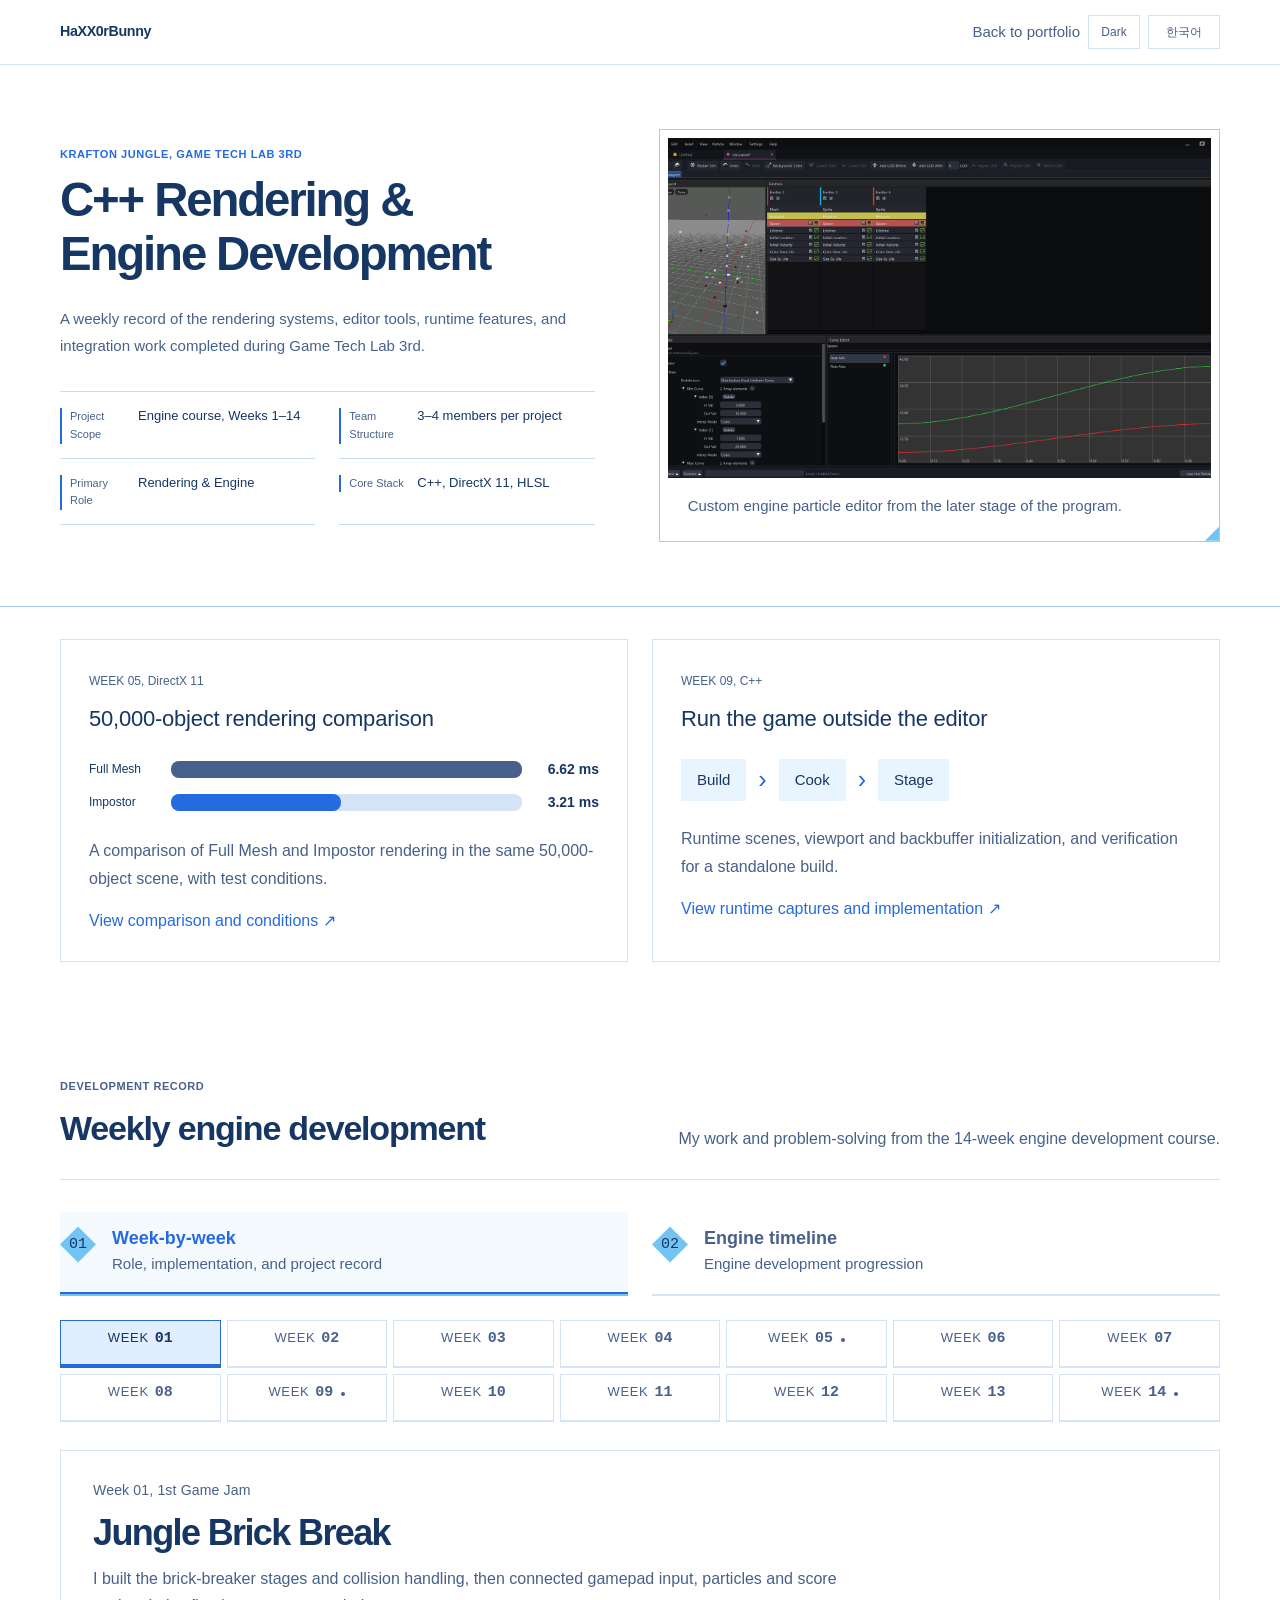
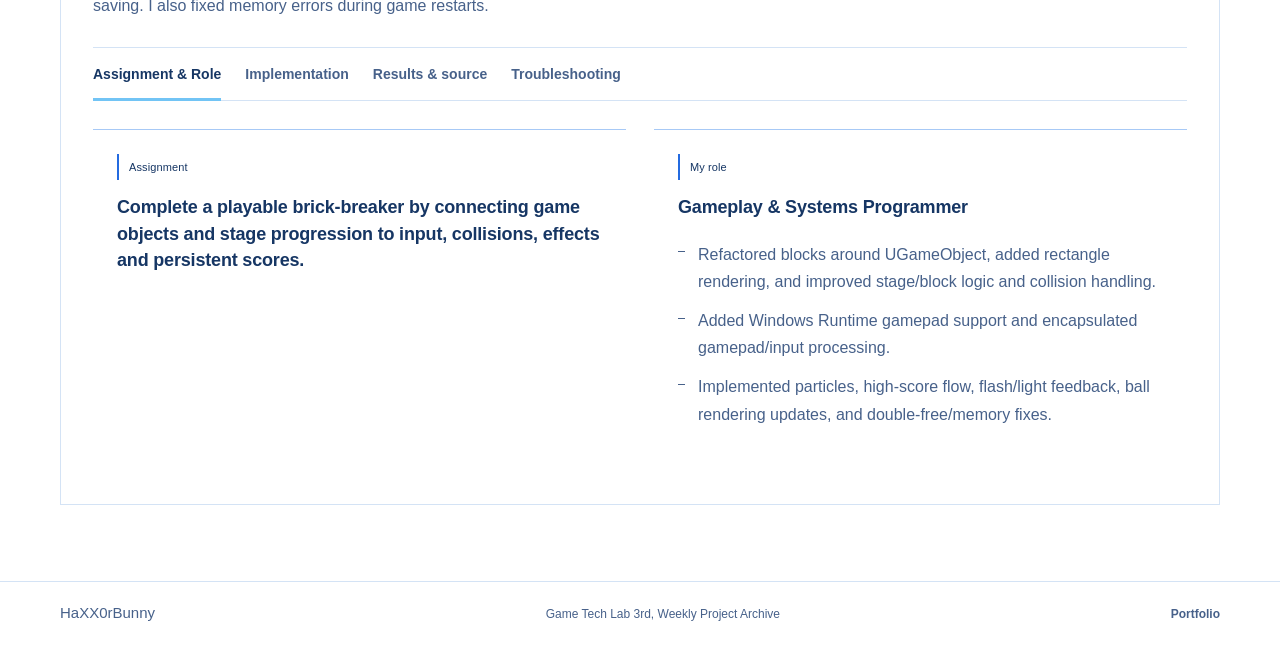
==== commit e52f96dc: "Apply business card blue identity across portfolio" ====
--- a/gametechlab.html
+++ b/gametechlab.html
@@ -6,6 +6,8 @@
     <meta name="description" id="pageDescription" content="HaXX0rBunny's C++ rendering and engine development record from KRAFTON Jungle Game Tech Lab 3rd." data-i18n-attr-content="lab.pageDescription">
     <title data-i18n="lab.pageTitle">GameTechLab3rd, C++ Rendering & Engine Development</title>
     <link rel="stylesheet" href="style.css?v=20261019-ppt21">
+    <link rel="stylesheet" href="brand.css?v=20261106-card1">
+    <script defer src="analytics.js"></script>
 </head>
 <body class="lab-page">
     <header class="lab-nav">
--- a/style.css
+++ b/style.css
@@ -7762,8 +7762,42 @@
  --slide-frame: #6b929c; --slide-cover-start: #b3fbe5;
 }
 .hero-section::after { background: linear-gradient(90deg,var(--slide-cover-start),#55cfd1,var(--slide-footer)); }
-.hero-content::before { border-color: rgba(179,251,229,.24); }
-.hero-content::after { border-color: rgba(166,231,230,.13); }
+.hero-content::before { border-color: rgba(215,245,244,.42); background: rgba(166,231,230,.018); }
+.hero-content::after { border-color: rgba(166,231,230,.24); }
+.hero-diamonds {
+    position: absolute; left: 50%; top: 44%; z-index: -1;
+    width: min(1100px, 108vw); height: 560px;
+    transform: translate(-50%, -50%); pointer-events: none; user-select: none;
+}
+.hero-diamonds i {
+    position: absolute; display: block; box-sizing: border-box;
+    transform: translate(-50%, -50%) rotate(45deg);
+    border: 1px solid rgba(215,245,244,.42);
+}
+.hero-diamonds .hero-diamond-wing {
+    width: 180px; height: 180px; top: 50%;
+    border-color: rgba(166,231,230,.24);
+    background: rgba(166,231,230,.025);
+}
+.hero-diamond-wing--left { left: 24%; }
+.hero-diamond-wing--right { left: 76%; }
+.hero-diamond-small { width: 26px; height: 26px; }
+.hero-diamond-small:nth-child(3) { left: 9%; top: 43%; width: 16px; height: 16px; background: rgba(215,245,244,.24); border: 0; }
+.hero-diamond-small:nth-child(4) { left: 16%; top: 35%; width: 32px; height: 32px; }
+.hero-diamond-small:nth-child(5) { left: 24%; top: 78%; width: 20px; height: 20px; background: rgba(166,231,230,.18); }
+.hero-diamond-small:nth-child(6) { left: 79%; top: 24%; width: 32px; height: 32px; background: rgba(166,231,230,.12); }
+.hero-diamond-small:nth-child(7) { left: 85%; top: 58%; }
+.hero-diamond-small:nth-child(8) { left: 91%; top: 65%; width: 14px; height: 14px; border-color: rgba(215,245,244,.55); }
+@media (max-width: 700px) {
+    .hero-diamonds { width: 100%; height: 500px; }
+    .hero-diamonds .hero-diamond-wing,
+    .hero-diamond-small:nth-child(5), .hero-diamond-small:nth-child(7), .hero-diamond-small:nth-child(8) { display: none; }
+    .hero-diamond-small:nth-child(3) { left: 13%; top: 24%; width: 12px; height: 12px; }
+    .hero-diamond-small:nth-child(4) { left: 20%; top: 19%; width: 20px; height: 20px; }
+    .hero-diamond-small:nth-child(6) { left: 84%; top: 25%; width: 24px; height: 24px; }
+    .hero-content::before { border-color: rgba(215,245,244,.3); }
+    .hero-content::after { border-color: rgba(166,231,230,.18); }
+}
 #projectsGrid .project-media { box-shadow: 10px 10px 0 var(--slide-pale); border-color: var(--slide-track); }
 #projectsGrid .project-media:hover { box-shadow: 13px 13px 0 var(--slide-frame); }
 #additionalProjectsGrid .project-card { box-shadow: 5px 5px 0 var(--slide-pale); }
--- a/brand.css
+++ b/brand.css
@@ -0,0 +1,247 @@
+/* Shared visual identity from the printed business card. */
+:root, [data-color-scheme="light"] {
+    color-scheme: light;
+    --brand-blue: #246be0;
+    --brand-sky: #72c4f5;
+    --color-background: #ffffff;
+    --color-surface: #ffffff;
+    --color-text: #163664;
+    --color-text-secondary: #47618a;
+    --color-primary: #246be0;
+    --color-primary-hover: #174aab;
+    --color-primary-active: #174aab;
+    --color-btn-primary-text: #ffffff;
+    --color-secondary: #edf5ff;
+    --color-secondary-hover: #dcecff;
+    --color-secondary-active: #d3e6ff;
+    --color-border: #a7c9f6;
+    --color-card-border: #d4e3f5;
+    --color-card-border-inner: #e5eef9;
+    --color-background-rgb: 255, 255, 255;
+    --color-surface-rgb: 255, 255, 255;
+    --color-primary-rgb: 36, 107, 224;
+    --color-border-rgb: 167, 201, 246;
+    --color-focus-ring: rgba(36,107,224,.3);
+    --slide-accent: #72c4f5;
+    --slide-ink: #163664;
+    --slide-pale: #e8f5ff;
+    --slide-row: #f5faff;
+    --slide-track: #d4e3f5;
+    --slide-footer: #47618a;
+    --slide-frame: #a7c9f6;
+    --slide-cover-start: #d7efff;
+    --slide-selected: #e0eeff;
+    --slide-value: #163664;
+    --slide-rule: #ccdcef;
+}
+[data-color-scheme="dark"] {
+    color-scheme: dark;
+    --color-background: #0d1b30;
+    --color-surface: #132640;
+    --color-text: #eaf3ff;
+    --color-text-secondary: #aec2df;
+    --color-primary: #83beff;
+    --color-primary-hover: #b6dcff;
+    --color-primary-active: #b6dcff;
+    --color-btn-primary-text: #0d1b30;
+    --color-secondary: #1b3454;
+    --color-secondary-hover: #24466d;
+    --color-secondary-active: #2a527e;
+    --color-border: #47678e;
+    --color-card-border: #2c4565;
+    --color-card-border-inner: #243d5e;
+    --color-background-rgb: 13, 27, 48;
+    --color-surface-rgb: 19, 38, 64;
+    --color-primary-rgb: 131, 190, 255;
+    --color-border-rgb: 71, 103, 142;
+    --color-focus-ring: rgba(131,190,255,.4);
+    --slide-ink: #0d1b30;
+    --slide-pale: #1b3657;
+    --slide-row: #11223a;
+    --slide-track: #2c4565;
+    --slide-footer: #aec2df;
+    --slide-frame: #436c9d;
+    --slide-cover-start: #1b3657;
+    --slide-selected: #24466d;
+    --slide-value: #eaf3ff;
+    --slide-rule: #36516f;
+}
+
+/* The introduction shares its palette with the rest of the page. */
+.hero-section, .navbar.at-hero {
+    --color-background: inherit;
+    --color-surface: inherit;
+    --color-text: inherit;
+    --color-text-secondary: inherit;
+    --color-primary: inherit;
+    --color-primary-hover: inherit;
+    --color-btn-primary-text: inherit;
+}
+.navbar, .navbar.at-hero, [data-color-scheme="dark"] .navbar,
+.lab-nav, .overanim-topbar {
+    background: var(--color-background);
+    border-bottom: 1px solid var(--color-card-border);
+    box-shadow: none;
+    backdrop-filter: none;
+}
+.navbar .nav-container { width: min(1160px, calc(100% - 96px)); padding-inline: 0; }
+.navbar.at-hero .nav-logo, .navbar.at-hero .nav-link { color: var(--color-text); }
+.nav-logo, .lab-brand { letter-spacing: -.025em; }
+.navbar.at-hero .nav-link.active, .navbar.at-hero .nav-link:hover { color: var(--color-primary); }
+.navbar.at-hero .nav-link.active::after { background: var(--color-primary); }
+.navbar.at-hero .theme-toggle, .theme-toggle {
+    background: transparent; color: var(--color-text-secondary);
+    border: 1px solid var(--color-card-border); border-radius: 0;
+}
+.navbar.at-hero .theme-toggle:hover, .theme-toggle:hover { background: var(--color-secondary); color: var(--color-text); }
+.navbar.at-hero .nav-menu, .navbar .nav-menu { background: var(--color-background); }
+
+.hero-section {
+    position: relative; isolation: isolate; overflow: hidden;
+    min-height: 720px; padding: 152px 0 110px;
+    background: var(--color-background); border-bottom: 1px solid var(--color-card-border);
+}
+.hero-section::after, .hero-content::before, .hero-content::after { display: none; }
+.hero-content {
+    position: relative; z-index: 1; width: min(1160px, calc(100% - 96px));
+    max-width: none; margin-inline: auto; padding: 0; text-align: left;
+}
+.hero-content > :not(.hero-contact) { max-width: 61%; }
+.hero-kicker {
+    margin: 0 0 30px; color: var(--color-primary);
+    font-size: 12px; font-weight: 600; letter-spacing: .17em;
+}
+.hero-name {
+    min-height: 1.2em; margin: 0 0 24px;
+    font-size: clamp(40px,4.8vw,66px); font-weight: 650;
+    letter-spacing: -.045em; line-height: 1.2; color: var(--color-text);
+    white-space: nowrap;
+}
+.hero-subtitle { margin: 0 0 24px; font-size: 21px; color: var(--color-text); }
+.hero-subtitle::before { content: ''; display: block; width: 44px; height: 2px; margin: 0 0 25px; background: var(--color-primary); }
+.hero-content .hero-description { max-width: min(560px, 55%); margin: 0 0 32px; font-size: 15px; line-height: 1.9; color: var(--color-text-secondary); }
+.hero-contact { justify-content: flex-start; flex-wrap: wrap; gap: 10px; max-width: 60%; }
+.hero-contact .contact-link {
+    padding: 12px 18px; min-height: 46px; font-size: 13px;
+    border: 1px solid var(--color-border); background: var(--color-surface);
+    color: var(--color-text); border-radius: 0;
+}
+.hero-contact .contact-link:hover { background: var(--color-secondary); color: var(--color-text); border-color: var(--color-primary); transform: none; }
+.hero-contact .contact-link--primary { background: var(--color-primary); border-color: var(--color-primary); color: var(--color-btn-primary-text); }
+.hero-contact .contact-link--primary:hover { background: var(--color-primary-hover); color: var(--color-btn-primary-text); }
+.typing-cursor { color: var(--color-primary); }
+.hero-crystal {
+    position: absolute; z-index: 0; right: max(-170px, calc((100vw - 1600px)/2));
+    top: 50%; width: clamp(580px,49vw,760px); height: auto;
+    transform: translateY(-46%); pointer-events: none;
+}
+.hero-crystal .crystal-break { fill: var(--color-background); }
+
+/* Three overlapping diamonds echo the reverse of the card. */
+.slide-ornament { width: 116px; height: 48px; right: 8px; top: 5px; }
+.slide-ornament i { border-color: var(--color-primary); }
+.slide-ornament i:nth-child(1) { left: 8px; width: 30px; height: 30px; background: var(--brand-blue); opacity: 1; }
+.slide-ornament i:nth-child(2) { left: 36px; width: 38px; height: 38px; background: transparent; }
+.slide-ornament i:nth-child(3) { left: 88px; width: 15px; height: 15px; background: var(--brand-sky); }
+.slide-number, .overanim-section-heading > span,
+.presentation-sheet .huntress-section-heading::before { background: var(--color-primary); color: var(--color-btn-primary-text); }
+#projects, #skills { border-bottom: 1px solid var(--color-card-border); }
+#projects { padding-block: 76px; }
+.project-index a, .project-index a:first-child, .project-index a:last-child {
+    background: var(--color-surface); border-bottom: 1px solid var(--color-border);
+    transition: background-color .18s, border-color .18s;
+}
+.project-index a:hover { background: var(--slide-row); border-color: var(--color-primary); }
+.project-index-number { color: var(--color-primary); font-weight: 400; }
+.project-index-arrow { border-color: var(--color-border); }
+#projectsGrid .project-card.presentation-sheet { border: 1px solid var(--color-card-border); }
+#projectsGrid .project-card.presentation-sheet::before {
+    content: ''; display: block; position: absolute; inset: 0 auto auto 0;
+    width: 15px; height: 15px; background: var(--brand-blue);
+    clip-path: polygon(0 0,100% 0,0 100%); pointer-events: none;
+}
+#projectsGrid .project-card.presentation-sheet::after { display: none; }
+#projectsGrid .project-role-label { background: transparent; color: var(--color-primary); text-align: left; padding-inline: 0; }
+#projectsGrid .project-role { border-left: 0; padding-left: 0; }
+.projects-section .project-actions .project-detail-btn > span { background: var(--color-primary); color: var(--color-btn-primary-text); }
+#additionalProjectsGrid .project-card { border-top: 1px solid var(--color-border); }
+#skills .presentation-sheet .skill-category { background: transparent; }
+#skills .presentation-sheet .skill-category h3::before { background: var(--brand-blue); }
+#skills .presentation-sheet .tech-badge { background: var(--slide-row); border-color: var(--color-card-border); }
+.education-entry:nth-child(odd) { background: transparent; }
+.education-card.presentation-sheet .education-entry::before { border-color: var(--color-primary); }
+
+/* Project images carry the corner detail; text panels stay open and legible. */
+.lab-hero, .huntress-hero, .overanim-hero { background: var(--color-surface); border-bottom: 1px solid var(--color-border); }
+.lab-hero::before, .huntress-hero::before, .overanim-hero::before { display: none; }
+.lab-hero-visual, .huntress-hero-media, .overanim-hero-visual {
+    position: relative; padding: 8px; border: 1px solid var(--color-border);
+    border-radius: 0; box-shadow: none; background: var(--color-surface);
+}
+.lab-hero-visual::after, .huntress-hero-media::after, .overanim-hero-visual::after {
+    content: ''; position: absolute; right: 0; bottom: 0; width: 14px; height: 14px;
+    background: var(--brand-sky); clip-path: polygon(100% 0,100% 100%,0 100%); pointer-events: none;
+}
+.lab-hero-visual figcaption, .overanim-hero-visual figcaption { background: transparent; }
+.presentation-sheet .section-kicker { color: var(--color-primary); letter-spacing: .06em; }
+.overanim-hero .overanim-cta--result > span:last-child { background: var(--color-primary); color: var(--color-btn-primary-text); }
+.overanim-panel-label, .huntress-panel-label, .lab-detail-label { background: transparent; border-left-color: var(--color-primary); }
+.overanim-hero-facts dt, .huntress-hero-facts dt, .lab-hero-meta > div > span { border-left-color: var(--color-primary); }
+.overanim-analyzer-grid > .overanim-panel, .huntress-overview-grid > .huntress-summary-card,
+.lab-detail-grid > section { border-top: 1px solid var(--color-border); }
+.overanim-responsibility-list > li:nth-child(n) { background: transparent; }
+.overanim-responsibility-list > li::before { color: var(--color-primary); }
+.overanim-phase-trace > article > span, .overanim-architecture-flow > div::before,
+.huntress-architecture-flow > div > span, .hud-pin { border-color: var(--color-primary); }
+.hud-pin::after { background: var(--color-primary); }
+.frame-comparison i::after { background: var(--slide-footer); }
+.frame-comparison > div:last-child i::after { background: var(--color-primary); }
+.lab-week-select.is-active { background: var(--slide-selected); border-color: var(--color-primary); }
+.video-poster { background: #10233f; }
+.video-poster-play { background: rgba(16,35,63,.86); }
+.video-poster:hover .video-poster-play { background: #174aab; }
+.lab-page pre, .huntress-page pre, .overanim-page pre,
+.lab-code-snippet pre, .huntress-architecture-code pre, .overanim-code-card pre,
+.huntress-architecture-code, .overanim-code-card, .huntress-code-compare { background: #10233f; color: #eaf3ff; }
+.lab-page pre, .huntress-page pre, .overanim-page pre { scrollbar-color: #47618a #10233f; }
+.huntress-code-compare > div > span { background: #1b3454; color: #eaf3ff; }
+.huntress-code-compare > .is-after > span { background: #174aab; color: #eaf3ff; }
+
+.contact-section { padding-block: 56px; background: var(--slide-row); color: var(--color-text); border-block: 1px solid var(--color-card-border); }
+.contact-section .slide-number { background: var(--color-primary); color: var(--color-btn-primary-text); }
+.contact-summary h2 { color: var(--color-text); }
+.contact-summary p { color: var(--color-text-secondary); }
+.contact-summary .contact-links > a { color: var(--color-text); background: var(--color-surface); border-color: var(--color-border); border-radius: 0; }
+.contact-summary .contact-links > a:hover { color: var(--color-primary); background: var(--color-secondary); border-color: var(--color-primary); }
+.site-footer, .overanim-footer { background: var(--color-background); border-top: 1px solid var(--color-card-border); }
+.site-footer-content, .site-footer-content strong, .site-footer-content a,
+.overanim-footer :is(strong,span,a) { color: var(--color-text-secondary); }
+.site-footer-content a:hover, .overanim-footer a:hover { color: var(--color-primary); }
+
+@media (max-width: 1000px) {
+    .navbar .nav-container, .hero-content { width: calc(100% - 64px); }
+    .hero-section { min-height: 660px; padding-block: 132px 80px; }
+    .hero-crystal { width: 550px; right: -235px; }
+    .hero-name { font-size: 44px; }
+    .hero-content .hero-description { max-width: 62%; }
+    .hero-contact { max-width: 65%; }
+}
+@media (max-width: 700px) {
+    .navbar .nav-container, .hero-content { width: calc(100% - 40px); }
+    .hero-section { min-height: 610px; padding-block: 132px 64px; }
+    .hero-crystal { width: 210px; top: 52px; right: -104px; transform: none; }
+    .hero-content > :not(.hero-contact) { max-width: 100%; }
+    .hero-kicker { margin-bottom: 28px; font-size: 10px; letter-spacing: .12em; }
+    .hero-name { font-size: clamp(29px,8vw,48px); margin-bottom: 22px; }
+    .hero-subtitle { font-size: 19px; }
+    .hero-content .hero-description { max-width: 100%; font-size: 14px; }
+    .hero-contact { max-width: 100%; gap: 8px; }
+    .hero-contact .contact-link { padding: 11px 13px; font-size: 12px; }
+    #projects { padding-block: 48px; }
+    .slide-ornament { width: 64px; height: 32px; right: 0; }
+    .slide-ornament i:nth-child(1) { left: 0; width: 16px; height: 16px; }
+    .slide-ornament i:nth-child(2) { left: 18px; width: 22px; height: 22px; }
+    .slide-ornament i:nth-child(3) { left: 49px; width: 9px; height: 9px; }
+    .contact-summary .contact-links { margin-left: 0; }
+    .contact-heading { padding-left: 60px; }
+}
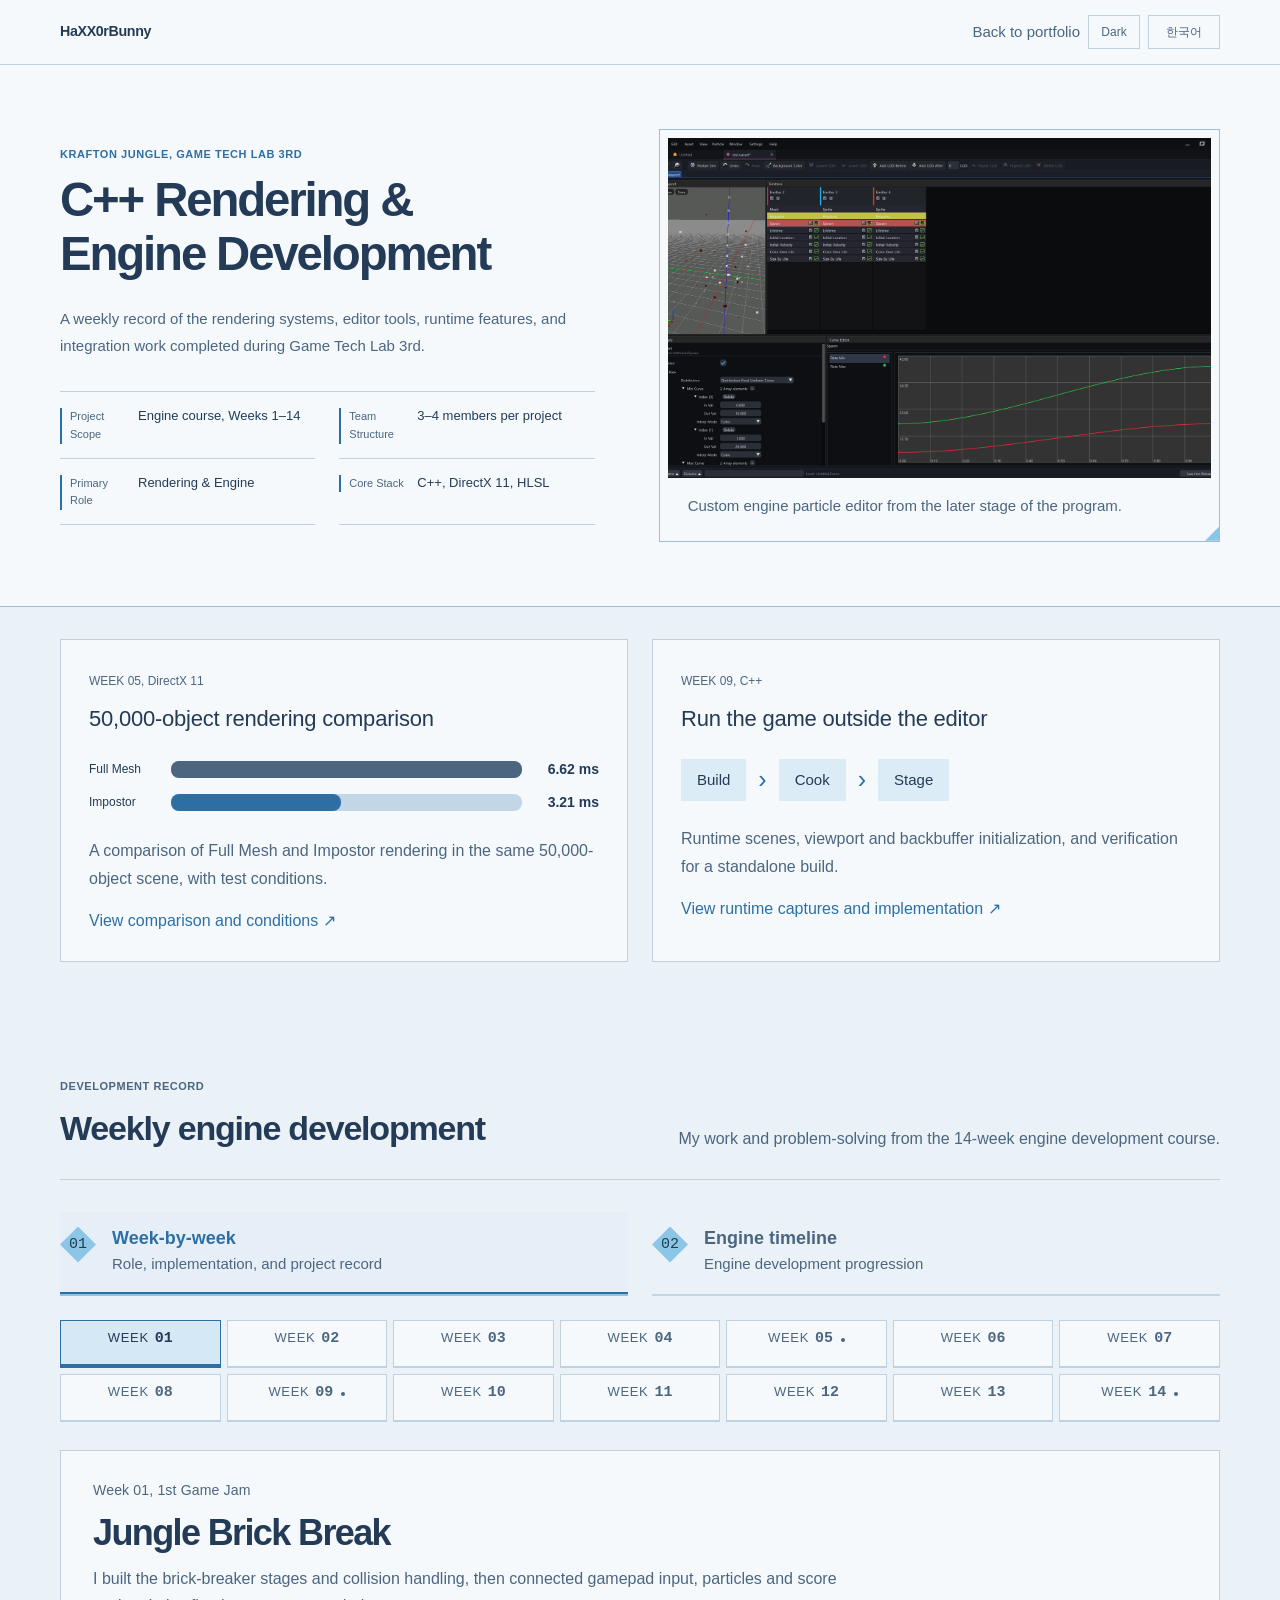
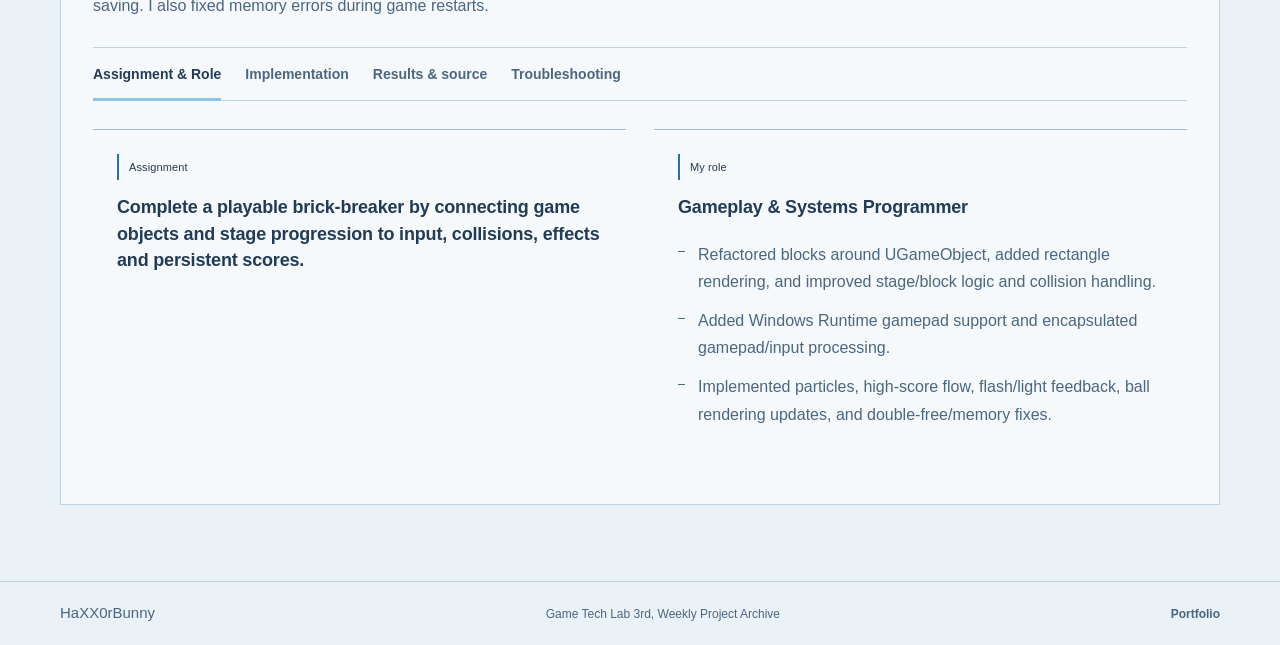
==== commit b39e9977: "Restore hero video and soften sky blue themes" ====
--- a/gametechlab.html
+++ b/gametechlab.html
@@ -6,7 +6,7 @@
     <meta name="description" id="pageDescription" content="HaXX0rBunny's C++ rendering and engine development record from KRAFTON Jungle Game Tech Lab 3rd." data-i18n-attr-content="lab.pageDescription">
     <title data-i18n="lab.pageTitle">GameTechLab3rd, C++ Rendering & Engine Development</title>
     <link rel="stylesheet" href="style.css?v=20261019-ppt21">
-    <link rel="stylesheet" href="brand.css?v=20261106-card1">
+    <link rel="stylesheet" href="brand.css?v=20261106-sky2">
     <script defer src="analytics.js"></script>
 </head>
 <body class="lab-page">
--- a/brand.css
+++ b/brand.css
@@ -1,70 +1,87 @@
-/* Shared visual identity from the printed business card. */
+/* Sky blue facets and silver outlines shared with the business card. */
 :root, [data-color-scheme="light"] {
     color-scheme: light;
-    --brand-blue: #246be0;
-    --brand-sky: #72c4f5;
-    --color-background: #ffffff;
-    --color-surface: #ffffff;
-    --color-text: #163664;
-    --color-text-secondary: #47618a;
-    --color-primary: #246be0;
-    --color-primary-hover: #174aab;
-    --color-primary-active: #174aab;
-    --color-btn-primary-text: #ffffff;
-    --color-secondary: #edf5ff;
-    --color-secondary-hover: #dcecff;
-    --color-secondary-active: #d3e6ff;
-    --color-border: #a7c9f6;
-    --color-card-border: #d4e3f5;
-    --color-card-border-inner: #e5eef9;
-    --color-background-rgb: 255, 255, 255;
-    --color-surface-rgb: 255, 255, 255;
-    --color-primary-rgb: 36, 107, 224;
-    --color-border-rgb: 167, 201, 246;
-    --color-focus-ring: rgba(36,107,224,.3);
-    --slide-accent: #72c4f5;
-    --slide-ink: #163664;
-    --slide-pale: #e8f5ff;
-    --slide-row: #f5faff;
-    --slide-track: #d4e3f5;
-    --slide-footer: #47618a;
-    --slide-frame: #a7c9f6;
-    --slide-cover-start: #d7efff;
-    --slide-selected: #e0eeff;
-    --slide-value: #163664;
-    --slide-rule: #ccdcef;
+    --brand-blue: #4b8bbb;
+    --brand-deep: #2e6095;
+    --brand-sky: #8cc6e7;
+    --color-background: #eaf1f7;
+    --color-surface: #f5f9fc;
+    --color-text: #233b56;
+    --color-text-secondary: #4c6680;
+    --color-primary: #2d6fa5;
+    --color-primary-hover: #245985;
+    --color-primary-active: #245985;
+    --color-btn-primary-text: #f5f9fc;
+    --color-secondary: #deebf5;
+    --color-secondary-hover: #d2e4f2;
+    --color-secondary-active: #c7ddec;
+    --color-border: #9fbdd4;
+    --color-card-border: #c0d2e2;
+    --color-card-border-inner: #d5e2ed;
+    --color-background-rgb: 234, 241, 247;
+    --color-surface-rgb: 245, 249, 252;
+    --color-primary-rgb: 45, 111, 165;
+    --color-border-rgb: 159, 189, 212;
+    --color-focus-ring: rgba(45,111,165,.3);
+    --slide-accent: #8cc6e7;
+    --slide-ink: #233b56;
+    --slide-pale: #dcecf7;
+    --slide-row: #e6eff7;
+    --slide-track: #c3d6e5;
+    --slide-footer: #4c6680;
+    --slide-frame: #9fbdd4;
+    --slide-cover-start: #c5e5f5;
+    --slide-selected: #d5e8f6;
+    --slide-value: #233b56;
+    --slide-rule: #c0d2e2;
+    --code-background: #e3edf6;
+    --code-text: #25415d;
+    --code-keyword: #3f5e98;
+    --code-string: #35634d;
+    --code-number: #875222;
+    --code-comment: #506980;
 }
 [data-color-scheme="dark"] {
     color-scheme: dark;
-    --color-background: #0d1b30;
-    --color-surface: #132640;
-    --color-text: #eaf3ff;
-    --color-text-secondary: #aec2df;
-    --color-primary: #83beff;
-    --color-primary-hover: #b6dcff;
-    --color-primary-active: #b6dcff;
-    --color-btn-primary-text: #0d1b30;
-    --color-secondary: #1b3454;
-    --color-secondary-hover: #24466d;
-    --color-secondary-active: #2a527e;
-    --color-border: #47678e;
-    --color-card-border: #2c4565;
-    --color-card-border-inner: #243d5e;
-    --color-background-rgb: 13, 27, 48;
-    --color-surface-rgb: 19, 38, 64;
-    --color-primary-rgb: 131, 190, 255;
-    --color-border-rgb: 71, 103, 142;
-    --color-focus-ring: rgba(131,190,255,.4);
-    --slide-ink: #0d1b30;
-    --slide-pale: #1b3657;
-    --slide-row: #11223a;
-    --slide-track: #2c4565;
-    --slide-footer: #aec2df;
-    --slide-frame: #436c9d;
-    --slide-cover-start: #1b3657;
-    --slide-selected: #24466d;
-    --slide-value: #eaf3ff;
-    --slide-rule: #36516f;
+    --brand-blue: #5aa3d1;
+    --brand-deep: #306a9b;
+    --brand-sky: #9ad9f1;
+    --color-background: #172e4b;
+    --color-surface: #203d5c;
+    --color-text: #e1eef9;
+    --color-text-secondary: #c4d8e8;
+    --color-primary: #8dcef0;
+    --color-primary-hover: #b3e1f7;
+    --color-primary-active: #b3e1f7;
+    --color-btn-primary-text: #172e4b;
+    --color-secondary: #2a4b6d;
+    --color-secondary-hover: #335b80;
+    --color-secondary-active: #3a658c;
+    --color-border: #567b9d;
+    --color-card-border: #406180;
+    --color-card-border-inner: #365675;
+    --color-background-rgb: 23, 46, 75;
+    --color-surface-rgb: 32, 61, 92;
+    --color-primary-rgb: 141, 206, 240;
+    --color-border-rgb: 86, 123, 157;
+    --color-focus-ring: rgba(141,206,240,.4);
+    --slide-accent: #9ad9f1;
+    --slide-ink: #172e4b;
+    --slide-pale: #2c5072;
+    --slide-row: #264665;
+    --slide-track: #426788;
+    --slide-footer: #c4d8e8;
+    --slide-frame: #648fae;
+    --slide-cover-start: #3e7297;
+    --slide-selected: #355f84;
+    --slide-value: #e1eef9;
+    --slide-rule: #406180;
+    --code-background: #142b46;
+    --code-text: #d5e8f7;
+    --code-keyword: #a6c7ff;
+    --code-string: #a7d6c7;
+    --code-number: #e2c691;
+    --code-comment: #9dbbd2;
 }
 
 /* The introduction shares its palette with the rest of the page. */
@@ -79,7 +96,7 @@
 }
 .navbar, .navbar.at-hero, [data-color-scheme="dark"] .navbar,
 .lab-nav, .overanim-topbar {
-    background: var(--color-background);
+    background: var(--color-surface);
     border-bottom: 1px solid var(--color-card-border);
     box-shadow: none;
     backdrop-filter: none;
@@ -102,6 +119,24 @@
     background: var(--color-background); border-bottom: 1px solid var(--color-card-border);
 }
 .hero-section::after, .hero-content::before, .hero-content::after { display: none; }
+.hero-background { position: absolute; inset: 0; z-index: -1; pointer-events: none; }
+.hero-background-video { width: 100%; height: 100%; object-fit: cover; }
+.hero-background::after {
+    content: ''; position: absolute; inset: 0;
+    background: linear-gradient(90deg, rgba(234,241,247,.95), rgba(234,241,247,.88) 46%, rgba(234,241,247,.46));
+}
+[data-color-scheme="dark"] .hero-background::after {
+    background: linear-gradient(90deg, rgba(23,46,75,.94), rgba(23,46,75,.83) 46%, rgba(23,46,75,.4));
+}
+.hero-video-toggle {
+    position: absolute; z-index: 2; right: 24px; bottom: 20px;
+    min-height: 40px; padding: 8px 12px; cursor: pointer;
+    font: inherit; font-size: 12px; color: var(--color-text);
+    background: var(--color-surface); border: 1px solid var(--color-border); border-radius: 0;
+}
+.hero-video-toggle:hover { border-color: var(--color-primary); background: var(--color-secondary); }
+.hero-video-toggle:focus-visible { outline: 2px solid var(--color-primary); outline-offset: 4px; }
+.hero-video-toggle[hidden] { display: none; }
 .hero-content {
     position: relative; z-index: 1; width: min(1160px, calc(100% - 96px));
     max-width: none; margin-inline: auto; padding: 0; text-align: left;
@@ -135,6 +170,12 @@
     top: 50%; width: clamp(580px,49vw,760px); height: auto;
     transform: translateY(-46%); pointer-events: none;
 }
+.hero-crystal .crystal-sky { fill: var(--brand-sky); }
+.hero-crystal .crystal-light { fill: var(--slide-cover-start); }
+.hero-crystal .crystal-deep { fill: var(--brand-deep); }
+.hero-crystal .crystal-blue { fill: var(--brand-blue); }
+.hero-crystal .crystal-outline { stroke: var(--color-border); }
+.hero-crystal .crystal-inner { stroke: var(--brand-blue); }
 .hero-crystal .crystal-break { fill: var(--color-background); }
 
 /* Three overlapping diamonds echo the reverse of the card. */
@@ -189,7 +230,7 @@
 .overanim-hero-facts dt, .huntress-hero-facts dt, .lab-hero-meta > div > span { border-left-color: var(--color-primary); }
 .overanim-analyzer-grid > .overanim-panel, .huntress-overview-grid > .huntress-summary-card,
 .lab-detail-grid > section { border-top: 1px solid var(--color-border); }
-.overanim-responsibility-list > li:nth-child(n) { background: transparent; }
+.overanim-responsibility-list > li:nth-child(n) { background: transparent; border-left-color: var(--color-border); }
 .overanim-responsibility-list > li::before { color: var(--color-primary); }
 .overanim-phase-trace > article > span, .overanim-architecture-flow > div::before,
 .huntress-architecture-flow > div > span, .hud-pin { border-color: var(--color-primary); }
@@ -199,13 +240,18 @@
 .lab-week-select.is-active { background: var(--slide-selected); border-color: var(--color-primary); }
 .video-poster { background: #10233f; }
 .video-poster-play { background: rgba(16,35,63,.86); }
-.video-poster:hover .video-poster-play { background: #174aab; }
+.video-poster:hover .video-poster-play { background: var(--brand-deep); }
 .lab-page pre, .huntress-page pre, .overanim-page pre,
 .lab-code-snippet pre, .huntress-architecture-code pre, .overanim-code-card pre,
-.huntress-architecture-code, .overanim-code-card, .huntress-code-compare { background: #10233f; color: #eaf3ff; }
-.lab-page pre, .huntress-page pre, .overanim-page pre { scrollbar-color: #47618a #10233f; }
-.huntress-code-compare > div > span { background: #1b3454; color: #eaf3ff; }
-.huntress-code-compare > .is-after > span { background: #174aab; color: #eaf3ff; }
+.huntress-architecture-code, .overanim-code-card, .huntress-code-compare { background: var(--code-background); color: var(--code-text); }
+.lab-page pre, .huntress-page pre, .overanim-page pre { scrollbar-color: var(--color-border) var(--code-background); }
+.huntress-code-compare > div > span { background: var(--slide-row); color: var(--color-text); }
+.huntress-code-compare > .is-after > span { background: var(--slide-selected); color: var(--color-text); }
+
+.code-keyword { color: var(--code-keyword); }
+.code-string { color: var(--code-string); }
+.code-number { color: var(--code-number); }
+.code-comment { color: var(--code-comment); }
 
 .contact-section { padding-block: 56px; background: var(--slide-row); color: var(--color-text); border-block: 1px solid var(--color-card-border); }
 .contact-section .slide-number { background: var(--color-primary); color: var(--color-btn-primary-text); }
@@ -229,6 +275,8 @@
 @media (max-width: 700px) {
     .navbar .nav-container, .hero-content { width: calc(100% - 40px); }
     .hero-section { min-height: 610px; padding-block: 132px 64px; }
+    .hero-background::after { background: rgba(234,241,247,.88); }
+    [data-color-scheme="dark"] .hero-background::after { background: rgba(23,46,75,.82); }
     .hero-crystal { width: 210px; top: 52px; right: -104px; transform: none; }
     .hero-content > :not(.hero-contact) { max-width: 100%; }
     .hero-kicker { margin-bottom: 28px; font-size: 10px; letter-spacing: .12em; }
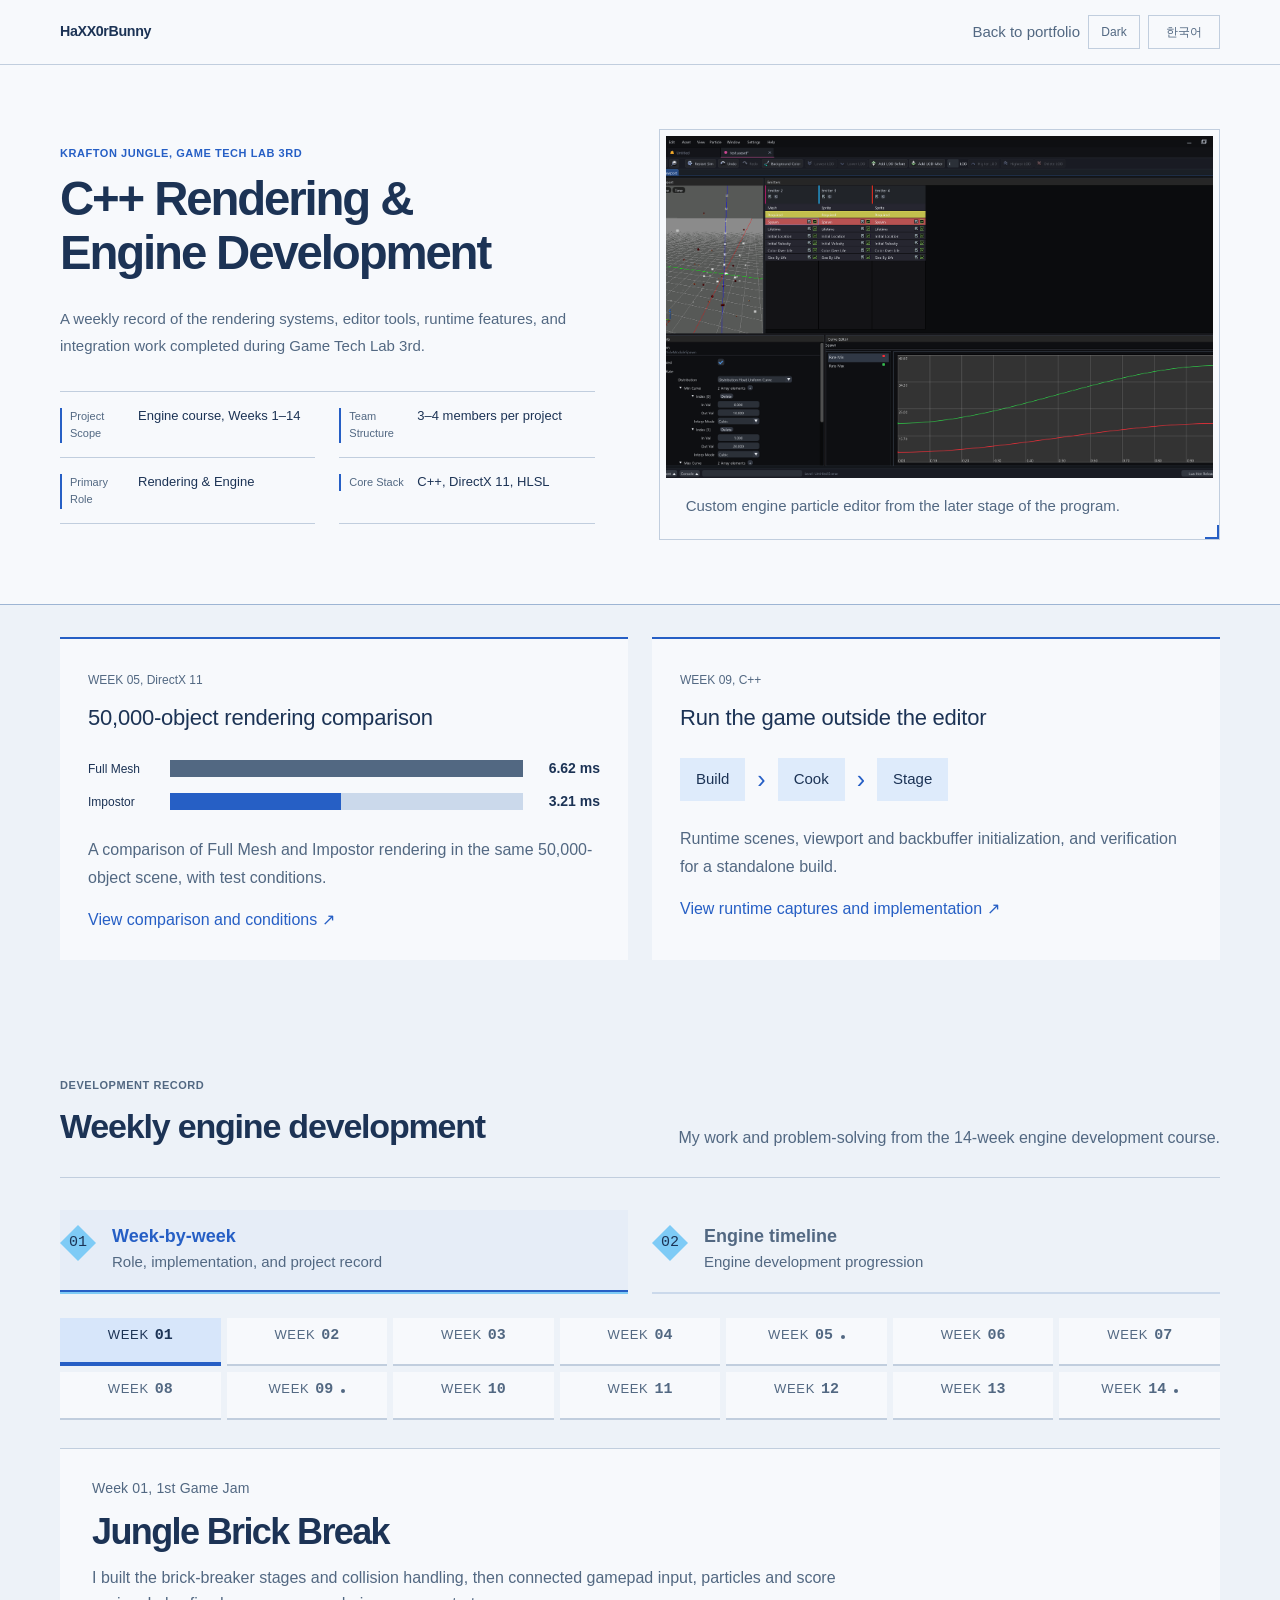
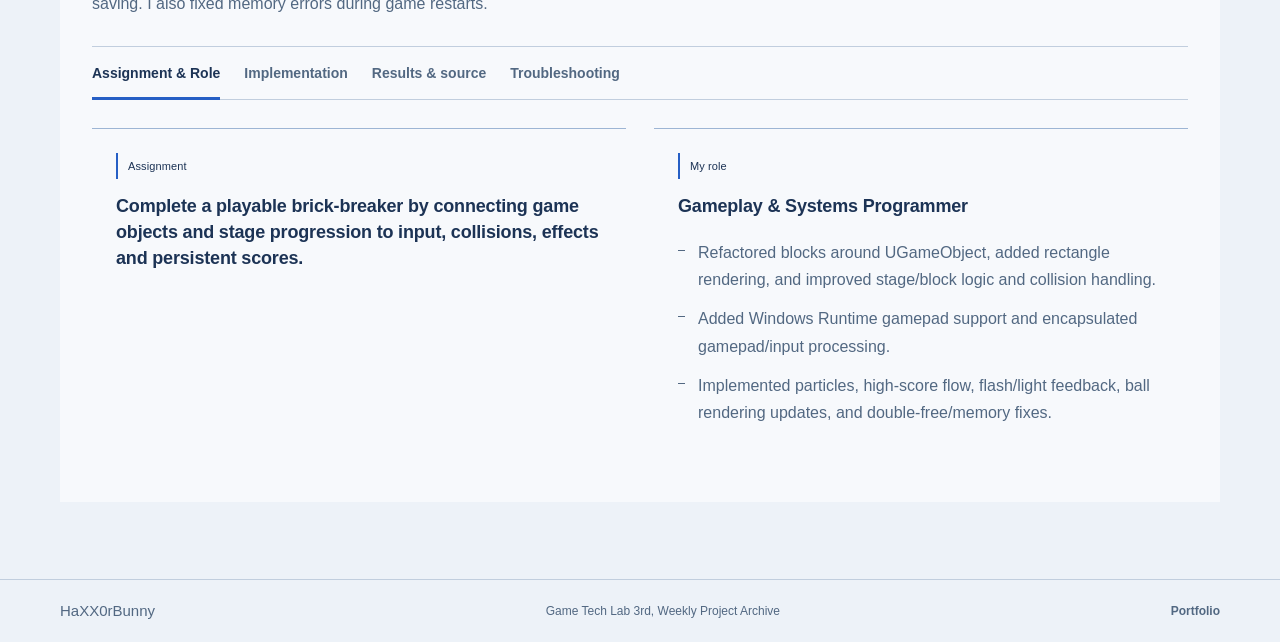
==== commit bc7d1ed4: "Refine cobalt visual design and add separate video controls" ====
--- a/gametechlab.html
+++ b/gametechlab.html
@@ -6,7 +6,7 @@
     <meta name="description" id="pageDescription" content="HaXX0rBunny's C++ rendering and engine development record from KRAFTON Jungle Game Tech Lab 3rd." data-i18n-attr-content="lab.pageDescription">
     <title data-i18n="lab.pageTitle">GameTechLab3rd, C++ Rendering & Engine Development</title>
     <link rel="stylesheet" href="style.css?v=20261019-ppt21">
-    <link rel="stylesheet" href="brand.css?v=20261106-sky2">
+    <link rel="stylesheet" href="brand.css?v=20261107-cobalt1">
     <script defer src="analytics.js"></script>
 </head>
 <body class="lab-page">
--- a/brand.css
+++ b/brand.css
@@ -1,182 +1,184 @@
-/* Sky blue facets and silver outlines shared with the business card. */
+/* Cobalt, ice blue and navy, shared with the faceted business card. */
 :root, [data-color-scheme="light"] {
     color-scheme: light;
-    --brand-blue: #4b8bbb;
-    --brand-deep: #2e6095;
-    --brand-sky: #8cc6e7;
-    --color-background: #eaf1f7;
-    --color-surface: #f5f9fc;
-    --color-text: #233b56;
-    --color-text-secondary: #4c6680;
-    --color-primary: #2d6fa5;
-    --color-primary-hover: #245985;
-    --color-primary-active: #245985;
-    --color-btn-primary-text: #f5f9fc;
-    --color-secondary: #deebf5;
-    --color-secondary-hover: #d2e4f2;
-    --color-secondary-active: #c7ddec;
-    --color-border: #9fbdd4;
-    --color-card-border: #c0d2e2;
-    --color-card-border-inner: #d5e2ed;
-    --color-background-rgb: 234, 241, 247;
-    --color-surface-rgb: 245, 249, 252;
-    --color-primary-rgb: 45, 111, 165;
-    --color-border-rgb: 159, 189, 212;
-    --color-focus-ring: rgba(45,111,165,.3);
-    --slide-accent: #8cc6e7;
-    --slide-ink: #233b56;
-    --slide-pale: #dcecf7;
-    --slide-row: #e6eff7;
-    --slide-track: #c3d6e5;
-    --slide-footer: #4c6680;
-    --slide-frame: #9fbdd4;
-    --slide-cover-start: #c5e5f5;
-    --slide-selected: #d5e8f6;
-    --slide-value: #233b56;
-    --slide-rule: #c0d2e2;
-    --code-background: #e3edf6;
-    --code-text: #25415d;
-    --code-keyword: #3f5e98;
+    --brand-blue: #2867d7;
+    --brand-deep: #1a448c;
+    --brand-sky: #7ecbf6;
+    --color-background: #edf2f8;
+    --color-surface: #f7f9fc;
+    --color-text: #1c3355;
+    --color-text-secondary: #526882;
+    --color-primary: #265fc5;
+    --color-primary-hover: #194ba6;
+    --color-primary-active: #194ba6;
+    --color-btn-primary-text: #f7f9fc;
+    --color-secondary: #dfe9f7;
+    --color-secondary-hover: #d1e2f6;
+    --color-secondary-active: #c6d9f0;
+    --color-border: #9db5d4;
+    --color-card-border: #c1cede;
+    --color-card-border-inner: #d9e2ed;
+    --color-background-rgb: 237, 242, 248;
+    --color-surface-rgb: 247, 249, 252;
+    --color-primary-rgb: 38, 95, 197;
+    --color-border-rgb: 157, 181, 212;
+    --color-focus-ring: rgba(38,95,197,.3);
+    --slide-accent: #7ecbf6;
+    --slide-ink: #1c3355;
+    --slide-pale: #deebfb;
+    --slide-row: #e6edf7;
+    --slide-track: #cbd9eb;
+    --slide-footer: #526882;
+    --slide-frame: #9db5d4;
+    --slide-cover-start: #bce6fc;
+    --slide-selected: #d7e6fa;
+    --slide-value: #1c3355;
+    --slide-rule: #c1cede;
+    --code-background: #e5ecf5;
+    --code-text: #233c60;
+    --code-keyword: #3a5597;
     --code-string: #35634d;
     --code-number: #875222;
-    --code-comment: #506980;
+    --code-comment: #50667f;
 }
 [data-color-scheme="dark"] {
     color-scheme: dark;
-    --brand-blue: #5aa3d1;
-    --brand-deep: #306a9b;
-    --brand-sky: #9ad9f1;
-    --color-background: #172e4b;
-    --color-surface: #203d5c;
-    --color-text: #e1eef9;
-    --color-text-secondary: #c4d8e8;
-    --color-primary: #8dcef0;
-    --color-primary-hover: #b3e1f7;
-    --color-primary-active: #b3e1f7;
-    --color-btn-primary-text: #172e4b;
-    --color-secondary: #2a4b6d;
-    --color-secondary-hover: #335b80;
-    --color-secondary-active: #3a658c;
-    --color-border: #567b9d;
-    --color-card-border: #406180;
-    --color-card-border-inner: #365675;
-    --color-background-rgb: 23, 46, 75;
-    --color-surface-rgb: 32, 61, 92;
-    --color-primary-rgb: 141, 206, 240;
-    --color-border-rgb: 86, 123, 157;
-    --color-focus-ring: rgba(141,206,240,.4);
-    --slide-accent: #9ad9f1;
-    --slide-ink: #172e4b;
-    --slide-pale: #2c5072;
-    --slide-row: #264665;
-    --slide-track: #426788;
-    --slide-footer: #c4d8e8;
-    --slide-frame: #648fae;
-    --slide-cover-start: #3e7297;
-    --slide-selected: #355f84;
-    --slide-value: #e1eef9;
-    --slide-rule: #406180;
-    --code-background: #142b46;
-    --code-text: #d5e8f7;
+    --brand-blue: #418ce8;
+    --brand-deep: #2258a3;
+    --brand-sky: #9cdeff;
+    --color-background: #101e34;
+    --color-surface: #182c47;
+    --color-text: #e6effa;
+    --color-text-secondary: #b9cce3;
+    --color-primary: #83caff;
+    --color-primary-hover: #b1e0ff;
+    --color-primary-active: #b1e0ff;
+    --color-btn-primary-text: #101e34;
+    --color-secondary: #243e60;
+    --color-secondary-hover: #2c4d76;
+    --color-secondary-active: #325986;
+    --color-border: #5b7ba4;
+    --color-card-border: #355272;
+    --color-card-border-inner: #2d4666;
+    --color-background-rgb: 16, 30, 52;
+    --color-surface-rgb: 24, 44, 71;
+    --color-primary-rgb: 131, 202, 255;
+    --color-border-rgb: 91, 123, 164;
+    --color-focus-ring: rgba(131,202,255,.4);
+    --slide-accent: #9cdeff;
+    --slide-ink: #101e34;
+    --slide-pale: #28496e;
+    --slide-row: #1c3555;
+    --slide-track: #34577d;
+    --slide-footer: #b9cce3;
+    --slide-frame: #6397cd;
+    --slide-cover-start: #3475b7;
+    --slide-selected: #2b527d;
+    --slide-value: #e6effa;
+    --slide-rule: #355272;
+    --code-background: #0e1b2e;
+    --code-text: #d9e9fa;
     --code-keyword: #a6c7ff;
     --code-string: #a7d6c7;
     --code-number: #e2c691;
-    --code-comment: #9dbbd2;
-}
-
-/* The introduction shares its palette with the rest of the page. */
-.hero-section, .navbar.at-hero {
-    --color-background: inherit;
-    --color-surface: inherit;
-    --color-text: inherit;
-    --color-text-secondary: inherit;
-    --color-primary: inherit;
-    --color-primary-hover: inherit;
-    --color-btn-primary-text: inherit;
-}
+    --code-comment: #9ab6d5;
+}
+
+/* Video has its own dark palette; reading sections follow the selected theme. */
 .navbar, .navbar.at-hero, [data-color-scheme="dark"] .navbar,
 .lab-nav, .overanim-topbar {
-    background: var(--color-surface);
-    border-bottom: 1px solid var(--color-card-border);
-    box-shadow: none;
-    backdrop-filter: none;
+    background: var(--color-surface); border-bottom: 1px solid var(--color-card-border);
+    box-shadow: none; backdrop-filter: none;
 }
 .navbar .nav-container { width: min(1160px, calc(100% - 96px)); padding-inline: 0; }
-.navbar.at-hero .nav-logo, .navbar.at-hero .nav-link { color: var(--color-text); }
 .nav-logo, .lab-brand { letter-spacing: -.025em; }
-.navbar.at-hero .nav-link.active, .navbar.at-hero .nav-link:hover { color: var(--color-primary); }
-.navbar.at-hero .nav-link.active::after { background: var(--color-primary); }
-.navbar.at-hero .theme-toggle, .theme-toggle {
+.theme-toggle {
     background: transparent; color: var(--color-text-secondary);
     border: 1px solid var(--color-card-border); border-radius: 0;
 }
-.navbar.at-hero .theme-toggle:hover, .theme-toggle:hover { background: var(--color-secondary); color: var(--color-text); }
-.navbar.at-hero .nav-menu, .navbar .nav-menu { background: var(--color-background); }
+.theme-toggle:hover { background: var(--color-secondary); color: var(--color-text); }
+.navbar .nav-menu { background: var(--color-background); }
+.navbar.at-hero, [data-color-scheme="dark"] .navbar.at-hero {
+    --color-primary: #9cdeff;
+    background: #102541; border-bottom-color: #304c70;
+}
+.navbar.at-hero .nav-logo, .navbar.at-hero .nav-link { color: #e7f1fc; }
+.navbar.at-hero .nav-link.active, .navbar.at-hero .nav-link:hover { color: #9cdeff; }
+.navbar.at-hero .nav-link.active::after { background: #7ecbf6; }
+.navbar.at-hero .theme-toggle { color: #d4e6f8; background: transparent; border-color: #547396; }
+.navbar.at-hero .theme-toggle:hover { background: #243e60; color: #fff; }
+.navbar.at-hero .nav-menu { background: #102541; }
+.navbar.at-hero .nav-toggle span { background: #d4e6f8; }
 
 .hero-section {
+    --color-text: #edf5ff;
+    --color-text-secondary: #c8dcef;
+    --color-primary: #9cdeff;
     position: relative; isolation: isolate; overflow: hidden;
-    min-height: 720px; padding: 152px 0 110px;
-    background: var(--color-background); border-bottom: 1px solid var(--color-card-border);
+    min-height: 730px; padding: 170px 0 132px;
+    background: #102541; border-bottom: 0;
 }
 .hero-section::after, .hero-content::before, .hero-content::after { display: none; }
 .hero-background { position: absolute; inset: 0; z-index: -1; pointer-events: none; }
 .hero-background-video { width: 100%; height: 100%; object-fit: cover; }
-.hero-background::after {
+.hero-background::after, [data-color-scheme="dark"] .hero-background::after {
     content: ''; position: absolute; inset: 0;
-    background: linear-gradient(90deg, rgba(234,241,247,.95), rgba(234,241,247,.88) 46%, rgba(234,241,247,.46));
-}
-[data-color-scheme="dark"] .hero-background::after {
-    background: linear-gradient(90deg, rgba(23,46,75,.94), rgba(23,46,75,.83) 46%, rgba(23,46,75,.4));
-}
-.hero-video-toggle {
-    position: absolute; z-index: 2; right: 24px; bottom: 20px;
-    min-height: 40px; padding: 8px 12px; cursor: pointer;
-    font: inherit; font-size: 12px; color: var(--color-text);
-    background: var(--color-surface); border: 1px solid var(--color-border); border-radius: 0;
-}
-.hero-video-toggle:hover { border-color: var(--color-primary); background: var(--color-secondary); }
-.hero-video-toggle:focus-visible { outline: 2px solid var(--color-primary); outline-offset: 4px; }
-.hero-video-toggle[hidden] { display: none; }
+    background: linear-gradient(90deg, rgba(9,26,52,.96) 0%, rgba(13,42,78,.87) 42%, rgba(10,37,73,.38) 75%, rgba(9,29,54,.25));
+}
 .hero-content {
     position: relative; z-index: 1; width: min(1160px, calc(100% - 96px));
     max-width: none; margin-inline: auto; padding: 0; text-align: left;
 }
-.hero-content > :not(.hero-contact) { max-width: 61%; }
+.hero-content > :not(.hero-contact) { max-width: 65%; }
 .hero-kicker {
-    margin: 0 0 30px; color: var(--color-primary);
-    font-size: 12px; font-weight: 600; letter-spacing: .17em;
-}
+    display: flex; align-items: center; gap: 14px; margin: 0 0 28px;
+    color: #9cdeff; font-size: 11px; font-weight: 500; letter-spacing: .18em;
+}
+.hero-kicker::before { content: ''; width: 28px; height: 1px; background: #7ecbf6; }
 .hero-name {
-    min-height: 1.2em; margin: 0 0 24px;
-    font-size: clamp(40px,4.8vw,66px); font-weight: 650;
-    letter-spacing: -.045em; line-height: 1.2; color: var(--color-text);
-    white-space: nowrap;
-}
-.hero-subtitle { margin: 0 0 24px; font-size: 21px; color: var(--color-text); }
-.hero-subtitle::before { content: ''; display: block; width: 44px; height: 2px; margin: 0 0 25px; background: var(--color-primary); }
-.hero-content .hero-description { max-width: min(560px, 55%); margin: 0 0 32px; font-size: 15px; line-height: 1.9; color: var(--color-text-secondary); }
-.hero-contact { justify-content: flex-start; flex-wrap: wrap; gap: 10px; max-width: 60%; }
+    min-height: 1.2em; margin: 0 0 20px;
+    font-size: clamp(40px,5vw,68px); font-weight: 650;
+    letter-spacing: -.045em; line-height: 1.2; color: #edf5ff; white-space: nowrap;
+}
+.hero-subtitle { margin: 0 0 24px; font-size: 21px; color: #edf5ff; font-weight: 400; }
+.hero-subtitle::before { display: none; }
+.hero-content .hero-description { max-width: min(520px, 56%); margin: 0 0 36px; font-size: 15px; line-height: 1.95; color: #c8dcef; }
+.hero-contact { justify-content: flex-start; align-items: center; flex-wrap: wrap; gap: 10px 24px; max-width: 65%; }
 .hero-contact .contact-link {
-    padding: 12px 18px; min-height: 46px; font-size: 13px;
-    border: 1px solid var(--color-border); background: var(--color-surface);
-    color: var(--color-text); border-radius: 0;
-}
-.hero-contact .contact-link:hover { background: var(--color-secondary); color: var(--color-text); border-color: var(--color-primary); transform: none; }
-.hero-contact .contact-link--primary { background: var(--color-primary); border-color: var(--color-primary); color: var(--color-btn-primary-text); }
-.hero-contact .contact-link--primary:hover { background: var(--color-primary-hover); color: var(--color-btn-primary-text); }
-.typing-cursor { color: var(--color-primary); }
+    padding: 10px 0; min-height: 46px; font-size: 13px;
+    border: 0; border-bottom: 1px solid #6585a8; background: transparent;
+    color: #e4f1ff; border-radius: 0;
+}
+.hero-contact .contact-link:hover { background: transparent; color: #9cdeff; border-color: #9cdeff; transform: none; }
+.hero-contact .contact-link--primary { padding: 13px 22px; background: #b5e5ff; border: 1px solid #b5e5ff; color: #102c56; }
+.hero-contact .contact-link--primary:hover { background: #daf2ff; border-color: #daf2ff; color: #102c56; }
+.typing-cursor { color: #9cdeff; }
 .hero-crystal {
-    position: absolute; z-index: 0; right: max(-170px, calc((100vw - 1600px)/2));
-    top: 50%; width: clamp(580px,49vw,760px); height: auto;
-    transform: translateY(-46%); pointer-events: none;
-}
-.hero-crystal .crystal-sky { fill: var(--brand-sky); }
-.hero-crystal .crystal-light { fill: var(--slide-cover-start); }
-.hero-crystal .crystal-deep { fill: var(--brand-deep); }
-.hero-crystal .crystal-blue { fill: var(--brand-blue); }
-.hero-crystal .crystal-outline { stroke: var(--color-border); }
-.hero-crystal .crystal-inner { stroke: var(--brand-blue); }
-.hero-crystal .crystal-break { fill: var(--color-background); }
+    position: absolute; z-index: 0; right: max(-100px, calc((100vw - 1540px)/2));
+    top: 50%; width: clamp(460px,42vw,640px); height: auto;
+    transform: translateY(-42%); pointer-events: none;
+}
+.hero-crystal .crystal-sky { fill: #7ecbf6; fill-opacity: .8; }
+.hero-crystal .crystal-light { fill: #d9f3ff; fill-opacity: .85; }
+.hero-crystal .crystal-deep { fill: #306ee0; fill-opacity: .7; }
+.hero-crystal .crystal-blue { fill: #438fff; fill-opacity: .85; }
+.hero-crystal .crystal-outline { stroke: #9cdeff; stroke-opacity: .45; }
+.hero-crystal .crystal-inner { stroke: #c9ebff; stroke-opacity: .26; }
+.hero-crystal .crystal-satellite { fill: none; stroke: #92cfff; stroke-opacity: .7; }
+.hero-video-controls {
+    position: absolute; z-index: 2; right: max(48px, calc((100% - 1160px)/2)); bottom: 28px;
+    display: flex; align-items: center; gap: 4px; padding: 4px;
+    background: rgba(9,26,52,.8); border: 1px solid #577fa5;
+}
+.hero-video-controls[hidden] { display: none; }
+.hero-video-controls button {
+    display: grid; place-items: center; width: 40px; height: 40px; padding: 0;
+    background: transparent; color: #dbf1ff; border: 0; cursor: pointer;
+}
+.hero-video-controls button:hover { background: #274b73; }
+.hero-video-controls button[aria-pressed="true"] { background: #b5e5ff; color: #102c56; }
+.hero-video-controls button:focus-visible { outline: 2px solid #daf2ff; outline-offset: 4px; }
+.hero-video-controls svg { width: 16px; height: 16px; fill: currentColor; }
 
 /* Three overlapping diamonds echo the reverse of the card. */
 .slide-ornament { width: 116px; height: 48px; right: 8px; top: 5px; }
@@ -187,41 +189,81 @@
 .slide-number, .overanim-section-heading > span,
 .presentation-sheet .huntress-section-heading::before { background: var(--color-primary); color: var(--color-btn-primary-text); }
 #projects, #skills { border-bottom: 1px solid var(--color-card-border); }
-#projects { padding-block: 76px; }
+#projects { padding-block: 88px; }
+.section-title { letter-spacing: -.035em; }
+.section-lead { max-width: 64ch; }
+.section-title-layout { padding-bottom: 26px; }
+.slide-number { background: var(--slide-pale); color: var(--color-primary); border: 0; }
 .project-index a, .project-index a:first-child, .project-index a:last-child {
-    background: var(--color-surface); border-bottom: 1px solid var(--color-border);
-    transition: background-color .18s, border-color .18s;
-}
-.project-index a:hover { background: var(--slide-row); border-color: var(--color-primary); }
+    background: transparent; border: 0; border-bottom: 1px solid var(--color-card-border);
+    padding: 0 0 18px; gap: 18px 12px; grid-template-columns: 36px minmax(0,1fr) 24px;
+    transition: border-color .18s;
+}
+.project-index { gap: 28px; margin-bottom: 22px; }
+.project-index-image { width: 100%; margin: 0; border: 0; aspect-ratio: 16 / 8; }
+.project-index a:hover { background: transparent; border-color: var(--color-primary); }
+.project-index-arrow { border: 0; }
 .project-index-number { color: var(--color-primary); font-weight: 400; }
-.project-index-arrow { border-color: var(--color-border); }
-#projectsGrid .project-card.presentation-sheet { border: 1px solid var(--color-card-border); }
-#projectsGrid .project-card.presentation-sheet::before {
-    content: ''; display: block; position: absolute; inset: 0 auto auto 0;
-    width: 15px; height: 15px; background: var(--brand-blue);
-    clip-path: polygon(0 0,100% 0,0 100%); pointer-events: none;
-}
+#projectsGrid .project-card.presentation-sheet {
+    padding: 56px 0; margin: 0; gap: 48px; border: 0;
+    border-top: 1px solid var(--color-card-border); background: transparent;
+    grid-template-columns: minmax(0,1.12fr) minmax(0,1fr);
+}
+#projectsGrid .project-card[data-project="4"] { grid-template-columns: minmax(0,1fr) minmax(0,1.12fr); }
+#projectsGrid .project-card.presentation-sheet::before,
 #projectsGrid .project-card.presentation-sheet::after { display: none; }
+#projectsGrid .project-media { position: relative; border: 1px solid var(--color-card-border); padding: 6px; }
+#projectsGrid .project-media::after {
+    display: block; content: ''; position: absolute; right: -1px; bottom: -1px;
+    width: 28px; height: 28px; border-right: 2px solid var(--color-primary);
+    border-bottom: 2px solid var(--color-primary); pointer-events: none;
+}
+#projectsGrid .project-info h3, #projectsGrid .project-card:first-child h3 { font-size: clamp(28px,2.7vw,38px); letter-spacing: -.035em; }
+#projectsGrid .project-role { border: 0; margin-block: 18px 10px; padding-block: 0; }
+#projectsGrid .project-tools { border: 0; margin-block: 16px 24px; padding: 0; }
+#projectsGrid .project-description { font-size: 14px; line-height: 1.9; }
 #projectsGrid .project-role-label { background: transparent; color: var(--color-primary); text-align: left; padding-inline: 0; }
 #projectsGrid .project-role { border-left: 0; padding-left: 0; }
 .projects-section .project-actions .project-detail-btn > span { background: var(--color-primary); color: var(--color-btn-primary-text); }
 #additionalProjectsGrid .project-card { border-top: 1px solid var(--color-border); }
+#skills .skills-grid.presentation-sheet { padding: 0; background: transparent; border: 0; gap: 0 48px; }
 #skills .presentation-sheet .skill-category { background: transparent; }
-#skills .presentation-sheet .skill-category h3::before { background: var(--brand-blue); }
-#skills .presentation-sheet .tech-badge { background: var(--slide-row); border-color: var(--color-card-border); }
+#skills .presentation-sheet .skill-category h3 { padding-left: 0; font-size: 19px; }
+#skills .presentation-sheet .skill-category h3::before { display: none; }
+#skills .presentation-sheet .tech-badge { background: transparent; color: var(--color-primary); border: 0; border-radius: 0; padding: 0 12px 0 0; }
+.education-card.presentation-sheet { border: 0; background: transparent; padding-inline: 0; }
 .education-entry:nth-child(odd) { background: transparent; }
+.education-card.presentation-sheet .education-entry::before { border-width: 1px; border-radius: 0; transform: rotate(45deg); width: 12px; height: 12px; left: calc(50% - 6px); top: 2px; }
+.education-card.presentation-sheet .education-entry:not(:last-child)::after { height: 1px; top: 8px; }
 .education-card.presentation-sheet .education-entry::before { border-color: var(--color-primary); }
 
 /* Project images carry the corner detail; text panels stay open and legible. */
+.overanim-section, .huntress-section { padding-block: 12px; }
+.overanim-section > .presentation-sheet, .huntress-section > .presentation-sheet {
+    width: calc(100% - 96px); max-width: 1160px; padding: 44px 0;
+    border: 0; border-bottom: 1px solid var(--color-card-border); background: transparent;
+}
+.lab-week-workspace.presentation-sheet { border: 0; border-top: 1px solid var(--color-card-border); background: var(--color-surface); }
+.presentation-sheet .overanim-section-heading, .presentation-sheet .huntress-section-heading { padding-bottom: 20px; border: 0; }
+.presentation-sheet .overanim-section-heading h2, .presentation-sheet .huntress-section-heading h2 { letter-spacing: -.025em; }
+.overanim-responsibility-list > li::after { display: none; }
+.lab-highlight { background: var(--color-surface); border: 0; border-top: 2px solid var(--color-primary); }
+.lab-week-select { border-width: 0 0 2px; }
+.lab-week-select.is-active { border-bottom-color: var(--color-primary); }
+.lab-detail-tab.is-active::after { background: var(--color-primary); }
+.overanim-evidence-gallery figcaption, .overanim-analyzer-visuals figcaption,
+.lab-runtime-evidence-figure figcaption { background: transparent; }
+.frame-comparison i { border-radius: 0; }
 .lab-hero, .huntress-hero, .overanim-hero { background: var(--color-surface); border-bottom: 1px solid var(--color-border); }
 .lab-hero::before, .huntress-hero::before, .overanim-hero::before { display: none; }
 .lab-hero-visual, .huntress-hero-media, .overanim-hero-visual {
-    position: relative; padding: 8px; border: 1px solid var(--color-border);
+    position: relative; padding: 6px; border: 1px solid var(--color-card-border);
     border-radius: 0; box-shadow: none; background: var(--color-surface);
 }
 .lab-hero-visual::after, .huntress-hero-media::after, .overanim-hero-visual::after {
     content: ''; position: absolute; right: 0; bottom: 0; width: 14px; height: 14px;
-    background: var(--brand-sky); clip-path: polygon(100% 0,100% 100%,0 100%); pointer-events: none;
+    background: transparent; border-bottom: 2px solid var(--color-primary);
+    border-right: 2px solid var(--color-primary); pointer-events: none;
 }
 .lab-hero-visual figcaption, .overanim-hero-visual figcaption { background: transparent; }
 .presentation-sheet .section-kicker { color: var(--color-primary); letter-spacing: .06em; }
@@ -265,19 +307,38 @@
 .site-footer-content a:hover, .overanim-footer a:hover { color: var(--color-primary); }
 
 @media (max-width: 1000px) {
+    #projectsGrid .project-card.presentation-sheet { gap: 32px; padding: 40px 0; }
+    .overanim-section > .presentation-sheet, .huntress-section > .presentation-sheet { width: calc(100% - 64px); padding: 36px 0; }
     .navbar .nav-container, .hero-content { width: calc(100% - 64px); }
     .hero-section { min-height: 660px; padding-block: 132px 80px; }
-    .hero-crystal { width: 550px; right: -235px; }
+    .hero-background::after, [data-color-scheme="dark"] .hero-background::after {
+        background: linear-gradient(90deg, rgba(9,26,52,.96), rgba(13,42,78,.9) 65%, rgba(10,37,73,.4));
+    }
+    .hero-crystal { width: 450px; right: -190px; opacity: .75; }
     .hero-name { font-size: 44px; }
     .hero-content .hero-description { max-width: 62%; }
     .hero-contact { max-width: 65%; }
 }
 @media (max-width: 700px) {
     .navbar .nav-container, .hero-content { width: calc(100% - 40px); }
-    .hero-section { min-height: 610px; padding-block: 132px 64px; }
-    .hero-background::after { background: rgba(234,241,247,.88); }
-    [data-color-scheme="dark"] .hero-background::after { background: rgba(23,46,75,.82); }
-    .hero-crystal { width: 210px; top: 52px; right: -104px; transform: none; }
+    .hero-section { min-height: 650px; padding-block: 128px 96px; }
+    .hero-background::after, [data-color-scheme="dark"] .hero-background::after {
+        background: linear-gradient(90deg, rgba(9,26,52,.93), rgba(13,42,78,.79));
+    }
+    .hero-crystal { width: 280px; top: 36px; right: -170px; transform: none; opacity: .6; }
+    .hero-video-controls { right: 20px; bottom: 16px; padding: 2px; }
+    .hero-video-controls button { width: 40px; height: 40px; }
+    .project-index { gap: 22px; }
+    .project-index a, .project-index a:first-child, .project-index a:last-child { padding: 0 0 16px; gap: 14px 12px; }
+    .project-index-image { width: 100%; margin: 0; aspect-ratio: 16 / 7; }
+    #projectsGrid .project-card.presentation-sheet { grid-template-columns: minmax(0,1fr); padding: 32px 0; margin: 0; gap: 24px; }
+    #projectsGrid .project-card[data-project="4"] { grid-template-columns: minmax(0,1fr); }
+    #projectsGrid .project-info h3, #projectsGrid .project-card:first-child h3 { font-size: 28px; }
+    #skills .skills-grid.presentation-sheet { padding: 0; }
+    .education-card.presentation-sheet { padding: 0; }
+    .education-card.presentation-sheet .education-entry::before { left: 0; top: 5px; }
+    .education-card.presentation-sheet .education-entry:not(:last-child)::after { left: 6px; width: 1px; top: 16px; }
+    .overanim-section > .presentation-sheet, .huntress-section > .presentation-sheet { width: calc(100% - 40px); padding: 28px 0; }
     .hero-content > :not(.hero-contact) { max-width: 100%; }
     .hero-kicker { margin-bottom: 28px; font-size: 10px; letter-spacing: .12em; }
     .hero-name { font-size: clamp(29px,8vw,48px); margin-bottom: 22px; }
